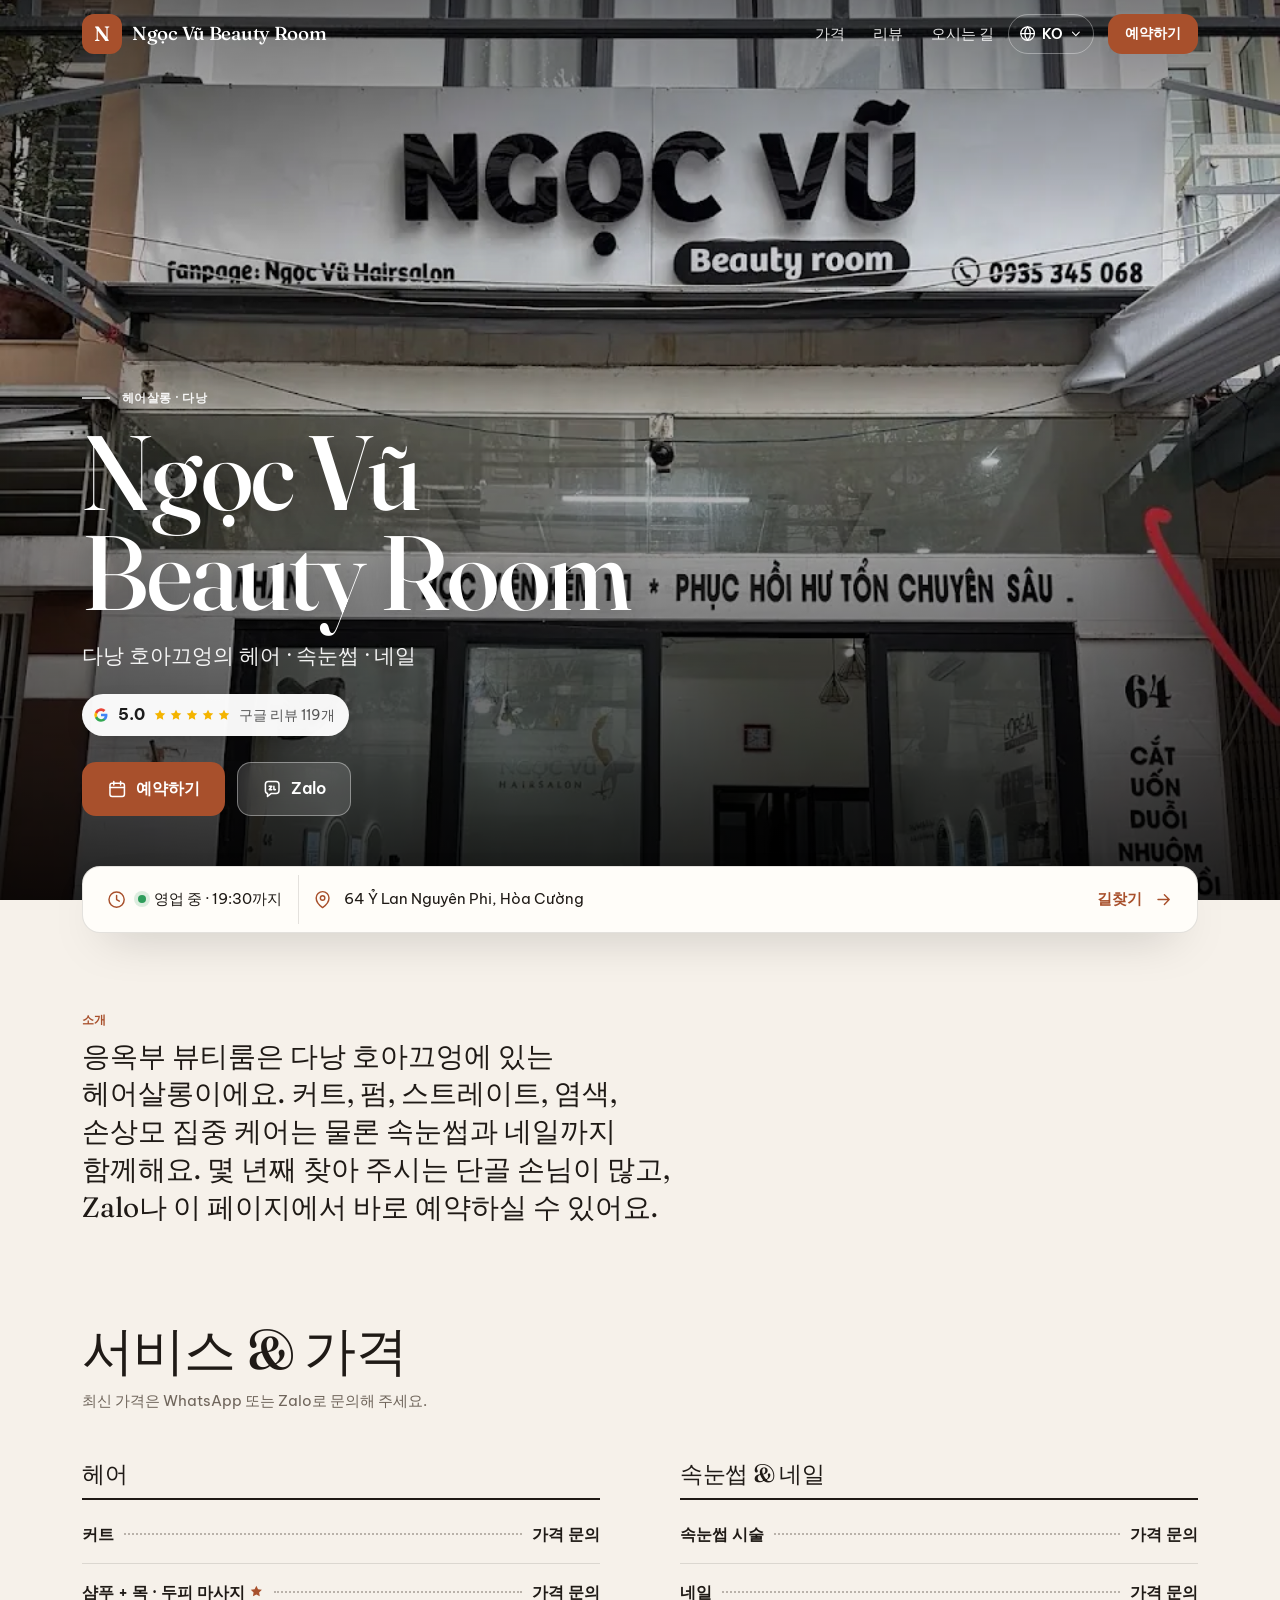
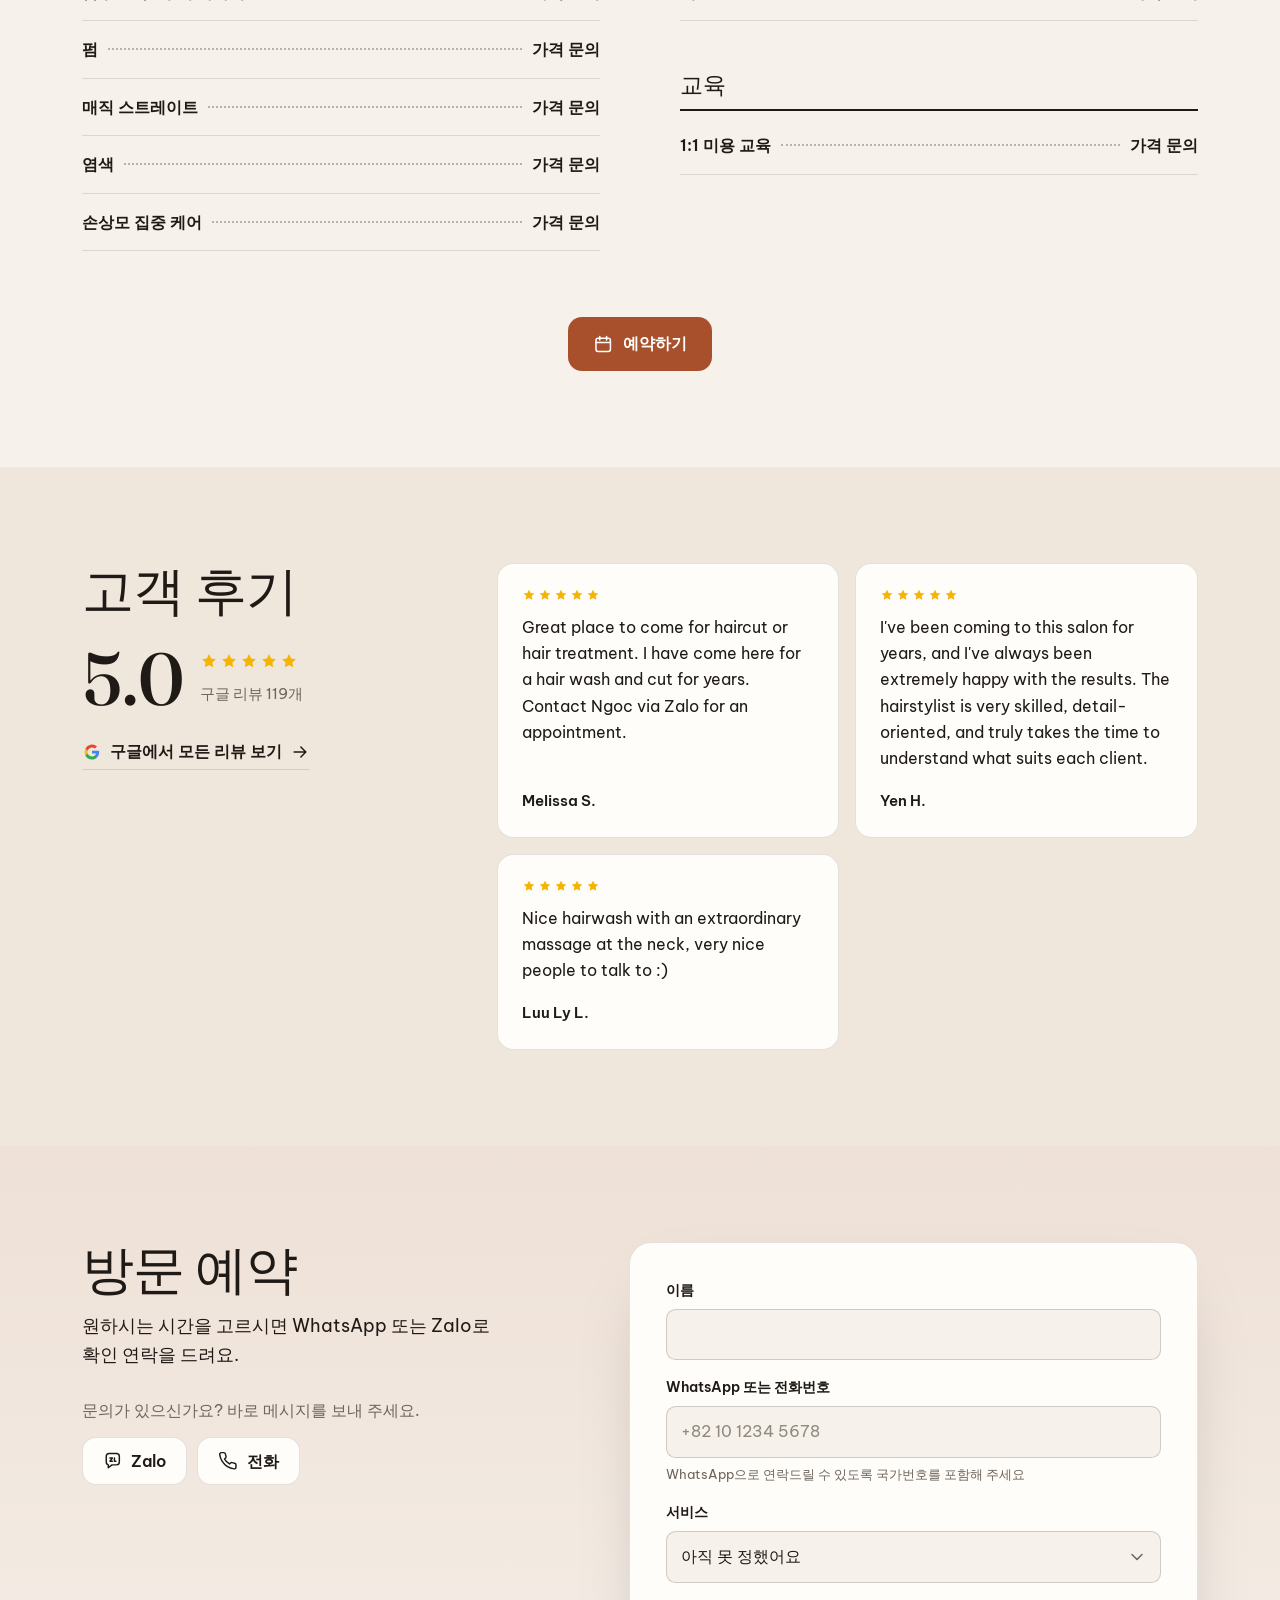
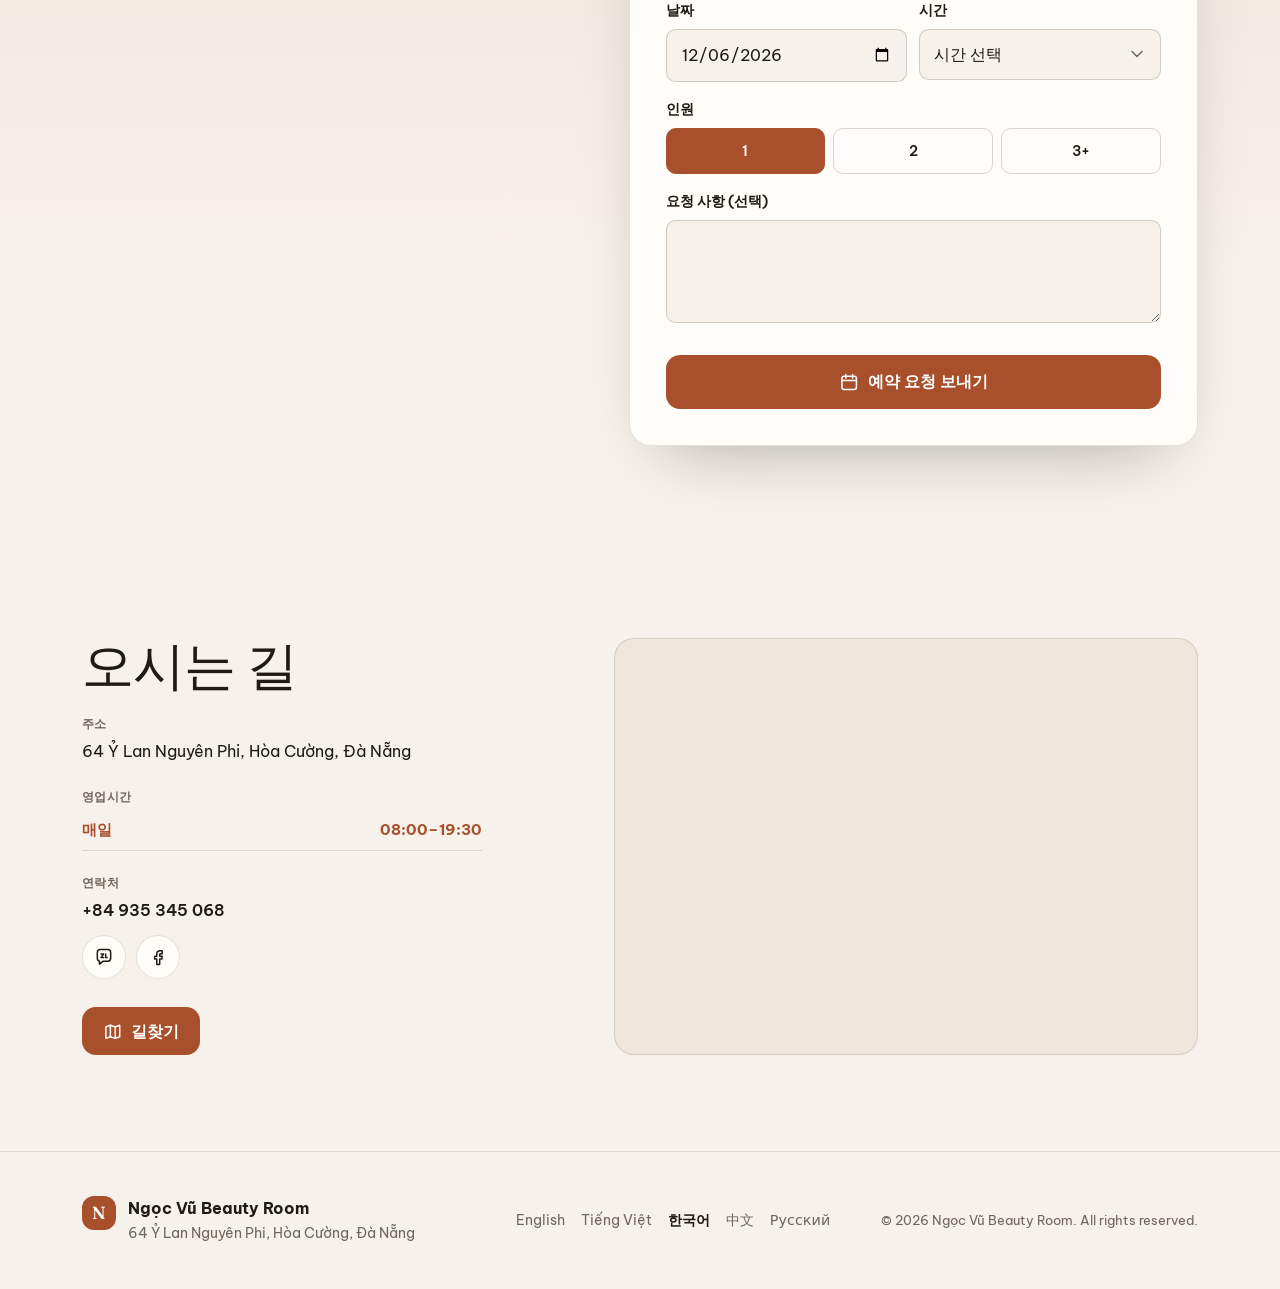
==== ko/index.html @ b57c7148 "Update ngoc-vu-hair preview site Co-Authored-By: Claude Opus 5.5 <noreply@anthropic.com>" ====
<!doctype html>
<html lang="ko" class="theme-atelier">
<head>
<meta charset="utf-8">
<meta name="viewport" content="width=device-width, initial-scale=1, viewport-fit=cover">
<title>Ngọc Vũ Beauty Room · 헤어살롱 · 다낭</title>
<meta name="description" content="다낭 호아끄엉의 헤어 · 속눈썹 · 네일 · 5.0★ · 구글 리뷰 119개">
<meta name="robots" content="noindex,nofollow">
<link rel="canonical" href="https://romans7997.github.io/ngoc-vu-hair/ko/">
<link rel="alternate" hreflang="en" href="https://romans7997.github.io/ngoc-vu-hair/">
<link rel="alternate" hreflang="vi" href="https://romans7997.github.io/ngoc-vu-hair/vi/">
<link rel="alternate" hreflang="ko" href="https://romans7997.github.io/ngoc-vu-hair/ko/">
<link rel="alternate" hreflang="zh" href="https://romans7997.github.io/ngoc-vu-hair/zh/">
<link rel="alternate" hreflang="ru" href="https://romans7997.github.io/ngoc-vu-hair/ru/">
<link rel="alternate" hreflang="x-default" href="https://romans7997.github.io/ngoc-vu-hair/">
<meta property="og:type" content="website">
<meta property="og:title" content="Ngọc Vũ Beauty Room">
<meta property="og:description" content="다낭 호아끄엉의 헤어 · 속눈썹 · 네일">
<meta property="og:image" content="https://romans7997.github.io/ngoc-vu-hair/img/og.jpg"><meta name="theme-color" content="#f6f1ea">
<link rel="icon" href="../favicon.svg" type="image/svg+xml">
<link rel="preconnect" href="https://fonts.googleapis.com">
<link rel="preconnect" href="https://fonts.gstatic.com" crossorigin>
<link rel="stylesheet" href="https://fonts.googleapis.com/css2?family=Fraunces:opsz,wght@9..144,500;9..144,600&amp;family=Be+Vietnam+Pro:wght@400;500;600;700&amp;display=swap">
<link rel="stylesheet" href="../assets/site.css?v=10cb519d">
<style>:root{ --bg:#f6f1ea;--surface:#fffdf9;--surface2:#efe7dc;--ink:#1f1a16;--muted:#6f655b;--line:rgba(31,26,22,.12);--accent:#a8502c;--accent-ink:#ffffff;--accent-soft:rgba(168,80,44,.10);--radius:14px;--font-head:'Fraunces','Apple SD Gothic Neo','Malgun Gothic','Noto Sans KR','PingFang SC','Hiragino Sans GB','Microsoft YaHei','Noto Sans SC',system-ui,-apple-system,'Segoe UI',Roboto,sans-serif;--font-body:'Be Vietnam Pro','Apple SD Gothic Neo','Malgun Gothic','Noto Sans KR','PingFang SC','Hiragino Sans GB','Microsoft YaHei','Noto Sans SC',system-ui,-apple-system,'Segoe UI',Roboto,sans-serif;--head-weight:500;--head-transform:none;--head-tracking:-0.015em }</style>
<link rel="preload" as="image" href="../img/hero-960.webp" imagesrcset="../img/hero-800.webp 800w, ../img/hero-960.webp 960w" imagesizes="100vw"><script type="application/ld+json">{"@context": "https://schema.org", "@type": "HairSalon", "name": "Ngọc Vũ Beauty Room", "telephone": "+84935345068", "url": "https://romans7997.github.io/ngoc-vu-hair/ko/", "address": {"@type": "PostalAddress", "streetAddress": "64 Ỷ Lan Nguyên Phi, Hòa Cường, Đà Nẵng", "addressLocality": "Da Nang", "addressCountry": "VN"}, "openingHoursSpecification": [{"@type": "OpeningHoursSpecification", "dayOfWeek": "Monday", "opens": "08:00", "closes": "19:30"}, {"@type": "OpeningHoursSpecification", "dayOfWeek": "Tuesday", "opens": "08:00", "closes": "19:30"}, {"@type": "OpeningHoursSpecification", "dayOfWeek": "Wednesday", "opens": "08:00", "closes": "19:30"}, {"@type": "OpeningHoursSpecification", "dayOfWeek": "Thursday", "opens": "08:00", "closes": "19:30"}, {"@type": "OpeningHoursSpecification", "dayOfWeek": "Friday", "opens": "08:00", "closes": "19:30"}, {"@type": "OpeningHoursSpecification", "dayOfWeek": "Saturday", "opens": "08:00", "closes": "19:30"}, {"@type": "OpeningHoursSpecification", "dayOfWeek": "Sunday", "opens": "08:00", "closes": "19:30"}], "sameAs": ["https://www.facebook.com/share/zizKv9jR9bhix95x/", "https://www.google.com/maps/place/?q=place_id:ChIJFSICDgAZQjERq6g8MRtW8YA"], "priceRange": "₫₫", "image": "https://romans7997.github.io/ngoc-vu-hair/img/hero-960.webp"}</script>
</head>
<body>
<a class="skip" href="#main">본문으로 건너뛰기</a>

<header class="nav" id="top">
  <div class="wrap nav-inner">
    <a class="brand" href="#top" aria-label="Ngọc Vũ Beauty Room">
<span class="brand-mono" aria-hidden="true">N</span>      <span class="brand-name">Ngọc Vũ Beauty Room</span>
    </a>
    <nav class="nav-links" aria-label="메뉴">
      <a href="#prices">가격</a>
<a href="#reviews">리뷰</a>      <a href="#visit">오시는 길</a>
    </nav>
    <details class="lang">
      <summary aria-label="언어"><svg class="ic" viewBox="0 0 24 24" aria-hidden="true" focusable="false"><circle cx="12" cy="12" r="9.5"/><path d="M2.5 12h19M12 2.5c2.6 2.8 3.9 6 3.9 9.5S14.6 18.7 12 21.5C9.4 18.7 8.1 15.5 8.1 12S9.4 5.3 12 2.5z"/></svg><span>KO</span><svg class="ic chev" viewBox="0 0 24 24" aria-hidden="true" focusable="false"><path d="M6 9l6 6 6-6"/></svg></summary>
      <ul class="lang-menu">
<li><a href="../" hreflang="en" lang="en" data-lang="en">English</a></li>
<li><a href="../vi/" hreflang="vi" lang="vi" data-lang="vi">Tiếng Việt</a></li>
<li><a href="../ko/" hreflang="ko" lang="ko" data-lang="ko" aria-current="true">한국어</a></li>
<li><a href="../zh/" hreflang="zh" lang="zh" data-lang="zh">中文</a></li>
<li><a href="../ru/" hreflang="ru" lang="ru" data-lang="ru">Русский</a></li>
      </ul>
    </details>
<a class="btn btn-accent btn-sm nav-book" href="#book">예약하기</a>  </div>
</header>

<main id="main">
  <section class="hero">
    <img class="hero-img" src="../img/hero-960.webp" srcset="../img/hero-800.webp 800w, ../img/hero-960.webp 960w" sizes="100vw" alt="Ngọc Vũ Beauty Room" width="960" height="1280" fetchpriority="high" style="object-position:50% 30%">
    <div class="hero-shade" aria-hidden="true"></div>
    <div class="wrap hero-inner">
      <p class="kicker">헤어살롱 · 다낭</p>
      <h1 class="hero-title">Ngọc Vũ Beauty Room</h1>
      <p class="hero-tagline">다낭 호아끄엉의 헤어 · 속눈썹 · 네일</p>
      <a class="rating-chip" href="https://www.google.com/maps/place/?q=place_id:ChIJFSICDgAZQjERq6g8MRtW8YA" target="_blank" rel="noopener">
        <svg class="ic g" viewBox="0 0 24 24" aria-hidden="true" focusable="false"><path d="M20.6 12.2c0-.6-.1-1.2-.2-1.8H12v3.4h4.8a4.1 4.1 0 0 1-1.8 2.7v2.2h2.9c1.7-1.6 2.7-3.9 2.7-6.5z" class="fill"/><path d="M12 21c2.4 0 4.5-.8 5.9-2.2L15 16.6c-.8.5-1.8.9-3 .9-2.3 0-4.3-1.6-5-3.7H4v2.3A9 9 0 0 0 12 21z" class="fill"/><path d="M7 13.8a5.4 5.4 0 0 1 0-3.5V8H4a9 9 0 0 0 0 8.1z" class="fill"/><path d="M12 6.6c1.3 0 2.5.5 3.4 1.3l2.6-2.6A9 9 0 0 0 4 8l3 2.3c.7-2.1 2.7-3.7 5-3.7z" class="fill"/></svg><strong>5.0</strong><span class="stars xs" role="img" aria-label="5.0 / 5"><svg class="st" viewBox="0 0 24 24" aria-hidden="true" focusable="false"><path d="M12 2.8l2.8 5.8 6.3.9-4.6 4.4 1.1 6.3L12 17.2l-5.6 3 1.1-6.3L2.9 9.5l6.3-.9z" class="fill"/></svg><svg class="st" viewBox="0 0 24 24" aria-hidden="true" focusable="false"><path d="M12 2.8l2.8 5.8 6.3.9-4.6 4.4 1.1 6.3L12 17.2l-5.6 3 1.1-6.3L2.9 9.5l6.3-.9z" class="fill"/></svg><svg class="st" viewBox="0 0 24 24" aria-hidden="true" focusable="false"><path d="M12 2.8l2.8 5.8 6.3.9-4.6 4.4 1.1 6.3L12 17.2l-5.6 3 1.1-6.3L2.9 9.5l6.3-.9z" class="fill"/></svg><svg class="st" viewBox="0 0 24 24" aria-hidden="true" focusable="false"><path d="M12 2.8l2.8 5.8 6.3.9-4.6 4.4 1.1 6.3L12 17.2l-5.6 3 1.1-6.3L2.9 9.5l6.3-.9z" class="fill"/></svg><svg class="st" viewBox="0 0 24 24" aria-hidden="true" focusable="false"><path d="M12 2.8l2.8 5.8 6.3.9-4.6 4.4 1.1 6.3L12 17.2l-5.6 3 1.1-6.3L2.9 9.5l6.3-.9z" class="fill"/></svg></span><span>구글 리뷰 119개</span>
      </a>
      <div class="hero-cta">
<a class="btn btn-accent btn-lg" href="#book"><svg class="ic" viewBox="0 0 24 24" aria-hidden="true" focusable="false"><rect x="3.5" y="5" width="17" height="15.5" rx="2.5"/><path d="M8 3v4M16 3v4M3.5 10h17"/></svg><span>예약하기</span></a><a class="btn btn-glass btn-lg" href="https://zalo.me/0935345068" target="_blank" rel="noopener"><svg class="ic" viewBox="0 0 24 24" aria-hidden="true" focusable="false"><path d="M4 6.5A3.5 3.5 0 0 1 7.5 3h9A3.5 3.5 0 0 1 20 6.5v7a3.5 3.5 0 0 1-3.5 3.5H11l-4.5 3.5V17A3.5 3.5 0 0 1 4 13.5z"/><path d="M8.5 8.5h3l-3 4h3M14 8.5v4h1.8"/></svg><span>Zalo</span></a>      </div>
    </div>
  </section>

  <section class="infobar" aria-label="영업시간">
    <div class="wrap">
      <div class="infobar-inner">
        <div class="info-item"><svg class="ic" viewBox="0 0 24 24" aria-hidden="true" focusable="false"><circle cx="12" cy="12" r="9.5"/><path d="M12 6.8V12l3.4 2"/></svg><span id="open-status" class="open-status">매일 · 08:00–19:30</span></div>
        <div class="info-item"><svg class="ic" viewBox="0 0 24 24" aria-hidden="true" focusable="false"><path d="M20 10c0 6.5-8 12-8 12s-8-5.5-8-12a8 8 0 0 1 16 0z"/><circle cx="12" cy="10" r="2.8"/></svg><span>64 Ỷ Lan Nguyên Phi, Hòa Cường</span></div>
        <a class="info-link" href="https://www.google.com/maps/dir/?api=1&amp;destination=Ng%E1%BB%8Dc+V%C5%A9+Beauty+Room%2C+64+%E1%BB%B6+Lan+Nguy%C3%AAn+Phi%2C+H%C3%B2a+C%C6%B0%E1%BB%9Dng%2C+%C4%90%C3%A0+N%E1%BA%B5ng&amp;destination_place_id=ChIJFSICDgAZQjERq6g8MRtW8YA" target="_blank" rel="noopener">길찾기<svg class="ic" viewBox="0 0 24 24" aria-hidden="true" focusable="false"><path d="M5 12h14M13 6l6 6-6 6"/></svg></a>
      </div>
    </div>
  </section>

  <section class="intro">
    <div class="wrap intro-inner">
<div class="about"><h2 class="eyebrow">소개</h2><p class="about-text">응옥부 뷰티룸은 다낭 호아끄엉에 있는 헤어살롱이에요. 커트, 펌, 스트레이트, 염색, 손상모 집중 케어는 물론 속눈썹과 네일까지 함께해요. 몇 년째 찾아 주시는 단골 손님이 많고, Zalo나 이 페이지에서 바로 예약하실 수 있어요.</p></div>    </div>
  </section>

  <section class="section prices" id="prices">
    <div class="wrap">
      <header class="section-head">
        <h2>서비스 &amp; 가격</h2>
        <p class="section-note">최신 가격은 WhatsApp 또는 Zalo로 문의해 주세요.</p>
      </header>
      <div class="menu-grid">
        <div class="menu-cat">
          <h3>헤어</h3>
          <ul class="menu">
            <li class="menu-item">
              <div class="mi-row">
                <span class="mi-name">커트</span>
                <span class="mi-dots" aria-hidden="true"></span>
                <span class="mi-price">가격 문의</span>
              </div>
            </li>
            <li class="menu-item">
              <div class="mi-row">
                <span class="mi-name">샴푸 + 목 · 두피 마사지 <span class="mi-pop" aria-hidden="true"><svg class="ic star" viewBox="0 0 24 24" aria-hidden="true" focusable="false"><path d="M12 2.8l2.8 5.8 6.3.9-4.6 4.4 1.1 6.3L12 17.2l-5.6 3 1.1-6.3L2.9 9.5l6.3-.9z" class="fill"/></svg></span></span>
                <span class="mi-dots" aria-hidden="true"></span>
                <span class="mi-price">가격 문의</span>
              </div>
            </li>
            <li class="menu-item">
              <div class="mi-row">
                <span class="mi-name">펌</span>
                <span class="mi-dots" aria-hidden="true"></span>
                <span class="mi-price">가격 문의</span>
              </div>
            </li>
            <li class="menu-item">
              <div class="mi-row">
                <span class="mi-name">매직 스트레이트</span>
                <span class="mi-dots" aria-hidden="true"></span>
                <span class="mi-price">가격 문의</span>
              </div>
            </li>
            <li class="menu-item">
              <div class="mi-row">
                <span class="mi-name">염색</span>
                <span class="mi-dots" aria-hidden="true"></span>
                <span class="mi-price">가격 문의</span>
              </div>
            </li>
            <li class="menu-item">
              <div class="mi-row">
                <span class="mi-name">손상모 집중 케어</span>
                <span class="mi-dots" aria-hidden="true"></span>
                <span class="mi-price">가격 문의</span>
              </div>
            </li>
          </ul>
        </div>
        <div class="menu-cat">
          <h3>속눈썹 &amp; 네일</h3>
          <ul class="menu">
            <li class="menu-item">
              <div class="mi-row">
                <span class="mi-name">속눈썹 시술</span>
                <span class="mi-dots" aria-hidden="true"></span>
                <span class="mi-price">가격 문의</span>
              </div>
            </li>
            <li class="menu-item">
              <div class="mi-row">
                <span class="mi-name">네일</span>
                <span class="mi-dots" aria-hidden="true"></span>
                <span class="mi-price">가격 문의</span>
              </div>
            </li>
          </ul>
        </div>
        <div class="menu-cat">
          <h3>교육</h3>
          <ul class="menu">
            <li class="menu-item">
              <div class="mi-row">
                <span class="mi-name">1:1 미용 교육</span>
                <span class="mi-dots" aria-hidden="true"></span>
                <span class="mi-price">가격 문의</span>
              </div>
            </li>
          </ul>
        </div>
      </div>
<div class="center-cta"><a class="btn btn-accent btn-lg" href="#book"><svg class="ic" viewBox="0 0 24 24" aria-hidden="true" focusable="false"><rect x="3.5" y="5" width="17" height="15.5" rx="2.5"/><path d="M8 3v4M16 3v4M3.5 10h17"/></svg><span>예약하기</span></a></div>    </div>
  </section>


  <section class="section reviews" id="reviews">
    <div class="wrap rv-layout">
      <div class="rv-summary">
        <h2>고객 후기</h2>
        <div class="rv-score">
          <span class="rv-num">5.0</span>
          <div><span class="stars" role="img" aria-label="5.0 / 5"><svg class="st" viewBox="0 0 24 24" aria-hidden="true" focusable="false"><path d="M12 2.8l2.8 5.8 6.3.9-4.6 4.4 1.1 6.3L12 17.2l-5.6 3 1.1-6.3L2.9 9.5l6.3-.9z" class="fill"/></svg><svg class="st" viewBox="0 0 24 24" aria-hidden="true" focusable="false"><path d="M12 2.8l2.8 5.8 6.3.9-4.6 4.4 1.1 6.3L12 17.2l-5.6 3 1.1-6.3L2.9 9.5l6.3-.9z" class="fill"/></svg><svg class="st" viewBox="0 0 24 24" aria-hidden="true" focusable="false"><path d="M12 2.8l2.8 5.8 6.3.9-4.6 4.4 1.1 6.3L12 17.2l-5.6 3 1.1-6.3L2.9 9.5l6.3-.9z" class="fill"/></svg><svg class="st" viewBox="0 0 24 24" aria-hidden="true" focusable="false"><path d="M12 2.8l2.8 5.8 6.3.9-4.6 4.4 1.1 6.3L12 17.2l-5.6 3 1.1-6.3L2.9 9.5l6.3-.9z" class="fill"/></svg><svg class="st" viewBox="0 0 24 24" aria-hidden="true" focusable="false"><path d="M12 2.8l2.8 5.8 6.3.9-4.6 4.4 1.1 6.3L12 17.2l-5.6 3 1.1-6.3L2.9 9.5l6.3-.9z" class="fill"/></svg></span><p class="rv-count">구글 리뷰 119개</p></div>
        </div>
<a class="link-arrow" href="https://www.google.com/maps/place/?q=place_id:ChIJFSICDgAZQjERq6g8MRtW8YA" target="_blank" rel="noopener"><svg class="ic g" viewBox="0 0 24 24" aria-hidden="true" focusable="false"><path d="M20.6 12.2c0-.6-.1-1.2-.2-1.8H12v3.4h4.8a4.1 4.1 0 0 1-1.8 2.7v2.2h2.9c1.7-1.6 2.7-3.9 2.7-6.5z" class="fill"/><path d="M12 21c2.4 0 4.5-.8 5.9-2.2L15 16.6c-.8.5-1.8.9-3 .9-2.3 0-4.3-1.6-5-3.7H4v2.3A9 9 0 0 0 12 21z" class="fill"/><path d="M7 13.8a5.4 5.4 0 0 1 0-3.5V8H4a9 9 0 0 0 0 8.1z" class="fill"/><path d="M12 6.6c1.3 0 2.5.5 3.4 1.3l2.6-2.6A9 9 0 0 0 4 8l3 2.3c.7-2.1 2.7-3.7 5-3.7z" class="fill"/></svg><span>구글에서 모든 리뷰 보기</span><svg class="ic" viewBox="0 0 24 24" aria-hidden="true" focusable="false"><path d="M5 12h14M13 6l6 6-6 6"/></svg></a>      </div>
      <div class="rv-cards">
        <figure class="rv-card">
          <span class="stars xs" role="img" aria-label="5 / 5"><svg class="st" viewBox="0 0 24 24" aria-hidden="true" focusable="false"><path d="M12 2.8l2.8 5.8 6.3.9-4.6 4.4 1.1 6.3L12 17.2l-5.6 3 1.1-6.3L2.9 9.5l6.3-.9z" class="fill"/></svg><svg class="st" viewBox="0 0 24 24" aria-hidden="true" focusable="false"><path d="M12 2.8l2.8 5.8 6.3.9-4.6 4.4 1.1 6.3L12 17.2l-5.6 3 1.1-6.3L2.9 9.5l6.3-.9z" class="fill"/></svg><svg class="st" viewBox="0 0 24 24" aria-hidden="true" focusable="false"><path d="M12 2.8l2.8 5.8 6.3.9-4.6 4.4 1.1 6.3L12 17.2l-5.6 3 1.1-6.3L2.9 9.5l6.3-.9z" class="fill"/></svg><svg class="st" viewBox="0 0 24 24" aria-hidden="true" focusable="false"><path d="M12 2.8l2.8 5.8 6.3.9-4.6 4.4 1.1 6.3L12 17.2l-5.6 3 1.1-6.3L2.9 9.5l6.3-.9z" class="fill"/></svg><svg class="st" viewBox="0 0 24 24" aria-hidden="true" focusable="false"><path d="M12 2.8l2.8 5.8 6.3.9-4.6 4.4 1.1 6.3L12 17.2l-5.6 3 1.1-6.3L2.9 9.5l6.3-.9z" class="fill"/></svg></span>
          <blockquote lang="en">Great place to come for haircut or hair treatment. I have come here for a hair wash and cut for years. Contact Ngoc via Zalo for an appointment.</blockquote>
          <figcaption>Melissa S.</figcaption>
        </figure>
        <figure class="rv-card">
          <span class="stars xs" role="img" aria-label="5 / 5"><svg class="st" viewBox="0 0 24 24" aria-hidden="true" focusable="false"><path d="M12 2.8l2.8 5.8 6.3.9-4.6 4.4 1.1 6.3L12 17.2l-5.6 3 1.1-6.3L2.9 9.5l6.3-.9z" class="fill"/></svg><svg class="st" viewBox="0 0 24 24" aria-hidden="true" focusable="false"><path d="M12 2.8l2.8 5.8 6.3.9-4.6 4.4 1.1 6.3L12 17.2l-5.6 3 1.1-6.3L2.9 9.5l6.3-.9z" class="fill"/></svg><svg class="st" viewBox="0 0 24 24" aria-hidden="true" focusable="false"><path d="M12 2.8l2.8 5.8 6.3.9-4.6 4.4 1.1 6.3L12 17.2l-5.6 3 1.1-6.3L2.9 9.5l6.3-.9z" class="fill"/></svg><svg class="st" viewBox="0 0 24 24" aria-hidden="true" focusable="false"><path d="M12 2.8l2.8 5.8 6.3.9-4.6 4.4 1.1 6.3L12 17.2l-5.6 3 1.1-6.3L2.9 9.5l6.3-.9z" class="fill"/></svg><svg class="st" viewBox="0 0 24 24" aria-hidden="true" focusable="false"><path d="M12 2.8l2.8 5.8 6.3.9-4.6 4.4 1.1 6.3L12 17.2l-5.6 3 1.1-6.3L2.9 9.5l6.3-.9z" class="fill"/></svg></span>
          <blockquote lang="en">I&#39;ve been coming to this salon for years, and I&#39;ve always been extremely happy with the results. The hairstylist is very skilled, detail-oriented, and truly takes the time to understand what suits each client.</blockquote>
          <figcaption>Yen H.</figcaption>
        </figure>
        <figure class="rv-card">
          <span class="stars xs" role="img" aria-label="5 / 5"><svg class="st" viewBox="0 0 24 24" aria-hidden="true" focusable="false"><path d="M12 2.8l2.8 5.8 6.3.9-4.6 4.4 1.1 6.3L12 17.2l-5.6 3 1.1-6.3L2.9 9.5l6.3-.9z" class="fill"/></svg><svg class="st" viewBox="0 0 24 24" aria-hidden="true" focusable="false"><path d="M12 2.8l2.8 5.8 6.3.9-4.6 4.4 1.1 6.3L12 17.2l-5.6 3 1.1-6.3L2.9 9.5l6.3-.9z" class="fill"/></svg><svg class="st" viewBox="0 0 24 24" aria-hidden="true" focusable="false"><path d="M12 2.8l2.8 5.8 6.3.9-4.6 4.4 1.1 6.3L12 17.2l-5.6 3 1.1-6.3L2.9 9.5l6.3-.9z" class="fill"/></svg><svg class="st" viewBox="0 0 24 24" aria-hidden="true" focusable="false"><path d="M12 2.8l2.8 5.8 6.3.9-4.6 4.4 1.1 6.3L12 17.2l-5.6 3 1.1-6.3L2.9 9.5l6.3-.9z" class="fill"/></svg><svg class="st" viewBox="0 0 24 24" aria-hidden="true" focusable="false"><path d="M12 2.8l2.8 5.8 6.3.9-4.6 4.4 1.1 6.3L12 17.2l-5.6 3 1.1-6.3L2.9 9.5l6.3-.9z" class="fill"/></svg></span>
          <blockquote lang="en">Nice hairwash with an extraordinary massage at the neck, very nice people to talk to :)</blockquote>
          <figcaption>Luu Ly L.</figcaption>
        </figure>
      </div>
    </div>
  </section>

  <section class="section book" id="book">
    <div class="wrap book-layout">
      <div class="book-intro">
        <h2>방문 예약</h2>
        <p class="book-sub">원하시는 시간을 고르시면 WhatsApp 또는 Zalo로 확인 연락을 드려요.</p>
        <p class="book-or">문의가 있으신가요? 바로 메시지를 보내 주세요.</p>
        <div class="contact-row">
<a class="btn btn-ghost" href="https://zalo.me/0935345068" target="_blank" rel="noopener"><svg class="ic" viewBox="0 0 24 24" aria-hidden="true" focusable="false"><path d="M4 6.5A3.5 3.5 0 0 1 7.5 3h9A3.5 3.5 0 0 1 20 6.5v7a3.5 3.5 0 0 1-3.5 3.5H11l-4.5 3.5V17A3.5 3.5 0 0 1 4 13.5z"/><path d="M8.5 8.5h3l-3 4h3M14 8.5v4h1.8"/></svg><span>Zalo</span></a>          <a class="btn btn-ghost" href="tel:+84935345068"><svg class="ic" viewBox="0 0 24 24" aria-hidden="true" focusable="false"><path d="M22 16.9v3a2 2 0 0 1-2.2 2 19.8 19.8 0 0 1-8.6-3.1 19.5 19.5 0 0 1-6-6A19.8 19.8 0 0 1 2.1 4.2 2 2 0 0 1 4.1 2h3a2 2 0 0 1 2 1.7c.1 1 .4 1.9.7 2.8a2 2 0 0 1-.5 2.1L8.1 9.9a16 16 0 0 0 6 6l1.3-1.3a2 2 0 0 1 2.1-.4c.9.3 1.8.6 2.8.7a2 2 0 0 1 1.7 2z"/></svg><span>전화</span></a>
        </div>
      </div>

      <div class="book-card">
        <form class="book-form" id="book-form" novalidate>
          <div class="field">
            <label for="f-name">이름</label>
            <input id="f-name" name="name" autocomplete="name" required maxlength="60">
          </div>
          <div class="field">
            <label for="f-contact">WhatsApp 또는 전화번호</label>
            <input id="f-contact" name="contact" type="tel" autocomplete="tel" inputmode="tel" required maxlength="40" placeholder="+82 10 1234 5678" aria-describedby="f-contact-hint">
            <small class="field-hint" id="f-contact-hint">WhatsApp으로 연락드릴 수 있도록 국가번호를 포함해 주세요</small>
          </div>
          <div class="field">
            <label for="f-service">서비스</label>
            <div class="select">
              <select id="f-service" name="service">
                <option value="" data-vi="">아직 못 정했어요</option>
                <optgroup label="헤어">
<option value="s0-0" data-vi="Cắt tóc">커트</option>
<option value="s0-1" data-vi="Gội đầu massage cổ vai">샴푸 + 목 · 두피 마사지</option>
<option value="s0-2" data-vi="Uốn tóc">펌</option>
<option value="s0-3" data-vi="Duỗi tóc">매직 스트레이트</option>
<option value="s0-4" data-vi="Nhuộm tóc">염색</option>
<option value="s0-5" data-vi="Phục hồi tóc hư tổn chuyên sâu">손상모 집중 케어</option>
                </optgroup>
                <optgroup label="속눈썹 &amp; 네일">
<option value="s1-0" data-vi="Làm mi">속눈썹 시술</option>
<option value="s1-1" data-vi="Làm nail">네일</option>
                </optgroup>
                <optgroup label="교육">
<option value="s2-0" data-vi="Nhận học viên kèm 1:1">1:1 미용 교육</option>
                </optgroup>
              </select>
              <svg class="ic chev" viewBox="0 0 24 24" aria-hidden="true" focusable="false"><path d="M6 9l6 6 6-6"/></svg>
            </div>
          </div>
          <div class="field-row">
            <div class="field">
              <label for="f-date">날짜</label>
              <input id="f-date" name="date" type="date" required>
            </div>
            <div class="field">
              <label for="f-time">시간</label>
              <div class="select">
                <select id="f-time" name="time" required><option value="">시간 선택</option></select>
                <svg class="ic chev" viewBox="0 0 24 24" aria-hidden="true" focusable="false"><path d="M6 9l6 6 6-6"/></svg>
              </div>
            </div>
          </div>
          <div class="field field-people">
            <span class="label" id="people-label">인원</span>
            <div class="seg" role="radiogroup" aria-labelledby="people-label">
<label><input type="radio" name="people" value="1" checked><span>1</span></label><label><input type="radio" name="people" value="2"><span>2</span></label><label><input type="radio" name="people" value="3"><span>3+</span></label>            </div>
          </div>
          <div class="field">
            <label for="f-note">요청 사항 (선택)</label>
            <textarea id="f-note" name="note" rows="3" maxlength="500"></textarea>
          </div>
          <div class="hp" aria-hidden="true"><label>Website <input name="website" tabindex="-1" autocomplete="off"></label></div>
          <button class="btn btn-accent btn-lg btn-block" type="submit" id="f-submit"><svg class="ic" viewBox="0 0 24 24" aria-hidden="true" focusable="false"><rect x="3.5" y="5" width="17" height="15.5" rx="2.5"/><path d="M8 3v4M16 3v4M3.5 10h17"/></svg><span>예약 요청 보내기</span></button>
          <div class="form-error" id="form-error" role="alert" hidden>
            <p>요청을 보내지 못했어요. 메시지로 바로 연락해 주세요. 몇 초면 돼요.</p>
            <div class="contact-row">
<a class="btn btn-ghost" href="https://zalo.me/0935345068" target="_blank" rel="noopener"><svg class="ic" viewBox="0 0 24 24" aria-hidden="true" focusable="false"><path d="M4 6.5A3.5 3.5 0 0 1 7.5 3h9A3.5 3.5 0 0 1 20 6.5v7a3.5 3.5 0 0 1-3.5 3.5H11l-4.5 3.5V17A3.5 3.5 0 0 1 4 13.5z"/><path d="M8.5 8.5h3l-3 4h3M14 8.5v4h1.8"/></svg><span>Zalo</span></a>              <a class="btn btn-ghost" href="tel:+84935345068"><svg class="ic" viewBox="0 0 24 24" aria-hidden="true" focusable="false"><path d="M22 16.9v3a2 2 0 0 1-2.2 2 19.8 19.8 0 0 1-8.6-3.1 19.5 19.5 0 0 1-6-6A19.8 19.8 0 0 1 2.1 4.2 2 2 0 0 1 4.1 2h3a2 2 0 0 1 2 1.7c.1 1 .4 1.9.7 2.8a2 2 0 0 1-.5 2.1L8.1 9.9a16 16 0 0 0 6 6l1.3-1.3a2 2 0 0 1 2.1-.4c.9.3 1.8.6 2.8.7a2 2 0 0 1 1.7 2z"/></svg><span>전화</span></a>
            </div>
          </div>
        </form>
        <div class="book-done" id="book-done" hidden tabindex="-1">
          <span class="done-ic"><svg class="ic" viewBox="0 0 24 24" aria-hidden="true" focusable="false"><path d="M5 12.5l4.2 4.2L19 7"/></svg></span>
          <h3>예약 요청을 보냈어요!</h3>
          <p id="done-summary" class="done-summary"></p>
          <p class="muted">곧 WhatsApp 또는 Zalo로 예약 시간을 확인해 드릴게요. 급하시면 바로 메시지를 보내 주세요.</p>
          <div class="contact-row">
<a class="btn btn-ghost" href="https://zalo.me/0935345068" target="_blank" rel="noopener"><svg class="ic" viewBox="0 0 24 24" aria-hidden="true" focusable="false"><path d="M4 6.5A3.5 3.5 0 0 1 7.5 3h9A3.5 3.5 0 0 1 20 6.5v7a3.5 3.5 0 0 1-3.5 3.5H11l-4.5 3.5V17A3.5 3.5 0 0 1 4 13.5z"/><path d="M8.5 8.5h3l-3 4h3M14 8.5v4h1.8"/></svg><span>Zalo</span></a>          </div>
          <button class="btn-text" type="button" id="book-again">다른 시간 예약하기</button>
        </div>
      </div>
    </div>
  </section>

  <section class="section visit" id="visit">
    <div class="wrap visit-layout">
      <div class="visit-info">
        <h2>오시는 길</h2>
        <div class="visit-block">
          <h3>주소</h3>
          <p>64 Ỷ Lan Nguyên Phi, Hòa Cường, Đà Nẵng</p>
        </div>
        <div class="visit-block">
          <h3>영업시간</h3>
          <table class="hours">
<tr data-day="all"><th scope="row">매일</th><td>08:00–19:30</td></tr>
          </table>
        </div>
        <div class="visit-block">
          <h3>연락처</h3>
          <p><a href="tel:+84935345068">+84 935 345 068</a></p>
          <div class="socials">
<a href="https://zalo.me/0935345068" target="_blank" rel="noopener" aria-label="Zalo"><svg class="ic" viewBox="0 0 24 24" aria-hidden="true" focusable="false"><path d="M4 6.5A3.5 3.5 0 0 1 7.5 3h9A3.5 3.5 0 0 1 20 6.5v7a3.5 3.5 0 0 1-3.5 3.5H11l-4.5 3.5V17A3.5 3.5 0 0 1 4 13.5z"/><path d="M8.5 8.5h3l-3 4h3M14 8.5v4h1.8"/></svg></a><a href="https://www.facebook.com/share/zizKv9jR9bhix95x/" target="_blank" rel="noopener" aria-label="Facebook"><svg class="ic" viewBox="0 0 24 24" aria-hidden="true" focusable="false"><path d="M14.5 8H17V4.5h-2.5c-2.5 0-4 1.6-4 4.1V11H8v3.5h2.5V21H14v-6.5h2.6l.4-3.5h-3V9c0-.6.4-1 1-1z"/></svg></a>          </div>
        </div>
        <a class="btn btn-accent" href="https://www.google.com/maps/dir/?api=1&amp;destination=Ng%E1%BB%8Dc+V%C5%A9+Beauty+Room%2C+64+%E1%BB%B6+Lan+Nguy%C3%AAn+Phi%2C+H%C3%B2a+C%C6%B0%E1%BB%9Dng%2C+%C4%90%C3%A0+N%E1%BA%B5ng&amp;destination_place_id=ChIJFSICDgAZQjERq6g8MRtW8YA" target="_blank" rel="noopener"><svg class="ic" viewBox="0 0 24 24" aria-hidden="true" focusable="false"><path d="M9 4 3.5 6v14L9 18l6 2 5.5-2V4L15 6z"/><path d="M9 4v14M15 6v14"/></svg><span>길찾기</span></a>
      </div>
      <div class="map-wrap">
        <iframe src="https://maps.google.com/maps?q=NG%E1%BB%8CC%20V%C5%A8%20Hair%20Salon%2C%2064%20%E1%BB%B6%20Lan%20Nguy%C3%AAn%20Phi%2C%20H%C3%B2a%20C%C6%B0%E1%BB%9Dng%2C%20%C4%90%C3%A0%20N%E1%BA%B5ng&amp;hl=ko&amp;z=16&amp;output=embed" title="지도: Ngọc Vũ Beauty Room" loading="lazy" referrerpolicy="no-referrer-when-downgrade" allowfullscreen></iframe>
      </div>
    </div>
  </section>
</main>

<footer class="footer">
  <div class="wrap footer-inner">
    <div class="footer-brand">
      <span class="brand-mono sm" aria-hidden="true">N</span>
      <div><strong>Ngọc Vũ Beauty Room</strong><p>64 Ỷ Lan Nguyên Phi, Hòa Cường, Đà Nẵng</p></div>
    </div>
    <ul class="footer-langs">
<li><a href="../" hreflang="en" lang="en" data-lang="en">English</a></li><li><a href="../vi/" hreflang="vi" lang="vi" data-lang="vi">Tiếng Việt</a></li><li><a href="../ko/" hreflang="ko" lang="ko" data-lang="ko" aria-current="true">한국어</a></li><li><a href="../zh/" hreflang="zh" lang="zh" data-lang="zh">中文</a></li><li><a href="../ru/" hreflang="ru" lang="ru" data-lang="ru">Русский</a></li>    </ul>
    <p class="footer-copy">© 2026 Ngọc Vũ Beauty Room. All rights reserved.</p>
  </div>
</footer>

<nav class="actionbar" aria-label="연락처">
<a class="ab-main" href="#book"><svg class="ic" viewBox="0 0 24 24" aria-hidden="true" focusable="false"><rect x="3.5" y="5" width="17" height="15.5" rx="2.5"/><path d="M8 3v4M16 3v4M3.5 10h17"/></svg><span>예약하기</span></a><a href="https://zalo.me/0935345068" target="_blank" rel="noopener"><svg class="ic" viewBox="0 0 24 24" aria-hidden="true" focusable="false"><path d="M4 6.5A3.5 3.5 0 0 1 7.5 3h9A3.5 3.5 0 0 1 20 6.5v7a3.5 3.5 0 0 1-3.5 3.5H11l-4.5 3.5V17A3.5 3.5 0 0 1 4 13.5z"/><path d="M8.5 8.5h3l-3 4h3M14 8.5v4h1.8"/></svg><span>Zalo</span></a>  <a href="tel:+84935345068"><svg class="ic" viewBox="0 0 24 24" aria-hidden="true" focusable="false"><path d="M22 16.9v3a2 2 0 0 1-2.2 2 19.8 19.8 0 0 1-8.6-3.1 19.5 19.5 0 0 1-6-6A19.8 19.8 0 0 1 2.1 4.2 2 2 0 0 1 4.1 2h3a2 2 0 0 1 2 1.7c.1 1 .4 1.9.7 2.8a2 2 0 0 1-.5 2.1L8.1 9.9a16 16 0 0 0 6 6l1.3-1.3a2 2 0 0 1 2.1-.4c.9.3 1.8.6 2.8.7a2 2 0 0 1 1.7 2z"/></svg><span>전화</span></a>
  <a href="https://www.google.com/maps/dir/?api=1&amp;destination=Ng%E1%BB%8Dc+V%C5%A9+Beauty+Room%2C+64+%E1%BB%B6+Lan+Nguy%C3%AAn+Phi%2C+H%C3%B2a+C%C6%B0%E1%BB%9Dng%2C+%C4%90%C3%A0+N%E1%BA%B5ng&amp;destination_place_id=ChIJFSICDgAZQjERq6g8MRtW8YA" target="_blank" rel="noopener"><svg class="ic" viewBox="0 0 24 24" aria-hidden="true" focusable="false"><path d="M9 4 3.5 6v14L9 18l6 2 5.5-2V4L15 6z"/><path d="M9 4v14M15 6v14"/></svg><span>지도</span></a>
</nav>


<script id="site-data" type="application/json">{"lang": "ko", "tz": "Asia/Ho_Chi_Minh", "hours": {"mon": ["08:00", "19:30"], "tue": ["08:00", "19:30"], "wed": ["08:00", "19:30"], "thu": ["08:00", "19:30"], "fri": ["08:00", "19:30"], "sat": ["08:00", "19:30"], "sun": ["08:00", "19:30"]}, "slot": 30, "api": "/api/book", "demo": true, "wa": null, "name": "Ngọc Vũ Beauty Room", "days": ["월요일", "화요일", "수요일", "목요일", "금요일", "토요일", "일요일"], "days_vi": ["Thứ Hai", "Thứ Ba", "Thứ Tư", "Thứ Năm", "Thứ Sáu", "Thứ Bảy", "Chủ Nhật"], "t": {"open_until": "영업 중 · {t}까지", "opens_at": "영업 종료 · {d} {t} 오픈", "today": "오늘", "tomorrow": "내일", "f_time_pick": "시간 선택", "f_time_none": "이날은 휴무입니다", "f_sending": "보내는 중…", "f_submit": "예약 요청 보내기", "f_required": "이 항목을 입력해 주세요", "ok_title": "예약 요청을 보냈어요!", "ok_text": "곧 WhatsApp 또는 Zalo로 예약 시간을 확인해 드릴게요. 급하시면 바로 메시지를 보내 주세요.", "err_text": "요청을 보내지 못했어요. 메시지로 바로 연락해 주세요. 몇 초면 돼요.", "photo_of": "{total}장 중 {n}번째 사진"}, "langs": ["en", "vi", "ko", "zh", "ru"]}</script>
<script src="../assets/site.js?v=0461d72d" defer></script>
</body>
</html>
---- assets/site.css ----
/* Шаблон сайта салона. Цвета и шрифты приходят из темы через переменные :root (см. kit/themes.py). */

*,*::before,*::after{box-sizing:border-box}
html{-webkit-text-size-adjust:100%;scroll-behavior:smooth}
body{margin:0;overflow-x:clip;background:var(--bg);color:var(--ink);font-family:var(--font-body);font-size:16px;line-height:1.6;
  -webkit-font-smoothing:antialiased;text-rendering:optimizeLegibility}
img{max-width:100%;display:block}
a{color:inherit}
button{font:inherit;color:inherit}
:lang(ko){word-break:keep-all}
:lang(ko) .kicker,:lang(zh) .kicker,:lang(ko) .eyebrow,:lang(zh) .eyebrow,:lang(ko) .visit-block h3,:lang(zh) .visit-block h3{letter-spacing:.04em}
::selection{background:var(--accent);color:var(--accent-ink)}
:focus-visible{outline:2px solid var(--accent);outline-offset:3px}
[hidden]{display:none!important}

.wrap{width:100%;max-width:1180px;margin-inline:auto;padding-inline:20px}
@media (min-width:768px){.wrap{padding-inline:32px}}

h1,h2,h3{font-family:var(--font-head);font-weight:var(--head-weight);text-transform:var(--head-transform);
  letter-spacing:var(--head-tracking);line-height:1.05;margin:0;text-wrap:balance}
h2{font-size:clamp(2rem,4.6vw,3.25rem)}
h3{font-size:1.45rem}
p{margin:0;text-wrap:pretty}

.skip{position:absolute;left:12px;top:-60px;z-index:100;background:var(--accent);color:var(--accent-ink);
  padding:10px 14px;border-radius:8px;text-decoration:none;font-weight:600}
.skip:focus{top:12px}

/* ---------- иконки и кнопки ---------- */
.ic{width:1.25em;height:1.25em;flex:none;fill:none;stroke:currentColor;stroke-width:1.8;stroke-linecap:round;stroke-linejoin:round}
.ic .fill,.ic.star .fill{fill:currentColor;stroke:none}
.ic.g .fill:nth-child(1){fill:#4285f4}.ic.g .fill:nth-child(2){fill:#34a853}.ic.g .fill:nth-child(3){fill:#fbbc05}.ic.g .fill:nth-child(4){fill:#ea4335}

.btn{display:inline-flex;align-items:center;justify-content:center;gap:.55rem;min-height:48px;padding:0 1.25rem;
  border-radius:var(--radius);border:1px solid transparent;font-weight:600;font-size:.98rem;line-height:1.1;
  text-decoration:none;cursor:pointer;transition:transform .15s ease,filter .15s ease,background .15s ease,border-color .15s ease;
  white-space:nowrap}
.btn:active{transform:translateY(1px)}
.btn-accent{background:var(--accent);color:var(--accent-ink)}
.btn-accent:hover{filter:brightness(1.08)}
.btn-glass{background:rgba(255,255,255,.14);color:#fff;border-color:rgba(255,255,255,.38);
  -webkit-backdrop-filter:blur(10px);backdrop-filter:blur(10px)}
.btn-glass:hover{background:rgba(255,255,255,.24)}
.btn-ghost{background:var(--surface);color:var(--ink);border-color:var(--line)}
.btn-ghost:hover{border-color:var(--accent)}
.btn-lg{min-height:54px;padding:0 1.5rem;font-size:1.02rem}
.btn-sm{min-height:40px;padding:0 1rem;font-size:.9rem}
.btn-block{width:100%}
.btn-text{background:none;border:0;padding:8px;text-decoration:underline;text-underline-offset:3px;color:var(--muted);cursor:pointer}

/* ---------- шапка ---------- */
.nav{position:fixed;inset:0 0 auto;z-index:50;color:#fff;transition:background .25s ease,color .25s ease,box-shadow .25s ease}
.nav-inner{display:flex;align-items:center;gap:14px;height:68px}
.nav.scrolled{background:color-mix(in srgb,var(--bg) 90%,transparent);color:var(--ink);
  -webkit-backdrop-filter:saturate(1.4) blur(14px);backdrop-filter:saturate(1.4) blur(14px);box-shadow:0 1px 0 var(--line)}
.brand{display:flex;align-items:center;gap:10px;text-decoration:none;min-width:0;margin-right:auto}
.brand-mono{display:grid;place-items:center;width:40px;height:40px;flex:none;border-radius:min(var(--radius),12px);
  background:var(--accent);color:var(--accent-ink);font-family:var(--font-head);font-weight:600;font-size:1.3rem;
  text-transform:none;letter-spacing:0}
.brand-mono.sm{width:34px;height:34px;font-size:1.1rem}
.brand-logo{width:40px;height:40px;object-fit:contain;border-radius:8px}
.brand-name{font-family:var(--font-head);font-weight:var(--head-weight);text-transform:var(--head-transform);
  letter-spacing:var(--head-tracking);font-size:1.18rem;white-space:nowrap;overflow:hidden;text-overflow:ellipsis}
.nav-links{display:none;gap:28px;font-size:.95rem;font-weight:500}
.nav-links a{text-decoration:none;opacity:.88}
.nav-links a:hover{opacity:1;text-decoration:underline;text-underline-offset:6px}
@media (min-width:960px){.nav-links{display:flex}}
.nav-book{display:none}
@media (min-width:560px){.nav-book{display:inline-flex}}

.lang{position:relative}
.lang summary{list-style:none;display:flex;align-items:center;gap:6px;min-height:40px;padding:0 10px;border-radius:999px;
  border:1px solid currentColor;border-color:color-mix(in srgb,currentColor 35%,transparent);cursor:pointer;font-weight:600;font-size:.86rem}
.lang summary::-webkit-details-marker{display:none}
.lang .chev{width:1em;height:1em;transition:transform .2s}
.lang[open] .chev{transform:rotate(180deg)}
.lang-menu{position:absolute;right:0;top:calc(100% + 8px);min-width:180px;margin:0;padding:6px;list-style:none;
  background:var(--surface);color:var(--ink);border:1px solid var(--line);border-radius:12px;box-shadow:0 18px 40px -12px rgba(0,0,0,.3)}
.lang-menu a{display:block;padding:10px 12px;border-radius:8px;text-decoration:none;font-size:.95rem}
.lang-menu a:hover{background:var(--accent-soft)}
.lang-menu a[aria-current]{font-weight:700;color:var(--accent)}

/* ---------- обложка ---------- */
.hero{position:relative;display:grid;align-items:end;min-height:min(100svh,940px);color:#fff;overflow:hidden;
  background:linear-gradient(150deg,var(--accent),color-mix(in srgb,var(--accent) 45%,#000))}
.hero-img{position:absolute;inset:0;width:100%;height:100%;object-fit:cover}
.hero-shade{position:absolute;inset:0;background:linear-gradient(180deg,rgba(0,0,0,.5) 0%,rgba(0,0,0,.08) 28%,rgba(0,0,0,.28) 55%,rgba(0,0,0,.84) 100%)}
.hero-inner{position:relative;padding-top:120px;padding-bottom:84px}
.kicker{display:flex;align-items:center;gap:12px;font-size:.78rem;font-weight:600;letter-spacing:.16em;text-transform:uppercase;opacity:.92}
.kicker::before{content:"";width:28px;height:1.5px;background:currentColor;opacity:.8}
.hero-title{margin-top:14px;font-size:clamp(3rem,11.5vw,6.6rem);line-height:.95;max-width:12ch;color:#fff;
  text-shadow:0 2px 30px rgba(0,0,0,.25)}
.hero-tagline{margin-top:16px;font-size:clamp(1.05rem,2.4vw,1.32rem);max-width:34ch;opacity:.94}
.rating-chip{display:inline-flex;align-items:center;gap:8px;margin-top:22px;padding:8px 14px 8px 10px;border-radius:999px;
  background:rgba(255,255,255,.96);color:#1c1c1c;text-decoration:none;font-size:.9rem;box-shadow:0 8px 24px -10px rgba(0,0,0,.4)}
.rating-chip strong{font-size:1rem}
.rating-chip span:last-child{color:#555}
.hero-cta{display:flex;flex-wrap:wrap;gap:12px;margin-top:26px}
@media (max-width:420px){.hero-cta .btn{flex:1 1 100%}}

.stars{display:inline-flex;gap:2px;color:#f4b400}
.stars svg{fill:currentColor;stroke:none}
.stars .st{width:18px;height:18px}
.stars .st.off{color:color-mix(in srgb,#f4b400 25%,#ccc)}
.stars.xs .st{width:14px;height:14px}

/* ---------- полоса «открыто / адрес / маршрут» ---------- */
.infobar{position:relative;z-index:2;margin-top:-34px}
.infobar-inner{display:grid;gap:2px;padding:6px;background:var(--surface);border:1px solid var(--line);border-radius:calc(var(--radius) + 4px);
  box-shadow:0 18px 50px -24px rgba(0,0,0,.35)}
.info-item,.info-link{display:flex;align-items:center;gap:12px;padding:12px 14px;font-size:.96rem}
.info-item .ic{color:var(--accent)}
.info-link{justify-content:space-between;font-weight:600;color:var(--accent);text-decoration:none;border-radius:var(--radius)}
.info-link:hover{background:var(--accent-soft)}
.open-status{display:inline-flex;align-items:center;gap:8px}
.open-status.is-open::before,.open-status.is-closed::before{content:"";width:8px;height:8px;border-radius:50%;background:#2e9d5b;box-shadow:0 0 0 4px rgba(46,157,91,.16)}
.open-status.is-closed::before{background:#c44b3f;box-shadow:0 0 0 4px rgba(196,75,63,.14)}
@media (min-width:860px){
  .infobar-inner{grid-template-columns:auto 1fr auto;align-items:center;padding:8px 10px}
  .info-item+.info-item{border-left:1px solid var(--line)}
}

/* ---------- о салоне и плюсы ---------- */
.intro{padding-top:clamp(48px,7vw,80px)}
.intro-inner{display:grid;grid-template-columns:minmax(0,1fr);gap:28px}
@media (min-width:960px){.intro-inner{grid-template-columns:minmax(0,1.4fr) minmax(0,1fr);align-items:end;gap:64px}}
.eyebrow{font-family:var(--font-body);font-size:.78rem;font-weight:700;letter-spacing:.16em;text-transform:uppercase;color:var(--accent);margin-bottom:12px}
.about-text{font-family:var(--font-head);font-size:clamp(1.3rem,2.6vw,1.75rem);line-height:1.35;font-weight:400;text-transform:none;letter-spacing:0}
.theme-noir .about-text,.theme-ink .about-text{font-family:var(--font-body);font-size:clamp(1.12rem,2.2vw,1.35rem);line-height:1.55}
.chips{display:flex;flex-wrap:wrap;gap:10px;margin:0;padding:0;list-style:none}
.chips li{display:inline-flex;align-items:center;gap:7px;padding:8px 13px;border-radius:999px;background:var(--surface);
  border:1px solid var(--line);font-size:.88rem;font-weight:500}
.chips .ic{color:var(--accent);width:1.05em;height:1.05em;stroke-width:2.4}

/* ---------- секции ---------- */
.section{padding:clamp(56px,7.5vw,100px) 0}
[id]{scroll-margin-top:80px}
.section-head{margin-bottom:clamp(28px,4vw,48px);max-width:720px}
.section-note{margin-top:12px;color:var(--muted);font-size:.95rem}

/* ---------- цены ---------- */
.menu-grid{display:grid;grid-template-columns:minmax(0,1fr);gap:44px}
@media (min-width:900px){.menu-grid{display:block;columns:2;column-gap:80px}.menu-cat{break-inside:avoid;margin-bottom:52px}}
.menu-cat h3{padding-bottom:12px;border-bottom:2px solid var(--ink)}
.cat-note{margin-top:10px;color:var(--muted);font-size:.9rem;font-style:italic}
.menu{list-style:none;margin:6px 0 0;padding:0}
.menu-item{padding:15px 0;border-bottom:1px solid var(--line)}
.mi-row{display:flex;align-items:baseline;gap:10px}
.mi-name{font-weight:600;font-size:1.02rem}
.mi-pop .ic{width:.9em;height:.9em;color:var(--accent);vertical-align:-1px}
.mi-dots{flex:1;min-width:20px;border-bottom:2px dotted color-mix(in srgb,var(--muted) 45%,transparent);transform:translateY(-5px)}
.mi-price{font-weight:700;white-space:nowrap;font-variant-numeric:tabular-nums}
.mi-sub{display:flex;justify-content:space-between;gap:12px;margin-top:3px;color:var(--muted);font-size:.86rem}
.mi-approx{white-space:nowrap}
.center-cta{display:flex;justify-content:center;margin-top:52px}

/* ---------- фото ---------- */
.g-grid{display:grid;grid-template-columns:repeat(2,minmax(0,1fr));gap:10px}
.g-item{position:relative;padding:0;border:0;border-radius:calc(var(--radius) * .8);overflow:hidden;background:var(--surface2);
  aspect-ratio:4/5;cursor:zoom-in}
.g-item img{width:100%;height:100%;object-fit:cover;transition:transform .5s ease}
.g-item:hover img{transform:scale(1.04)}
.g-item:first-child{grid-column:span 2;aspect-ratio:16/10}
.g-item.last-m2{grid-column:span 2;aspect-ratio:16/10}
@media (min-width:720px){
  .g-grid{grid-template-columns:repeat(3,minmax(0,1fr));grid-auto-rows:clamp(190px,21vw,290px);gap:14px}
  .g-item,.g-item:first-child,.g-item.last-m2{aspect-ratio:auto;grid-column:auto}
  .g-item:first-child{grid-column:span 2;grid-row:span 2}
  .g-item.last-d2{grid-column:span 2}
  .g-item.last-d3{grid-column:span 3}
}

/* ---------- отзывы ---------- */
.reviews{background:var(--surface2)}
.rv-layout{display:grid;grid-template-columns:minmax(0,1fr);gap:36px}
@media (min-width:960px){.rv-layout{grid-template-columns:minmax(0,1fr) minmax(0,2fr);gap:64px;align-items:start}}
.rv-score{display:flex;align-items:center;gap:16px;margin-top:24px}
.rv-num{font-family:var(--font-head);font-size:4.6rem;line-height:1;font-weight:var(--head-weight)}
.rv-count{margin-top:4px;color:var(--muted);font-size:.92rem}
.link-arrow{display:inline-flex;align-items:center;gap:8px;margin-top:24px;font-weight:600;text-decoration:none;
  border-bottom:1.5px solid var(--line);padding-bottom:4px}
.link-arrow:hover{border-color:var(--accent)}
.rv-cards{display:grid;grid-template-columns:minmax(0,1fr);gap:16px}
@media (min-width:640px){.rv-cards{grid-template-columns:repeat(2,minmax(0,1fr))}}
.rv-card{margin:0;padding:24px;background:var(--surface);border:1px solid var(--line);border-radius:calc(var(--radius) + 2px);
  display:flex;flex-direction:column}
.rv-card blockquote{margin:12px 0 18px;font-size:1.02rem;line-height:1.6;flex:1}
.rv-card figcaption{display:flex;align-items:center;gap:8px;font-weight:600;font-size:.93rem}
.rv-flag{width:20px;height:15px;border-radius:2px;object-fit:cover;box-shadow:0 0 0 1px var(--line)}

/* ---------- запись ---------- */
.book{background:linear-gradient(180deg,var(--accent-soft),transparent 75%)}
.book-layout{display:grid;grid-template-columns:minmax(0,1fr);gap:36px}
@media (min-width:960px){.book-layout{grid-template-columns:minmax(0,5fr) minmax(0,6fr);gap:72px;align-items:start}}
.book-sub{margin-top:16px;font-size:1.12rem;max-width:36ch}
.book-or{margin-top:28px;color:var(--muted)}
.contact-row{display:flex;flex-wrap:wrap;gap:10px;margin-top:14px}
.book-card{background:var(--surface);border:1px solid var(--line);border-radius:calc(var(--radius) + 8px);
  padding:clamp(20px,4vw,36px);box-shadow:0 30px 70px -36px rgba(0,0,0,.35)}
.field{margin-bottom:16px}
.field label,.field .label{display:block;margin-bottom:7px;font-weight:600;font-size:.9rem}
.field input,.field select,.field textarea{width:100%;min-height:50px;padding:12px 14px;font:inherit;font-size:16px;color:var(--ink);
  background:var(--bg);border:1px solid color-mix(in srgb,var(--ink) 18%,transparent);border-radius:calc(var(--radius) * .7);
  transition:border-color .15s,box-shadow .15s}
.field textarea{resize:vertical;min-height:96px}
.field-hint{display:block;margin-top:6px;color:var(--muted);font-size:.82rem}
.field select{max-width:100%;text-overflow:ellipsis}
.field input:focus,.field select:focus,.field textarea:focus{outline:none;border-color:var(--accent);box-shadow:0 0 0 3px var(--accent-soft)}
.field input::placeholder,.field textarea::placeholder{color:color-mix(in srgb,var(--muted) 75%,transparent)}
.field.invalid input,.field.invalid select{border-color:#c44b3f;box-shadow:0 0 0 3px rgba(196,75,63,.12)}
.field.invalid label{color:#c44b3f}
.select{position:relative}
.select select{appearance:none;-webkit-appearance:none;padding-right:42px;cursor:pointer}
.select .chev{position:absolute;right:14px;top:50%;transform:translateY(-50%);pointer-events:none;color:var(--muted)}
.field-row{display:grid;grid-template-columns:repeat(2,minmax(0,1fr));gap:12px}
.field input[type=date]{min-width:0}
.seg{display:flex;gap:8px}
.seg label{position:relative;margin:0;flex:1}
.seg input{position:absolute;inset:0;width:100%;height:100%;margin:0;opacity:0;cursor:pointer}
.seg span{display:grid;place-items:center;min-height:46px;border:1px solid color-mix(in srgb,var(--ink) 18%,transparent);
  border-radius:calc(var(--radius) * .7);font-weight:600;cursor:pointer;transition:all .15s}
.seg input:checked+span{background:var(--accent);border-color:var(--accent);color:var(--accent-ink)}
.seg input:focus-visible+span{outline:2px solid var(--accent);outline-offset:2px}
.hp{position:absolute;left:-9999px;width:1px;height:1px;overflow:hidden}
#f-submit{margin-top:8px}
#f-submit[disabled]{opacity:.7;cursor:progress}
.form-error{margin-top:18px;padding:16px;border-radius:var(--radius);background:rgba(196,75,63,.08);border:1px solid rgba(196,75,63,.3)}
.book-done{text-align:center;padding:12px 4px}
.done-ic{display:inline-grid;place-items:center;width:64px;height:64px;border-radius:50%;background:var(--accent);color:var(--accent-ink)}
.done-ic .ic{width:30px;height:30px;stroke-width:2.4}
.book-done h3{margin-top:18px;font-size:1.9rem}
.done-summary{margin:12px 0 6px;font-weight:600}
.book-done .muted{color:var(--muted)}
.book-done .contact-row{justify-content:center;margin:20px 0 6px}

/* ---------- как найти ---------- */
.visit-layout{display:grid;grid-template-columns:minmax(0,1fr);gap:36px}
@media (min-width:960px){.visit-layout{grid-template-columns:minmax(0,1fr) minmax(0,1.25fr);gap:64px;align-items:stretch}}
.visit-block{margin-top:26px}
.visit-block h3{font-family:var(--font-body);font-size:.76rem;font-weight:700;letter-spacing:.16em;text-transform:uppercase;color:var(--muted);margin-bottom:8px}
.visit-block a{text-decoration:none;font-weight:600}
.hours{width:100%;max-width:400px;border-collapse:collapse}
.hours th,.hours td{padding:7px 0;border-bottom:1px solid var(--line);font-size:.96rem}
.hours th{text-align:left;font-weight:500}
.hours td{text-align:right;font-variant-numeric:tabular-nums}
.hours tr.today th,.hours tr.today td{font-weight:700;color:var(--accent)}
.socials{display:flex;gap:10px;margin-top:12px}
.socials a{display:grid;place-items:center;width:44px;height:44px;border-radius:50%;border:1px solid var(--line);background:var(--surface)}
.socials a:hover{border-color:var(--accent);color:var(--accent)}
.visit-info>.btn{margin-top:28px}
.map-wrap{min-height:320px;border-radius:calc(var(--radius) + 6px);overflow:hidden;border:1px solid var(--line);background:var(--surface2)}
.map-wrap iframe{display:block;width:100%;height:100%;min-height:320px;border:0}
.is-dark .map-wrap iframe{filter:grayscale(.25) contrast(.95)}

/* ---------- подвал ---------- */
.footer{border-top:1px solid var(--line);padding:44px 0 calc(110px + env(safe-area-inset-bottom))}
@media (min-width:960px){.footer{padding-bottom:44px}}
.footer-inner{display:grid;gap:22px}
.footer-brand{display:flex;gap:12px;align-items:flex-start}
.footer-brand p{color:var(--muted);font-size:.9rem}
.footer-langs{display:flex;flex-wrap:wrap;gap:6px 16px;margin:0;padding:0;list-style:none;font-size:.9rem}
.footer-langs a{text-decoration:none;color:var(--muted)}
.footer-langs a[aria-current]{color:var(--ink);font-weight:700}
.footer-copy{color:var(--muted);font-size:.84rem}
@media (min-width:960px){.footer-inner{grid-template-columns:minmax(0,1.2fr) minmax(0,1fr) auto;align-items:center}}

/* ---------- нижняя панель на телефоне ---------- */
.actionbar{position:fixed;left:0;right:0;bottom:0;z-index:60;display:grid;grid-auto-flow:column;grid-auto-columns:1fr;gap:4px;
  padding:8px 8px calc(8px + env(safe-area-inset-bottom));background:color-mix(in srgb,var(--surface) 94%,transparent);
  -webkit-backdrop-filter:blur(16px);backdrop-filter:blur(16px);border-top:1px solid var(--line);
  transform:translateY(110%);transition:transform .3s ease}
.actionbar.show{transform:none}
.actionbar a{display:flex;flex-direction:column;align-items:center;justify-content:center;gap:3px;min-height:52px;
  border-radius:calc(var(--radius) * .8);text-decoration:none;font-size:.7rem;font-weight:600;color:var(--ink);text-align:center;line-height:1.15}
.actionbar a .ic{width:22px;height:22px}
.actionbar .ab-main{background:var(--accent);color:var(--accent-ink);grid-column:span 2}
@media (min-width:960px){.actionbar{display:none}}

/* ---------- просмотр фото ---------- */
.lightbox{width:100vw;height:100vh;max-width:none;max-height:none;margin:0;padding:0;border:0;background:transparent;color:#fff}
.lightbox::backdrop{background:rgba(8,8,8,.94)}
.lightbox[open]{display:grid;place-items:center}
.lightbox img{max-width:92vw;max-height:82vh;object-fit:contain;border-radius:6px}
.lb-count{position:fixed;left:0;right:0;bottom:24px;text-align:center;font-size:.9rem;opacity:.8}
.lb-btn{position:fixed;display:grid;place-items:center;width:50px;height:50px;border-radius:50%;border:0;
  background:rgba(255,255,255,.12);color:#fff;cursor:pointer}
.lb-btn:hover{background:rgba(255,255,255,.22)}
.lb-close{top:16px;right:16px}
.lb-prev{left:12px;top:50%;transform:translateY(-50%)}
.lb-next{right:12px;top:50%;transform:translateY(-50%)}

/* ---------- тёмные темы ---------- */
.is-dark .field input,.is-dark .field select,.is-dark .field textarea{background:var(--surface2);color-scheme:dark}
.is-dark .menu-cat h3{border-color:var(--accent)}
.is-dark .book{background:linear-gradient(180deg,var(--surface),var(--bg) 80%)}
.is-dark .reviews{background:var(--surface)}
.is-dark .rv-card{background:var(--surface2)}

@media (prefers-reduced-motion:reduce){
  html{scroll-behavior:auto}
  *,*::before,*::after{transition:none!important;animation:none!important}
}
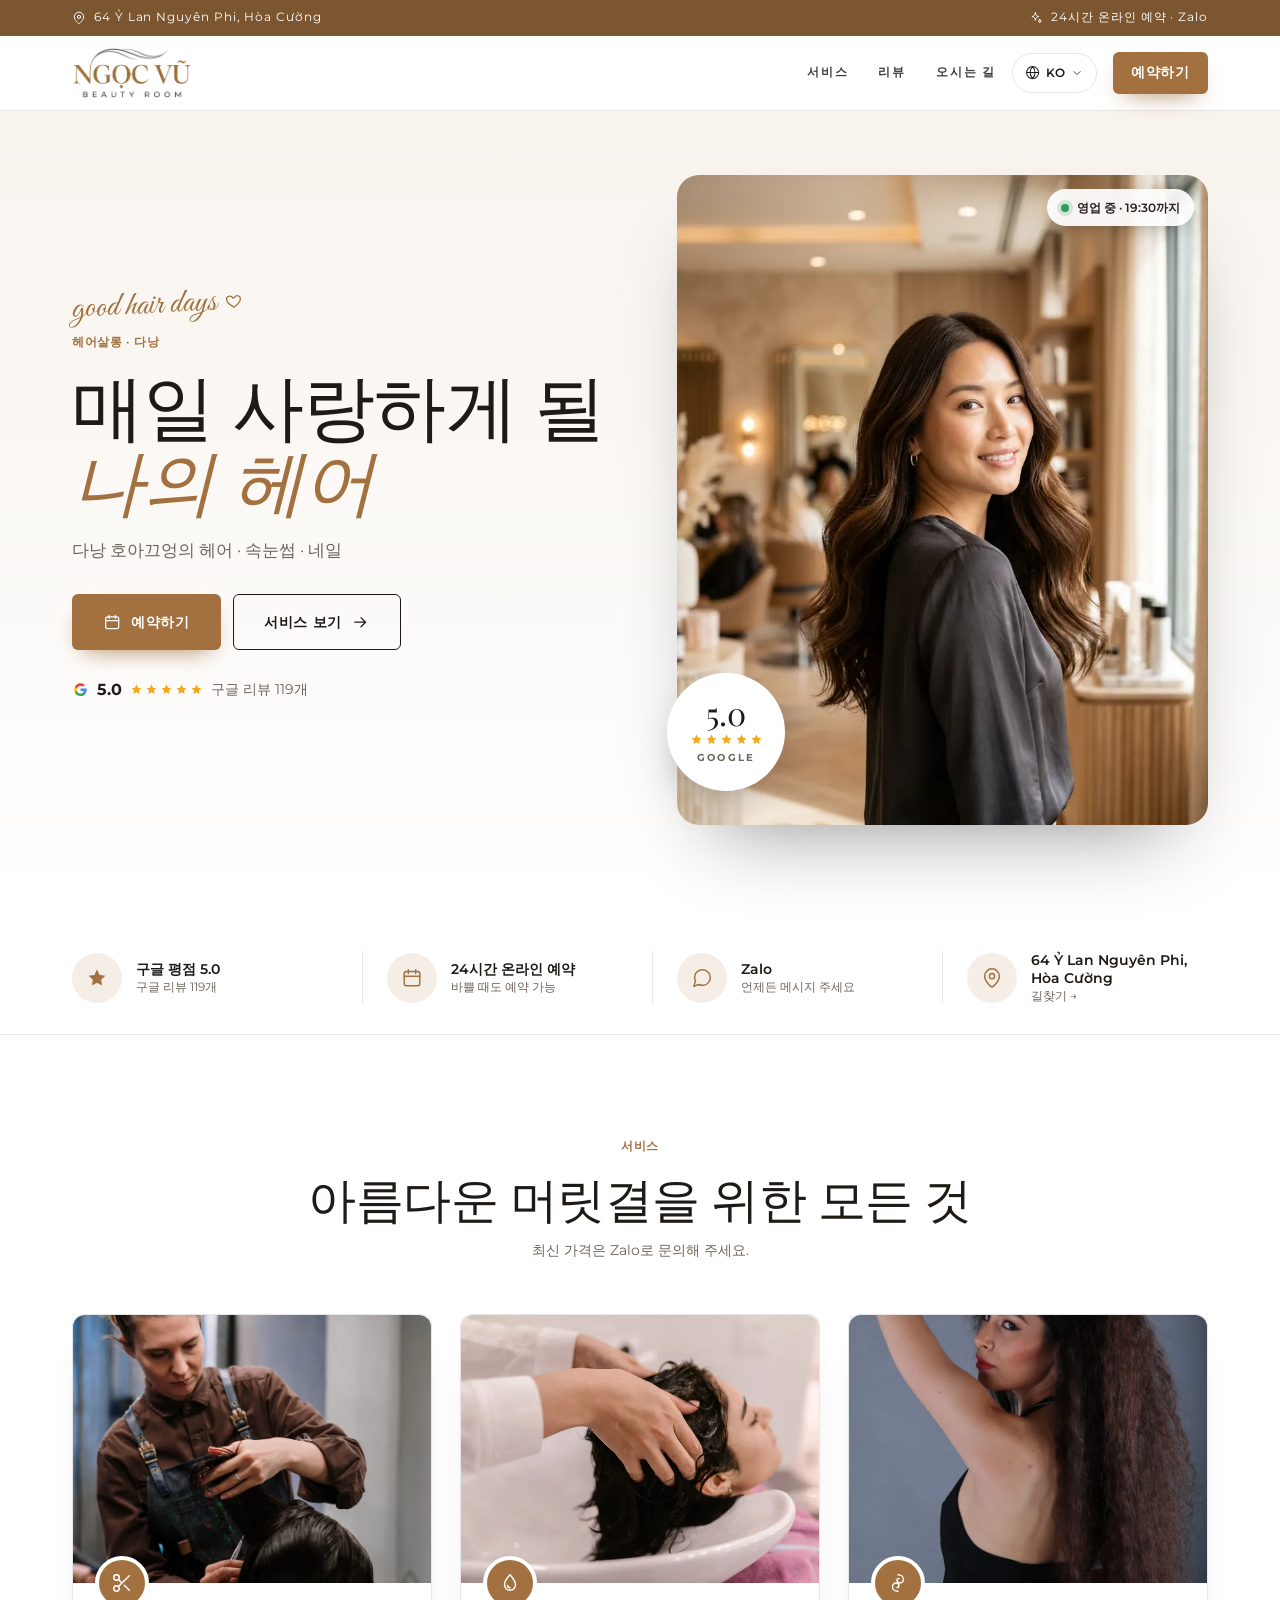
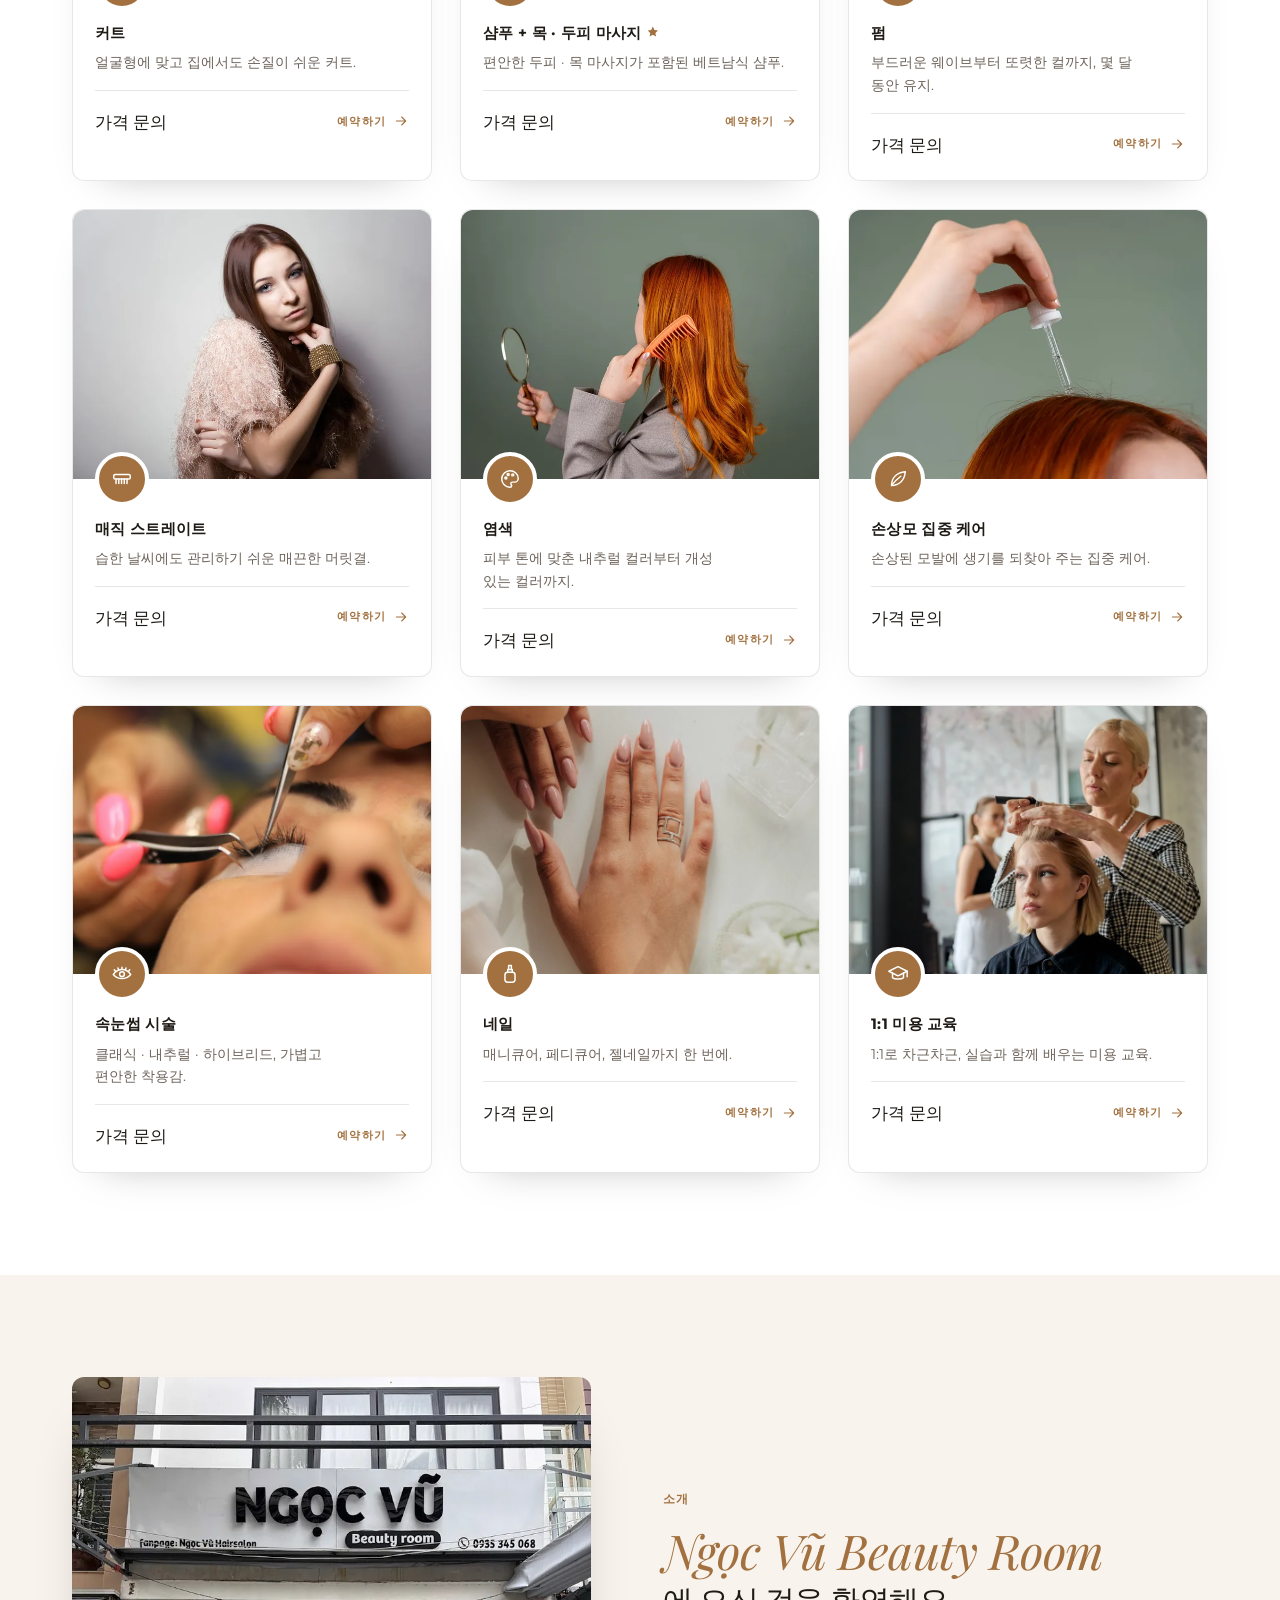
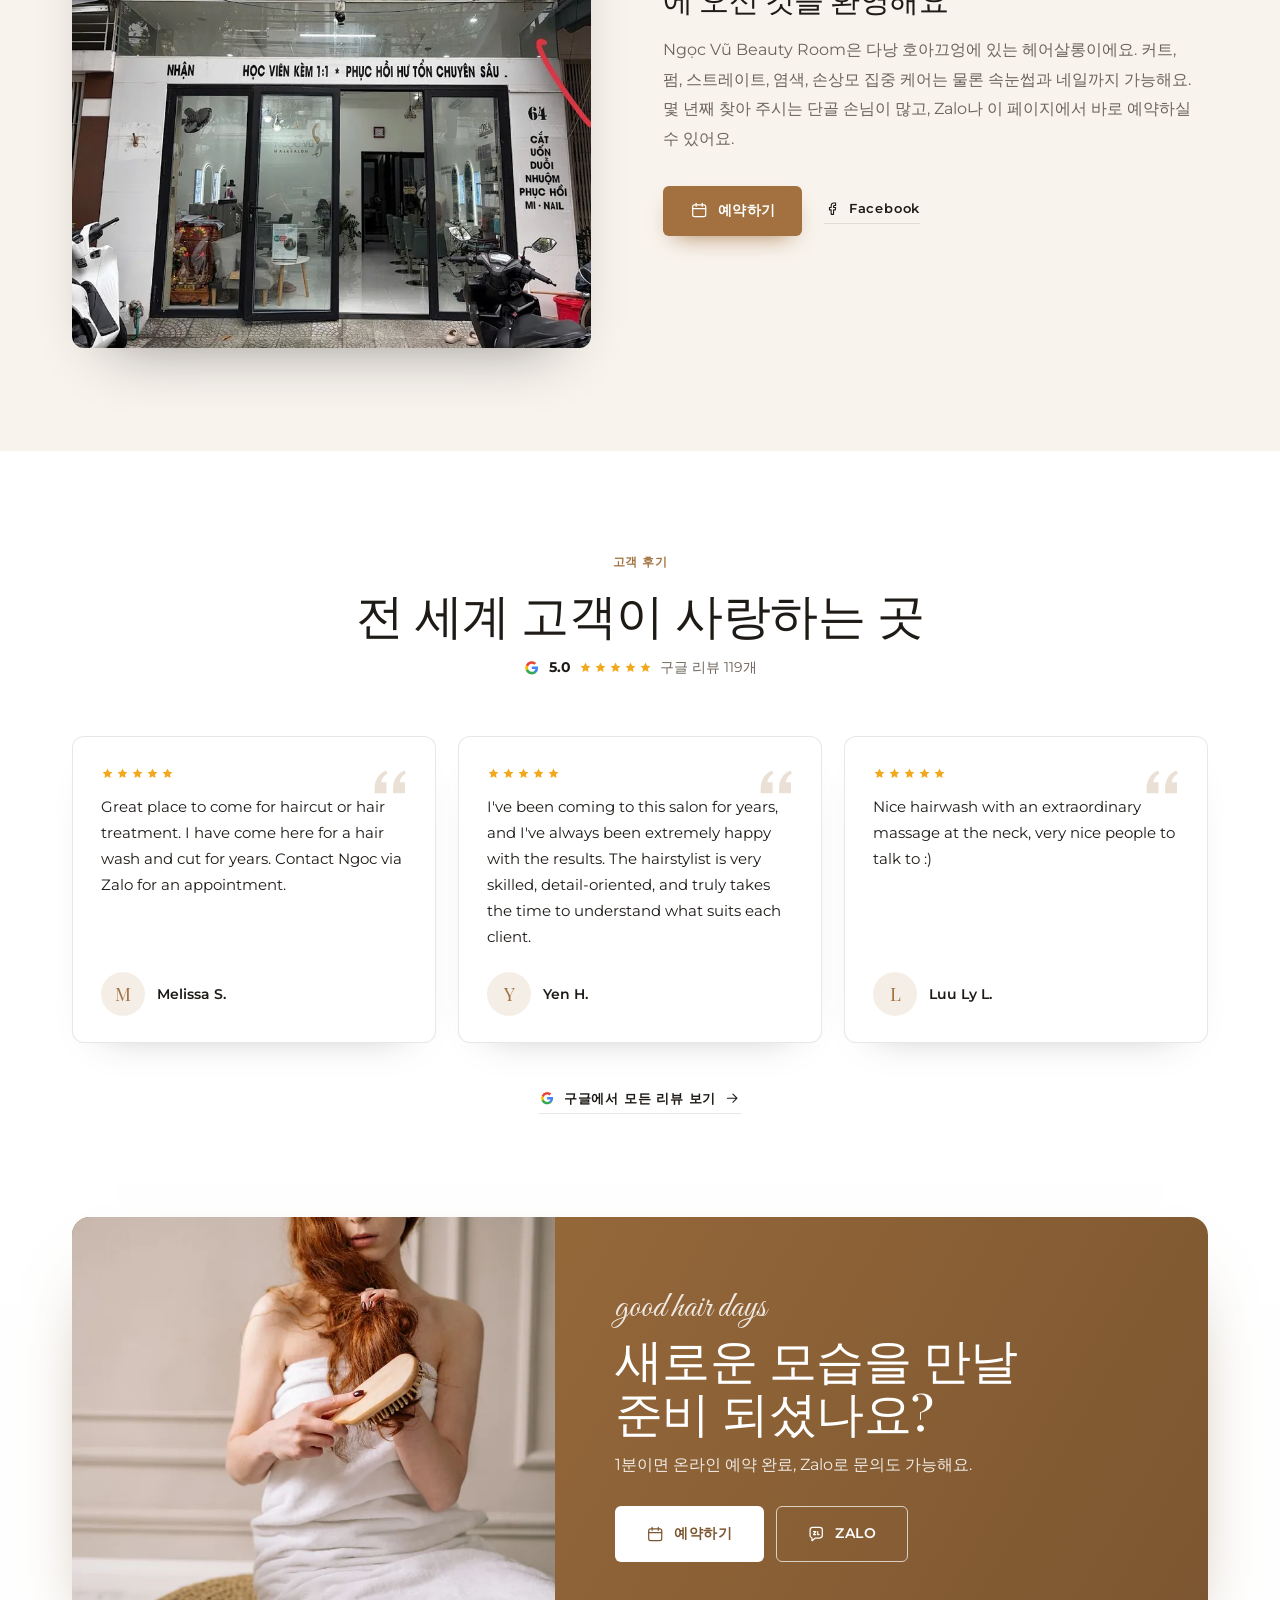
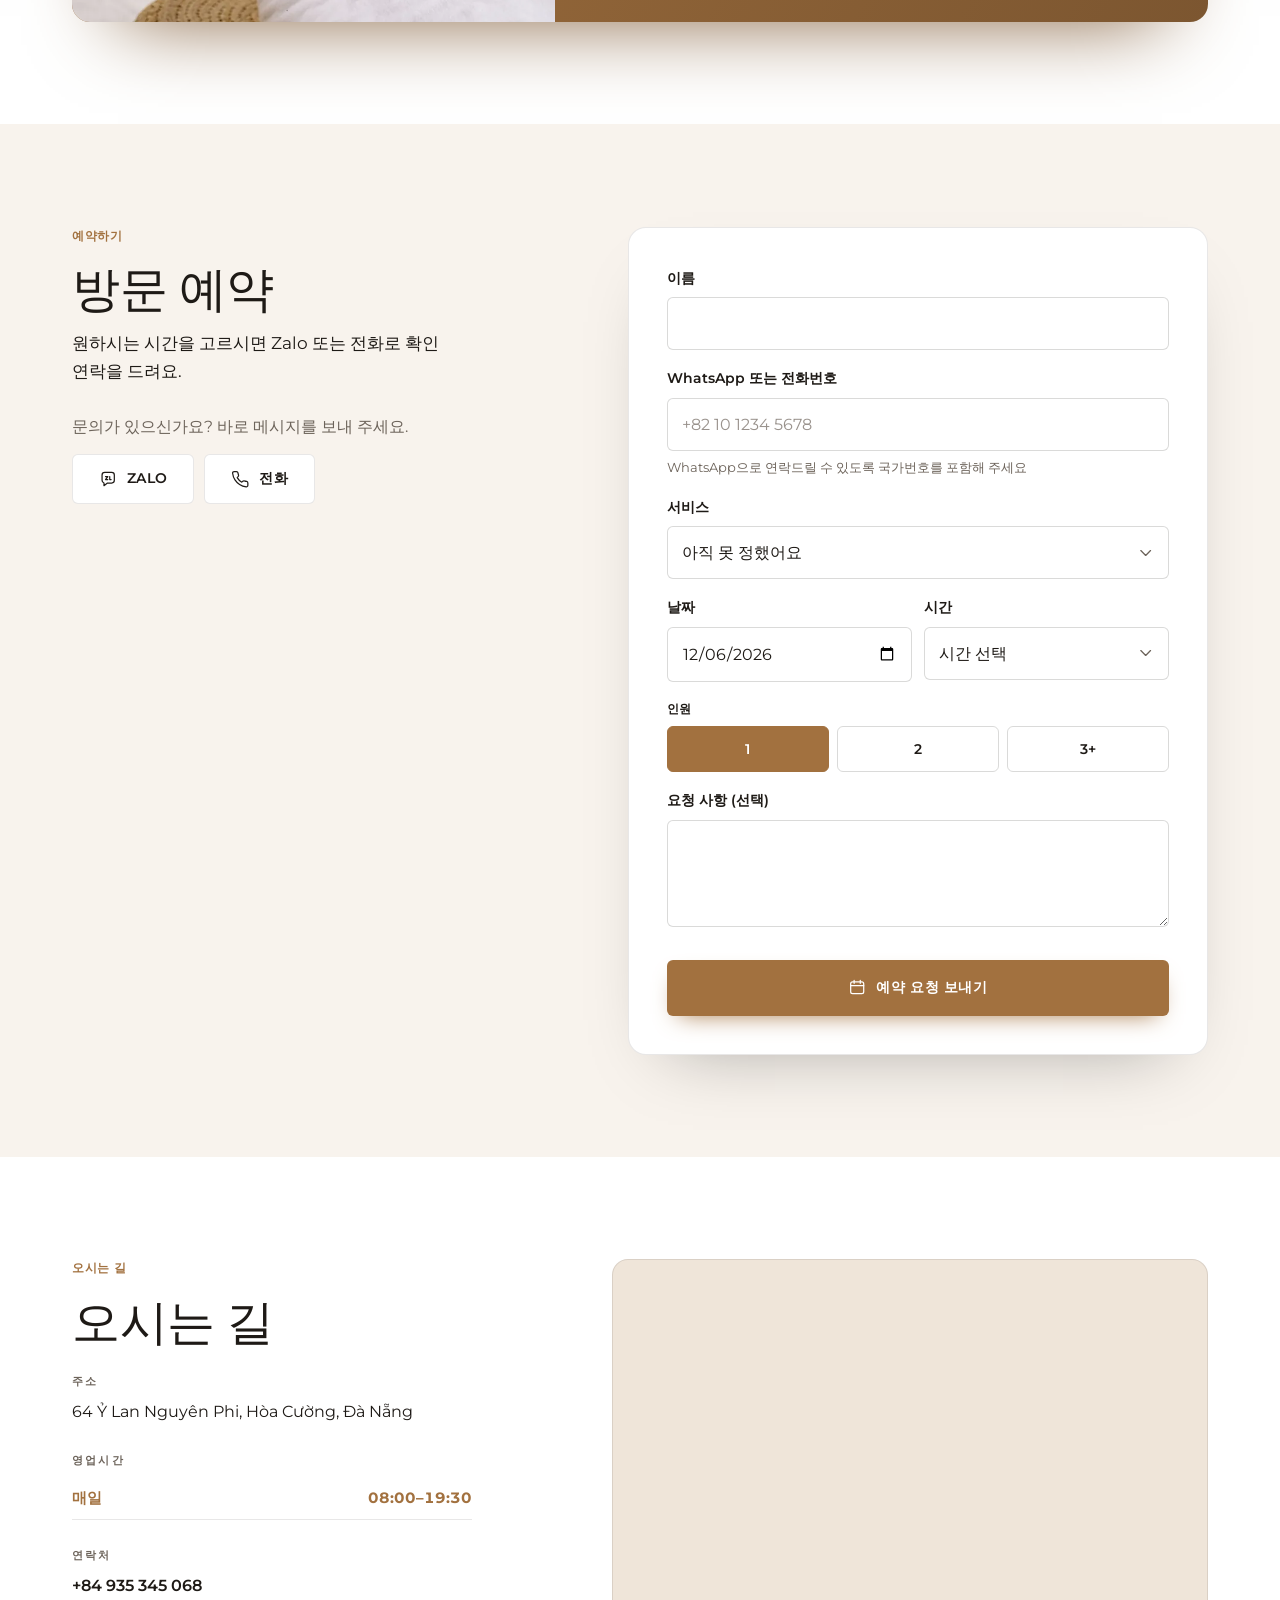
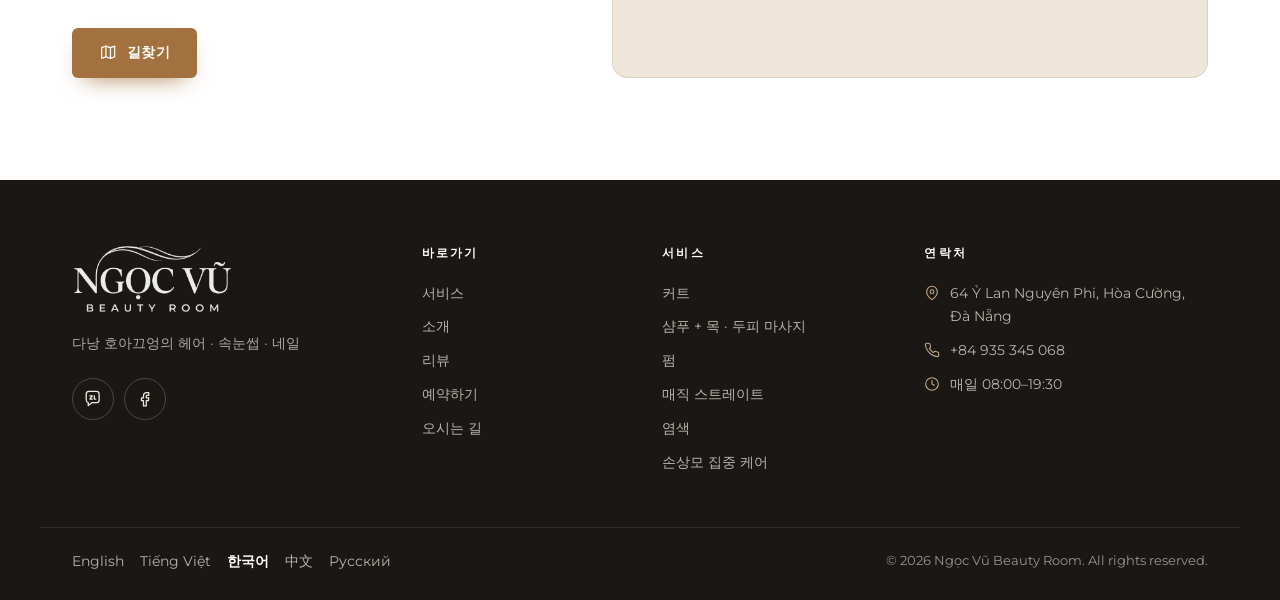
==== commit 2c778167: "Update ngoc-vu-hair preview site Co-Authored-By: Claude Opus 5.5 <noreply@anthropic.com>" ====
--- a/ko/index.html
+++ b/ko/index.html
@@ -1,5 +1,5 @@
 <!doctype html>
-<html lang="ko" class="theme-atelier">
+<html lang="ko" class="theme-sand niche-hair">
 <head>
 <meta charset="utf-8">
 <meta name="viewport" content="width=device-width, initial-scale=1, viewport-fit=cover">
@@ -16,25 +16,30 @@
 <meta property="og:type" content="website">
 <meta property="og:title" content="Ngọc Vũ Beauty Room">
 <meta property="og:description" content="다낭 호아끄엉의 헤어 · 속눈썹 · 네일">
-<meta property="og:image" content="https://romans7997.github.io/ngoc-vu-hair/img/og.jpg"><meta name="theme-color" content="#f6f1ea">
+<meta property="og:image" content="https://romans7997.github.io/ngoc-vu-hair/img/og.jpg"><meta name="theme-color" content="#ffffff">
 <link rel="icon" href="../favicon.svg" type="image/svg+xml">
 <link rel="preconnect" href="https://fonts.googleapis.com">
 <link rel="preconnect" href="https://fonts.gstatic.com" crossorigin>
-<link rel="stylesheet" href="https://fonts.googleapis.com/css2?family=Fraunces:opsz,wght@9..144,500;9..144,600&amp;family=Be+Vietnam+Pro:wght@400;500;600;700&amp;display=swap">
-<link rel="stylesheet" href="../assets/site.css?v=10cb519d">
-<style>:root{ --bg:#f6f1ea;--surface:#fffdf9;--surface2:#efe7dc;--ink:#1f1a16;--muted:#6f655b;--line:rgba(31,26,22,.12);--accent:#a8502c;--accent-ink:#ffffff;--accent-soft:rgba(168,80,44,.10);--radius:14px;--font-head:'Fraunces','Apple SD Gothic Neo','Malgun Gothic','Noto Sans KR','PingFang SC','Hiragino Sans GB','Microsoft YaHei','Noto Sans SC',system-ui,-apple-system,'Segoe UI',Roboto,sans-serif;--font-body:'Be Vietnam Pro','Apple SD Gothic Neo','Malgun Gothic','Noto Sans KR','PingFang SC','Hiragino Sans GB','Microsoft YaHei','Noto Sans SC',system-ui,-apple-system,'Segoe UI',Roboto,sans-serif;--head-weight:500;--head-transform:none;--head-tracking:-0.015em }</style>
-<link rel="preload" as="image" href="../img/hero-960.webp" imagesrcset="../img/hero-800.webp 800w, ../img/hero-960.webp 960w" imagesizes="100vw"><script type="application/ld+json">{"@context": "https://schema.org", "@type": "HairSalon", "name": "Ngọc Vũ Beauty Room", "telephone": "+84935345068", "url": "https://romans7997.github.io/ngoc-vu-hair/ko/", "address": {"@type": "PostalAddress", "streetAddress": "64 Ỷ Lan Nguyên Phi, Hòa Cường, Đà Nẵng", "addressLocality": "Da Nang", "addressCountry": "VN"}, "openingHoursSpecification": [{"@type": "OpeningHoursSpecification", "dayOfWeek": "Monday", "opens": "08:00", "closes": "19:30"}, {"@type": "OpeningHoursSpecification", "dayOfWeek": "Tuesday", "opens": "08:00", "closes": "19:30"}, {"@type": "OpeningHoursSpecification", "dayOfWeek": "Wednesday", "opens": "08:00", "closes": "19:30"}, {"@type": "OpeningHoursSpecification", "dayOfWeek": "Thursday", "opens": "08:00", "closes": "19:30"}, {"@type": "OpeningHoursSpecification", "dayOfWeek": "Friday", "opens": "08:00", "closes": "19:30"}, {"@type": "OpeningHoursSpecification", "dayOfWeek": "Saturday", "opens": "08:00", "closes": "19:30"}, {"@type": "OpeningHoursSpecification", "dayOfWeek": "Sunday", "opens": "08:00", "closes": "19:30"}], "sameAs": ["https://www.facebook.com/share/zizKv9jR9bhix95x/", "https://www.google.com/maps/place/?q=place_id:ChIJFSICDgAZQjERq6g8MRtW8YA"], "priceRange": "₫₫", "image": "https://romans7997.github.io/ngoc-vu-hair/img/hero-960.webp"}</script>
+<link rel="stylesheet" href="https://fonts.googleapis.com/css2?family=Playfair+Display:ital,wght@0,400;0,500;0,600;1,400;1,500&amp;family=Montserrat:wght@400;500;600;700&amp;family=Great+Vibes&amp;display=swap">
+<link rel="stylesheet" href="../assets/site.css?v=fedd9652">
+<style>:root{ --bg:#ffffff;--soft:#f8f3ed;--soft2:#efe5d9;--surface:#ffffff;--ink:#1e1a16;--muted:#6d645b;--line:rgba(30,26,22,.10);--accent:#a2713f;--accent-dark:#7c5630;--accent-ink:#ffffff;--accent-soft:rgba(162,113,63,.12);--footer:#1a1714;--footer-ink:#efe7dd;--radius:12px;--font-head:'Playfair Display',Georgia,'Times New Roman',serif;--font-body:'Montserrat','Apple SD Gothic Neo','Malgun Gothic','Noto Sans KR','PingFang SC','Hiragino Sans GB','Microsoft YaHei','Noto Sans SC',system-ui,-apple-system,'Segoe UI',Roboto,sans-serif;--font-script:'Great Vibes',cursive }</style>
+<link rel="preload" as="image" href="../img/hero-928.webp" imagesrcset="../img/hero-800.webp 800w, ../img/hero-928.webp 928w" imagesizes="(min-width: 960px) 50vw, 100vw">
+<script type="application/ld+json">{"@context": "https://schema.org", "@type": "HairSalon", "name": "Ngọc Vũ Beauty Room", "telephone": "+84935345068", "url": "https://romans7997.github.io/ngoc-vu-hair/ko/", "address": {"@type": "PostalAddress", "streetAddress": "64 Ỷ Lan Nguyên Phi, Hòa Cường, Đà Nẵng", "addressLocality": "Da Nang", "addressCountry": "VN"}, "openingHoursSpecification": [{"@type": "OpeningHoursSpecification", "dayOfWeek": "Monday", "opens": "08:00", "closes": "19:30"}, {"@type": "OpeningHoursSpecification", "dayOfWeek": "Tuesday", "opens": "08:00", "closes": "19:30"}, {"@type": "OpeningHoursSpecification", "dayOfWeek": "Wednesday", "opens": "08:00", "closes": "19:30"}, {"@type": "OpeningHoursSpecification", "dayOfWeek": "Thursday", "opens": "08:00", "closes": "19:30"}, {"@type": "OpeningHoursSpecification", "dayOfWeek": "Friday", "opens": "08:00", "closes": "19:30"}, {"@type": "OpeningHoursSpecification", "dayOfWeek": "Saturday", "opens": "08:00", "closes": "19:30"}, {"@type": "OpeningHoursSpecification", "dayOfWeek": "Sunday", "opens": "08:00", "closes": "19:30"}], "sameAs": ["https://www.facebook.com/share/zizKv9jR9bhix95x/", "https://www.google.com/maps/place/?q=place_id:ChIJFSICDgAZQjERq6g8MRtW8YA"], "priceRange": "₫₫", "image": "https://romans7997.github.io/ngoc-vu-hair/img/hero-928.webp"}</script>
 </head>
 <body>
 <a class="skip" href="#main">본문으로 건너뛰기</a>
 
+<div class="announce"><div class="wrap announce-inner">
+  <span class="announce-loc"><svg class="ic" viewBox="0 0 24 24" aria-hidden="true" focusable="false"><path d="M20 10c0 6.5-8 12-8 12s-8-5.5-8-12a8 8 0 0 1 16 0z"/><circle cx="12" cy="10" r="2.8"/></svg>64 Ỷ Lan Nguyên Phi, Hòa Cường</span>
+  <span class="announce-main"><svg class="ic" viewBox="0 0 24 24" aria-hidden="true" focusable="false"><path d="M11 3c.6 4.2 2.2 5.9 6 6.5-3.8.6-5.4 2.3-6 6.5-.6-4.2-2.2-5.9-6-6.5 3.8-.6 5.4-2.3 6-6.5z"/><path d="M18.5 14.5c.3 1.8 1 2.6 2.5 2.9-1.5.3-2.2 1.1-2.5 2.9-.3-1.8-1-2.6-2.5-2.9 1.5-.3 2.2-1.1 2.5-2.9z"/></svg>24시간 온라인 예약 · Zalo</span>
+</div></div>
+
 <header class="nav" id="top">
   <div class="wrap nav-inner">
-    <a class="brand" href="#top" aria-label="Ngọc Vũ Beauty Room">
-<span class="brand-mono" aria-hidden="true">N</span>      <span class="brand-name">Ngọc Vũ Beauty Room</span>
-    </a>
+    <a class="logo" href="#top" aria-label="Ngọc Vũ Beauty Room">
+<img class="logo-img" src="../logo.png" alt="Ngọc Vũ Beauty Room"></a>
     <nav class="nav-links" aria-label="메뉴">
-      <a href="#prices">가격</a>
+      <a href="#services">서비스</a>
 <a href="#reviews">리뷰</a>      <a href="#visit">오시는 길</a>
     </nav>
     <details class="lang">
@@ -52,150 +57,194 @@
 
 <main id="main">
   <section class="hero">
-    <img class="hero-img" src="../img/hero-960.webp" srcset="../img/hero-800.webp 800w, ../img/hero-960.webp 960w" sizes="100vw" alt="Ngọc Vũ Beauty Room" width="960" height="1280" fetchpriority="high" style="object-position:50% 30%">
-    <div class="hero-shade" aria-hidden="true"></div>
-    <div class="wrap hero-inner">
-      <p class="kicker">헤어살롱 · 다낭</p>
-      <h1 class="hero-title">Ngọc Vũ Beauty Room</h1>
-      <p class="hero-tagline">다낭 호아끄엉의 헤어 · 속눈썹 · 네일</p>
-      <a class="rating-chip" href="https://www.google.com/maps/place/?q=place_id:ChIJFSICDgAZQjERq6g8MRtW8YA" target="_blank" rel="noopener">
-        <svg class="ic g" viewBox="0 0 24 24" aria-hidden="true" focusable="false"><path d="M20.6 12.2c0-.6-.1-1.2-.2-1.8H12v3.4h4.8a4.1 4.1 0 0 1-1.8 2.7v2.2h2.9c1.7-1.6 2.7-3.9 2.7-6.5z" class="fill"/><path d="M12 21c2.4 0 4.5-.8 5.9-2.2L15 16.6c-.8.5-1.8.9-3 .9-2.3 0-4.3-1.6-5-3.7H4v2.3A9 9 0 0 0 12 21z" class="fill"/><path d="M7 13.8a5.4 5.4 0 0 1 0-3.5V8H4a9 9 0 0 0 0 8.1z" class="fill"/><path d="M12 6.6c1.3 0 2.5.5 3.4 1.3l2.6-2.6A9 9 0 0 0 4 8l3 2.3c.7-2.1 2.7-3.7 5-3.7z" class="fill"/></svg><strong>5.0</strong><span class="stars xs" role="img" aria-label="5.0 / 5"><svg class="st" viewBox="0 0 24 24" aria-hidden="true" focusable="false"><path d="M12 2.8l2.8 5.8 6.3.9-4.6 4.4 1.1 6.3L12 17.2l-5.6 3 1.1-6.3L2.9 9.5l6.3-.9z" class="fill"/></svg><svg class="st" viewBox="0 0 24 24" aria-hidden="true" focusable="false"><path d="M12 2.8l2.8 5.8 6.3.9-4.6 4.4 1.1 6.3L12 17.2l-5.6 3 1.1-6.3L2.9 9.5l6.3-.9z" class="fill"/></svg><svg class="st" viewBox="0 0 24 24" aria-hidden="true" focusable="false"><path d="M12 2.8l2.8 5.8 6.3.9-4.6 4.4 1.1 6.3L12 17.2l-5.6 3 1.1-6.3L2.9 9.5l6.3-.9z" class="fill"/></svg><svg class="st" viewBox="0 0 24 24" aria-hidden="true" focusable="false"><path d="M12 2.8l2.8 5.8 6.3.9-4.6 4.4 1.1 6.3L12 17.2l-5.6 3 1.1-6.3L2.9 9.5l6.3-.9z" class="fill"/></svg><svg class="st" viewBox="0 0 24 24" aria-hidden="true" focusable="false"><path d="M12 2.8l2.8 5.8 6.3.9-4.6 4.4 1.1 6.3L12 17.2l-5.6 3 1.1-6.3L2.9 9.5l6.3-.9z" class="fill"/></svg></span><span>구글 리뷰 119개</span>
-      </a>
-      <div class="hero-cta">
-<a class="btn btn-accent btn-lg" href="#book"><svg class="ic" viewBox="0 0 24 24" aria-hidden="true" focusable="false"><rect x="3.5" y="5" width="17" height="15.5" rx="2.5"/><path d="M8 3v4M16 3v4M3.5 10h17"/></svg><span>예약하기</span></a><a class="btn btn-glass btn-lg" href="https://zalo.me/0935345068" target="_blank" rel="noopener"><svg class="ic" viewBox="0 0 24 24" aria-hidden="true" focusable="false"><path d="M4 6.5A3.5 3.5 0 0 1 7.5 3h9A3.5 3.5 0 0 1 20 6.5v7a3.5 3.5 0 0 1-3.5 3.5H11l-4.5 3.5V17A3.5 3.5 0 0 1 4 13.5z"/><path d="M8.5 8.5h3l-3 4h3M14 8.5v4h1.8"/></svg><span>Zalo</span></a>      </div>
-    </div>
-  </section>
-
-  <section class="infobar" aria-label="영업시간">
+    <div class="wrap hero-grid">
+      <div class="hero-copy">
+        <p class="script hero-script" aria-hidden="true">good hair days <svg class="ic heart" viewBox="0 0 24 24" aria-hidden="true" focusable="false"><path d="M12 20s-7.4-4.5-9.1-9.2C1.7 7.5 3.7 4.6 6.8 4.6c2.1 0 3.6 1.2 4.3 2.7h1.8c.7-1.5 2.2-2.7 4.3-2.7 3.1 0 5.1 2.9 3.9 6.2C19.4 15.5 12 20 12 20z"/></svg></p>
+        <p class="eyebrow">헤어살롱 · 다낭</p>
+        <h1 class="hero-title"><span>매일 사랑하게 될</span> <em>나의 헤어</em></h1>
+        <p class="hero-lead">다낭 호아끄엉의 헤어 · 속눈썹 · 네일</p>
+        <div class="hero-cta">
+<a class="btn btn-accent btn-lg" href="#book"><svg class="ic" viewBox="0 0 24 24" aria-hidden="true" focusable="false"><rect x="3.5" y="5" width="17" height="15.5" rx="2.5"/><path d="M8 3v4M16 3v4M3.5 10h17"/></svg><span>예약하기</span></a>          <a class="btn btn-outline btn-lg" href="#services"><span>서비스 보기</span><svg class="ic" viewBox="0 0 24 24" aria-hidden="true" focusable="false"><path d="M5 12h14M13 6l6 6-6 6"/></svg></a>
+        </div>
+        <a class="hero-rating" href="https://www.google.com/maps/place/?q=place_id:ChIJFSICDgAZQjERq6g8MRtW8YA" target="_blank" rel="noopener">
+          <svg class="ic g" viewBox="0 0 24 24" aria-hidden="true" focusable="false"><path d="M20.6 12.2c0-.6-.1-1.2-.2-1.8H12v3.4h4.8a4.1 4.1 0 0 1-1.8 2.7v2.2h2.9c1.7-1.6 2.7-3.9 2.7-6.5z" class="fill g1"/><path d="M12 21c2.4 0 4.5-.8 5.9-2.2L15 16.6c-.8.5-1.8.9-3 .9-2.3 0-4.3-1.6-5-3.7H4v2.3A9 9 0 0 0 12 21z" class="fill g2"/><path d="M7 13.8a5.4 5.4 0 0 1 0-3.5V8H4a9 9 0 0 0 0 8.1z" class="fill g3"/><path d="M12 6.6c1.3 0 2.5.5 3.4 1.3l2.6-2.6A9 9 0 0 0 4 8l3 2.3c.7-2.1 2.7-3.7 5-3.7z" class="fill g4"/></svg><strong>5.0</strong><span class="stars xs" role="img" aria-label="5.0 / 5"><svg class="st" viewBox="0 0 24 24" aria-hidden="true" focusable="false"><path class="fill" d="M12 2.8l2.8 5.8 6.3.9-4.6 4.4 1.1 6.3L12 17.2l-5.6 3 1.1-6.3L2.9 9.5l6.3-.9z"/></svg><svg class="st" viewBox="0 0 24 24" aria-hidden="true" focusable="false"><path class="fill" d="M12 2.8l2.8 5.8 6.3.9-4.6 4.4 1.1 6.3L12 17.2l-5.6 3 1.1-6.3L2.9 9.5l6.3-.9z"/></svg><svg class="st" viewBox="0 0 24 24" aria-hidden="true" focusable="false"><path class="fill" d="M12 2.8l2.8 5.8 6.3.9-4.6 4.4 1.1 6.3L12 17.2l-5.6 3 1.1-6.3L2.9 9.5l6.3-.9z"/></svg><svg class="st" viewBox="0 0 24 24" aria-hidden="true" focusable="false"><path class="fill" d="M12 2.8l2.8 5.8 6.3.9-4.6 4.4 1.1 6.3L12 17.2l-5.6 3 1.1-6.3L2.9 9.5l6.3-.9z"/></svg><svg class="st" viewBox="0 0 24 24" aria-hidden="true" focusable="false"><path class="fill" d="M12 2.8l2.8 5.8 6.3.9-4.6 4.4 1.1 6.3L12 17.2l-5.6 3 1.1-6.3L2.9 9.5l6.3-.9z"/></svg></span><span>구글 리뷰 119개</span>
+        </a>
+      </div>
+      <div class="hero-media">
+        <div class="hero-frame"><img class="hero-img" src="../img/hero-928.webp" srcset="../img/hero-800.webp 800w, ../img/hero-928.webp 928w" sizes="(min-width: 960px) 50vw, 100vw" alt="Ngọc Vũ Beauty Room" width="928" height="1152" fetchpriority="high" style="object-position:50% 30%"></div>
+        <div class="hero-badge" aria-hidden="true">
+          <span class="hb-num">5.0</span>
+          <span class="stars xs" role="img" aria-label="5.0 / 5"><svg class="st" viewBox="0 0 24 24" aria-hidden="true" focusable="false"><path class="fill" d="M12 2.8l2.8 5.8 6.3.9-4.6 4.4 1.1 6.3L12 17.2l-5.6 3 1.1-6.3L2.9 9.5l6.3-.9z"/></svg><svg class="st" viewBox="0 0 24 24" aria-hidden="true" focusable="false"><path class="fill" d="M12 2.8l2.8 5.8 6.3.9-4.6 4.4 1.1 6.3L12 17.2l-5.6 3 1.1-6.3L2.9 9.5l6.3-.9z"/></svg><svg class="st" viewBox="0 0 24 24" aria-hidden="true" focusable="false"><path class="fill" d="M12 2.8l2.8 5.8 6.3.9-4.6 4.4 1.1 6.3L12 17.2l-5.6 3 1.1-6.3L2.9 9.5l6.3-.9z"/></svg><svg class="st" viewBox="0 0 24 24" aria-hidden="true" focusable="false"><path class="fill" d="M12 2.8l2.8 5.8 6.3.9-4.6 4.4 1.1 6.3L12 17.2l-5.6 3 1.1-6.3L2.9 9.5l6.3-.9z"/></svg><svg class="st" viewBox="0 0 24 24" aria-hidden="true" focusable="false"><path class="fill" d="M12 2.8l2.8 5.8 6.3.9-4.6 4.4 1.1 6.3L12 17.2l-5.6 3 1.1-6.3L2.9 9.5l6.3-.9z"/></svg></span>
+          <span class="hb-txt">Google</span>
+        </div>
+        <div class="hero-open"><span id="open-status" class="open-status">매일 · 08:00–19:30</span></div>
+      </div>
+    </div>
+  </section>
+
+  <section class="trust" aria-label="연락처">
+    <div class="wrap trust-grid">
+<div class="trust-item"><span class="trust-ic"><svg class="ic" viewBox="0 0 24 24" aria-hidden="true" focusable="false"><path class="fill" d="M12 2.8l2.8 5.8 6.3.9-4.6 4.4 1.1 6.3L12 17.2l-5.6 3 1.1-6.3L2.9 9.5l6.3-.9z"/></svg></span><div><strong>구글 평점 5.0</strong><span>구글 리뷰 119개</span></div></div>      <div class="trust-item"><span class="trust-ic"><svg class="ic" viewBox="0 0 24 24" aria-hidden="true" focusable="false"><rect x="3.5" y="5" width="17" height="15.5" rx="2.5"/><path d="M8 3v4M16 3v4M3.5 10h17"/></svg></span><div><strong>24시간 온라인 예약</strong><span>바쁠 때도 예약 가능</span></div></div>
+      <div class="trust-item"><span class="trust-ic"><svg class="ic" viewBox="0 0 24 24" aria-hidden="true" focusable="false"><path d="M21 11.5a8.4 8.4 0 0 1-.9 3.8 8.5 8.5 0 0 1-7.6 4.7 8.4 8.4 0 0 1-3.8-.9L3 21l1.9-5.7a8.4 8.4 0 0 1-.9-3.8 8.5 8.5 0 0 1 4.7-7.6 8.4 8.4 0 0 1 3.8-.9h.5a8.5 8.5 0 0 1 8 8z"/></svg></span><div><strong>Zalo</strong><span>언제든 메시지 주세요</span></div></div>
+      <a class="trust-item" href="https://www.google.com/maps/dir/?api=1&amp;destination=Ng%E1%BB%8Dc+V%C5%A9+Beauty+Room%2C+64+%E1%BB%B6+Lan+Nguy%C3%AAn+Phi%2C+H%C3%B2a+C%C6%B0%E1%BB%9Dng%2C+%C4%90%C3%A0+N%E1%BA%B5ng&amp;destination_place_id=ChIJFSICDgAZQjERq6g8MRtW8YA" target="_blank" rel="noopener"><span class="trust-ic"><svg class="ic" viewBox="0 0 24 24" aria-hidden="true" focusable="false"><path d="M20 10c0 6.5-8 12-8 12s-8-5.5-8-12a8 8 0 0 1 16 0z"/><circle cx="12" cy="10" r="2.8"/></svg></span><div><strong>64 Ỷ Lan Nguyên Phi, Hòa Cường</strong><span>길찾기 →</span></div></a>
+    </div>
+  </section>
+
+  <section class="section services" id="services">
     <div class="wrap">
-      <div class="infobar-inner">
-        <div class="info-item"><svg class="ic" viewBox="0 0 24 24" aria-hidden="true" focusable="false"><circle cx="12" cy="12" r="9.5"/><path d="M12 6.8V12l3.4 2"/></svg><span id="open-status" class="open-status">매일 · 08:00–19:30</span></div>
-        <div class="info-item"><svg class="ic" viewBox="0 0 24 24" aria-hidden="true" focusable="false"><path d="M20 10c0 6.5-8 12-8 12s-8-5.5-8-12a8 8 0 0 1 16 0z"/><circle cx="12" cy="10" r="2.8"/></svg><span>64 Ỷ Lan Nguyên Phi, Hòa Cường</span></div>
-        <a class="info-link" href="https://www.google.com/maps/dir/?api=1&amp;destination=Ng%E1%BB%8Dc+V%C5%A9+Beauty+Room%2C+64+%E1%BB%B6+Lan+Nguy%C3%AAn+Phi%2C+H%C3%B2a+C%C6%B0%E1%BB%9Dng%2C+%C4%90%C3%A0+N%E1%BA%B5ng&amp;destination_place_id=ChIJFSICDgAZQjERq6g8MRtW8YA" target="_blank" rel="noopener">길찾기<svg class="ic" viewBox="0 0 24 24" aria-hidden="true" focusable="false"><path d="M5 12h14M13 6l6 6-6 6"/></svg></a>
-      </div>
-    </div>
-  </section>
-
-  <section class="intro">
-    <div class="wrap intro-inner">
-<div class="about"><h2 class="eyebrow">소개</h2><p class="about-text">응옥부 뷰티룸은 다낭 호아끄엉에 있는 헤어살롱이에요. 커트, 펌, 스트레이트, 염색, 손상모 집중 케어는 물론 속눈썹과 네일까지 함께해요. 몇 년째 찾아 주시는 단골 손님이 많고, Zalo나 이 페이지에서 바로 예약하실 수 있어요.</p></div>    </div>
-  </section>
-
-  <section class="section prices" id="prices">
+      <header class="section-head center">
+        <p class="eyebrow">서비스</p>
+        <h2>아름다운 머릿결을 위한 모든 것</h2>
+        <p class="section-note">최신 가격은 Zalo로 문의해 주세요.</p>
+      </header>
+      <div class="cards">
+        <article class="card">
+          <div class="card-media"><img src="../img/s0-0-1600.webp" srcset="../img/s0-0-800.webp 800w, ../img/s0-0-1600.webp 1600w" sizes="(min-width: 960px) 30vw, (min-width: 640px) 45vw, 90vw" alt="Ngọc Vũ Beauty Room" width="1600" height="2400" loading="lazy" decoding="async"></div>
+          <span class="card-ic"><svg class="ic" viewBox="0 0 24 24" aria-hidden="true" focusable="false"><circle cx="6" cy="6" r="3"/><circle cx="6" cy="18" r="3"/><path d="M20 4 8.1 15.9M14.5 14.5 20 20M8.1 8.1 12 12"/></svg></span>
+          <div class="card-body">
+            <h3>커트</h3>
+<p>얼굴형에 맞고 집에서도 손질이 쉬운 커트.</p>            <div class="card-foot">
+              <span class="card-price">가격 문의</span>
+<a class="card-link" href="#book" data-service="s0-0">예약하기 <svg class="ic" viewBox="0 0 24 24" aria-hidden="true" focusable="false"><path d="M5 12h14M13 6l6 6-6 6"/></svg></a>            </div>
+          </div>
+        </article>
+        <article class="card">
+          <div class="card-media"><img src="../img/s0-1-1600.webp" srcset="../img/s0-1-800.webp 800w, ../img/s0-1-1600.webp 1600w" sizes="(min-width: 960px) 30vw, (min-width: 640px) 45vw, 90vw" alt="Ngọc Vũ Beauty Room" width="1600" height="1067" loading="lazy" decoding="async"></div>
+          <span class="card-ic"><svg class="ic" viewBox="0 0 24 24" aria-hidden="true" focusable="false"><path d="M12 3s6 6.4 6 11a6 6 0 0 1-12 0c0-4.6 6-11 6-11z"/><path d="M9.2 14.6a2.9 2.9 0 0 0 2.8 2.6"/></svg></span>
+          <div class="card-body">
+            <h3>샴푸 + 목 · 두피 마사지 <span class="card-pop"><svg class="ic" viewBox="0 0 24 24" aria-hidden="true" focusable="false"><path class="fill" d="M12 2.8l2.8 5.8 6.3.9-4.6 4.4 1.1 6.3L12 17.2l-5.6 3 1.1-6.3L2.9 9.5l6.3-.9z"/></svg></span></h3>
+<p>편안한 두피 · 목 마사지가 포함된 베트남식 샴푸.</p>            <div class="card-foot">
+              <span class="card-price">가격 문의</span>
+<a class="card-link" href="#book" data-service="s0-1">예약하기 <svg class="ic" viewBox="0 0 24 24" aria-hidden="true" focusable="false"><path d="M5 12h14M13 6l6 6-6 6"/></svg></a>            </div>
+          </div>
+        </article>
+        <article class="card">
+          <div class="card-media"><img src="../img/s0-2-1600.webp" srcset="../img/s0-2-800.webp 800w, ../img/s0-2-1600.webp 1600w" sizes="(min-width: 960px) 30vw, (min-width: 640px) 45vw, 90vw" alt="Ngọc Vũ Beauty Room" width="1600" height="2400" loading="lazy" decoding="async"></div>
+          <span class="card-ic"><svg class="ic" viewBox="0 0 24 24" aria-hidden="true" focusable="false"><path d="M12 21c-4 0-6-2.5-6-5s2-4 4-4 3 1.5 3 3-1 2-2 2"/><path d="M12 3c4 0 6 2.5 6 5s-2 4-4 4-3-1.5-3-3 1-2 2-2"/></svg></span>
+          <div class="card-body">
+            <h3>펌</h3>
+<p>부드러운 웨이브부터 또렷한 컬까지, 몇 달 동안 유지.</p>            <div class="card-foot">
+              <span class="card-price">가격 문의</span>
+<a class="card-link" href="#book" data-service="s0-2">예약하기 <svg class="ic" viewBox="0 0 24 24" aria-hidden="true" focusable="false"><path d="M5 12h14M13 6l6 6-6 6"/></svg></a>            </div>
+          </div>
+        </article>
+        <article class="card">
+          <div class="card-media"><img src="../img/s0-3-1600.webp" srcset="../img/s0-3-800.webp 800w, ../img/s0-3-1600.webp 1600w" sizes="(min-width: 960px) 30vw, (min-width: 640px) 45vw, 90vw" alt="Ngọc Vũ Beauty Room" width="1600" height="1067" loading="lazy" decoding="async"></div>
+          <span class="card-ic"><svg class="ic" viewBox="0 0 24 24" aria-hidden="true" focusable="false"><rect x="3" y="7" width="18" height="5" rx="1.5"/><path d="M5.5 12v5M8.5 12v5M11.5 12v5M14.5 12v5M17.5 12v5"/></svg></span>
+          <div class="card-body">
+            <h3>매직 스트레이트</h3>
+<p>습한 날씨에도 관리하기 쉬운 매끈한 머릿결.</p>            <div class="card-foot">
+              <span class="card-price">가격 문의</span>
+<a class="card-link" href="#book" data-service="s0-3">예약하기 <svg class="ic" viewBox="0 0 24 24" aria-hidden="true" focusable="false"><path d="M5 12h14M13 6l6 6-6 6"/></svg></a>            </div>
+          </div>
+        </article>
+        <article class="card">
+          <div class="card-media"><img src="../img/s0-4-1600.webp" srcset="../img/s0-4-800.webp 800w, ../img/s0-4-1600.webp 1600w" sizes="(min-width: 960px) 30vw, (min-width: 640px) 45vw, 90vw" alt="Ngọc Vũ Beauty Room" width="1600" height="1067" loading="lazy" decoding="async"></div>
+          <span class="card-ic"><svg class="ic" viewBox="0 0 24 24" aria-hidden="true" focusable="false"><path d="M12 3a9 9 0 1 0 0 18c1.2 0 1.8-.8 1.8-1.6 0-1.1-.9-1.4-.9-2.4 0-1 .8-1.6 1.8-1.6H17a4 4 0 0 0 4-4C21 6.6 17 3 12 3z"/><circle cx="7.5" cy="11" r="1.1"/><circle cx="10" cy="7" r="1.1"/><circle cx="15" cy="7.5" r="1.1"/></svg></span>
+          <div class="card-body">
+            <h3>염색</h3>
+<p>피부 톤에 맞춘 내추럴 컬러부터 개성 있는 컬러까지.</p>            <div class="card-foot">
+              <span class="card-price">가격 문의</span>
+<a class="card-link" href="#book" data-service="s0-4">예약하기 <svg class="ic" viewBox="0 0 24 24" aria-hidden="true" focusable="false"><path d="M5 12h14M13 6l6 6-6 6"/></svg></a>            </div>
+          </div>
+        </article>
+        <article class="card">
+          <div class="card-media"><img src="../img/s0-5-1600.webp" srcset="../img/s0-5-800.webp 800w, ../img/s0-5-1600.webp 1600w" sizes="(min-width: 960px) 30vw, (min-width: 640px) 45vw, 90vw" alt="Ngọc Vũ Beauty Room" width="1600" height="1067" loading="lazy" decoding="async"></div>
+          <span class="card-ic"><svg class="ic" viewBox="0 0 24 24" aria-hidden="true" focusable="false"><path d="M5 19c0-8 5-14 15-15-1 10-7 15-15 15z"/><path d="M5 19c3-4 6-7 10-10"/></svg></span>
+          <div class="card-body">
+            <h3>손상모 집중 케어</h3>
+<p>손상된 모발에 생기를 되찾아 주는 집중 케어.</p>            <div class="card-foot">
+              <span class="card-price">가격 문의</span>
+<a class="card-link" href="#book" data-service="s0-5">예약하기 <svg class="ic" viewBox="0 0 24 24" aria-hidden="true" focusable="false"><path d="M5 12h14M13 6l6 6-6 6"/></svg></a>            </div>
+          </div>
+        </article>
+        <article class="card">
+          <div class="card-media"><img src="../img/s1-0-1600.webp" srcset="../img/s1-0-800.webp 800w, ../img/s1-0-1600.webp 1600w" sizes="(min-width: 960px) 30vw, (min-width: 640px) 45vw, 90vw" alt="Ngọc Vũ Beauty Room" width="1600" height="2400" loading="lazy" decoding="async"></div>
+          <span class="card-ic"><svg class="ic" viewBox="0 0 24 24" aria-hidden="true" focusable="false"><path d="M2.5 12.5c2.6-3.6 6-5.4 9.5-5.4s6.9 1.8 9.5 5.4c-2.6 3-6 4.5-9.5 4.5s-6.9-1.5-9.5-4.5z"/><circle cx="12" cy="12.2" r="2.6"/><path d="M5 9.2 3.6 7.4M8.3 7.5l-.7-2.1M12 6.9V4.7M15.7 7.5l.7-2.1M19 9.2l1.4-1.8"/></svg></span>
+          <div class="card-body">
+            <h3>속눈썹 시술</h3>
+<p>클래식 · 내추럴 · 하이브리드, 가볍고 편안한 착용감.</p>            <div class="card-foot">
+              <span class="card-price">가격 문의</span>
+<a class="card-link" href="#book" data-service="s1-0">예약하기 <svg class="ic" viewBox="0 0 24 24" aria-hidden="true" focusable="false"><path d="M5 12h14M13 6l6 6-6 6"/></svg></a>            </div>
+          </div>
+        </article>
+        <article class="card">
+          <div class="card-media"><img src="../img/s1-1-1600.webp" srcset="../img/s1-1-800.webp 800w, ../img/s1-1-1600.webp 1600w" sizes="(min-width: 960px) 30vw, (min-width: 640px) 45vw, 90vw" alt="Ngọc Vũ Beauty Room" width="1600" height="2400" loading="lazy" decoding="async"></div>
+          <span class="card-ic"><svg class="ic" viewBox="0 0 24 24" aria-hidden="true" focusable="false"><rect x="6.5" y="10" width="11" height="11" rx="3"/><path d="M9.5 10V7h5v3"/><path d="M10.5 7V2.8h3V7"/></svg></span>
+          <div class="card-body">
+            <h3>네일</h3>
+<p>매니큐어, 페디큐어, 젤네일까지 한 번에.</p>            <div class="card-foot">
+              <span class="card-price">가격 문의</span>
+<a class="card-link" href="#book" data-service="s1-1">예약하기 <svg class="ic" viewBox="0 0 24 24" aria-hidden="true" focusable="false"><path d="M5 12h14M13 6l6 6-6 6"/></svg></a>            </div>
+          </div>
+        </article>
+        <article class="card">
+          <div class="card-media"><img src="../img/s2-0-1600.webp" srcset="../img/s2-0-800.webp 800w, ../img/s2-0-1600.webp 1600w" sizes="(min-width: 960px) 30vw, (min-width: 640px) 45vw, 90vw" alt="Ngọc Vũ Beauty Room" width="1600" height="2400" loading="lazy" decoding="async"></div>
+          <span class="card-ic"><svg class="ic" viewBox="0 0 24 24" aria-hidden="true" focusable="false"><path d="M2 9l10-5 10 5-10 5z"/><path d="M6 11v5c2 2 10 2 12 0v-5"/><path d="M22 9v6"/></svg></span>
+          <div class="card-body">
+            <h3>1:1 미용 교육</h3>
+<p>1:1로 차근차근, 실습과 함께 배우는 미용 교육.</p>            <div class="card-foot">
+              <span class="card-price">가격 문의</span>
+<a class="card-link" href="#book" data-service="s2-0">예약하기 <svg class="ic" viewBox="0 0 24 24" aria-hidden="true" focusable="false"><path d="M5 12h14M13 6l6 6-6 6"/></svg></a>            </div>
+          </div>
+        </article>
+      </div>
+    </div>
+  </section>
+
+  <section class="section about" id="about">
+    <div class="wrap about-grid">
+      <div class="about-media"><img src="../img/about-960.webp" srcset="../img/about-800.webp 800w, ../img/about-960.webp 960w" sizes="(min-width: 960px) 45vw, 100vw" alt="Ngọc Vũ Beauty Room" width="960" height="1280" loading="lazy" decoding="async" style="object-position:50% 35%"></div>
+      <div class="about-copy">
+        <p class="eyebrow">소개</p>
+        <h2><em>Ngọc Vũ Beauty Room</em><span class="welcome-suffix">에 오신 것을 환영해요</span></h2>
+<p class="about-text">Ngọc Vũ Beauty Room은 다낭 호아끄엉에 있는 헤어살롱이에요. 커트, 펌, 스트레이트, 염색, 손상모 집중 케어는 물론 속눈썹과 네일까지 가능해요. 몇 년째 찾아 주시는 단골 손님이 많고, Zalo나 이 페이지에서 바로 예약하실 수 있어요.</p>        <div class="about-cta">
+<a class="btn btn-accent" href="#book"><svg class="ic" viewBox="0 0 24 24" aria-hidden="true" focusable="false"><rect x="3.5" y="5" width="17" height="15.5" rx="2.5"/><path d="M8 3v4M16 3v4M3.5 10h17"/></svg><span>예약하기</span></a><a class="link-arrow" href="https://www.facebook.com/share/zizKv9jR9bhix95x/" target="_blank" rel="noopener"><svg class="ic" viewBox="0 0 24 24" aria-hidden="true" focusable="false"><path d="M14.5 8H17V4.5h-2.5c-2.5 0-4 1.6-4 4.1V11H8v3.5h2.5V21H14v-6.5h2.6l.4-3.5h-3V9c0-.6.4-1 1-1z"/></svg><span>Facebook</span></a>        </div>
+      </div>
+    </div>
+  </section>
+
+
+  <section class="section reviews" id="reviews">
     <div class="wrap">
-      <header class="section-head">
-        <h2>서비스 &amp; 가격</h2>
-        <p class="section-note">최신 가격은 WhatsApp 또는 Zalo로 문의해 주세요.</p>
-      </header>
-      <div class="menu-grid">
-        <div class="menu-cat">
-          <h3>헤어</h3>
-          <ul class="menu">
-            <li class="menu-item">
-              <div class="mi-row">
-                <span class="mi-name">커트</span>
-                <span class="mi-dots" aria-hidden="true"></span>
-                <span class="mi-price">가격 문의</span>
-              </div>
-            </li>
-            <li class="menu-item">
-              <div class="mi-row">
-                <span class="mi-name">샴푸 + 목 · 두피 마사지 <span class="mi-pop" aria-hidden="true"><svg class="ic star" viewBox="0 0 24 24" aria-hidden="true" focusable="false"><path d="M12 2.8l2.8 5.8 6.3.9-4.6 4.4 1.1 6.3L12 17.2l-5.6 3 1.1-6.3L2.9 9.5l6.3-.9z" class="fill"/></svg></span></span>
-                <span class="mi-dots" aria-hidden="true"></span>
-                <span class="mi-price">가격 문의</span>
-              </div>
-            </li>
-            <li class="menu-item">
-              <div class="mi-row">
-                <span class="mi-name">펌</span>
-                <span class="mi-dots" aria-hidden="true"></span>
-                <span class="mi-price">가격 문의</span>
-              </div>
-            </li>
-            <li class="menu-item">
-              <div class="mi-row">
-                <span class="mi-name">매직 스트레이트</span>
-                <span class="mi-dots" aria-hidden="true"></span>
-                <span class="mi-price">가격 문의</span>
-              </div>
-            </li>
-            <li class="menu-item">
-              <div class="mi-row">
-                <span class="mi-name">염색</span>
-                <span class="mi-dots" aria-hidden="true"></span>
-                <span class="mi-price">가격 문의</span>
-              </div>
-            </li>
-            <li class="menu-item">
-              <div class="mi-row">
-                <span class="mi-name">손상모 집중 케어</span>
-                <span class="mi-dots" aria-hidden="true"></span>
-                <span class="mi-price">가격 문의</span>
-              </div>
-            </li>
-          </ul>
-        </div>
-        <div class="menu-cat">
-          <h3>속눈썹 &amp; 네일</h3>
-          <ul class="menu">
-            <li class="menu-item">
-              <div class="mi-row">
-                <span class="mi-name">속눈썹 시술</span>
-                <span class="mi-dots" aria-hidden="true"></span>
-                <span class="mi-price">가격 문의</span>
-              </div>
-            </li>
-            <li class="menu-item">
-              <div class="mi-row">
-                <span class="mi-name">네일</span>
-                <span class="mi-dots" aria-hidden="true"></span>
-                <span class="mi-price">가격 문의</span>
-              </div>
-            </li>
-          </ul>
-        </div>
-        <div class="menu-cat">
-          <h3>교육</h3>
-          <ul class="menu">
-            <li class="menu-item">
-              <div class="mi-row">
-                <span class="mi-name">1:1 미용 교육</span>
-                <span class="mi-dots" aria-hidden="true"></span>
-                <span class="mi-price">가격 문의</span>
-              </div>
-            </li>
-          </ul>
-        </div>
-      </div>
-<div class="center-cta"><a class="btn btn-accent btn-lg" href="#book"><svg class="ic" viewBox="0 0 24 24" aria-hidden="true" focusable="false"><rect x="3.5" y="5" width="17" height="15.5" rx="2.5"/><path d="M8 3v4M16 3v4M3.5 10h17"/></svg><span>예약하기</span></a></div>    </div>
-  </section>
-
-
-  <section class="section reviews" id="reviews">
-    <div class="wrap rv-layout">
-      <div class="rv-summary">
-        <h2>고객 후기</h2>
-        <div class="rv-score">
-          <span class="rv-num">5.0</span>
-          <div><span class="stars" role="img" aria-label="5.0 / 5"><svg class="st" viewBox="0 0 24 24" aria-hidden="true" focusable="false"><path d="M12 2.8l2.8 5.8 6.3.9-4.6 4.4 1.1 6.3L12 17.2l-5.6 3 1.1-6.3L2.9 9.5l6.3-.9z" class="fill"/></svg><svg class="st" viewBox="0 0 24 24" aria-hidden="true" focusable="false"><path d="M12 2.8l2.8 5.8 6.3.9-4.6 4.4 1.1 6.3L12 17.2l-5.6 3 1.1-6.3L2.9 9.5l6.3-.9z" class="fill"/></svg><svg class="st" viewBox="0 0 24 24" aria-hidden="true" focusable="false"><path d="M12 2.8l2.8 5.8 6.3.9-4.6 4.4 1.1 6.3L12 17.2l-5.6 3 1.1-6.3L2.9 9.5l6.3-.9z" class="fill"/></svg><svg class="st" viewBox="0 0 24 24" aria-hidden="true" focusable="false"><path d="M12 2.8l2.8 5.8 6.3.9-4.6 4.4 1.1 6.3L12 17.2l-5.6 3 1.1-6.3L2.9 9.5l6.3-.9z" class="fill"/></svg><svg class="st" viewBox="0 0 24 24" aria-hidden="true" focusable="false"><path d="M12 2.8l2.8 5.8 6.3.9-4.6 4.4 1.1 6.3L12 17.2l-5.6 3 1.1-6.3L2.9 9.5l6.3-.9z" class="fill"/></svg></span><p class="rv-count">구글 리뷰 119개</p></div>
-        </div>
-<a class="link-arrow" href="https://www.google.com/maps/place/?q=place_id:ChIJFSICDgAZQjERq6g8MRtW8YA" target="_blank" rel="noopener"><svg class="ic g" viewBox="0 0 24 24" aria-hidden="true" focusable="false"><path d="M20.6 12.2c0-.6-.1-1.2-.2-1.8H12v3.4h4.8a4.1 4.1 0 0 1-1.8 2.7v2.2h2.9c1.7-1.6 2.7-3.9 2.7-6.5z" class="fill"/><path d="M12 21c2.4 0 4.5-.8 5.9-2.2L15 16.6c-.8.5-1.8.9-3 .9-2.3 0-4.3-1.6-5-3.7H4v2.3A9 9 0 0 0 12 21z" class="fill"/><path d="M7 13.8a5.4 5.4 0 0 1 0-3.5V8H4a9 9 0 0 0 0 8.1z" class="fill"/><path d="M12 6.6c1.3 0 2.5.5 3.4 1.3l2.6-2.6A9 9 0 0 0 4 8l3 2.3c.7-2.1 2.7-3.7 5-3.7z" class="fill"/></svg><span>구글에서 모든 리뷰 보기</span><svg class="ic" viewBox="0 0 24 24" aria-hidden="true" focusable="false"><path d="M5 12h14M13 6l6 6-6 6"/></svg></a>      </div>
+      <header class="section-head center">
+        <p class="eyebrow">고객 후기</p>
+        <h2>전 세계 고객이 사랑하는 곳</h2>
+<p class="rv-summary"><svg class="ic g" viewBox="0 0 24 24" aria-hidden="true" focusable="false"><path d="M20.6 12.2c0-.6-.1-1.2-.2-1.8H12v3.4h4.8a4.1 4.1 0 0 1-1.8 2.7v2.2h2.9c1.7-1.6 2.7-3.9 2.7-6.5z" class="fill g1"/><path d="M12 21c2.4 0 4.5-.8 5.9-2.2L15 16.6c-.8.5-1.8.9-3 .9-2.3 0-4.3-1.6-5-3.7H4v2.3A9 9 0 0 0 12 21z" class="fill g2"/><path d="M7 13.8a5.4 5.4 0 0 1 0-3.5V8H4a9 9 0 0 0 0 8.1z" class="fill g3"/><path d="M12 6.6c1.3 0 2.5.5 3.4 1.3l2.6-2.6A9 9 0 0 0 4 8l3 2.3c.7-2.1 2.7-3.7 5-3.7z" class="fill g4"/></svg><strong>5.0</strong><span class="stars xs" role="img" aria-label="5.0 / 5"><svg class="st" viewBox="0 0 24 24" aria-hidden="true" focusable="false"><path class="fill" d="M12 2.8l2.8 5.8 6.3.9-4.6 4.4 1.1 6.3L12 17.2l-5.6 3 1.1-6.3L2.9 9.5l6.3-.9z"/></svg><svg class="st" viewBox="0 0 24 24" aria-hidden="true" focusable="false"><path class="fill" d="M12 2.8l2.8 5.8 6.3.9-4.6 4.4 1.1 6.3L12 17.2l-5.6 3 1.1-6.3L2.9 9.5l6.3-.9z"/></svg><svg class="st" viewBox="0 0 24 24" aria-hidden="true" focusable="false"><path class="fill" d="M12 2.8l2.8 5.8 6.3.9-4.6 4.4 1.1 6.3L12 17.2l-5.6 3 1.1-6.3L2.9 9.5l6.3-.9z"/></svg><svg class="st" viewBox="0 0 24 24" aria-hidden="true" focusable="false"><path class="fill" d="M12 2.8l2.8 5.8 6.3.9-4.6 4.4 1.1 6.3L12 17.2l-5.6 3 1.1-6.3L2.9 9.5l6.3-.9z"/></svg><svg class="st" viewBox="0 0 24 24" aria-hidden="true" focusable="false"><path class="fill" d="M12 2.8l2.8 5.8 6.3.9-4.6 4.4 1.1 6.3L12 17.2l-5.6 3 1.1-6.3L2.9 9.5l6.3-.9z"/></svg></span><span>구글 리뷰 119개</span></p>      </header>
       <div class="rv-cards">
         <figure class="rv-card">
-          <span class="stars xs" role="img" aria-label="5 / 5"><svg class="st" viewBox="0 0 24 24" aria-hidden="true" focusable="false"><path d="M12 2.8l2.8 5.8 6.3.9-4.6 4.4 1.1 6.3L12 17.2l-5.6 3 1.1-6.3L2.9 9.5l6.3-.9z" class="fill"/></svg><svg class="st" viewBox="0 0 24 24" aria-hidden="true" focusable="false"><path d="M12 2.8l2.8 5.8 6.3.9-4.6 4.4 1.1 6.3L12 17.2l-5.6 3 1.1-6.3L2.9 9.5l6.3-.9z" class="fill"/></svg><svg class="st" viewBox="0 0 24 24" aria-hidden="true" focusable="false"><path d="M12 2.8l2.8 5.8 6.3.9-4.6 4.4 1.1 6.3L12 17.2l-5.6 3 1.1-6.3L2.9 9.5l6.3-.9z" class="fill"/></svg><svg class="st" viewBox="0 0 24 24" aria-hidden="true" focusable="false"><path d="M12 2.8l2.8 5.8 6.3.9-4.6 4.4 1.1 6.3L12 17.2l-5.6 3 1.1-6.3L2.9 9.5l6.3-.9z" class="fill"/></svg><svg class="st" viewBox="0 0 24 24" aria-hidden="true" focusable="false"><path d="M12 2.8l2.8 5.8 6.3.9-4.6 4.4 1.1 6.3L12 17.2l-5.6 3 1.1-6.3L2.9 9.5l6.3-.9z" class="fill"/></svg></span>
+          <span class="rv-quote"><svg class="ic" viewBox="0 0 24 24" aria-hidden="true" focusable="false"><path class="fill" d="M4 17.5c0-4.6 2.3-8 5.9-9.4l.8 1.5c-2 1.1-3.1 2.8-3.2 4.6h2.7V20H4zm9.6 0c0-4.6 2.3-8 5.9-9.4l.8 1.5c-2 1.1-3.1 2.8-3.2 4.6h2.7V20h-6.2z"/></svg></span>
+          <span class="stars xs" role="img" aria-label="5 / 5"><svg class="st" viewBox="0 0 24 24" aria-hidden="true" focusable="false"><path class="fill" d="M12 2.8l2.8 5.8 6.3.9-4.6 4.4 1.1 6.3L12 17.2l-5.6 3 1.1-6.3L2.9 9.5l6.3-.9z"/></svg><svg class="st" viewBox="0 0 24 24" aria-hidden="true" focusable="false"><path class="fill" d="M12 2.8l2.8 5.8 6.3.9-4.6 4.4 1.1 6.3L12 17.2l-5.6 3 1.1-6.3L2.9 9.5l6.3-.9z"/></svg><svg class="st" viewBox="0 0 24 24" aria-hidden="true" focusable="false"><path class="fill" d="M12 2.8l2.8 5.8 6.3.9-4.6 4.4 1.1 6.3L12 17.2l-5.6 3 1.1-6.3L2.9 9.5l6.3-.9z"/></svg><svg class="st" viewBox="0 0 24 24" aria-hidden="true" focusable="false"><path class="fill" d="M12 2.8l2.8 5.8 6.3.9-4.6 4.4 1.1 6.3L12 17.2l-5.6 3 1.1-6.3L2.9 9.5l6.3-.9z"/></svg><svg class="st" viewBox="0 0 24 24" aria-hidden="true" focusable="false"><path class="fill" d="M12 2.8l2.8 5.8 6.3.9-4.6 4.4 1.1 6.3L12 17.2l-5.6 3 1.1-6.3L2.9 9.5l6.3-.9z"/></svg></span>
           <blockquote lang="en">Great place to come for haircut or hair treatment. I have come here for a hair wash and cut for years. Contact Ngoc via Zalo for an appointment.</blockquote>
-          <figcaption>Melissa S.</figcaption>
+          <figcaption><span class="rv-avatar" aria-hidden="true">M</span><span class="rv-name">Melissa S.</span></figcaption>
         </figure>
         <figure class="rv-card">
-          <span class="stars xs" role="img" aria-label="5 / 5"><svg class="st" viewBox="0 0 24 24" aria-hidden="true" focusable="false"><path d="M12 2.8l2.8 5.8 6.3.9-4.6 4.4 1.1 6.3L12 17.2l-5.6 3 1.1-6.3L2.9 9.5l6.3-.9z" class="fill"/></svg><svg class="st" viewBox="0 0 24 24" aria-hidden="true" focusable="false"><path d="M12 2.8l2.8 5.8 6.3.9-4.6 4.4 1.1 6.3L12 17.2l-5.6 3 1.1-6.3L2.9 9.5l6.3-.9z" class="fill"/></svg><svg class="st" viewBox="0 0 24 24" aria-hidden="true" focusable="false"><path d="M12 2.8l2.8 5.8 6.3.9-4.6 4.4 1.1 6.3L12 17.2l-5.6 3 1.1-6.3L2.9 9.5l6.3-.9z" class="fill"/></svg><svg class="st" viewBox="0 0 24 24" aria-hidden="true" focusable="false"><path d="M12 2.8l2.8 5.8 6.3.9-4.6 4.4 1.1 6.3L12 17.2l-5.6 3 1.1-6.3L2.9 9.5l6.3-.9z" class="fill"/></svg><svg class="st" viewBox="0 0 24 24" aria-hidden="true" focusable="false"><path d="M12 2.8l2.8 5.8 6.3.9-4.6 4.4 1.1 6.3L12 17.2l-5.6 3 1.1-6.3L2.9 9.5l6.3-.9z" class="fill"/></svg></span>
+          <span class="rv-quote"><svg class="ic" viewBox="0 0 24 24" aria-hidden="true" focusable="false"><path class="fill" d="M4 17.5c0-4.6 2.3-8 5.9-9.4l.8 1.5c-2 1.1-3.1 2.8-3.2 4.6h2.7V20H4zm9.6 0c0-4.6 2.3-8 5.9-9.4l.8 1.5c-2 1.1-3.1 2.8-3.2 4.6h2.7V20h-6.2z"/></svg></span>
+          <span class="stars xs" role="img" aria-label="5 / 5"><svg class="st" viewBox="0 0 24 24" aria-hidden="true" focusable="false"><path class="fill" d="M12 2.8l2.8 5.8 6.3.9-4.6 4.4 1.1 6.3L12 17.2l-5.6 3 1.1-6.3L2.9 9.5l6.3-.9z"/></svg><svg class="st" viewBox="0 0 24 24" aria-hidden="true" focusable="false"><path class="fill" d="M12 2.8l2.8 5.8 6.3.9-4.6 4.4 1.1 6.3L12 17.2l-5.6 3 1.1-6.3L2.9 9.5l6.3-.9z"/></svg><svg class="st" viewBox="0 0 24 24" aria-hidden="true" focusable="false"><path class="fill" d="M12 2.8l2.8 5.8 6.3.9-4.6 4.4 1.1 6.3L12 17.2l-5.6 3 1.1-6.3L2.9 9.5l6.3-.9z"/></svg><svg class="st" viewBox="0 0 24 24" aria-hidden="true" focusable="false"><path class="fill" d="M12 2.8l2.8 5.8 6.3.9-4.6 4.4 1.1 6.3L12 17.2l-5.6 3 1.1-6.3L2.9 9.5l6.3-.9z"/></svg><svg class="st" viewBox="0 0 24 24" aria-hidden="true" focusable="false"><path class="fill" d="M12 2.8l2.8 5.8 6.3.9-4.6 4.4 1.1 6.3L12 17.2l-5.6 3 1.1-6.3L2.9 9.5l6.3-.9z"/></svg></span>
           <blockquote lang="en">I&#39;ve been coming to this salon for years, and I&#39;ve always been extremely happy with the results. The hairstylist is very skilled, detail-oriented, and truly takes the time to understand what suits each client.</blockquote>
-          <figcaption>Yen H.</figcaption>
+          <figcaption><span class="rv-avatar" aria-hidden="true">Y</span><span class="rv-name">Yen H.</span></figcaption>
         </figure>
         <figure class="rv-card">
-          <span class="stars xs" role="img" aria-label="5 / 5"><svg class="st" viewBox="0 0 24 24" aria-hidden="true" focusable="false"><path d="M12 2.8l2.8 5.8 6.3.9-4.6 4.4 1.1 6.3L12 17.2l-5.6 3 1.1-6.3L2.9 9.5l6.3-.9z" class="fill"/></svg><svg class="st" viewBox="0 0 24 24" aria-hidden="true" focusable="false"><path d="M12 2.8l2.8 5.8 6.3.9-4.6 4.4 1.1 6.3L12 17.2l-5.6 3 1.1-6.3L2.9 9.5l6.3-.9z" class="fill"/></svg><svg class="st" viewBox="0 0 24 24" aria-hidden="true" focusable="false"><path d="M12 2.8l2.8 5.8 6.3.9-4.6 4.4 1.1 6.3L12 17.2l-5.6 3 1.1-6.3L2.9 9.5l6.3-.9z" class="fill"/></svg><svg class="st" viewBox="0 0 24 24" aria-hidden="true" focusable="false"><path d="M12 2.8l2.8 5.8 6.3.9-4.6 4.4 1.1 6.3L12 17.2l-5.6 3 1.1-6.3L2.9 9.5l6.3-.9z" class="fill"/></svg><svg class="st" viewBox="0 0 24 24" aria-hidden="true" focusable="false"><path d="M12 2.8l2.8 5.8 6.3.9-4.6 4.4 1.1 6.3L12 17.2l-5.6 3 1.1-6.3L2.9 9.5l6.3-.9z" class="fill"/></svg></span>
+          <span class="rv-quote"><svg class="ic" viewBox="0 0 24 24" aria-hidden="true" focusable="false"><path class="fill" d="M4 17.5c0-4.6 2.3-8 5.9-9.4l.8 1.5c-2 1.1-3.1 2.8-3.2 4.6h2.7V20H4zm9.6 0c0-4.6 2.3-8 5.9-9.4l.8 1.5c-2 1.1-3.1 2.8-3.2 4.6h2.7V20h-6.2z"/></svg></span>
+          <span class="stars xs" role="img" aria-label="5 / 5"><svg class="st" viewBox="0 0 24 24" aria-hidden="true" focusable="false"><path class="fill" d="M12 2.8l2.8 5.8 6.3.9-4.6 4.4 1.1 6.3L12 17.2l-5.6 3 1.1-6.3L2.9 9.5l6.3-.9z"/></svg><svg class="st" viewBox="0 0 24 24" aria-hidden="true" focusable="false"><path class="fill" d="M12 2.8l2.8 5.8 6.3.9-4.6 4.4 1.1 6.3L12 17.2l-5.6 3 1.1-6.3L2.9 9.5l6.3-.9z"/></svg><svg class="st" viewBox="0 0 24 24" aria-hidden="true" focusable="false"><path class="fill" d="M12 2.8l2.8 5.8 6.3.9-4.6 4.4 1.1 6.3L12 17.2l-5.6 3 1.1-6.3L2.9 9.5l6.3-.9z"/></svg><svg class="st" viewBox="0 0 24 24" aria-hidden="true" focusable="false"><path class="fill" d="M12 2.8l2.8 5.8 6.3.9-4.6 4.4 1.1 6.3L12 17.2l-5.6 3 1.1-6.3L2.9 9.5l6.3-.9z"/></svg><svg class="st" viewBox="0 0 24 24" aria-hidden="true" focusable="false"><path class="fill" d="M12 2.8l2.8 5.8 6.3.9-4.6 4.4 1.1 6.3L12 17.2l-5.6 3 1.1-6.3L2.9 9.5l6.3-.9z"/></svg></span>
           <blockquote lang="en">Nice hairwash with an extraordinary massage at the neck, very nice people to talk to :)</blockquote>
-          <figcaption>Luu Ly L.</figcaption>
+          <figcaption><span class="rv-avatar" aria-hidden="true">L</span><span class="rv-name">Luu Ly L.</span></figcaption>
         </figure>
+      </div>
+<div class="center-cta"><a class="link-arrow" href="https://www.google.com/maps/place/?q=place_id:ChIJFSICDgAZQjERq6g8MRtW8YA" target="_blank" rel="noopener"><svg class="ic g" viewBox="0 0 24 24" aria-hidden="true" focusable="false"><path d="M20.6 12.2c0-.6-.1-1.2-.2-1.8H12v3.4h4.8a4.1 4.1 0 0 1-1.8 2.7v2.2h2.9c1.7-1.6 2.7-3.9 2.7-6.5z" class="fill g1"/><path d="M12 21c2.4 0 4.5-.8 5.9-2.2L15 16.6c-.8.5-1.8.9-3 .9-2.3 0-4.3-1.6-5-3.7H4v2.3A9 9 0 0 0 12 21z" class="fill g2"/><path d="M7 13.8a5.4 5.4 0 0 1 0-3.5V8H4a9 9 0 0 0 0 8.1z" class="fill g3"/><path d="M12 6.6c1.3 0 2.5.5 3.4 1.3l2.6-2.6A9 9 0 0 0 4 8l3 2.3c.7-2.1 2.7-3.7 5-3.7z" class="fill g4"/></svg><span>구글에서 모든 리뷰 보기</span><svg class="ic" viewBox="0 0 24 24" aria-hidden="true" focusable="false"><path d="M5 12h14M13 6l6 6-6 6"/></svg></a></div>    </div>
+  </section>
+
+  <section class="cta-band">
+    <div class="wrap">
+      <div class="cta-inner">
+        <div class="cta-media"><img src="../img/cta-1600.webp" srcset="../img/cta-800.webp 800w, ../img/cta-1600.webp 1600w" sizes="(min-width: 960px) 35vw, 100vw" alt="Ngọc Vũ Beauty Room" width="1600" height="2400" loading="lazy" decoding="async"></div>
+        <div class="cta-copy">
+          <p class="script" aria-hidden="true">good hair days</p>
+          <h2>새로운 모습을 만날 준비 되셨나요?</h2>
+          <p>1분이면 온라인 예약 완료, Zalo로 문의도 가능해요.</p>
+          <div class="cta-actions">
+<a class="btn btn-light btn-lg" href="#book"><svg class="ic" viewBox="0 0 24 24" aria-hidden="true" focusable="false"><rect x="3.5" y="5" width="17" height="15.5" rx="2.5"/><path d="M8 3v4M16 3v4M3.5 10h17"/></svg><span>예약하기</span></a><a class="btn btn-ghost-light btn-lg" href="https://zalo.me/0935345068" target="_blank" rel="noopener"><svg class="ic" viewBox="0 0 24 24" aria-hidden="true" focusable="false"><path d="M4 6.5A3.5 3.5 0 0 1 7.5 3h9A3.5 3.5 0 0 1 20 6.5v7a3.5 3.5 0 0 1-3.5 3.5H11l-4.5 3.5V17A3.5 3.5 0 0 1 4 13.5z"/><path d="M8.5 8.5h3l-3 4h3M14 8.5v4h1.8"/></svg><span>Zalo</span></a>          </div>
+        </div>
       </div>
     </div>
   </section>
@@ -203,14 +252,14 @@
   <section class="section book" id="book">
     <div class="wrap book-layout">
       <div class="book-intro">
+        <p class="eyebrow">예약하기</p>
         <h2>방문 예약</h2>
-        <p class="book-sub">원하시는 시간을 고르시면 WhatsApp 또는 Zalo로 확인 연락을 드려요.</p>
+        <p class="book-sub">원하시는 시간을 고르시면 Zalo 또는 전화로 확인 연락을 드려요.</p>
         <p class="book-or">문의가 있으신가요? 바로 메시지를 보내 주세요.</p>
         <div class="contact-row">
 <a class="btn btn-ghost" href="https://zalo.me/0935345068" target="_blank" rel="noopener"><svg class="ic" viewBox="0 0 24 24" aria-hidden="true" focusable="false"><path d="M4 6.5A3.5 3.5 0 0 1 7.5 3h9A3.5 3.5 0 0 1 20 6.5v7a3.5 3.5 0 0 1-3.5 3.5H11l-4.5 3.5V17A3.5 3.5 0 0 1 4 13.5z"/><path d="M8.5 8.5h3l-3 4h3M14 8.5v4h1.8"/></svg><span>Zalo</span></a>          <a class="btn btn-ghost" href="tel:+84935345068"><svg class="ic" viewBox="0 0 24 24" aria-hidden="true" focusable="false"><path d="M22 16.9v3a2 2 0 0 1-2.2 2 19.8 19.8 0 0 1-8.6-3.1 19.5 19.5 0 0 1-6-6A19.8 19.8 0 0 1 2.1 4.2 2 2 0 0 1 4.1 2h3a2 2 0 0 1 2 1.7c.1 1 .4 1.9.7 2.8a2 2 0 0 1-.5 2.1L8.1 9.9a16 16 0 0 0 6 6l1.3-1.3a2 2 0 0 1 2.1-.4c.9.3 1.8.6 2.8.7a2 2 0 0 1 1.7 2z"/></svg><span>전화</span></a>
         </div>
       </div>
-
       <div class="book-card">
         <form class="book-form" id="book-form" novalidate>
           <div class="field">
@@ -281,7 +330,7 @@
           <span class="done-ic"><svg class="ic" viewBox="0 0 24 24" aria-hidden="true" focusable="false"><path d="M5 12.5l4.2 4.2L19 7"/></svg></span>
           <h3>예약 요청을 보냈어요!</h3>
           <p id="done-summary" class="done-summary"></p>
-          <p class="muted">곧 WhatsApp 또는 Zalo로 예약 시간을 확인해 드릴게요. 급하시면 바로 메시지를 보내 주세요.</p>
+          <p class="muted">곧 Zalo 또는 전화로 예약 시간을 확인해 드릴게요. 급하시면 바로 메시지를 보내 주세요.</p>
           <div class="contact-row">
 <a class="btn btn-ghost" href="https://zalo.me/0935345068" target="_blank" rel="noopener"><svg class="ic" viewBox="0 0 24 24" aria-hidden="true" focusable="false"><path d="M4 6.5A3.5 3.5 0 0 1 7.5 3h9A3.5 3.5 0 0 1 20 6.5v7a3.5 3.5 0 0 1-3.5 3.5H11l-4.5 3.5V17A3.5 3.5 0 0 1 4 13.5z"/><path d="M8.5 8.5h3l-3 4h3M14 8.5v4h1.8"/></svg><span>Zalo</span></a>          </div>
           <button class="btn-text" type="button" id="book-again">다른 시간 예약하기</button>
@@ -293,11 +342,9 @@
   <section class="section visit" id="visit">
     <div class="wrap visit-layout">
       <div class="visit-info">
+        <p class="eyebrow">오시는 길</p>
         <h2>오시는 길</h2>
-        <div class="visit-block">
-          <h3>주소</h3>
-          <p>64 Ỷ Lan Nguyên Phi, Hòa Cường, Đà Nẵng</p>
-        </div>
+        <div class="visit-block"><h3>주소</h3><p>64 Ỷ Lan Nguyên Phi, Hòa Cường, Đà Nẵng</p></div>
         <div class="visit-block">
           <h3>영업시간</h3>
           <table class="hours">
@@ -307,8 +354,6 @@
         <div class="visit-block">
           <h3>연락처</h3>
           <p><a href="tel:+84935345068">+84 935 345 068</a></p>
-          <div class="socials">
-<a href="https://zalo.me/0935345068" target="_blank" rel="noopener" aria-label="Zalo"><svg class="ic" viewBox="0 0 24 24" aria-hidden="true" focusable="false"><path d="M4 6.5A3.5 3.5 0 0 1 7.5 3h9A3.5 3.5 0 0 1 20 6.5v7a3.5 3.5 0 0 1-3.5 3.5H11l-4.5 3.5V17A3.5 3.5 0 0 1 4 13.5z"/><path d="M8.5 8.5h3l-3 4h3M14 8.5v4h1.8"/></svg></a><a href="https://www.facebook.com/share/zizKv9jR9bhix95x/" target="_blank" rel="noopener" aria-label="Facebook"><svg class="ic" viewBox="0 0 24 24" aria-hidden="true" focusable="false"><path d="M14.5 8H17V4.5h-2.5c-2.5 0-4 1.6-4 4.1V11H8v3.5h2.5V21H14v-6.5h2.6l.4-3.5h-3V9c0-.6.4-1 1-1z"/></svg></a>          </div>
         </div>
         <a class="btn btn-accent" href="https://www.google.com/maps/dir/?api=1&amp;destination=Ng%E1%BB%8Dc+V%C5%A9+Beauty+Room%2C+64+%E1%BB%B6+Lan+Nguy%C3%AAn+Phi%2C+H%C3%B2a+C%C6%B0%E1%BB%9Dng%2C+%C4%90%C3%A0+N%E1%BA%B5ng&amp;destination_place_id=ChIJFSICDgAZQjERq6g8MRtW8YA" target="_blank" rel="noopener"><svg class="ic" viewBox="0 0 24 24" aria-hidden="true" focusable="false"><path d="M9 4 3.5 6v14L9 18l6 2 5.5-2V4L15 6z"/><path d="M9 4v14M15 6v14"/></svg><span>길찾기</span></a>
       </div>
@@ -320,14 +365,39 @@
 </main>
 
 <footer class="footer">
-  <div class="wrap footer-inner">
+  <div class="wrap footer-grid">
     <div class="footer-brand">
-      <span class="brand-mono sm" aria-hidden="true">N</span>
-      <div><strong>Ngọc Vũ Beauty Room</strong><p>64 Ỷ Lan Nguyên Phi, Hòa Cường, Đà Nẵng</p></div>
-    </div>
+      <a class="logo logo-light" href="#top" aria-label="Ngọc Vũ Beauty Room">
+<img class="logo-img" src="../logo.png" alt="Ngọc Vũ Beauty Room"></a>
+      <p>다낭 호아끄엉의 헤어 · 속눈썹 · 네일</p>
+      <div class="socials">
+<a href="https://zalo.me/0935345068" target="_blank" rel="noopener" aria-label="Zalo"><svg class="ic" viewBox="0 0 24 24" aria-hidden="true" focusable="false"><path d="M4 6.5A3.5 3.5 0 0 1 7.5 3h9A3.5 3.5 0 0 1 20 6.5v7a3.5 3.5 0 0 1-3.5 3.5H11l-4.5 3.5V17A3.5 3.5 0 0 1 4 13.5z"/><path d="M8.5 8.5h3l-3 4h3M14 8.5v4h1.8"/></svg></a><a href="https://www.facebook.com/share/zizKv9jR9bhix95x/" target="_blank" rel="noopener" aria-label="Facebook"><svg class="ic" viewBox="0 0 24 24" aria-hidden="true" focusable="false"><path d="M14.5 8H17V4.5h-2.5c-2.5 0-4 1.6-4 4.1V11H8v3.5h2.5V21H14v-6.5h2.6l.4-3.5h-3V9c0-.6.4-1 1-1z"/></svg></a>      </div>
+    </div>
+    <div class="footer-col">
+      <h4>바로가기</h4>
+      <ul>
+        <li><a href="#services">서비스</a></li>
+        <li><a href="#about">소개</a></li>
+<li><a href="#reviews">리뷰</a></li><li><a href="#book">예약하기</a></li>        <li><a href="#visit">오시는 길</a></li>
+      </ul>
+    </div>
+    <div class="footer-col">
+      <h4>서비스</h4>
+      <ul><li>커트</li><li>샴푸 + 목 · 두피 마사지</li><li>펌</li><li>매직 스트레이트</li><li>염색</li><li>손상모 집중 케어</li></ul>
+    </div>
+    <div class="footer-col">
+      <h4>연락처</h4>
+      <ul class="footer-contact">
+        <li><svg class="ic" viewBox="0 0 24 24" aria-hidden="true" focusable="false"><path d="M20 10c0 6.5-8 12-8 12s-8-5.5-8-12a8 8 0 0 1 16 0z"/><circle cx="12" cy="10" r="2.8"/></svg><span>64 Ỷ Lan Nguyên Phi, Hòa Cường, Đà Nẵng</span></li>
+        <li><svg class="ic" viewBox="0 0 24 24" aria-hidden="true" focusable="false"><path d="M22 16.9v3a2 2 0 0 1-2.2 2 19.8 19.8 0 0 1-8.6-3.1 19.5 19.5 0 0 1-6-6A19.8 19.8 0 0 1 2.1 4.2 2 2 0 0 1 4.1 2h3a2 2 0 0 1 2 1.7c.1 1 .4 1.9.7 2.8a2 2 0 0 1-.5 2.1L8.1 9.9a16 16 0 0 0 6 6l1.3-1.3a2 2 0 0 1 2.1-.4c.9.3 1.8.6 2.8.7a2 2 0 0 1 1.7 2z"/></svg><a href="tel:+84935345068">+84 935 345 068</a></li>
+        <li><svg class="ic" viewBox="0 0 24 24" aria-hidden="true" focusable="false"><circle cx="12" cy="12" r="9.5"/><path d="M12 6.8V12l3.4 2"/></svg><span>매일 08:00–19:30</span></li>
+      </ul>
+    </div>
+  </div>
+  <div class="wrap footer-bottom">
     <ul class="footer-langs">
 <li><a href="../" hreflang="en" lang="en" data-lang="en">English</a></li><li><a href="../vi/" hreflang="vi" lang="vi" data-lang="vi">Tiếng Việt</a></li><li><a href="../ko/" hreflang="ko" lang="ko" data-lang="ko" aria-current="true">한국어</a></li><li><a href="../zh/" hreflang="zh" lang="zh" data-lang="zh">中文</a></li><li><a href="../ru/" hreflang="ru" lang="ru" data-lang="ru">Русский</a></li>    </ul>
-    <p class="footer-copy">© 2026 Ngọc Vũ Beauty Room. All rights reserved.</p>
+    <p>© 2026 Ngọc Vũ Beauty Room. All rights reserved.</p>
   </div>
 </footer>
 
@@ -337,7 +407,7 @@
 </nav>
 
 
-<script id="site-data" type="application/json">{"lang": "ko", "tz": "Asia/Ho_Chi_Minh", "hours": {"mon": ["08:00", "19:30"], "tue": ["08:00", "19:30"], "wed": ["08:00", "19:30"], "thu": ["08:00", "19:30"], "fri": ["08:00", "19:30"], "sat": ["08:00", "19:30"], "sun": ["08:00", "19:30"]}, "slot": 30, "api": "/api/book", "demo": true, "wa": null, "name": "Ngọc Vũ Beauty Room", "days": ["월요일", "화요일", "수요일", "목요일", "금요일", "토요일", "일요일"], "days_vi": ["Thứ Hai", "Thứ Ba", "Thứ Tư", "Thứ Năm", "Thứ Sáu", "Thứ Bảy", "Chủ Nhật"], "t": {"open_until": "영업 중 · {t}까지", "opens_at": "영업 종료 · {d} {t} 오픈", "today": "오늘", "tomorrow": "내일", "f_time_pick": "시간 선택", "f_time_none": "이날은 휴무입니다", "f_sending": "보내는 중…", "f_submit": "예약 요청 보내기", "f_required": "이 항목을 입력해 주세요", "ok_title": "예약 요청을 보냈어요!", "ok_text": "곧 WhatsApp 또는 Zalo로 예약 시간을 확인해 드릴게요. 급하시면 바로 메시지를 보내 주세요.", "err_text": "요청을 보내지 못했어요. 메시지로 바로 연락해 주세요. 몇 초면 돼요.", "photo_of": "{total}장 중 {n}번째 사진"}, "langs": ["en", "vi", "ko", "zh", "ru"]}</script>
-<script src="../assets/site.js?v=0461d72d" defer></script>
+<script id="site-data" type="application/json">{"lang": "ko", "tz": "Asia/Ho_Chi_Minh", "hours": {"mon": ["08:00", "19:30"], "tue": ["08:00", "19:30"], "wed": ["08:00", "19:30"], "thu": ["08:00", "19:30"], "fri": ["08:00", "19:30"], "sat": ["08:00", "19:30"], "sun": ["08:00", "19:30"]}, "slot": 30, "api": "/api/book", "demo": true, "wa": null, "name": "Ngọc Vũ Beauty Room", "days": ["월요일", "화요일", "수요일", "목요일", "금요일", "토요일", "일요일"], "days_vi": ["Thứ Hai", "Thứ Ba", "Thứ Tư", "Thứ Năm", "Thứ Sáu", "Thứ Bảy", "Chủ Nhật"], "t": {"open_until": "영업 중 · {t}까지", "opens_at": "영업 종료 · {d} {t} 오픈", "today": "오늘", "tomorrow": "내일", "f_time_pick": "시간 선택", "f_time_none": "이날은 휴무입니다", "f_sending": "보내는 중…", "f_submit": "예약 요청 보내기", "f_required": "이 항목을 입력해 주세요", "ok_title": "예약 요청을 보냈어요!", "ok_text": "곧 Zalo 또는 전화로 예약 시간을 확인해 드릴게요. 급하시면 바로 메시지를 보내 주세요.", "err_text": "요청을 보내지 못했어요. 메시지로 바로 연락해 주세요. 몇 초면 돼요.", "photo_of": "{total}장 중 {n}번째 사진"}, "langs": ["en", "vi", "ko", "zh", "ru"]}</script>
+<script src="../assets/site.js?v=f379e714" defer></script>
 </body>
 </html>
--- a/assets/site.css
+++ b/assets/site.css
@@ -1,212 +1,271 @@
-/* Шаблон сайта салона. Цвета и шрифты приходят из темы через переменные :root (см. kit/themes.py). */
+/* Шаблон сайта салона v2. Цвета и шрифты — из темы (kit/themes.py) через переменные :root. */
 
 *,*::before,*::after{box-sizing:border-box}
 html{-webkit-text-size-adjust:100%;scroll-behavior:smooth}
-body{margin:0;overflow-x:clip;background:var(--bg);color:var(--ink);font-family:var(--font-body);font-size:16px;line-height:1.6;
-  -webkit-font-smoothing:antialiased;text-rendering:optimizeLegibility}
+body{margin:0;background:var(--bg);color:var(--ink);font-family:var(--font-body);font-size:15.5px;line-height:1.7;
+  -webkit-font-smoothing:antialiased;text-rendering:optimizeLegibility;overflow-x:clip}
 img{max-width:100%;display:block}
 a{color:inherit}
 button{font:inherit;color:inherit}
 :lang(ko){word-break:keep-all}
-:lang(ko) .kicker,:lang(zh) .kicker,:lang(ko) .eyebrow,:lang(zh) .eyebrow,:lang(ko) .visit-block h3,:lang(zh) .visit-block h3{letter-spacing:.04em}
 ::selection{background:var(--accent);color:var(--accent-ink)}
 :focus-visible{outline:2px solid var(--accent);outline-offset:3px}
 [hidden]{display:none!important}
-
-.wrap{width:100%;max-width:1180px;margin-inline:auto;padding-inline:20px}
+[id]{scroll-margin-top:90px}
+
+.wrap{width:100%;max-width:1200px;margin-inline:auto;padding-inline:20px}
 @media (min-width:768px){.wrap{padding-inline:32px}}
 
-h1,h2,h3{font-family:var(--font-head);font-weight:var(--head-weight);text-transform:var(--head-transform);
-  letter-spacing:var(--head-tracking);line-height:1.05;margin:0;text-wrap:balance}
-h2{font-size:clamp(2rem,4.6vw,3.25rem)}
-h3{font-size:1.45rem}
+h1,h2,h3,h4{margin:0;text-wrap:balance}
+h1,h2{font-family:var(--font-head);font-weight:500;letter-spacing:-.01em;line-height:1.1}
+h2{font-size:clamp(2rem,4.2vw,3rem)}
+h1 em,h2 em{font-style:italic;font-weight:400;color:var(--accent)}
 p{margin:0;text-wrap:pretty}
-
-.skip{position:absolute;left:12px;top:-60px;z-index:100;background:var(--accent);color:var(--accent-ink);
-  padding:10px 14px;border-radius:8px;text-decoration:none;font-weight:600}
+.eyebrow{font-family:var(--font-body);font-size:.72rem;font-weight:600;letter-spacing:.22em;text-transform:uppercase;color:var(--accent);margin-bottom:14px}
+:lang(ko) .eyebrow,:lang(zh) .eyebrow{letter-spacing:.06em}
+.script{font-family:var(--font-script);font-weight:400;color:var(--accent);font-size:2rem;line-height:1}
+.muted{color:var(--muted)}
+
+.skip{position:absolute;left:12px;top:-60px;z-index:100;background:var(--accent);color:var(--accent-ink);padding:10px 14px;border-radius:6px;text-decoration:none;font-weight:600}
 .skip:focus{top:12px}
 
 /* ---------- иконки и кнопки ---------- */
-.ic{width:1.25em;height:1.25em;flex:none;fill:none;stroke:currentColor;stroke-width:1.8;stroke-linecap:round;stroke-linejoin:round}
-.ic .fill,.ic.star .fill{fill:currentColor;stroke:none}
-.ic.g .fill:nth-child(1){fill:#4285f4}.ic.g .fill:nth-child(2){fill:#34a853}.ic.g .fill:nth-child(3){fill:#fbbc05}.ic.g .fill:nth-child(4){fill:#ea4335}
-
-.btn{display:inline-flex;align-items:center;justify-content:center;gap:.55rem;min-height:48px;padding:0 1.25rem;
-  border-radius:var(--radius);border:1px solid transparent;font-weight:600;font-size:.98rem;line-height:1.1;
-  text-decoration:none;cursor:pointer;transition:transform .15s ease,filter .15s ease,background .15s ease,border-color .15s ease;
-  white-space:nowrap}
+.ic{width:1.25em;height:1.25em;flex:none;fill:none;stroke:currentColor;stroke-width:1.6;stroke-linecap:round;stroke-linejoin:round}
+.ic .fill{fill:currentColor;stroke:none}
+.ic.g .g1{fill:#4285f4}.ic.g .g2{fill:#34a853}.ic.g .g3{fill:#fbbc05}.ic.g .g4{fill:#ea4335}
+.stars{display:inline-flex;gap:2px;color:#f2a91e}
+.stars svg{width:16px;height:16px;fill:currentColor;stroke:none}
+.stars .st.off{color:#d9d2cf}
+.stars.xs svg{width:13px;height:13px}
+
+.btn{display:inline-flex;align-items:center;justify-content:center;gap:.6rem;min-height:50px;padding:0 1.6rem;border-radius:6px;
+  border:1.5px solid transparent;font-weight:600;font-size:.76rem;letter-spacing:.13em;text-transform:uppercase;line-height:1.1;
+  text-decoration:none;cursor:pointer;white-space:nowrap;transition:background .18s,color .18s,border-color .18s,transform .18s,box-shadow .18s}
+:lang(ko) .btn,:lang(zh) .btn{letter-spacing:.04em;font-size:.86rem}
 .btn:active{transform:translateY(1px)}
-.btn-accent{background:var(--accent);color:var(--accent-ink)}
-.btn-accent:hover{filter:brightness(1.08)}
-.btn-glass{background:rgba(255,255,255,.14);color:#fff;border-color:rgba(255,255,255,.38);
-  -webkit-backdrop-filter:blur(10px);backdrop-filter:blur(10px)}
-.btn-glass:hover{background:rgba(255,255,255,.24)}
+.btn .ic{width:1.15rem;height:1.15rem}
+.btn-accent{background:var(--accent);color:var(--accent-ink);box-shadow:0 10px 24px -12px var(--accent)}
+.btn-accent:hover{background:var(--accent-dark)}
+.btn-outline{border-color:var(--ink);color:var(--ink);background:transparent}
+.btn-outline:hover{background:var(--ink);color:var(--bg)}
 .btn-ghost{background:var(--surface);color:var(--ink);border-color:var(--line)}
-.btn-ghost:hover{border-color:var(--accent)}
-.btn-lg{min-height:54px;padding:0 1.5rem;font-size:1.02rem}
-.btn-sm{min-height:40px;padding:0 1rem;font-size:.9rem}
+.btn-ghost:hover{border-color:var(--accent);color:var(--accent)}
+.btn-light{background:#fff;color:var(--accent-dark)}
+.btn-light:hover{background:rgba(255,255,255,.88)}
+.btn-ghost-light{border-color:rgba(255,255,255,.7);color:#fff}
+.btn-ghost-light:hover{background:rgba(255,255,255,.12)}
+.btn-lg{min-height:56px;padding:0 1.9rem}
+.btn-sm{min-height:42px;padding:0 1.1rem;font-size:.7rem}
 .btn-block{width:100%}
 .btn-text{background:none;border:0;padding:8px;text-decoration:underline;text-underline-offset:3px;color:var(--muted);cursor:pointer}
+.link-arrow{display:inline-flex;align-items:center;gap:8px;font-weight:600;font-size:.82rem;letter-spacing:.06em;text-decoration:none;
+  border-bottom:1.5px solid var(--line);padding-bottom:4px}
+.link-arrow:hover{border-color:var(--accent);color:var(--accent)}
+
+/* ---------- полоса сверху ---------- */
+.announce{background:var(--accent-dark);color:#fff;font-size:.72rem;letter-spacing:.08em}
+.announce-inner{display:flex;justify-content:center;align-items:center;gap:24px;min-height:36px}
+.announce span{display:inline-flex;align-items:center;gap:8px}
+.announce .ic{width:14px;height:14px}
+.announce-loc{display:none!important}
+@media (min-width:900px){.announce-inner{justify-content:space-between}.announce-loc{display:inline-flex!important}}
 
 /* ---------- шапка ---------- */
-.nav{position:fixed;inset:0 0 auto;z-index:50;color:#fff;transition:background .25s ease,color .25s ease,box-shadow .25s ease}
-.nav-inner{display:flex;align-items:center;gap:14px;height:68px}
-.nav.scrolled{background:color-mix(in srgb,var(--bg) 90%,transparent);color:var(--ink);
-  -webkit-backdrop-filter:saturate(1.4) blur(14px);backdrop-filter:saturate(1.4) blur(14px);box-shadow:0 1px 0 var(--line)}
-.brand{display:flex;align-items:center;gap:10px;text-decoration:none;min-width:0;margin-right:auto}
-.brand-mono{display:grid;place-items:center;width:40px;height:40px;flex:none;border-radius:min(var(--radius),12px);
-  background:var(--accent);color:var(--accent-ink);font-family:var(--font-head);font-weight:600;font-size:1.3rem;
-  text-transform:none;letter-spacing:0}
-.brand-mono.sm{width:34px;height:34px;font-size:1.1rem}
-.brand-logo{width:40px;height:40px;object-fit:contain;border-radius:8px}
-.brand-name{font-family:var(--font-head);font-weight:var(--head-weight);text-transform:var(--head-transform);
-  letter-spacing:var(--head-tracking);font-size:1.18rem;white-space:nowrap;overflow:hidden;text-overflow:ellipsis}
-.nav-links{display:none;gap:28px;font-size:.95rem;font-weight:500}
-.nav-links a{text-decoration:none;opacity:.88}
-.nav-links a:hover{opacity:1;text-decoration:underline;text-underline-offset:6px}
+.nav{position:sticky;top:0;z-index:50;background:color-mix(in srgb,var(--bg) 94%,transparent);
+  -webkit-backdrop-filter:saturate(1.4) blur(14px);backdrop-filter:saturate(1.4) blur(14px);border-bottom:1px solid var(--line)}
+.nav-inner{display:flex;align-items:center;gap:16px;height:74px}
+.logo{display:flex;flex-direction:column;justify-content:center;text-decoration:none;margin-right:auto;min-width:0;line-height:1}
+.logo-img{height:52px;width:auto;max-width:none;align-self:flex-start;object-fit:contain}
+.footer .logo-img{height:70px}
+.logo-main{font-family:var(--font-head);font-size:1.45rem;font-weight:500;letter-spacing:.04em;white-space:nowrap}
+.logo-sub{margin-top:5px;font-size:.58rem;font-weight:600;letter-spacing:.32em;text-transform:uppercase;color:var(--muted);white-space:nowrap}
+.theme-rose .logo-main,.theme-sage .logo-main{font-family:var(--font-script);font-size:2.2rem;font-weight:400;letter-spacing:0;color:var(--accent)}
+.theme-sand .logo-main{text-transform:uppercase;letter-spacing:.12em;font-size:1.2rem}
+.nav-links{display:none;gap:30px;font-size:.72rem;font-weight:600;letter-spacing:.16em;text-transform:uppercase}
+.nav-links a{text-decoration:none;opacity:.85}
+.nav-links a:hover{opacity:1;color:var(--accent)}
 @media (min-width:960px){.nav-links{display:flex}}
 .nav-book{display:none}
-@media (min-width:560px){.nav-book{display:inline-flex}}
-
+@media (min-width:600px){.nav-book{display:inline-flex}}
 .lang{position:relative}
-.lang summary{list-style:none;display:flex;align-items:center;gap:6px;min-height:40px;padding:0 10px;border-radius:999px;
-  border:1px solid currentColor;border-color:color-mix(in srgb,currentColor 35%,transparent);cursor:pointer;font-weight:600;font-size:.86rem}
+.lang summary{list-style:none;display:flex;align-items:center;gap:6px;min-height:40px;padding:0 12px;border-radius:999px;
+  border:1px solid var(--line);cursor:pointer;font-weight:600;font-size:.76rem}
 .lang summary::-webkit-details-marker{display:none}
 .lang .chev{width:1em;height:1em;transition:transform .2s}
 .lang[open] .chev{transform:rotate(180deg)}
-.lang-menu{position:absolute;right:0;top:calc(100% + 8px);min-width:180px;margin:0;padding:6px;list-style:none;
-  background:var(--surface);color:var(--ink);border:1px solid var(--line);border-radius:12px;box-shadow:0 18px 40px -12px rgba(0,0,0,.3)}
-.lang-menu a{display:block;padding:10px 12px;border-radius:8px;text-decoration:none;font-size:.95rem}
+.lang-menu{position:absolute;right:0;top:calc(100% + 8px);min-width:180px;margin:0;padding:6px;list-style:none;z-index:5;
+  background:var(--surface);border:1px solid var(--line);border-radius:12px;box-shadow:0 18px 40px -12px rgba(0,0,0,.25)}
+.lang-menu a{display:block;padding:10px 12px;border-radius:8px;text-decoration:none;font-size:.92rem}
 .lang-menu a:hover{background:var(--accent-soft)}
 .lang-menu a[aria-current]{font-weight:700;color:var(--accent)}
 
 /* ---------- обложка ---------- */
-.hero{position:relative;display:grid;align-items:end;min-height:min(100svh,940px);color:#fff;overflow:hidden;
-  background:linear-gradient(150deg,var(--accent),color-mix(in srgb,var(--accent) 45%,#000))}
-.hero-img{position:absolute;inset:0;width:100%;height:100%;object-fit:cover}
-.hero-shade{position:absolute;inset:0;background:linear-gradient(180deg,rgba(0,0,0,.5) 0%,rgba(0,0,0,.08) 28%,rgba(0,0,0,.28) 55%,rgba(0,0,0,.84) 100%)}
-.hero-inner{position:relative;padding-top:120px;padding-bottom:84px}
-.kicker{display:flex;align-items:center;gap:12px;font-size:.78rem;font-weight:600;letter-spacing:.16em;text-transform:uppercase;opacity:.92}
-.kicker::before{content:"";width:28px;height:1.5px;background:currentColor;opacity:.8}
-.hero-title{margin-top:14px;font-size:clamp(3rem,11.5vw,6.6rem);line-height:.95;max-width:12ch;color:#fff;
-  text-shadow:0 2px 30px rgba(0,0,0,.25)}
-.hero-tagline{margin-top:16px;font-size:clamp(1.05rem,2.4vw,1.32rem);max-width:34ch;opacity:.94}
-.rating-chip{display:inline-flex;align-items:center;gap:8px;margin-top:22px;padding:8px 14px 8px 10px;border-radius:999px;
-  background:rgba(255,255,255,.96);color:#1c1c1c;text-decoration:none;font-size:.9rem;box-shadow:0 8px 24px -10px rgba(0,0,0,.4)}
-.rating-chip strong{font-size:1rem}
-.rating-chip span:last-child{color:#555}
-.hero-cta{display:flex;flex-wrap:wrap;gap:12px;margin-top:26px}
-@media (max-width:420px){.hero-cta .btn{flex:1 1 100%}}
-
-.stars{display:inline-flex;gap:2px;color:#f4b400}
-.stars svg{fill:currentColor;stroke:none}
-.stars .st{width:18px;height:18px}
-.stars .st.off{color:color-mix(in srgb,#f4b400 25%,#ccc)}
-.stars.xs .st{width:14px;height:14px}
-
-/* ---------- полоса «открыто / адрес / маршрут» ---------- */
-.infobar{position:relative;z-index:2;margin-top:-34px}
-.infobar-inner{display:grid;gap:2px;padding:6px;background:var(--surface);border:1px solid var(--line);border-radius:calc(var(--radius) + 4px);
-  box-shadow:0 18px 50px -24px rgba(0,0,0,.35)}
-.info-item,.info-link{display:flex;align-items:center;gap:12px;padding:12px 14px;font-size:.96rem}
-.info-item .ic{color:var(--accent)}
-.info-link{justify-content:space-between;font-weight:600;color:var(--accent);text-decoration:none;border-radius:var(--radius)}
-.info-link:hover{background:var(--accent-soft)}
-.open-status{display:inline-flex;align-items:center;gap:8px}
-.open-status.is-open::before,.open-status.is-closed::before{content:"";width:8px;height:8px;border-radius:50%;background:#2e9d5b;box-shadow:0 0 0 4px rgba(46,157,91,.16)}
-.open-status.is-closed::before{background:#c44b3f;box-shadow:0 0 0 4px rgba(196,75,63,.14)}
-@media (min-width:860px){
-  .infobar-inner{grid-template-columns:auto 1fr auto;align-items:center;padding:8px 10px}
-  .info-item+.info-item{border-left:1px solid var(--line)}
+.hero{background:linear-gradient(180deg,var(--soft),var(--bg));padding:28px 0 64px}
+.hero-grid{display:grid;grid-template-columns:minmax(0,1fr);gap:40px;align-items:center}
+.hero-media{order:-1;position:relative}
+@media (min-width:960px){
+  .hero{padding:64px 0 96px}
+  .hero-grid{grid-template-columns:minmax(0,1.02fr) minmax(0,1fr);gap:64px}
+  .hero-media{order:0}
 }
-
-/* ---------- о салоне и плюсы ---------- */
-.intro{padding-top:clamp(48px,7vw,80px)}
-.intro-inner{display:grid;grid-template-columns:minmax(0,1fr);gap:28px}
-@media (min-width:960px){.intro-inner{grid-template-columns:minmax(0,1.4fr) minmax(0,1fr);align-items:end;gap:64px}}
-.eyebrow{font-family:var(--font-body);font-size:.78rem;font-weight:700;letter-spacing:.16em;text-transform:uppercase;color:var(--accent);margin-bottom:12px}
-.about-text{font-family:var(--font-head);font-size:clamp(1.3rem,2.6vw,1.75rem);line-height:1.35;font-weight:400;text-transform:none;letter-spacing:0}
-.theme-noir .about-text,.theme-ink .about-text{font-family:var(--font-body);font-size:clamp(1.12rem,2.2vw,1.35rem);line-height:1.55}
-.chips{display:flex;flex-wrap:wrap;gap:10px;margin:0;padding:0;list-style:none}
-.chips li{display:inline-flex;align-items:center;gap:7px;padding:8px 13px;border-radius:999px;background:var(--surface);
-  border:1px solid var(--line);font-size:.88rem;font-weight:500}
-.chips .ic{color:var(--accent);width:1.05em;height:1.05em;stroke-width:2.4}
+.hero-script{display:flex;align-items:center;gap:8px;transform:rotate(-3deg);transform-origin:left;margin-bottom:6px;font-size:2.1rem}
+.hero-script .heart{width:1.1rem;height:1.1rem;stroke-width:1.8}
+.hero-title{font-size:clamp(2.5rem,6.2vw,4.5rem);line-height:1.04}
+.hero-title span,.hero-title em{display:block}
+.hero-lead{margin-top:20px;font-size:1.04rem;color:var(--muted);max-width:42ch}
+.hero-cta{display:flex;flex-wrap:wrap;gap:12px;margin-top:30px}
+@media (max-width:480px){.hero-cta .btn{flex:1 1 100%}}
+.hero-rating{display:inline-flex;align-items:center;gap:8px;margin-top:26px;font-size:.86rem;color:var(--muted);text-decoration:none}
+.hero-rating strong{color:var(--ink);font-size:1rem}
+.hero-frame{position:relative;overflow:hidden;aspect-ratio:4/4.3;border-radius:22px;box-shadow:0 40px 80px -40px rgba(0,0,0,.45)}
+.theme-rose .hero-frame,.theme-sage .hero-frame{border-radius:999px 999px 22px 22px}
+@media (min-width:960px){.hero-frame{aspect-ratio:4/4.9}}
+.hero-img{width:100%;height:100%;object-fit:cover}
+.hero-badge{position:absolute;left:-10px;bottom:34px;display:grid;place-items:center;align-content:center;gap:4px;width:118px;height:118px;
+  border-radius:50%;background:var(--surface);box-shadow:0 18px 40px -16px rgba(0,0,0,.35);text-align:center}
+.hb-num{font-family:var(--font-head);font-size:2rem;line-height:1}
+.hb-txt{font-size:.6rem;font-weight:700;letter-spacing:.24em;text-transform:uppercase;color:var(--muted)}
+@media (max-width:959px){.hero-badge{left:12px;bottom:-26px;width:96px;height:96px}.hb-num{font-size:1.6rem}}
+.hero-open{position:absolute;top:14px;right:14px}
+.open-status{display:inline-flex;align-items:center;gap:8px;padding:8px 14px;border-radius:999px;font-size:.78rem;font-weight:600;
+  background:rgba(255,255,255,.92);color:#2a1f22;box-shadow:0 8px 20px -10px rgba(0,0,0,.35)}
+.open-status.is-open::before,.open-status.is-closed::before{content:"";width:8px;height:8px;border-radius:50%;background:#2e9d5b;box-shadow:0 0 0 4px rgba(46,157,91,.18)}
+.open-status.is-closed::before{background:#c44b3f;box-shadow:0 0 0 4px rgba(196,75,63,.16)}
+
+/* ---------- полоса доверия ---------- */
+.trust{border-bottom:1px solid var(--line);background:var(--bg)}
+.trust-grid{display:grid;grid-template-columns:repeat(2,minmax(0,1fr));gap:22px 16px;padding-block:30px}
+@media (min-width:960px){.trust-grid{grid-template-columns:repeat(4,minmax(0,1fr));gap:24px}}
+.trust-item{display:flex;align-items:center;gap:14px;text-decoration:none;min-width:0}
+.trust-ic{display:grid;place-items:center;flex:none;width:50px;height:50px;border-radius:50%;background:var(--accent-soft);color:var(--accent)}
+.trust-ic .ic{width:22px;height:22px}
+.trust-item div strong{display:block;font-size:.88rem;font-weight:600;line-height:1.3;overflow-wrap:anywhere}
+.trust-item div span{display:block;font-size:.76rem;color:var(--muted);line-height:1.35}
+@media (min-width:960px){.trust-item+.trust-item{border-left:1px solid var(--line);padding-left:24px}}
 
 /* ---------- секции ---------- */
-.section{padding:clamp(56px,7.5vw,100px) 0}
-[id]{scroll-margin-top:80px}
-.section-head{margin-bottom:clamp(28px,4vw,48px);max-width:720px}
-.section-note{margin-top:12px;color:var(--muted);font-size:.95rem}
-
-/* ---------- цены ---------- */
-.menu-grid{display:grid;grid-template-columns:minmax(0,1fr);gap:44px}
-@media (min-width:900px){.menu-grid{display:block;columns:2;column-gap:80px}.menu-cat{break-inside:avoid;margin-bottom:52px}}
-.menu-cat h3{padding-bottom:12px;border-bottom:2px solid var(--ink)}
-.cat-note{margin-top:10px;color:var(--muted);font-size:.9rem;font-style:italic}
+.section{padding:clamp(64px,8vw,104px) 0}
+.section-head{margin-bottom:clamp(32px,4vw,52px);max-width:740px}
+.section-head.center{margin-inline:auto;text-align:center}
+.section-note{margin-top:14px;color:var(--muted);font-size:.9rem}
+.center-cta{display:flex;justify-content:center;margin-top:44px}
+
+/* ---------- услуги ---------- */
+.cards{display:grid;grid-template-columns:minmax(0,1fr);gap:24px}
+@media (min-width:600px){.cards{grid-template-columns:repeat(2,minmax(0,1fr))}}
+@media (min-width:980px){.cards{grid-template-columns:repeat(3,minmax(0,1fr));gap:28px}}
+.card{position:relative;display:flex;flex-direction:column;background:var(--surface);border:1px solid var(--line);border-radius:var(--radius);
+  box-shadow:0 18px 40px -30px rgba(0,0,0,.35);transition:transform .25s,box-shadow .25s}
+.card:hover{transform:translateY(-4px);box-shadow:0 28px 50px -30px rgba(0,0,0,.45)}
+.card-media{aspect-ratio:4/3;overflow:hidden;border-radius:var(--radius) var(--radius) 0 0;background:var(--soft2)}
+.card-media img{width:100%;height:100%;object-fit:cover;transition:transform .6s ease}
+.card:hover .card-media img{transform:scale(1.05)}
+.card-ic{position:relative;z-index:1;display:grid;place-items:center;width:54px;height:54px;margin:-27px 0 0 22px;border-radius:50%;
+  background:var(--accent);color:var(--accent-ink);border:4px solid var(--surface)}
+.card-ic .ic{width:22px;height:22px}
+.card-body{display:flex;flex-direction:column;flex:1;padding:12px 22px 22px}
+.card h3{font-family:var(--font-body);font-size:.84rem;font-weight:700;letter-spacing:.1em;text-transform:uppercase;line-height:1.4}
+:lang(ko) .card h3,:lang(zh) .card h3{letter-spacing:.02em;font-size:.95rem}
+.card-pop{color:var(--accent)}
+.card-pop .ic{width:.9em;height:.9em;vertical-align:-1px}
+.card p{margin-top:8px;font-size:.86rem;color:var(--muted);line-height:1.65}
+.card-foot{display:flex;align-items:center;justify-content:space-between;gap:12px;margin-top:auto;padding-top:16px}
+.card-body p+.card-foot{margin-top:16px;border-top:1px solid var(--line)}
+.card-price{font-family:var(--font-head);font-size:1.05rem}
+.card-price small{font-family:var(--font-body);font-size:.72rem;color:var(--muted)}
+.card-link{display:inline-flex;align-items:center;gap:6px;font-size:.7rem;font-weight:700;letter-spacing:.14em;text-transform:uppercase;
+  color:var(--accent);text-decoration:none;white-space:nowrap}
+.card-link .ic{width:1rem;height:1rem;transition:transform .2s}
+.card-link:hover .ic{transform:translateX(3px)}
+.rest{max-width:720px;margin:48px auto 0}
+.rest h3,.menu-cat h3{font-family:var(--font-head);font-size:1.4rem;font-weight:500;padding-bottom:10px;border-bottom:1.5px solid var(--ink)}
 .menu{list-style:none;margin:6px 0 0;padding:0}
-.menu-item{padding:15px 0;border-bottom:1px solid var(--line)}
+.menu-item{padding:14px 0;border-bottom:1px solid var(--line)}
 .mi-row{display:flex;align-items:baseline;gap:10px}
-.mi-name{font-weight:600;font-size:1.02rem}
-.mi-pop .ic{width:.9em;height:.9em;color:var(--accent);vertical-align:-1px}
-.mi-dots{flex:1;min-width:20px;border-bottom:2px dotted color-mix(in srgb,var(--muted) 45%,transparent);transform:translateY(-5px)}
-.mi-price{font-weight:700;white-space:nowrap;font-variant-numeric:tabular-nums}
-.mi-sub{display:flex;justify-content:space-between;gap:12px;margin-top:3px;color:var(--muted);font-size:.86rem}
-.mi-approx{white-space:nowrap}
-.center-cta{display:flex;justify-content:center;margin-top:52px}
-
-/* ---------- фото ---------- */
-.g-grid{display:grid;grid-template-columns:repeat(2,minmax(0,1fr));gap:10px}
-.g-item{position:relative;padding:0;border:0;border-radius:calc(var(--radius) * .8);overflow:hidden;background:var(--surface2);
-  aspect-ratio:4/5;cursor:zoom-in}
-.g-item img{width:100%;height:100%;object-fit:cover;transition:transform .5s ease}
-.g-item:hover img{transform:scale(1.04)}
-.g-item:first-child{grid-column:span 2;aspect-ratio:16/10}
-.g-item.last-m2{grid-column:span 2;aspect-ratio:16/10}
-@media (min-width:720px){
-  .g-grid{grid-template-columns:repeat(3,minmax(0,1fr));grid-auto-rows:clamp(190px,21vw,290px);gap:14px}
-  .g-item,.g-item:first-child,.g-item.last-m2{aspect-ratio:auto;grid-column:auto}
-  .g-item:first-child{grid-column:span 2;grid-row:span 2}
-  .g-item.last-d2{grid-column:span 2}
-  .g-item.last-d3{grid-column:span 3}
-}
+.mi-name{font-weight:600;font-size:.95rem}
+.mi-dots{flex:1;min-width:20px;border-bottom:2px dotted color-mix(in srgb,var(--muted) 40%,transparent);transform:translateY(-5px)}
+.mi-price{font-weight:600;white-space:nowrap;font-variant-numeric:tabular-nums}
+.mi-sub{display:flex;justify-content:space-between;gap:12px;margin-top:3px;color:var(--muted);font-size:.82rem}
+.cat-note{margin-top:8px;color:var(--muted);font-size:.86rem;font-style:italic}
+.pricelist{margin:44px auto 0;max-width:980px}
+.pricelist summary{list-style:none;display:flex;align-items:center;justify-content:center;gap:8px;margin:0 auto;width:max-content;
+  padding:14px 26px;border:1.5px solid var(--ink);border-radius:6px;cursor:pointer;font-size:.74rem;font-weight:700;letter-spacing:.14em;text-transform:uppercase}
+.pricelist summary::-webkit-details-marker{display:none}
+.pricelist[open] summary .chev{transform:rotate(180deg)}
+.menu-grid{display:grid;grid-template-columns:minmax(0,1fr);gap:40px;margin-top:36px}
+@media (min-width:900px){.menu-grid{display:block;columns:2;column-gap:72px}.menu-cat{break-inside:avoid;margin-bottom:44px}}
+
+/* ---------- о салоне ---------- */
+.about{background:var(--soft)}
+.about-grid{display:grid;grid-template-columns:minmax(0,1fr);gap:36px;align-items:center}
+@media (min-width:960px){.about-grid{grid-template-columns:minmax(0,1fr) minmax(0,1.05fr);gap:72px}}
+.about-media{overflow:hidden;border-radius:var(--radius);aspect-ratio:4/3.2;box-shadow:0 30px 60px -36px rgba(0,0,0,.45)}
+@media (min-width:960px){.about-media{aspect-ratio:4/4.4}}
+.theme-rose .about-media,.theme-sage .about-media{border-radius:var(--radius) 160px var(--radius) var(--radius)}
+.about-media img{width:100%;height:100%;object-fit:cover}
+.about-copy h2 em{display:block}
+.welcome-suffix{display:block;font-size:.62em;margin-top:6px}
+.about-text{margin-top:20px;color:var(--muted);font-size:1rem;line-height:1.85}
+.chips{display:flex;flex-wrap:wrap;gap:10px;margin:24px 0 0;padding:0;list-style:none}
+.chips li{display:inline-flex;align-items:center;gap:8px;padding:9px 14px;border-radius:999px;background:var(--surface);border:1px solid var(--line);font-size:.84rem;font-weight:500}
+.chips .ic{color:var(--accent);width:1em;height:1em;stroke-width:2.4}
+.about-cta{display:flex;flex-wrap:wrap;align-items:center;gap:22px;margin-top:32px}
+
+/* ---------- фото работ ---------- */
+.g-strip{display:grid;grid-template-columns:repeat(2,minmax(0,1fr));gap:10px}
+@media (min-width:900px){.g-strip{grid-template-columns:repeat(4,minmax(0,1fr));gap:14px}}
+.g-item{padding:0;border:0;border-radius:calc(var(--radius) * .8);overflow:hidden;aspect-ratio:1/1;cursor:zoom-in;background:var(--soft2)}
+.g-item img{width:100%;height:100%;object-fit:cover;transition:transform .5s}
+.g-item:hover img{transform:scale(1.05)}
 
 /* ---------- отзывы ---------- */
-.reviews{background:var(--surface2)}
-.rv-layout{display:grid;grid-template-columns:minmax(0,1fr);gap:36px}
-@media (min-width:960px){.rv-layout{grid-template-columns:minmax(0,1fr) minmax(0,2fr);gap:64px;align-items:start}}
-.rv-score{display:flex;align-items:center;gap:16px;margin-top:24px}
-.rv-num{font-family:var(--font-head);font-size:4.6rem;line-height:1;font-weight:var(--head-weight)}
-.rv-count{margin-top:4px;color:var(--muted);font-size:.92rem}
-.link-arrow{display:inline-flex;align-items:center;gap:8px;margin-top:24px;font-weight:600;text-decoration:none;
-  border-bottom:1.5px solid var(--line);padding-bottom:4px}
-.link-arrow:hover{border-color:var(--accent)}
-.rv-cards{display:grid;grid-template-columns:minmax(0,1fr);gap:16px}
-@media (min-width:640px){.rv-cards{grid-template-columns:repeat(2,minmax(0,1fr))}}
-.rv-card{margin:0;padding:24px;background:var(--surface);border:1px solid var(--line);border-radius:calc(var(--radius) + 2px);
-  display:flex;flex-direction:column}
-.rv-card blockquote{margin:12px 0 18px;font-size:1.02rem;line-height:1.6;flex:1}
-.rv-card figcaption{display:flex;align-items:center;gap:8px;font-weight:600;font-size:.93rem}
-.rv-flag{width:20px;height:15px;border-radius:2px;object-fit:cover;box-shadow:0 0 0 1px var(--line)}
+.rv-summary{display:inline-flex;align-items:center;gap:8px;margin-top:16px;font-size:.88rem;color:var(--muted)}
+.rv-summary strong{color:var(--ink)}
+.rv-cards{display:grid;grid-template-columns:minmax(0,1fr);gap:22px}
+@media (min-width:860px){.rv-cards{grid-template-columns:repeat(3,minmax(0,1fr))}}
+.rv-card{position:relative;margin:0;padding:30px 28px 26px;background:var(--surface);border:1px solid var(--line);border-radius:var(--radius);
+  box-shadow:0 18px 40px -32px rgba(0,0,0,.35);display:flex;flex-direction:column}
+.rv-quote{position:absolute;top:18px;right:22px;color:var(--accent-soft)}
+.rv-quote .ic{width:46px;height:46px;color:color-mix(in srgb,var(--accent) 22%,transparent)}
+.rv-card blockquote{margin:14px 0 22px;font-size:.93rem;line-height:1.75;flex:1}
+.rv-card figcaption{display:flex;align-items:center;gap:12px}
+.rv-avatar{display:grid;place-items:center;width:44px;height:44px;border-radius:50%;background:var(--accent-soft);color:var(--accent);
+  font-family:var(--font-head);font-size:1.15rem}
+.rv-name{font-weight:600;font-size:.9rem}
+.rv-flag{width:20px;height:15px;border-radius:2px;object-fit:cover}
+
+/* ---------- финальный призыв ---------- */
+.cta-band{padding:0 0 clamp(64px,8vw,104px)}
+.cta-inner{display:grid;grid-template-columns:minmax(0,1fr);overflow:hidden;border-radius:calc(var(--radius) + 6px);
+  background:linear-gradient(120deg,var(--accent),var(--accent-dark));color:#fff;box-shadow:0 40px 80px -46px var(--accent-dark)}
+@media (min-width:900px){.cta-inner{grid-template-columns:minmax(0,.85fr) minmax(0,1.15fr)}}
+.cta-media{position:relative;min-height:240px}
+.cta-media img{position:absolute;inset:0;width:100%;height:100%;object-fit:cover}
+.cta-copy{padding:clamp(30px,5vw,60px)}
+.cta-copy .script{color:rgba(255,255,255,.85);font-size:2.2rem}
+.cta-copy h2{margin-top:6px;color:#fff}
+.cta-copy p{margin-top:14px;color:rgba(255,255,255,.88);max-width:46ch}
+.cta-actions{display:flex;flex-wrap:wrap;gap:12px;margin-top:28px}
 
 /* ---------- запись ---------- */
-.book{background:linear-gradient(180deg,var(--accent-soft),transparent 75%)}
+.book{background:var(--soft)}
 .book-layout{display:grid;grid-template-columns:minmax(0,1fr);gap:36px}
 @media (min-width:960px){.book-layout{grid-template-columns:minmax(0,5fr) minmax(0,6fr);gap:72px;align-items:start}}
-.book-sub{margin-top:16px;font-size:1.12rem;max-width:36ch}
+.book-sub{margin-top:16px;font-size:1.04rem;max-width:38ch}
 .book-or{margin-top:28px;color:var(--muted)}
 .contact-row{display:flex;flex-wrap:wrap;gap:10px;margin-top:14px}
-.book-card{background:var(--surface);border:1px solid var(--line);border-radius:calc(var(--radius) + 8px);
-  padding:clamp(20px,4vw,36px);box-shadow:0 30px 70px -36px rgba(0,0,0,.35)}
+.book-card{background:var(--surface);border:1px solid var(--line);border-radius:calc(var(--radius) + 6px);padding:clamp(22px,4vw,38px);
+  box-shadow:0 30px 70px -40px rgba(0,0,0,.35)}
 .field{margin-bottom:16px}
-.field label,.field .label{display:block;margin-bottom:7px;font-weight:600;font-size:.9rem}
-.field input,.field select,.field textarea{width:100%;min-height:50px;padding:12px 14px;font:inherit;font-size:16px;color:var(--ink);
-  background:var(--bg);border:1px solid color-mix(in srgb,var(--ink) 18%,transparent);border-radius:calc(var(--radius) * .7);
-  transition:border-color .15s,box-shadow .15s}
+.field label,.field .label{display:block;margin-bottom:7px;font-weight:600;font-size:.78rem;letter-spacing:.06em;text-transform:uppercase}
+:lang(ko) .field label,:lang(zh) .field label{text-transform:none;letter-spacing:0;font-size:.9rem}
+.field input,.field select,.field textarea{width:100%;min-height:52px;padding:12px 14px;font:inherit;font-size:16px;color:var(--ink);
+  background:var(--bg);border:1px solid color-mix(in srgb,var(--ink) 16%,transparent);border-radius:6px;transition:border-color .15s,box-shadow .15s}
 .field textarea{resize:vertical;min-height:96px}
-.field-hint{display:block;margin-top:6px;color:var(--muted);font-size:.82rem}
 .field select{max-width:100%;text-overflow:ellipsis}
+.field-hint{display:block;margin-top:6px;color:var(--muted);font-size:.8rem}
 .field input:focus,.field select:focus,.field textarea:focus{outline:none;border-color:var(--accent);box-shadow:0 0 0 3px var(--accent-soft)}
-.field input::placeholder,.field textarea::placeholder{color:color-mix(in srgb,var(--muted) 75%,transparent)}
+.field input::placeholder,.field textarea::placeholder{color:color-mix(in srgb,var(--muted) 70%,transparent)}
 .field.invalid input,.field.invalid select{border-color:#c44b3f;box-shadow:0 0 0 3px rgba(196,75,63,.12)}
 .field.invalid label{color:#c44b3f}
 .select{position:relative}
@@ -217,61 +276,69 @@
 .seg{display:flex;gap:8px}
 .seg label{position:relative;margin:0;flex:1}
 .seg input{position:absolute;inset:0;width:100%;height:100%;margin:0;opacity:0;cursor:pointer}
-.seg span{display:grid;place-items:center;min-height:46px;border:1px solid color-mix(in srgb,var(--ink) 18%,transparent);
-  border-radius:calc(var(--radius) * .7);font-weight:600;cursor:pointer;transition:all .15s}
+.seg span{display:grid;place-items:center;min-height:46px;border:1px solid color-mix(in srgb,var(--ink) 16%,transparent);border-radius:6px;font-weight:600;transition:all .15s}
 .seg input:checked+span{background:var(--accent);border-color:var(--accent);color:var(--accent-ink)}
 .seg input:focus-visible+span{outline:2px solid var(--accent);outline-offset:2px}
 .hp{position:absolute;left:-9999px;width:1px;height:1px;overflow:hidden}
 #f-submit{margin-top:8px}
 #f-submit[disabled]{opacity:.7;cursor:progress}
-.form-error{margin-top:18px;padding:16px;border-radius:var(--radius);background:rgba(196,75,63,.08);border:1px solid rgba(196,75,63,.3)}
+.form-error{margin-top:18px;padding:16px;border-radius:8px;background:rgba(196,75,63,.08);border:1px solid rgba(196,75,63,.3)}
 .book-done{text-align:center;padding:12px 4px}
 .done-ic{display:inline-grid;place-items:center;width:64px;height:64px;border-radius:50%;background:var(--accent);color:var(--accent-ink)}
 .done-ic .ic{width:30px;height:30px;stroke-width:2.4}
-.book-done h3{margin-top:18px;font-size:1.9rem}
+.book-done h3{margin-top:18px;font-family:var(--font-head);font-size:1.9rem;font-weight:500}
 .done-summary{margin:12px 0 6px;font-weight:600}
-.book-done .muted{color:var(--muted)}
 .book-done .contact-row{justify-content:center;margin:20px 0 6px}
 
 /* ---------- как найти ---------- */
 .visit-layout{display:grid;grid-template-columns:minmax(0,1fr);gap:36px}
 @media (min-width:960px){.visit-layout{grid-template-columns:minmax(0,1fr) minmax(0,1.25fr);gap:64px;align-items:stretch}}
 .visit-block{margin-top:26px}
-.visit-block h3{font-family:var(--font-body);font-size:.76rem;font-weight:700;letter-spacing:.16em;text-transform:uppercase;color:var(--muted);margin-bottom:8px}
+.visit-block h3{font-size:.7rem;font-weight:700;letter-spacing:.2em;text-transform:uppercase;color:var(--muted);margin-bottom:8px}
 .visit-block a{text-decoration:none;font-weight:600}
 .hours{width:100%;max-width:400px;border-collapse:collapse}
-.hours th,.hours td{padding:7px 0;border-bottom:1px solid var(--line);font-size:.96rem}
+.hours th,.hours td{padding:8px 0;border-bottom:1px solid var(--line);font-size:.92rem}
 .hours th{text-align:left;font-weight:500}
 .hours td{text-align:right;font-variant-numeric:tabular-nums}
 .hours tr.today th,.hours tr.today td{font-weight:700;color:var(--accent)}
-.socials{display:flex;gap:10px;margin-top:12px}
-.socials a{display:grid;place-items:center;width:44px;height:44px;border-radius:50%;border:1px solid var(--line);background:var(--surface)}
-.socials a:hover{border-color:var(--accent);color:var(--accent)}
 .visit-info>.btn{margin-top:28px}
-.map-wrap{min-height:320px;border-radius:calc(var(--radius) + 6px);overflow:hidden;border:1px solid var(--line);background:var(--surface2)}
-.map-wrap iframe{display:block;width:100%;height:100%;min-height:320px;border:0}
+.map-wrap{min-height:340px;border-radius:calc(var(--radius) + 4px);overflow:hidden;border:1px solid var(--line);background:var(--soft2)}
+.map-wrap iframe{display:block;width:100%;height:100%;min-height:340px;border:0}
 .is-dark .map-wrap iframe{filter:grayscale(.25) contrast(.95)}
 
 /* ---------- подвал ---------- */
-.footer{border-top:1px solid var(--line);padding:44px 0 calc(110px + env(safe-area-inset-bottom))}
-@media (min-width:960px){.footer{padding-bottom:44px}}
-.footer-inner{display:grid;gap:22px}
-.footer-brand{display:flex;gap:12px;align-items:flex-start}
-.footer-brand p{color:var(--muted);font-size:.9rem}
-.footer-langs{display:flex;flex-wrap:wrap;gap:6px 16px;margin:0;padding:0;list-style:none;font-size:.9rem}
-.footer-langs a{text-decoration:none;color:var(--muted)}
-.footer-langs a[aria-current]{color:var(--ink);font-weight:700}
-.footer-copy{color:var(--muted);font-size:.84rem}
-@media (min-width:960px){.footer-inner{grid-template-columns:minmax(0,1.2fr) minmax(0,1fr) auto;align-items:center}}
+.footer{background:var(--footer);color:var(--footer-ink);padding-top:64px}
+.footer-grid{display:grid;grid-template-columns:minmax(0,1fr);gap:36px}
+@media (min-width:900px){.footer-grid{grid-template-columns:minmax(0,1.4fr) minmax(0,.9fr) minmax(0,1fr) minmax(0,1.3fr);gap:44px}}
+.footer .logo{margin:0}
+.logo-light .logo-main{color:#fff}
+.theme-rose .logo-light .logo-main,.theme-sage .logo-light .logo-main{color:color-mix(in srgb,var(--accent) 45%,#fff)}
+.logo-light .logo-sub{color:rgba(255,255,255,.55)}
+.footer-brand p{margin-top:18px;font-size:.88rem;color:color-mix(in srgb,var(--footer-ink) 70%,transparent);max-width:34ch}
+.footer h4{font-size:.72rem;font-weight:700;letter-spacing:.2em;text-transform:uppercase;color:#fff;margin-bottom:18px}
+.footer ul{list-style:none;margin:0;padding:0;display:grid;gap:10px;font-size:.88rem;color:color-mix(in srgb,var(--footer-ink) 75%,transparent)}
+.footer a{text-decoration:none}
+.footer a:hover{color:#fff}
+.footer-contact li{display:flex;gap:10px;align-items:flex-start}
+.footer-contact .ic{color:color-mix(in srgb,var(--accent) 60%,#fff);margin-top:3px;width:16px;height:16px}
+.socials{display:flex;gap:10px;margin-top:22px}
+.socials a{display:grid;place-items:center;width:42px;height:42px;border-radius:50%;border:1px solid rgba(255,255,255,.2)}
+.socials a:hover{border-color:#fff}
+.footer-bottom{display:flex;flex-wrap:wrap;justify-content:space-between;gap:14px;margin-top:52px;padding-top:22px;
+  padding-bottom:calc(100px + env(safe-area-inset-bottom));border-top:1px solid rgba(255,255,255,.1);font-size:.8rem;
+  color:color-mix(in srgb,var(--footer-ink) 60%,transparent)}
+@media (min-width:960px){.footer-bottom{padding-bottom:26px}}
+.footer .footer-langs{display:flex;flex-wrap:wrap;gap:6px 16px;margin:0;padding:0;list-style:none}
+.footer .logo-img{filter:brightness(0) invert(1);opacity:.92}
+.footer-langs a[aria-current]{color:#fff;font-weight:700}
 
 /* ---------- нижняя панель на телефоне ---------- */
 .actionbar{position:fixed;left:0;right:0;bottom:0;z-index:60;display:grid;grid-auto-flow:column;grid-auto-columns:1fr;gap:4px;
-  padding:8px 8px calc(8px + env(safe-area-inset-bottom));background:color-mix(in srgb,var(--surface) 94%,transparent);
-  -webkit-backdrop-filter:blur(16px);backdrop-filter:blur(16px);border-top:1px solid var(--line);
-  transform:translateY(110%);transition:transform .3s ease}
+  padding:8px 8px calc(8px + env(safe-area-inset-bottom));background:color-mix(in srgb,var(--surface) 95%,transparent);
+  -webkit-backdrop-filter:blur(16px);backdrop-filter:blur(16px);border-top:1px solid var(--line);transform:translateY(110%);transition:transform .3s ease}
 .actionbar.show{transform:none}
-.actionbar a{display:flex;flex-direction:column;align-items:center;justify-content:center;gap:3px;min-height:52px;
-  border-radius:calc(var(--radius) * .8);text-decoration:none;font-size:.7rem;font-weight:600;color:var(--ink);text-align:center;line-height:1.15}
+.actionbar a{display:flex;flex-direction:column;align-items:center;justify-content:center;gap:3px;min-height:52px;border-radius:8px;
+  text-decoration:none;font-size:.66rem;font-weight:600;color:var(--ink);text-align:center;line-height:1.15}
 .actionbar a .ic{width:22px;height:22px}
 .actionbar .ab-main{background:var(--accent);color:var(--accent-ink);grid-column:span 2}
 @media (min-width:960px){.actionbar{display:none}}
@@ -282,19 +349,17 @@
 .lightbox[open]{display:grid;place-items:center}
 .lightbox img{max-width:92vw;max-height:82vh;object-fit:contain;border-radius:6px}
 .lb-count{position:fixed;left:0;right:0;bottom:24px;text-align:center;font-size:.9rem;opacity:.8}
-.lb-btn{position:fixed;display:grid;place-items:center;width:50px;height:50px;border-radius:50%;border:0;
-  background:rgba(255,255,255,.12);color:#fff;cursor:pointer}
+.lb-btn{position:fixed;display:grid;place-items:center;width:50px;height:50px;border-radius:50%;border:0;background:rgba(255,255,255,.12);color:#fff;cursor:pointer}
 .lb-btn:hover{background:rgba(255,255,255,.22)}
 .lb-close{top:16px;right:16px}
 .lb-prev{left:12px;top:50%;transform:translateY(-50%)}
 .lb-next{right:12px;top:50%;transform:translateY(-50%)}
 
 /* ---------- тёмные темы ---------- */
-.is-dark .field input,.is-dark .field select,.is-dark .field textarea{background:var(--surface2);color-scheme:dark}
-.is-dark .menu-cat h3{border-color:var(--accent)}
-.is-dark .book{background:linear-gradient(180deg,var(--surface),var(--bg) 80%)}
-.is-dark .reviews{background:var(--surface)}
-.is-dark .rv-card{background:var(--surface2)}
+.is-dark .field input,.is-dark .field select,.is-dark .field textarea{background:var(--soft2);color-scheme:dark}
+.is-dark .open-status{background:rgba(20,19,18,.9);color:var(--ink)}
+.is-dark .btn-outline:hover{color:var(--bg)}
+.is-dark .rest h3,.is-dark .menu-cat h3{border-color:var(--accent)}
 
 @media (prefers-reduced-motion:reduce){
   html{scroll-behavior:auto}
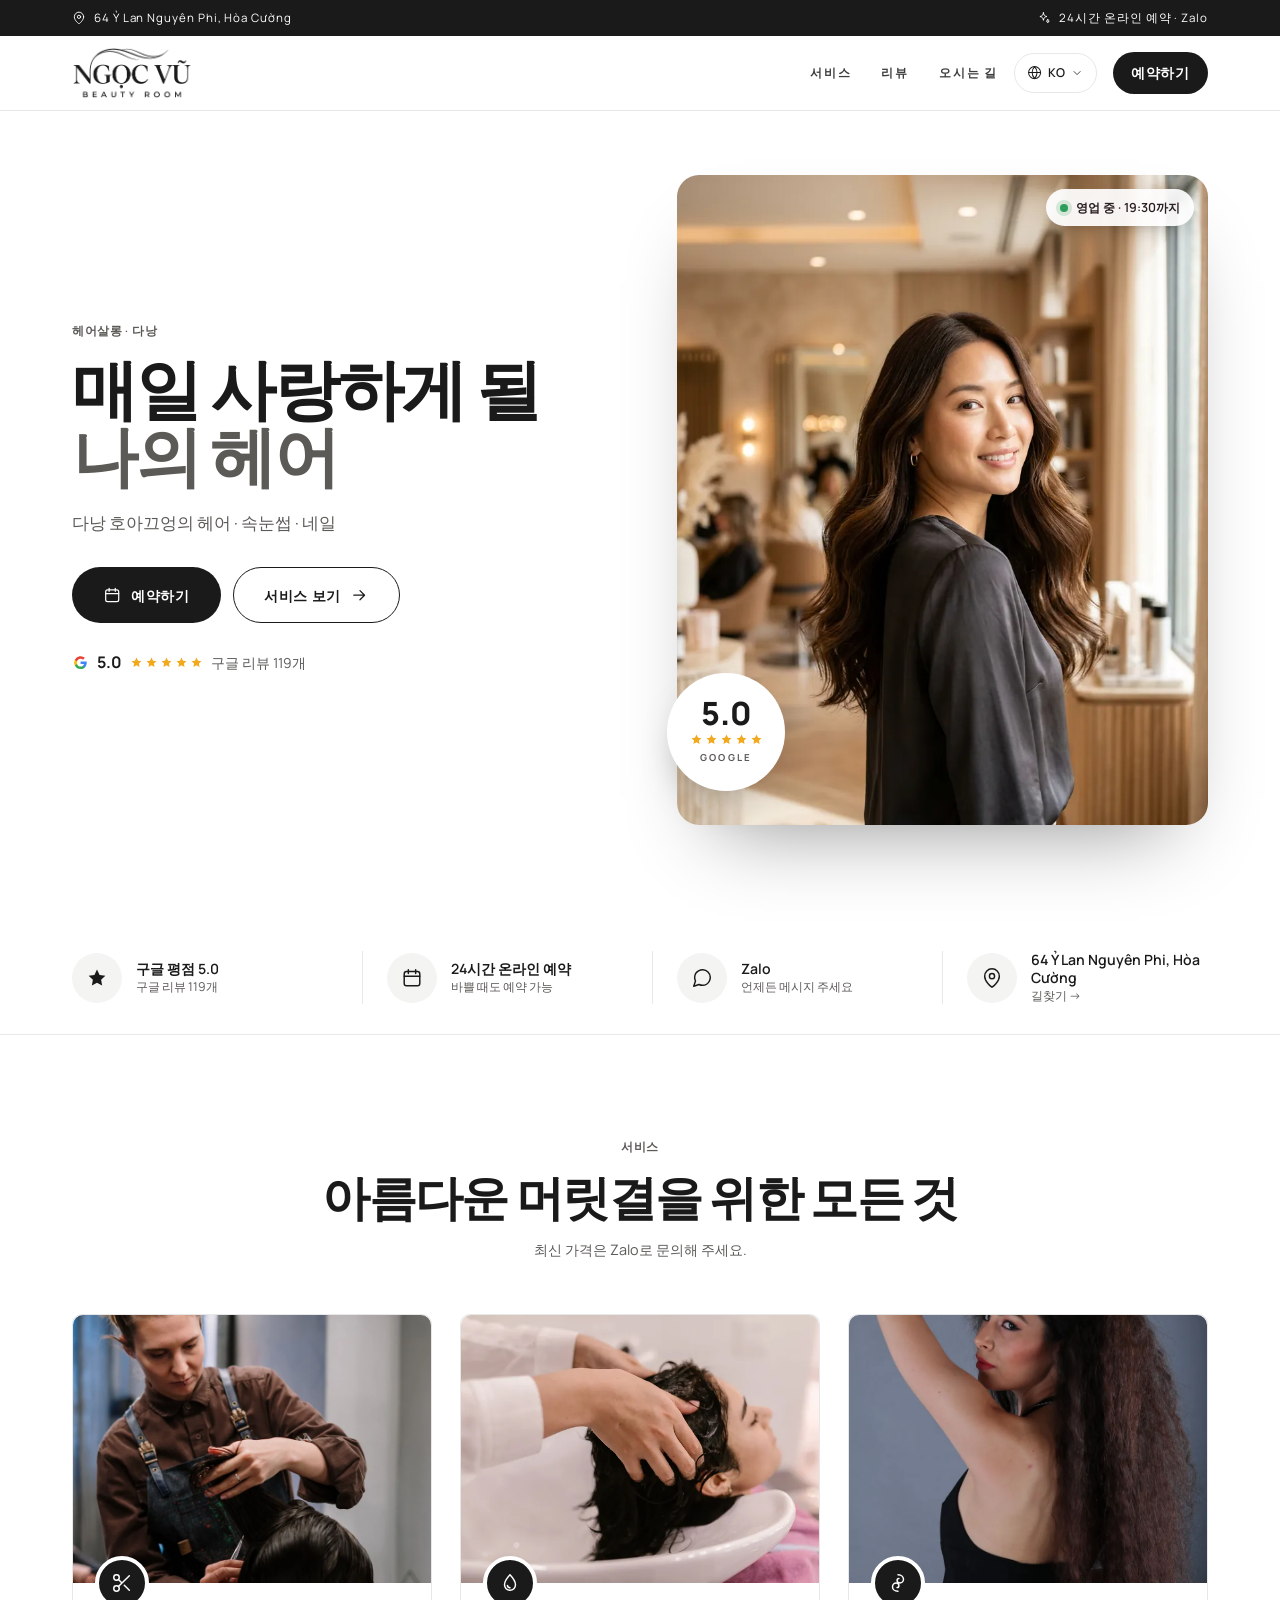
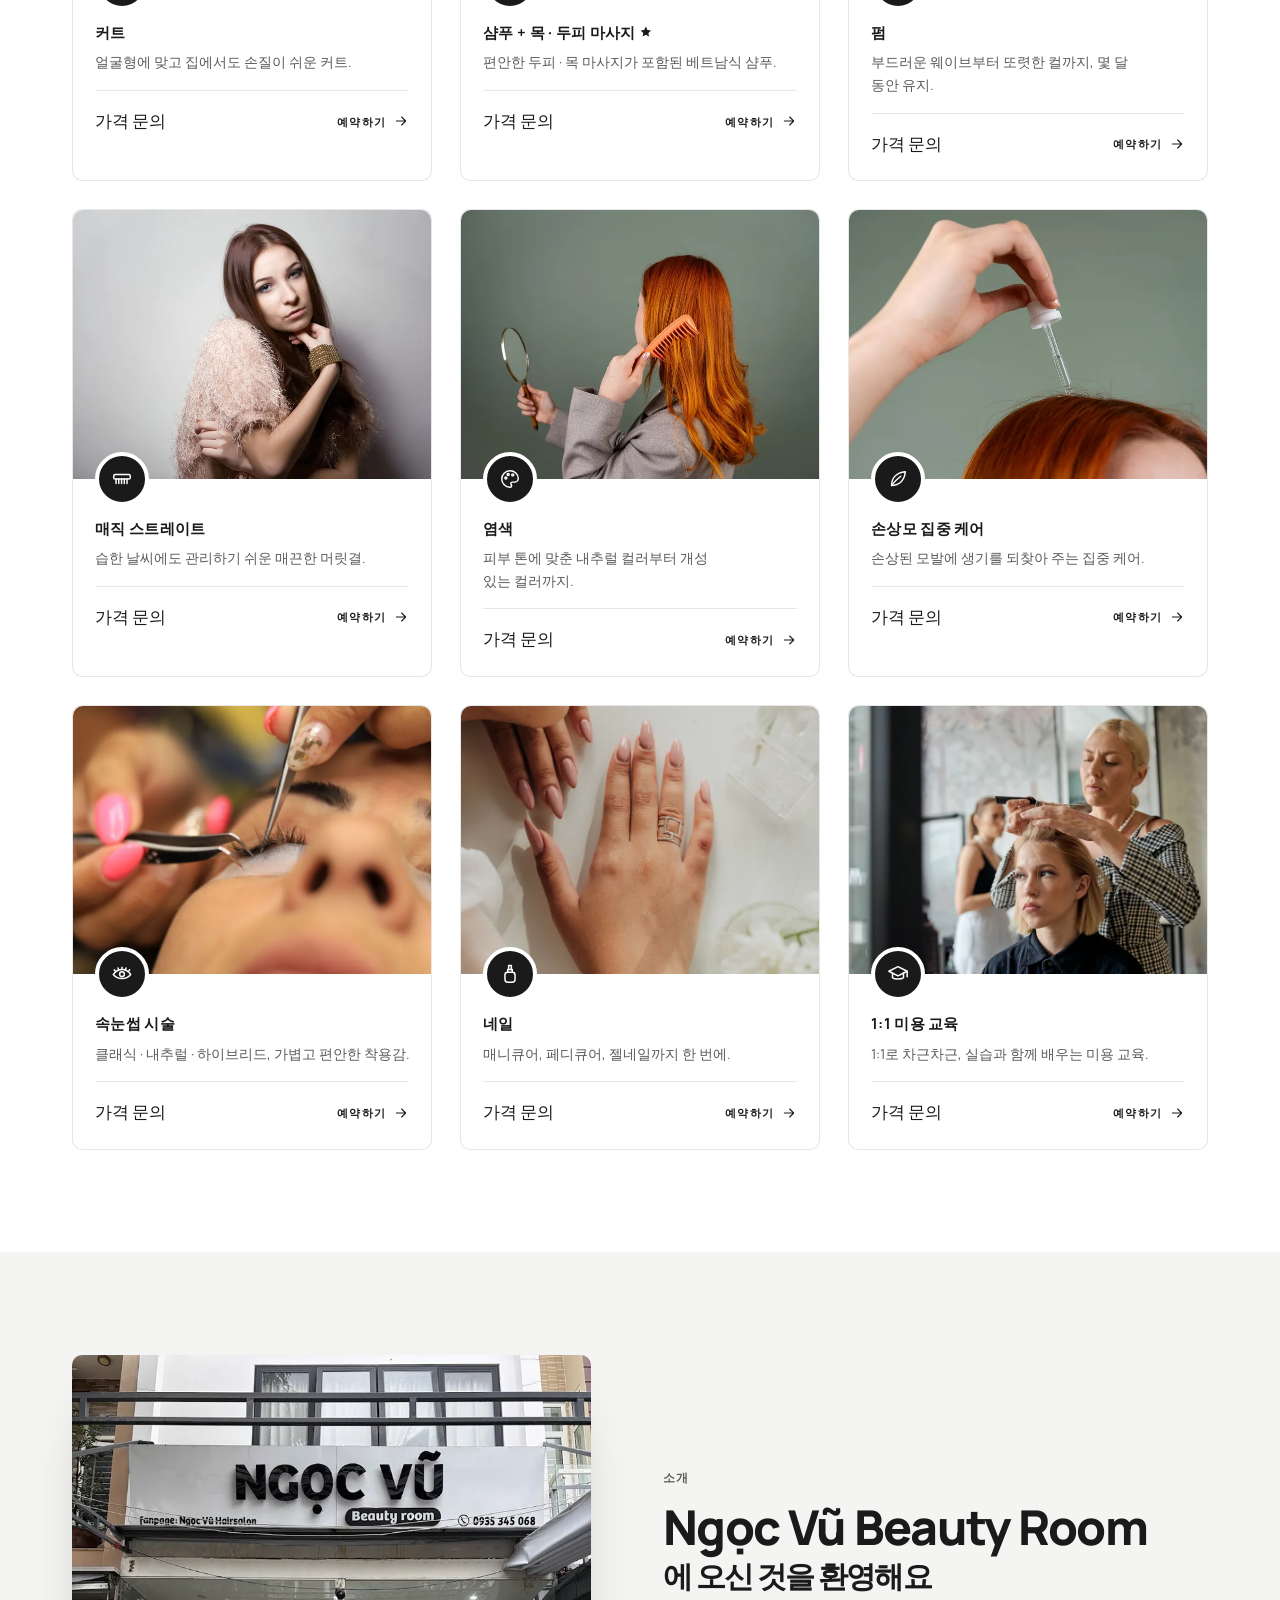
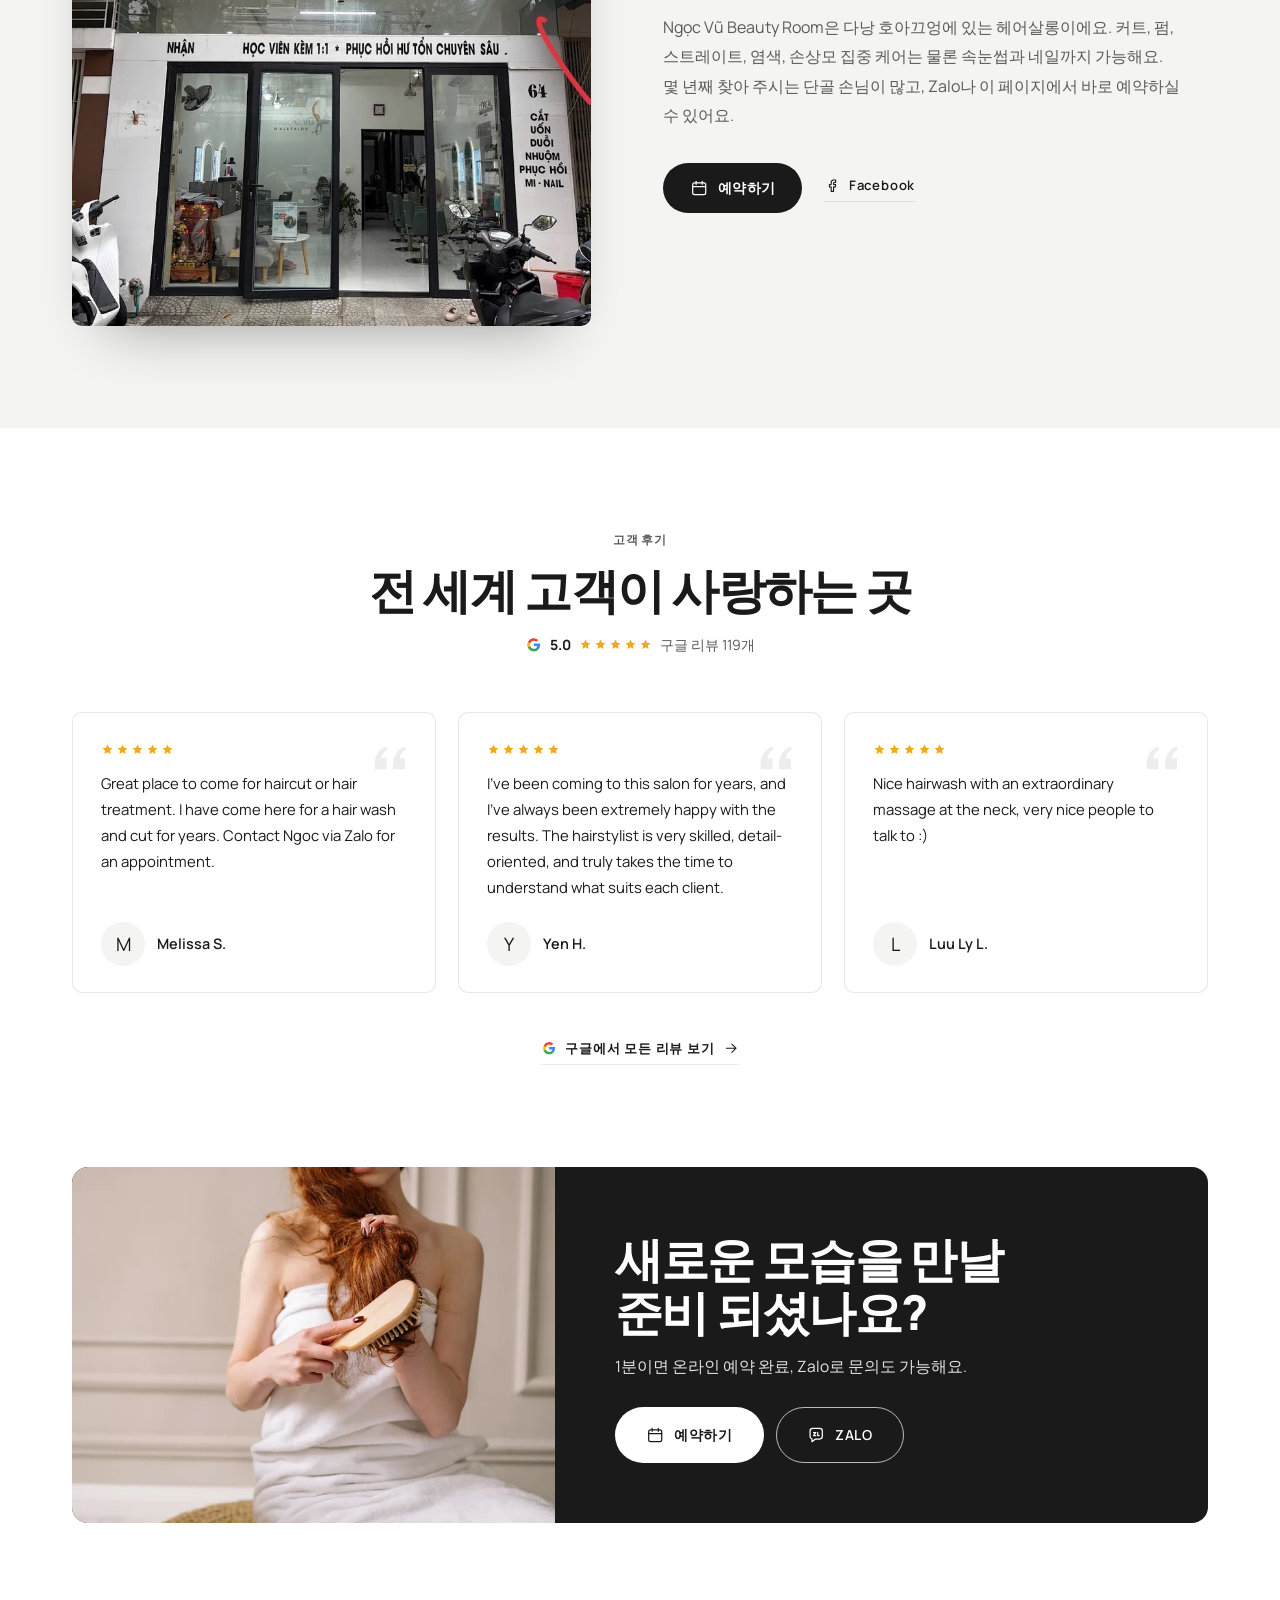
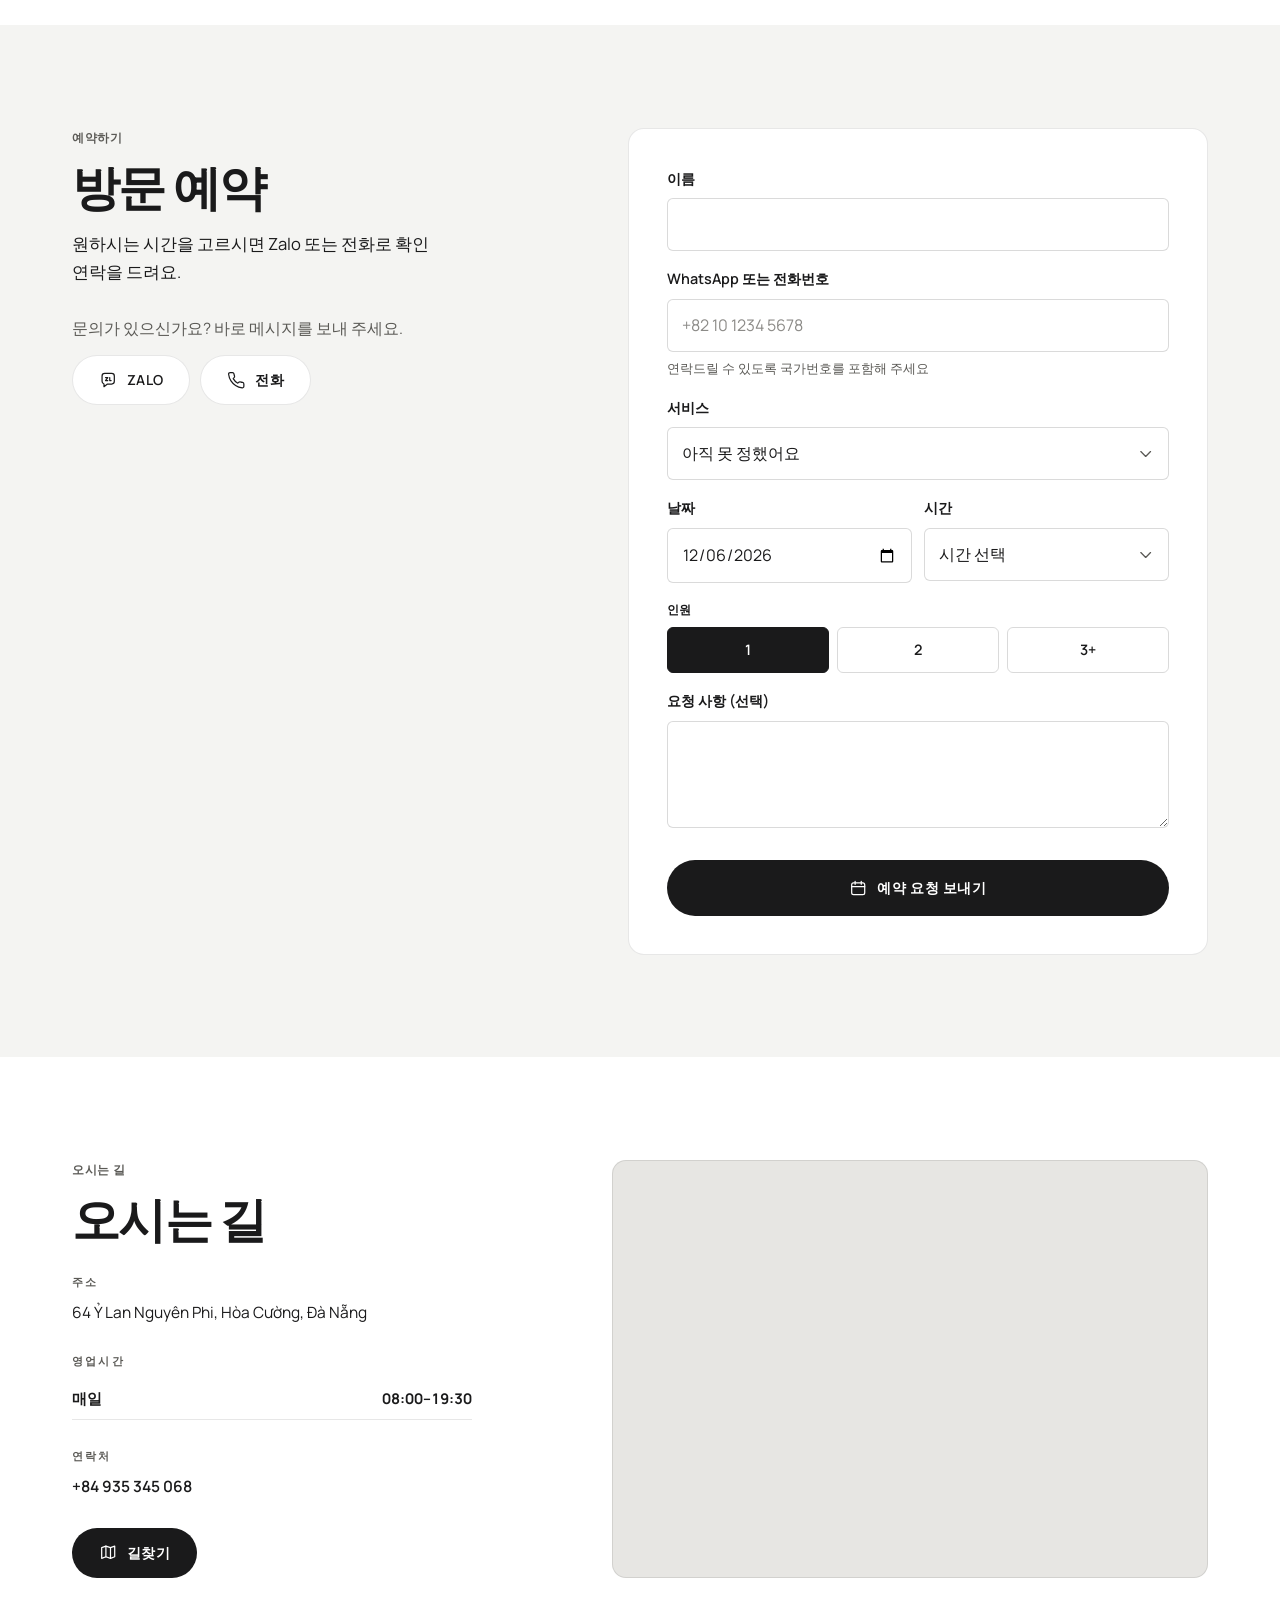
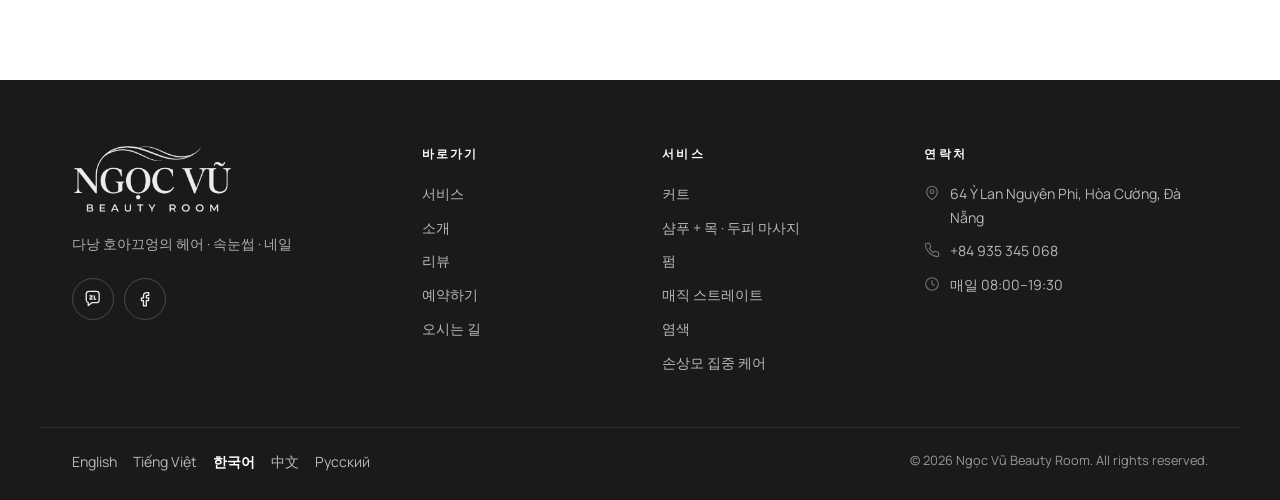
==== commit 2e0078f6: "Update ngoc-vu-hair preview site Co-Authored-By: Claude Opus 5.5 <noreply@anthropic.com>" ====
--- a/ko/index.html
+++ b/ko/index.html
@@ -1,5 +1,5 @@
 <!doctype html>
-<html lang="ko" class="theme-sand niche-hair">
+<html lang="ko" class="theme-mono niche-hair">
 <head>
 <meta charset="utf-8">
 <meta name="viewport" content="width=device-width, initial-scale=1, viewport-fit=cover">
@@ -16,13 +16,13 @@
 <meta property="og:type" content="website">
 <meta property="og:title" content="Ngọc Vũ Beauty Room">
 <meta property="og:description" content="다낭 호아끄엉의 헤어 · 속눈썹 · 네일">
-<meta property="og:image" content="https://romans7997.github.io/ngoc-vu-hair/img/og.jpg"><meta name="theme-color" content="#ffffff">
+<meta property="og:image" content="https://romans7997.github.io/ngoc-vu-hair/img/og.jpg"><meta name="theme-color" content="#FFFFFF">
 <link rel="icon" href="../favicon.svg" type="image/svg+xml">
 <link rel="preconnect" href="https://fonts.googleapis.com">
 <link rel="preconnect" href="https://fonts.gstatic.com" crossorigin>
-<link rel="stylesheet" href="https://fonts.googleapis.com/css2?family=Playfair+Display:ital,wght@0,400;0,500;0,600;1,400;1,500&amp;family=Montserrat:wght@400;500;600;700&amp;family=Great+Vibes&amp;display=swap">
-<link rel="stylesheet" href="../assets/site.css?v=fedd9652">
-<style>:root{ --bg:#ffffff;--soft:#f8f3ed;--soft2:#efe5d9;--surface:#ffffff;--ink:#1e1a16;--muted:#6d645b;--line:rgba(30,26,22,.10);--accent:#a2713f;--accent-dark:#7c5630;--accent-ink:#ffffff;--accent-soft:rgba(162,113,63,.12);--footer:#1a1714;--footer-ink:#efe7dd;--radius:12px;--font-head:'Playfair Display',Georgia,'Times New Roman',serif;--font-body:'Montserrat','Apple SD Gothic Neo','Malgun Gothic','Noto Sans KR','PingFang SC','Hiragino Sans GB','Microsoft YaHei','Noto Sans SC',system-ui,-apple-system,'Segoe UI',Roboto,sans-serif;--font-script:'Great Vibes',cursive }</style>
+<link rel="stylesheet" href="https://fonts.googleapis.com/css2?family=Manrope:wght@400;500;600;700;800&amp;family=Great+Vibes&amp;display=swap">
+<link rel="stylesheet" href="../assets/site.css?v=602ad1a1">
+<style>:root{ --bg:#FFFFFF;--soft:#F4F4F2;--soft2:#E7E6E3;--surface:#ffffff;--ink:#1A1A1B;--muted:#5B5A56;--line:rgba(26,26,27,.10);--accent:#1A1A1B;--accent-dark:#000000;--accent-ink:#ffffff;--accent-soft:rgba(26,26,27,.06);--footer:#1A1A1B;--footer-ink:#ECECEA;--radius:10px;--font-head:'Manrope',Georgia,'Times New Roman',serif;--font-body:'Manrope','Apple SD Gothic Neo','Malgun Gothic','Noto Sans KR','PingFang SC','Hiragino Sans GB','Microsoft YaHei','Noto Sans SC',system-ui,-apple-system,'Segoe UI',Roboto,sans-serif;--font-script:'Great Vibes',cursive;--head-weight:800;--head-tracking:-0.035em;--em-style:normal;--btn-radius:999px }</style>
 <link rel="preload" as="image" href="../img/hero-928.webp" imagesrcset="../img/hero-800.webp 800w, ../img/hero-928.webp 928w" imagesizes="(min-width: 960px) 50vw, 100vw">
 <script type="application/ld+json">{"@context": "https://schema.org", "@type": "HairSalon", "name": "Ngọc Vũ Beauty Room", "telephone": "+84935345068", "url": "https://romans7997.github.io/ngoc-vu-hair/ko/", "address": {"@type": "PostalAddress", "streetAddress": "64 Ỷ Lan Nguyên Phi, Hòa Cường, Đà Nẵng", "addressLocality": "Da Nang", "addressCountry": "VN"}, "openingHoursSpecification": [{"@type": "OpeningHoursSpecification", "dayOfWeek": "Monday", "opens": "08:00", "closes": "19:30"}, {"@type": "OpeningHoursSpecification", "dayOfWeek": "Tuesday", "opens": "08:00", "closes": "19:30"}, {"@type": "OpeningHoursSpecification", "dayOfWeek": "Wednesday", "opens": "08:00", "closes": "19:30"}, {"@type": "OpeningHoursSpecification", "dayOfWeek": "Thursday", "opens": "08:00", "closes": "19:30"}, {"@type": "OpeningHoursSpecification", "dayOfWeek": "Friday", "opens": "08:00", "closes": "19:30"}, {"@type": "OpeningHoursSpecification", "dayOfWeek": "Saturday", "opens": "08:00", "closes": "19:30"}, {"@type": "OpeningHoursSpecification", "dayOfWeek": "Sunday", "opens": "08:00", "closes": "19:30"}], "sameAs": ["https://www.facebook.com/share/zizKv9jR9bhix95x/", "https://www.google.com/maps/place/?q=place_id:ChIJFSICDgAZQjERq6g8MRtW8YA"], "priceRange": "₫₫", "image": "https://romans7997.github.io/ngoc-vu-hair/img/hero-928.webp"}</script>
 </head>
@@ -269,7 +269,7 @@
           <div class="field">
             <label for="f-contact">WhatsApp 또는 전화번호</label>
             <input id="f-contact" name="contact" type="tel" autocomplete="tel" inputmode="tel" required maxlength="40" placeholder="+82 10 1234 5678" aria-describedby="f-contact-hint">
-            <small class="field-hint" id="f-contact-hint">WhatsApp으로 연락드릴 수 있도록 국가번호를 포함해 주세요</small>
+            <small class="field-hint" id="f-contact-hint">연락드릴 수 있도록 국가번호를 포함해 주세요</small>
           </div>
           <div class="field">
             <label for="f-service">서비스</label>
--- a/assets/site.css
+++ b/assets/site.css
@@ -17,9 +17,9 @@
 @media (min-width:768px){.wrap{padding-inline:32px}}
 
 h1,h2,h3,h4{margin:0;text-wrap:balance}
-h1,h2{font-family:var(--font-head);font-weight:500;letter-spacing:-.01em;line-height:1.1}
+h1,h2{font-family:var(--font-head);font-weight:var(--head-weight);letter-spacing:var(--head-tracking);line-height:1.1}
 h2{font-size:clamp(2rem,4.2vw,3rem)}
-h1 em,h2 em{font-style:italic;font-weight:400;color:var(--accent)}
+h1 em,h2 em{font-style:var(--em-style);font-weight:inherit;color:var(--accent)}
 p{margin:0;text-wrap:pretty}
 .eyebrow{font-family:var(--font-body);font-size:.72rem;font-weight:600;letter-spacing:.22em;text-transform:uppercase;color:var(--accent);margin-bottom:14px}
 :lang(ko) .eyebrow,:lang(zh) .eyebrow{letter-spacing:.06em}
@@ -40,7 +40,7 @@
 
 .btn{display:inline-flex;align-items:center;justify-content:center;gap:.6rem;min-height:50px;padding:0 1.6rem;border-radius:6px;
   border:1.5px solid transparent;font-weight:600;font-size:.76rem;letter-spacing:.13em;text-transform:uppercase;line-height:1.1;
-  text-decoration:none;cursor:pointer;white-space:nowrap;transition:background .18s,color .18s,border-color .18s,transform .18s,box-shadow .18s}
+  text-decoration:none;cursor:pointer;white-space:nowrap;border-radius:var(--btn-radius);transition:background .18s,color .18s,border-color .18s,transform .18s,box-shadow .18s}
 :lang(ko) .btn,:lang(zh) .btn{letter-spacing:.04em;font-size:.86rem}
 .btn:active{transform:translateY(1px)}
 .btn .ic{width:1.15rem;height:1.15rem}
@@ -79,7 +79,7 @@
 .footer .logo-img{height:70px}
 .logo-main{font-family:var(--font-head);font-size:1.45rem;font-weight:500;letter-spacing:.04em;white-space:nowrap}
 .logo-sub{margin-top:5px;font-size:.58rem;font-weight:600;letter-spacing:.32em;text-transform:uppercase;color:var(--muted);white-space:nowrap}
-.theme-rose .logo-main,.theme-sage .logo-main{font-family:var(--font-script);font-size:2.2rem;font-weight:400;letter-spacing:0;color:var(--accent)}
+.theme-rose .logo-main,.theme-sage .logo-main,.theme-arch .logo-main{font-family:var(--font-script);font-size:2.2rem;font-weight:400;letter-spacing:0;color:var(--accent)}
 .theme-sand .logo-main{text-transform:uppercase;letter-spacing:.12em;font-size:1.2rem}
 .nav-links{display:none;gap:30px;font-size:.72rem;font-weight:600;letter-spacing:.16em;text-transform:uppercase}
 .nav-links a{text-decoration:none;opacity:.85}
@@ -118,7 +118,7 @@
 .hero-rating{display:inline-flex;align-items:center;gap:8px;margin-top:26px;font-size:.86rem;color:var(--muted);text-decoration:none}
 .hero-rating strong{color:var(--ink);font-size:1rem}
 .hero-frame{position:relative;overflow:hidden;aspect-ratio:4/4.3;border-radius:22px;box-shadow:0 40px 80px -40px rgba(0,0,0,.45)}
-.theme-rose .hero-frame,.theme-sage .hero-frame{border-radius:999px 999px 22px 22px}
+.theme-rose .hero-frame,.theme-sage .hero-frame,.theme-arch .hero-frame{border-radius:999px 999px 22px 22px}
 @media (min-width:960px){.hero-frame{aspect-ratio:4/4.9}}
 .hero-img{width:100%;height:100%;object-fit:cover}
 .hero-badge{position:absolute;left:-10px;bottom:34px;display:grid;place-items:center;align-content:center;gap:4px;width:118px;height:118px;
@@ -201,7 +201,7 @@
 @media (min-width:960px){.about-grid{grid-template-columns:minmax(0,1fr) minmax(0,1.05fr);gap:72px}}
 .about-media{overflow:hidden;border-radius:var(--radius);aspect-ratio:4/3.2;box-shadow:0 30px 60px -36px rgba(0,0,0,.45)}
 @media (min-width:960px){.about-media{aspect-ratio:4/4.4}}
-.theme-rose .about-media,.theme-sage .about-media{border-radius:var(--radius) 160px var(--radius) var(--radius)}
+.theme-rose .about-media,.theme-sage .about-media,.theme-arch .about-media{border-radius:var(--radius) 160px var(--radius) var(--radius)}
 .about-media img{width:100%;height:100%;object-fit:cover}
 .about-copy h2 em{display:block}
 .welcome-suffix{display:block;font-size:.62em;margin-top:6px}
@@ -365,3 +365,24 @@
   html{scroll-behavior:auto}
   *,*::before,*::after{transition:none!important;animation:none!important}
 }
+
+/* ---------- тема mono (вывеска Ngọc Vũ) ---------- */
+.theme-mono .script{display:none}
+.theme-mono .hero{background:var(--bg)}
+.theme-mono .hero-title{font-size:clamp(2.4rem,5.6vw,4.1rem);line-height:1.02}
+.theme-mono .hero-title em{color:var(--muted)}
+.theme-mono .btn-accent{box-shadow:none}
+.theme-mono .card,.theme-mono .rv-card,.theme-mono .book-card{box-shadow:none}
+.theme-mono .card:hover{box-shadow:0 18px 40px -30px rgba(0,0,0,.3)}
+.theme-mono .announce{background:var(--ink)}
+.theme-mono .cta-inner{background:var(--ink);box-shadow:none}
+.theme-mono .btn-light{color:var(--ink)}
+.theme-mono .about h2 em,.theme-mono .about-copy h2 em{color:var(--ink)}
+.theme-mono .eyebrow{color:var(--muted)}
+.theme-mono .trust-ic{background:var(--soft);color:var(--ink)}
+.theme-mono .card-ic{background:var(--ink)}
+.theme-mono .card-link{color:var(--ink)}
+.theme-mono .rv-avatar{background:var(--soft);color:var(--ink)}
+.theme-mono .rv-quote .ic{color:rgba(26,26,27,.08)}
+.theme-mono .hb-num{font-weight:800}
+.theme-arch .about{background:var(--soft)}
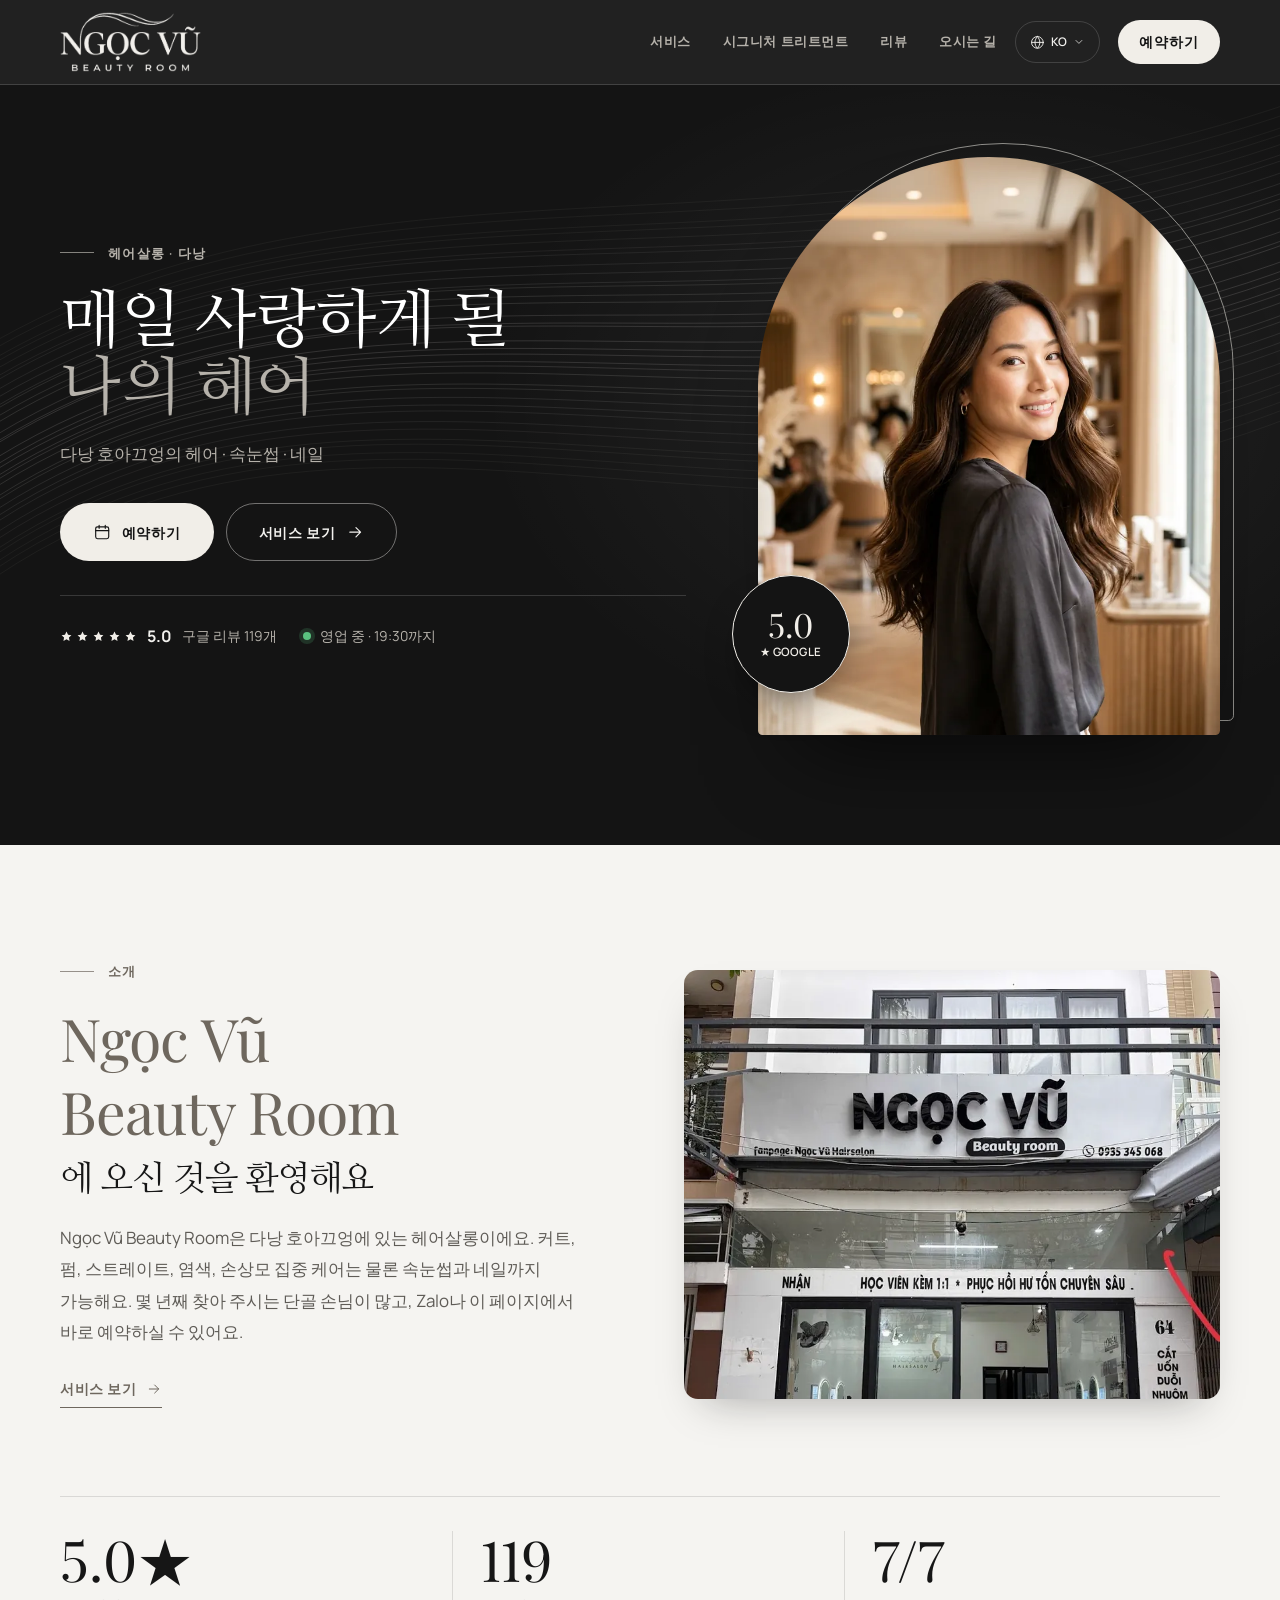
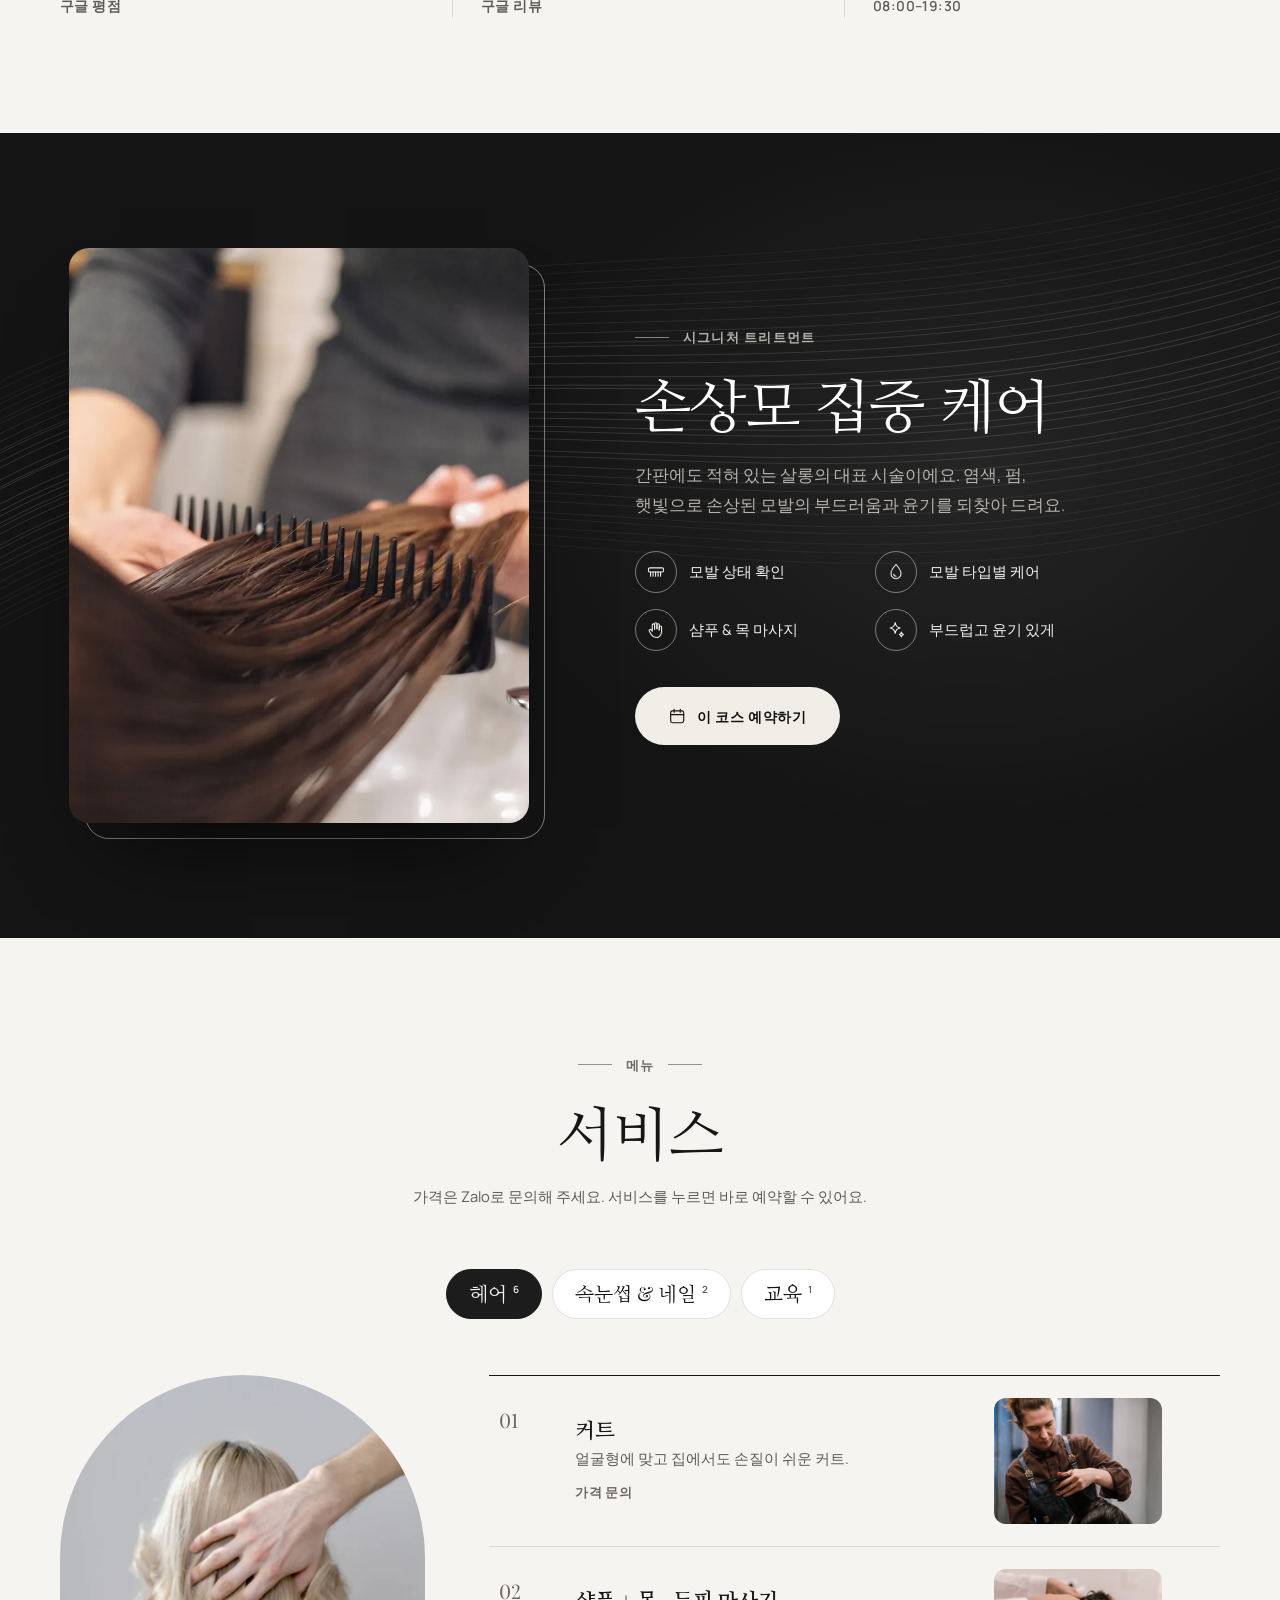
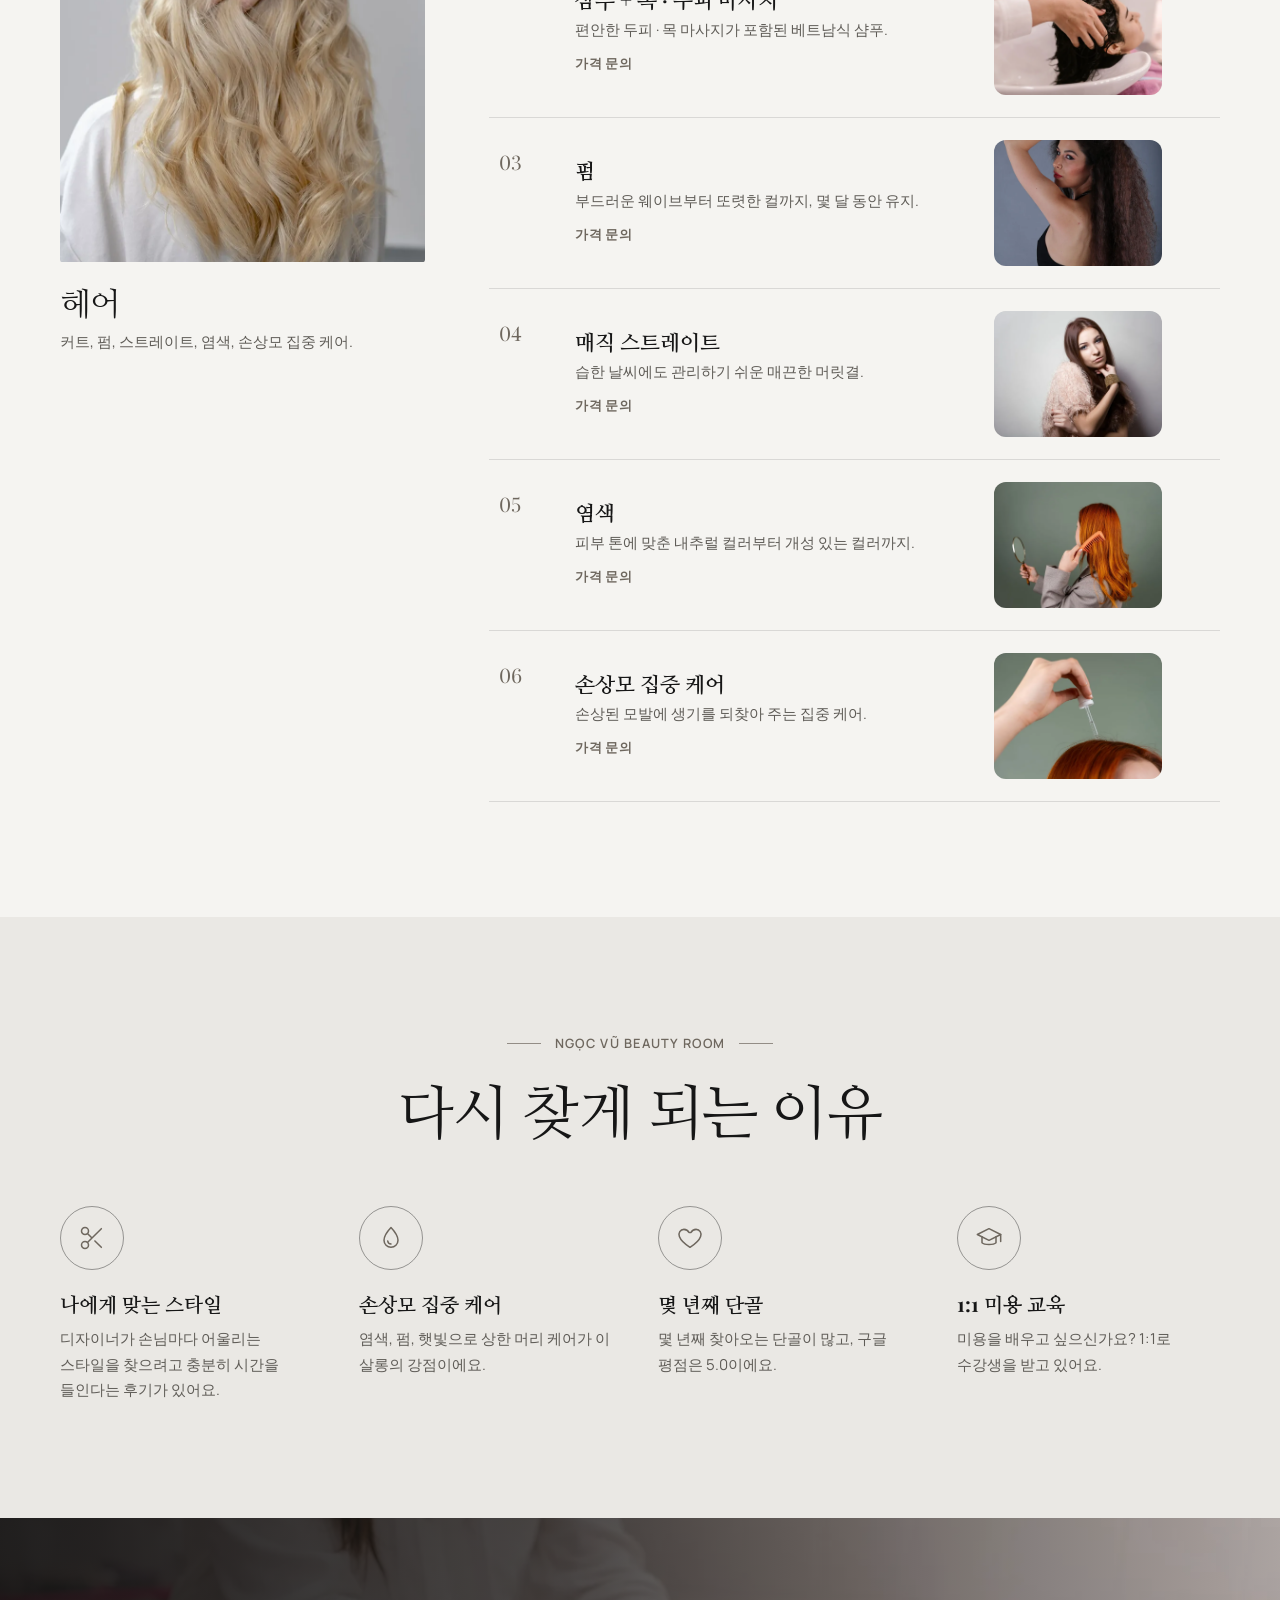
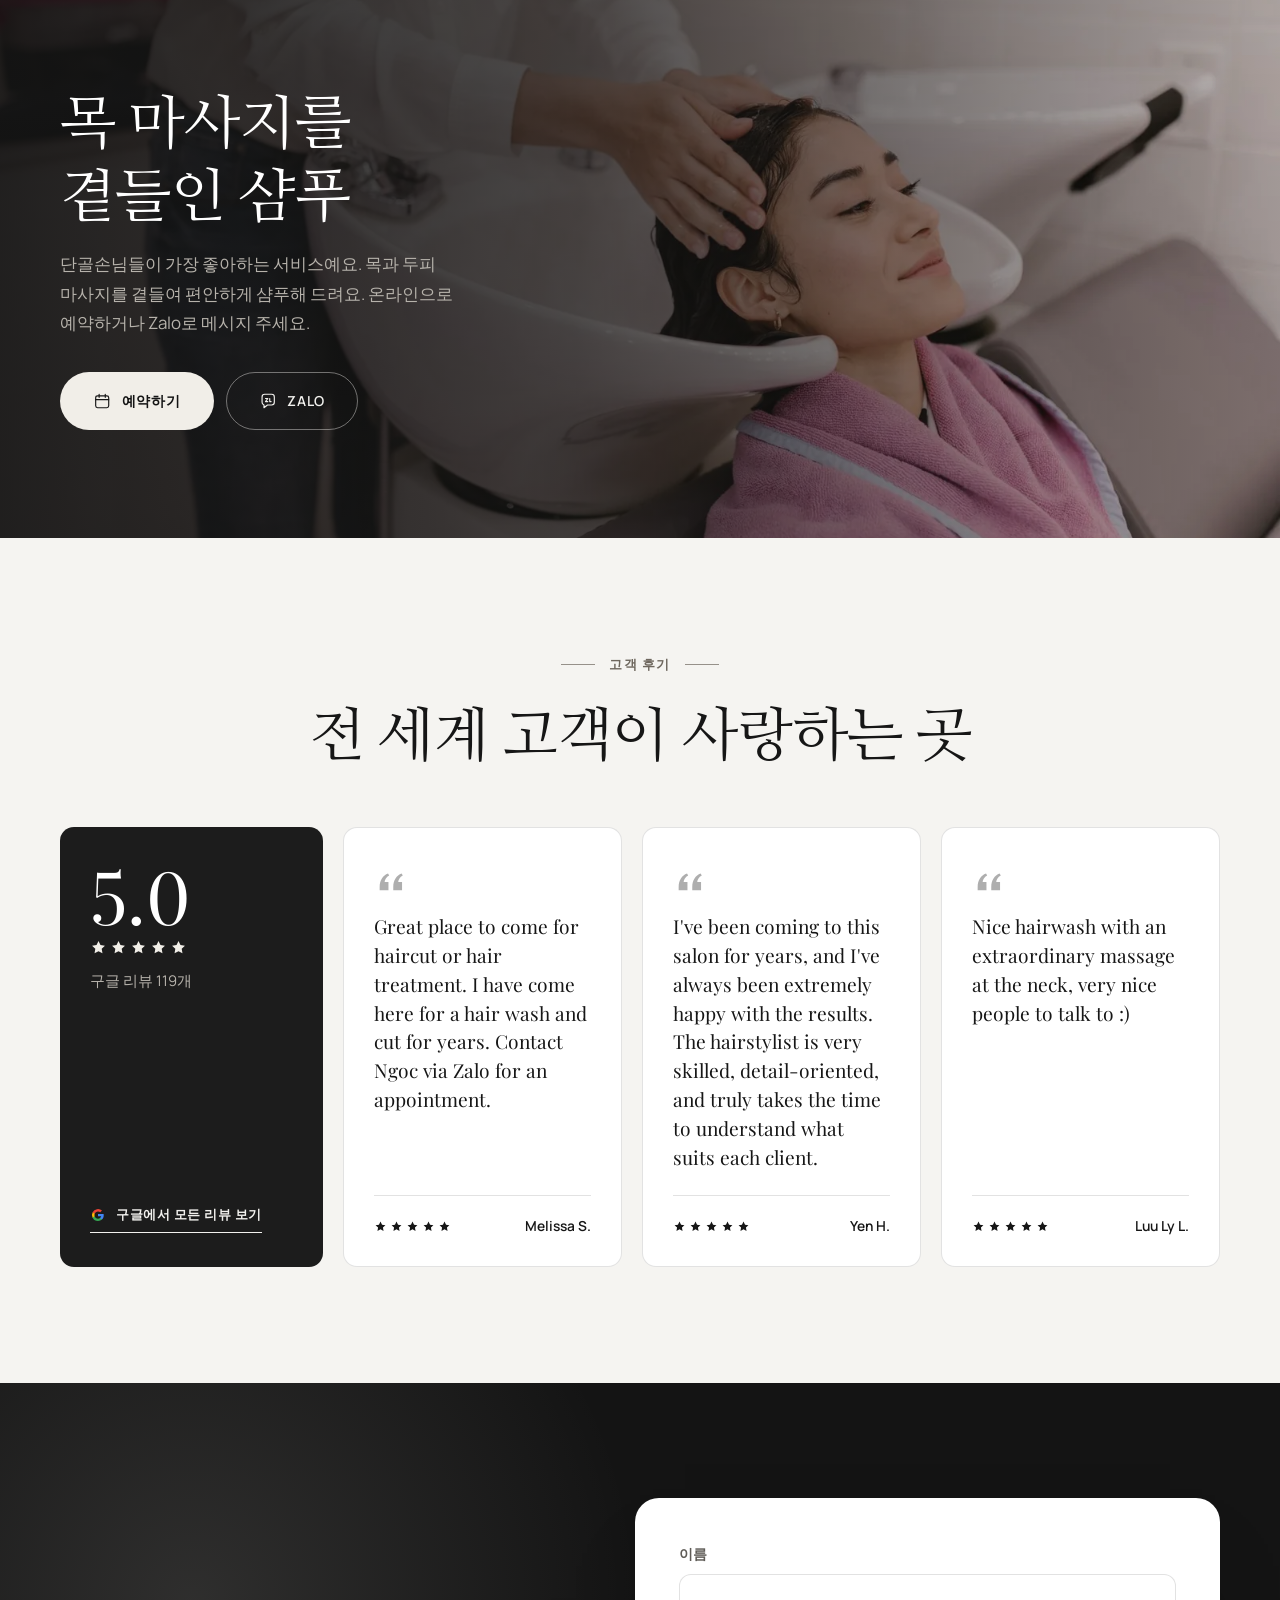
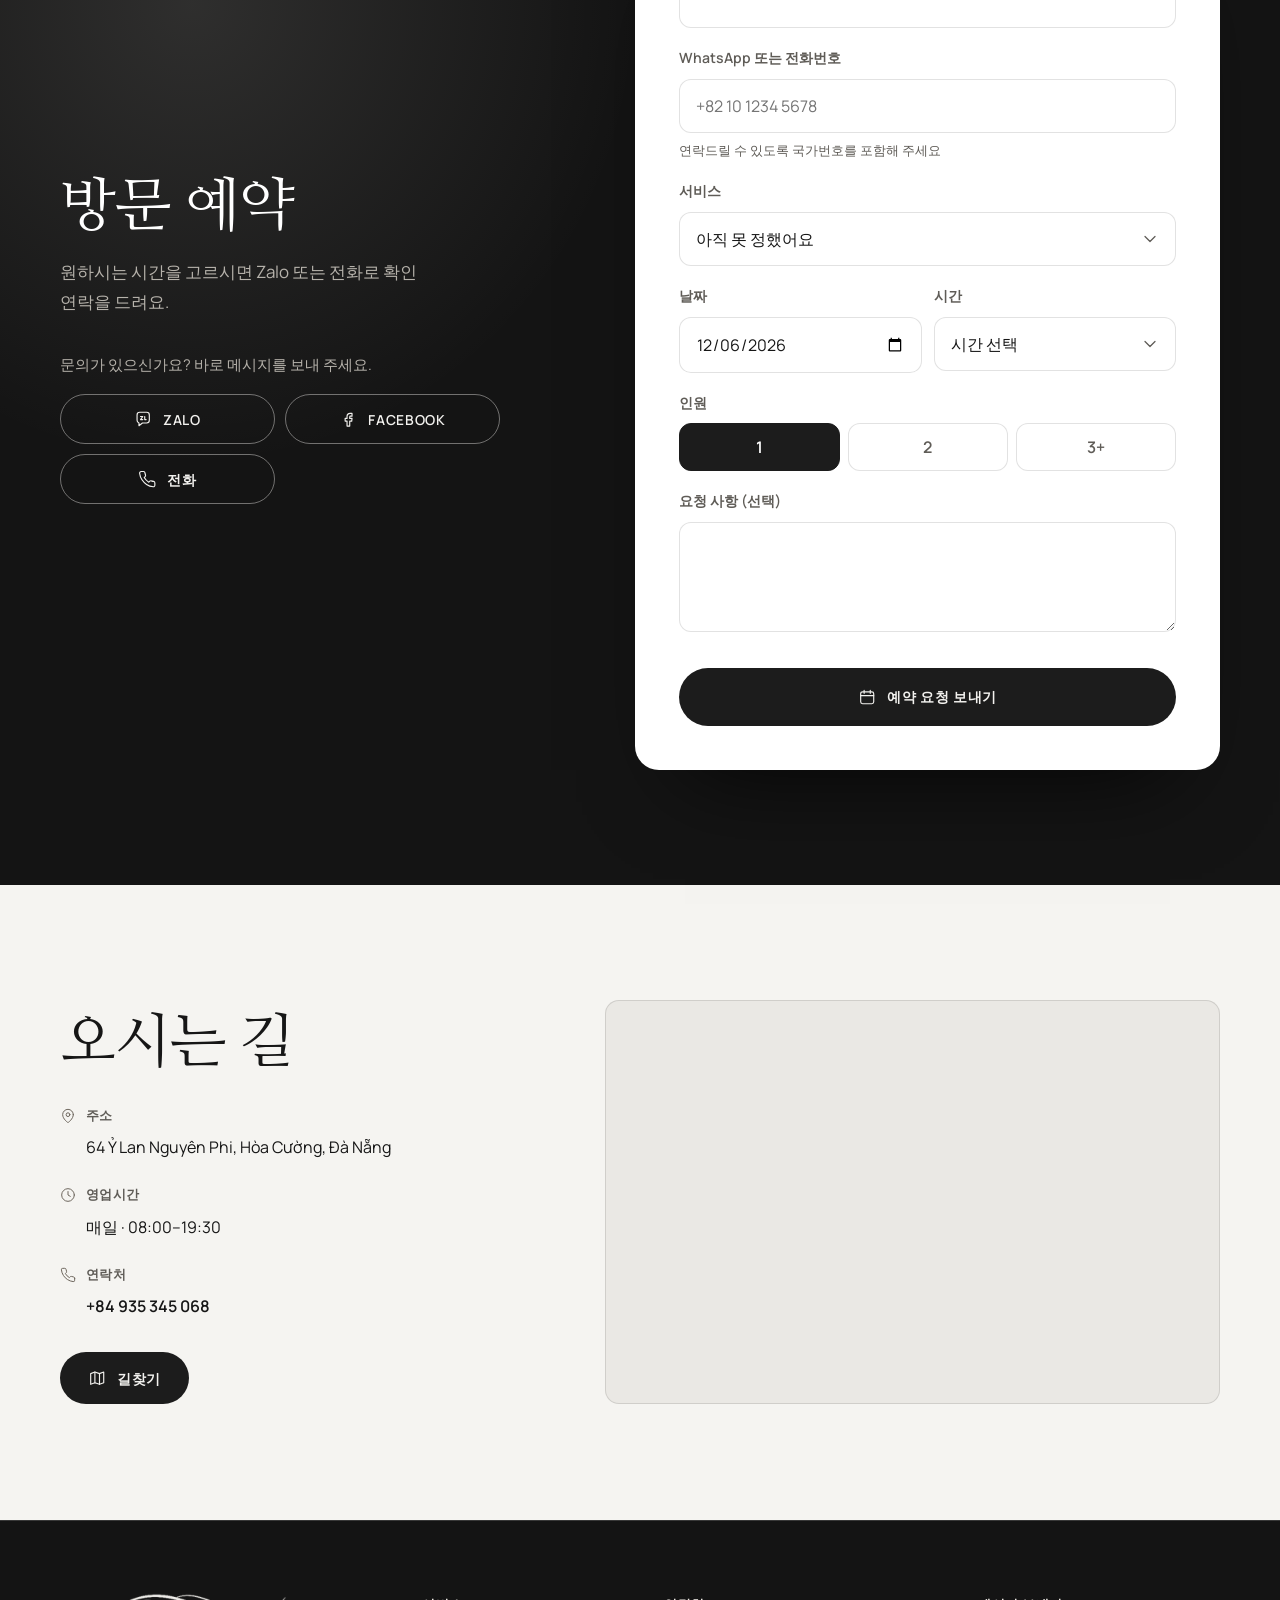
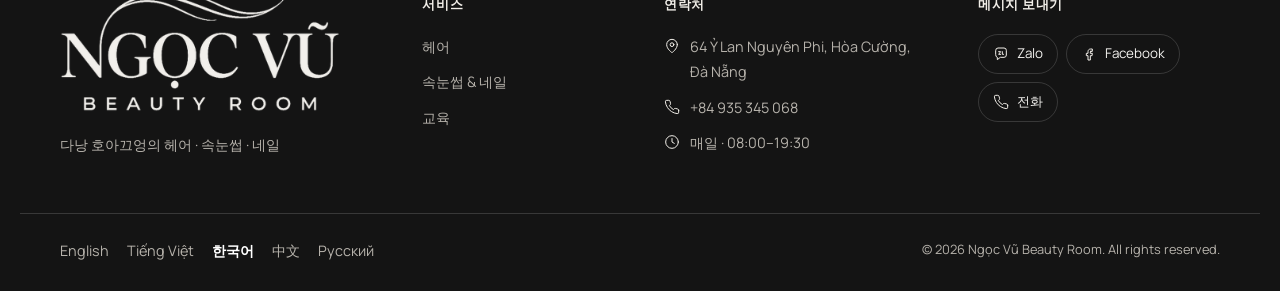
==== commit 3c05bf27: "Update ngoc-vu-hair preview site Co-Authored-By: Claude Opus 5.5 <noreply@anthropic.com>" ====
--- a/ko/index.html
+++ b/ko/index.html
@@ -1,5 +1,5 @@
 <!doctype html>
-<html lang="ko" class="theme-mono niche-hair">
+<html lang="ko" class="v3 bg-strands t-mono">
 <head>
 <meta charset="utf-8">
 <meta name="viewport" content="width=device-width, initial-scale=1, viewport-fit=cover">
@@ -16,31 +16,26 @@
 <meta property="og:type" content="website">
 <meta property="og:title" content="Ngọc Vũ Beauty Room">
 <meta property="og:description" content="다낭 호아끄엉의 헤어 · 속눈썹 · 네일">
-<meta property="og:image" content="https://romans7997.github.io/ngoc-vu-hair/img/og.jpg"><meta name="theme-color" content="#FFFFFF">
+<meta property="og:image" content="https://romans7997.github.io/ngoc-vu-hair/img/og.jpg"><meta name="theme-color" content="#1f150e">
 <link rel="icon" href="../favicon.svg" type="image/svg+xml">
 <link rel="preconnect" href="https://fonts.googleapis.com">
 <link rel="preconnect" href="https://fonts.gstatic.com" crossorigin>
-<link rel="stylesheet" href="https://fonts.googleapis.com/css2?family=Manrope:wght@400;500;600;700;800&amp;family=Great+Vibes&amp;display=swap">
-<link rel="stylesheet" href="../assets/site.css?v=602ad1a1">
-<style>:root{ --bg:#FFFFFF;--soft:#F4F4F2;--soft2:#E7E6E3;--surface:#ffffff;--ink:#1A1A1B;--muted:#5B5A56;--line:rgba(26,26,27,.10);--accent:#1A1A1B;--accent-dark:#000000;--accent-ink:#ffffff;--accent-soft:rgba(26,26,27,.06);--footer:#1A1A1B;--footer-ink:#ECECEA;--radius:10px;--font-head:'Manrope',Georgia,'Times New Roman',serif;--font-body:'Manrope','Apple SD Gothic Neo','Malgun Gothic','Noto Sans KR','PingFang SC','Hiragino Sans GB','Microsoft YaHei','Noto Sans SC',system-ui,-apple-system,'Segoe UI',Roboto,sans-serif;--font-script:'Great Vibes',cursive;--head-weight:800;--head-tracking:-0.035em;--em-style:normal;--btn-radius:999px }</style>
-<link rel="preload" as="image" href="../img/hero-928.webp" imagesrcset="../img/hero-800.webp 800w, ../img/hero-928.webp 928w" imagesizes="(min-width: 960px) 50vw, 100vw">
+<link rel="stylesheet" href="https://fonts.googleapis.com/css2?family=Playfair+Display:ital,wght@0,400;0,500;0,600;1,400;1,500&amp;family=Manrope:wght@400;500;600;700&amp;family=Nanum+Myeongjo:wght@400;700&amp;display=swap">
+<link rel="stylesheet" href="../assets/v3.css?v=10a3d009">
+<style>:root{ --wood:#141414;--wood-2:#1c1c1c;--wood-3:#2b2b2b;--wood-rgb:20,20,20;--cream:#f5f4f1;--cream-2:#eae8e4;--paper:#ffffff;--ink:#161616;--ink-rgb:22,22,22;--muted:#5f5c57;--muted-strong:#4a4844;--line:rgba(22,22,22,.12);--gold:#f1eee8;--gold-hi:#ffffff;--gold-deep:#6e675e;--btn-ink:#141414;--gold-rgb:241,238,232;--glow-rgb:255,255,255;--glow2-rgb:120,120,120;--deep-rgb:22,22,22;--on-dark:#f2f1ee;--on-dark-muted:#b6b2ab;--on-dark-rgb:242,241,238;--line-dark:rgba(242,241,238,.16);--on-dark-head:#ffffff;--slat-rgb:255,255,255;--font-head:'Playfair Display',Georgia,serif;--font-num:'Playfair Display',Georgia,serif;--font-head-ru:'Playfair Display',Georgia,serif;--font-head-ko:'Playfair Display','Nanum Myeongjo',serif;--font-head-zh:'Playfair Display','Noto Serif SC',serif;--font-body:'Manrope','Apple SD Gothic Neo','Malgun Gothic','Noto Sans KR','PingFang SC','Microsoft YaHei','Noto Sans SC',system-ui,-apple-system,'Segoe UI',Roboto,sans-serif;--radius:14px }</style>
+<script>document.documentElement.classList.add("js")</script>
+<link rel="preload" as="image" href="../img/hero-928.webp" imagesrcset="../img/hero-800.webp 800w, ../img/hero-928.webp 928w" imagesizes="(min-width: 960px) 40vw, 100vw">
 <script type="application/ld+json">{"@context": "https://schema.org", "@type": "HairSalon", "name": "Ngọc Vũ Beauty Room", "telephone": "+84935345068", "url": "https://romans7997.github.io/ngoc-vu-hair/ko/", "address": {"@type": "PostalAddress", "streetAddress": "64 Ỷ Lan Nguyên Phi, Hòa Cường, Đà Nẵng", "addressLocality": "Da Nang", "addressCountry": "VN"}, "openingHoursSpecification": [{"@type": "OpeningHoursSpecification", "dayOfWeek": "Monday", "opens": "08:00", "closes": "19:30"}, {"@type": "OpeningHoursSpecification", "dayOfWeek": "Tuesday", "opens": "08:00", "closes": "19:30"}, {"@type": "OpeningHoursSpecification", "dayOfWeek": "Wednesday", "opens": "08:00", "closes": "19:30"}, {"@type": "OpeningHoursSpecification", "dayOfWeek": "Thursday", "opens": "08:00", "closes": "19:30"}, {"@type": "OpeningHoursSpecification", "dayOfWeek": "Friday", "opens": "08:00", "closes": "19:30"}, {"@type": "OpeningHoursSpecification", "dayOfWeek": "Saturday", "opens": "08:00", "closes": "19:30"}, {"@type": "OpeningHoursSpecification", "dayOfWeek": "Sunday", "opens": "08:00", "closes": "19:30"}], "sameAs": ["https://www.facebook.com/share/zizKv9jR9bhix95x/", "https://www.google.com/maps/place/?q=place_id:ChIJFSICDgAZQjERq6g8MRtW8YA"], "priceRange": "₫₫", "image": "https://romans7997.github.io/ngoc-vu-hair/img/hero-928.webp"}</script>
 </head>
 <body>
 <a class="skip" href="#main">본문으로 건너뛰기</a>
 
-<div class="announce"><div class="wrap announce-inner">
-  <span class="announce-loc"><svg class="ic" viewBox="0 0 24 24" aria-hidden="true" focusable="false"><path d="M20 10c0 6.5-8 12-8 12s-8-5.5-8-12a8 8 0 0 1 16 0z"/><circle cx="12" cy="10" r="2.8"/></svg>64 Ỷ Lan Nguyên Phi, Hòa Cường</span>
-  <span class="announce-main"><svg class="ic" viewBox="0 0 24 24" aria-hidden="true" focusable="false"><path d="M11 3c.6 4.2 2.2 5.9 6 6.5-3.8.6-5.4 2.3-6 6.5-.6-4.2-2.2-5.9-6-6.5 3.8-.6 5.4-2.3 6-6.5z"/><path d="M18.5 14.5c.3 1.8 1 2.6 2.5 2.9-1.5.3-2.2 1.1-2.5 2.9-.3-1.8-1-2.6-2.5-2.9 1.5-.3 2.2-1.1 2.5-2.9z"/></svg>24시간 온라인 예약 · Zalo</span>
-</div></div>
-
 <header class="nav" id="top">
   <div class="wrap nav-inner">
-    <a class="logo" href="#top" aria-label="Ngọc Vũ Beauty Room">
-<img class="logo-img" src="../logo.png" alt="Ngọc Vũ Beauty Room"></a>
+    <a class="logo" href="#top" aria-label="Ngọc Vũ Beauty Room"><img class="logo-img" src="../logo-wide.png" alt="Ngọc Vũ Beauty Room" width="705" height="300"></a>
     <nav class="nav-links" aria-label="메뉴">
       <a href="#services">서비스</a>
-<a href="#reviews">리뷰</a>      <a href="#visit">오시는 길</a>
+<a href="#signature">시그니처 트리트먼트</a><a href="#reviews">리뷰</a>      <a href="#visit">오시는 길</a>
     </nav>
     <details class="lang">
       <summary aria-label="언어"><svg class="ic" viewBox="0 0 24 24" aria-hidden="true" focusable="false"><circle cx="12" cy="12" r="9.5"/><path d="M2.5 12h19M12 2.5c2.6 2.8 3.9 6 3.9 9.5S14.6 18.7 12 21.5C9.4 18.7 8.1 15.5 8.1 12S9.4 5.3 12 2.5z"/></svg><span>KO</span><svg class="ic chev" viewBox="0 0 24 24" aria-hidden="true" focusable="false"><path d="M6 9l6 6 6-6"/></svg></summary>
@@ -52,213 +47,209 @@
 <li><a href="../ru/" hreflang="ru" lang="ru" data-lang="ru">Русский</a></li>
       </ul>
     </details>
-<a class="btn btn-accent btn-sm nav-book" href="#book">예약하기</a>  </div>
+<a class="btn btn-gold btn-sm nav-book" href="#book">예약하기</a>  </div>
 </header>
 
 <main id="main">
   <section class="hero">
+    
     <div class="wrap hero-grid">
       <div class="hero-copy">
-        <p class="script hero-script" aria-hidden="true">good hair days <svg class="ic heart" viewBox="0 0 24 24" aria-hidden="true" focusable="false"><path d="M12 20s-7.4-4.5-9.1-9.2C1.7 7.5 3.7 4.6 6.8 4.6c2.1 0 3.6 1.2 4.3 2.7h1.8c.7-1.5 2.2-2.7 4.3-2.7 3.1 0 5.1 2.9 3.9 6.2C19.4 15.5 12 20 12 20z"/></svg></p>
-        <p class="eyebrow">헤어살롱 · 다낭</p>
+        <p class="eyebrow eyebrow-light">헤어살롱 · 다낭</p>
         <h1 class="hero-title"><span>매일 사랑하게 될</span> <em>나의 헤어</em></h1>
         <p class="hero-lead">다낭 호아끄엉의 헤어 · 속눈썹 · 네일</p>
         <div class="hero-cta">
-<a class="btn btn-accent btn-lg" href="#book"><svg class="ic" viewBox="0 0 24 24" aria-hidden="true" focusable="false"><rect x="3.5" y="5" width="17" height="15.5" rx="2.5"/><path d="M8 3v4M16 3v4M3.5 10h17"/></svg><span>예약하기</span></a>          <a class="btn btn-outline btn-lg" href="#services"><span>서비스 보기</span><svg class="ic" viewBox="0 0 24 24" aria-hidden="true" focusable="false"><path d="M5 12h14M13 6l6 6-6 6"/></svg></a>
-        </div>
-        <a class="hero-rating" href="https://www.google.com/maps/place/?q=place_id:ChIJFSICDgAZQjERq6g8MRtW8YA" target="_blank" rel="noopener">
-          <svg class="ic g" viewBox="0 0 24 24" aria-hidden="true" focusable="false"><path d="M20.6 12.2c0-.6-.1-1.2-.2-1.8H12v3.4h4.8a4.1 4.1 0 0 1-1.8 2.7v2.2h2.9c1.7-1.6 2.7-3.9 2.7-6.5z" class="fill g1"/><path d="M12 21c2.4 0 4.5-.8 5.9-2.2L15 16.6c-.8.5-1.8.9-3 .9-2.3 0-4.3-1.6-5-3.7H4v2.3A9 9 0 0 0 12 21z" class="fill g2"/><path d="M7 13.8a5.4 5.4 0 0 1 0-3.5V8H4a9 9 0 0 0 0 8.1z" class="fill g3"/><path d="M12 6.6c1.3 0 2.5.5 3.4 1.3l2.6-2.6A9 9 0 0 0 4 8l3 2.3c.7-2.1 2.7-3.7 5-3.7z" class="fill g4"/></svg><strong>5.0</strong><span class="stars xs" role="img" aria-label="5.0 / 5"><svg class="st" viewBox="0 0 24 24" aria-hidden="true" focusable="false"><path class="fill" d="M12 2.8l2.8 5.8 6.3.9-4.6 4.4 1.1 6.3L12 17.2l-5.6 3 1.1-6.3L2.9 9.5l6.3-.9z"/></svg><svg class="st" viewBox="0 0 24 24" aria-hidden="true" focusable="false"><path class="fill" d="M12 2.8l2.8 5.8 6.3.9-4.6 4.4 1.1 6.3L12 17.2l-5.6 3 1.1-6.3L2.9 9.5l6.3-.9z"/></svg><svg class="st" viewBox="0 0 24 24" aria-hidden="true" focusable="false"><path class="fill" d="M12 2.8l2.8 5.8 6.3.9-4.6 4.4 1.1 6.3L12 17.2l-5.6 3 1.1-6.3L2.9 9.5l6.3-.9z"/></svg><svg class="st" viewBox="0 0 24 24" aria-hidden="true" focusable="false"><path class="fill" d="M12 2.8l2.8 5.8 6.3.9-4.6 4.4 1.1 6.3L12 17.2l-5.6 3 1.1-6.3L2.9 9.5l6.3-.9z"/></svg><svg class="st" viewBox="0 0 24 24" aria-hidden="true" focusable="false"><path class="fill" d="M12 2.8l2.8 5.8 6.3.9-4.6 4.4 1.1 6.3L12 17.2l-5.6 3 1.1-6.3L2.9 9.5l6.3-.9z"/></svg></span><span>구글 리뷰 119개</span>
-        </a>
+<a class="btn btn-gold btn-lg" href="#book"><svg class="ic" viewBox="0 0 24 24" aria-hidden="true" focusable="false"><rect x="3.5" y="5" width="17" height="15.5" rx="2.5"/><path d="M8 3v4M16 3v4M3.5 10h17"/></svg><span>예약하기</span></a><a class="btn btn-line-light btn-lg" href="#services"><span>서비스 보기</span><svg class="ic" viewBox="0 0 24 24" aria-hidden="true" focusable="false"><path d="M5 12h14M13 6l6 6-6 6"/></svg></a>        </div>
+        <div class="hero-meta">
+<a class="hero-rating" href="https://www.google.com/maps/place/?q=place_id:ChIJFSICDgAZQjERq6g8MRtW8YA" target="_blank" rel="noopener"><span class="stars xs" role="img" aria-label="5.0 / 5"><svg class="st" viewBox="0 0 24 24" aria-hidden="true" focusable="false"><path class="fill" d="M12 2.8l2.8 5.8 6.3.9-4.6 4.4 1.1 6.3L12 17.2l-5.6 3 1.1-6.3L2.9 9.5l6.3-.9z"/></svg><svg class="st" viewBox="0 0 24 24" aria-hidden="true" focusable="false"><path class="fill" d="M12 2.8l2.8 5.8 6.3.9-4.6 4.4 1.1 6.3L12 17.2l-5.6 3 1.1-6.3L2.9 9.5l6.3-.9z"/></svg><svg class="st" viewBox="0 0 24 24" aria-hidden="true" focusable="false"><path class="fill" d="M12 2.8l2.8 5.8 6.3.9-4.6 4.4 1.1 6.3L12 17.2l-5.6 3 1.1-6.3L2.9 9.5l6.3-.9z"/></svg><svg class="st" viewBox="0 0 24 24" aria-hidden="true" focusable="false"><path class="fill" d="M12 2.8l2.8 5.8 6.3.9-4.6 4.4 1.1 6.3L12 17.2l-5.6 3 1.1-6.3L2.9 9.5l6.3-.9z"/></svg><svg class="st" viewBox="0 0 24 24" aria-hidden="true" focusable="false"><path class="fill" d="M12 2.8l2.8 5.8 6.3.9-4.6 4.4 1.1 6.3L12 17.2l-5.6 3 1.1-6.3L2.9 9.5l6.3-.9z"/></svg></span><strong>5.0</strong><span>구글 리뷰 119개</span></a><span id="open-status" class="open-status">매일 · 08:00–19:30</span>        </div>
       </div>
       <div class="hero-media">
-        <div class="hero-frame"><img class="hero-img" src="../img/hero-928.webp" srcset="../img/hero-800.webp 800w, ../img/hero-928.webp 928w" sizes="(min-width: 960px) 50vw, 100vw" alt="Ngọc Vũ Beauty Room" width="928" height="1152" fetchpriority="high" style="object-position:50% 30%"></div>
-        <div class="hero-badge" aria-hidden="true">
-          <span class="hb-num">5.0</span>
-          <span class="stars xs" role="img" aria-label="5.0 / 5"><svg class="st" viewBox="0 0 24 24" aria-hidden="true" focusable="false"><path class="fill" d="M12 2.8l2.8 5.8 6.3.9-4.6 4.4 1.1 6.3L12 17.2l-5.6 3 1.1-6.3L2.9 9.5l6.3-.9z"/></svg><svg class="st" viewBox="0 0 24 24" aria-hidden="true" focusable="false"><path class="fill" d="M12 2.8l2.8 5.8 6.3.9-4.6 4.4 1.1 6.3L12 17.2l-5.6 3 1.1-6.3L2.9 9.5l6.3-.9z"/></svg><svg class="st" viewBox="0 0 24 24" aria-hidden="true" focusable="false"><path class="fill" d="M12 2.8l2.8 5.8 6.3.9-4.6 4.4 1.1 6.3L12 17.2l-5.6 3 1.1-6.3L2.9 9.5l6.3-.9z"/></svg><svg class="st" viewBox="0 0 24 24" aria-hidden="true" focusable="false"><path class="fill" d="M12 2.8l2.8 5.8 6.3.9-4.6 4.4 1.1 6.3L12 17.2l-5.6 3 1.1-6.3L2.9 9.5l6.3-.9z"/></svg><svg class="st" viewBox="0 0 24 24" aria-hidden="true" focusable="false"><path class="fill" d="M12 2.8l2.8 5.8 6.3.9-4.6 4.4 1.1 6.3L12 17.2l-5.6 3 1.1-6.3L2.9 9.5l6.3-.9z"/></svg></span>
-          <span class="hb-txt">Google</span>
-        </div>
-        <div class="hero-open"><span id="open-status" class="open-status">매일 · 08:00–19:30</span></div>
-      </div>
-    </div>
-  </section>
-
-  <section class="trust" aria-label="연락처">
-    <div class="wrap trust-grid">
-<div class="trust-item"><span class="trust-ic"><svg class="ic" viewBox="0 0 24 24" aria-hidden="true" focusable="false"><path class="fill" d="M12 2.8l2.8 5.8 6.3.9-4.6 4.4 1.1 6.3L12 17.2l-5.6 3 1.1-6.3L2.9 9.5l6.3-.9z"/></svg></span><div><strong>구글 평점 5.0</strong><span>구글 리뷰 119개</span></div></div>      <div class="trust-item"><span class="trust-ic"><svg class="ic" viewBox="0 0 24 24" aria-hidden="true" focusable="false"><rect x="3.5" y="5" width="17" height="15.5" rx="2.5"/><path d="M8 3v4M16 3v4M3.5 10h17"/></svg></span><div><strong>24시간 온라인 예약</strong><span>바쁠 때도 예약 가능</span></div></div>
-      <div class="trust-item"><span class="trust-ic"><svg class="ic" viewBox="0 0 24 24" aria-hidden="true" focusable="false"><path d="M21 11.5a8.4 8.4 0 0 1-.9 3.8 8.5 8.5 0 0 1-7.6 4.7 8.4 8.4 0 0 1-3.8-.9L3 21l1.9-5.7a8.4 8.4 0 0 1-.9-3.8 8.5 8.5 0 0 1 4.7-7.6 8.4 8.4 0 0 1 3.8-.9h.5a8.5 8.5 0 0 1 8 8z"/></svg></span><div><strong>Zalo</strong><span>언제든 메시지 주세요</span></div></div>
-      <a class="trust-item" href="https://www.google.com/maps/dir/?api=1&amp;destination=Ng%E1%BB%8Dc+V%C5%A9+Beauty+Room%2C+64+%E1%BB%B6+Lan+Nguy%C3%AAn+Phi%2C+H%C3%B2a+C%C6%B0%E1%BB%9Dng%2C+%C4%90%C3%A0+N%E1%BA%B5ng&amp;destination_place_id=ChIJFSICDgAZQjERq6g8MRtW8YA" target="_blank" rel="noopener"><span class="trust-ic"><svg class="ic" viewBox="0 0 24 24" aria-hidden="true" focusable="false"><path d="M20 10c0 6.5-8 12-8 12s-8-5.5-8-12a8 8 0 0 1 16 0z"/><circle cx="12" cy="10" r="2.8"/></svg></span><div><strong>64 Ỷ Lan Nguyên Phi, Hòa Cường</strong><span>길찾기 →</span></div></a>
-    </div>
-  </section>
-
-  <section class="section services" id="services">
+        <div class="arch"><img src="../img/hero-928.webp" srcset="../img/hero-800.webp 800w, ../img/hero-928.webp 928w" sizes="(min-width: 960px) 40vw, 100vw" alt="" width="928" height="1152" fetchpriority="high" style="object-position:50% 30%"></div>
+<div class="seal" aria-hidden="true"><span class="seal-big">5.0</span><span class="seal-small">★ Google</span></div>      </div>
+    </div>
+  </section>
+
+
+  <section class="section intro" id="about">
+    <div class="wrap">
+      <div class="intro-grid">
+        <div class="intro-copy">
+          <p class="eyebrow">소개</p>
+          <h2><em>Ngọc Vũ Beauty Room</em><span class="welcome-suffix">에 오신 것을 환영해요</span></h2>
+<p class="lead">Ngọc Vũ Beauty Room은 다낭 호아끄엉에 있는 헤어살롱이에요. 커트, 펌, 스트레이트, 염색, 손상모 집중 케어는 물론 속눈썹과 네일까지 가능해요. 몇 년째 찾아 주시는 단골 손님이 많고, Zalo나 이 페이지에서 바로 예약하실 수 있어요.</p>          <a class="link-arrow" href="#services"><span>서비스 보기</span><svg class="ic" viewBox="0 0 24 24" aria-hidden="true" focusable="false"><path d="M5 12h14M13 6l6 6-6 6"/></svg></a>
+        </div>
+        <div class="intro-media"><img src="../img/about-960.webp" srcset="../img/about-800.webp 800w, ../img/about-960.webp 960w" sizes="(min-width: 960px) 42vw, 100vw" alt="" width="960" height="770" loading="lazy" decoding="async" style="object-position:50% 40%"></div>
+      </div>
+      <ul class="stats" style="--n:3">
+<li><span class="stat-big">5.0★</span><span class="stat-small">구글 평점</span></li>
+<li><span class="stat-big">119</span><span class="stat-small">구글 리뷰</span></li>
+<li><span class="stat-big">7/7</span><span class="stat-small">08:00–19:30</span></li>
+      </ul>
+    </div>
+  </section>
+
+  <section class="section signature" id="signature">
+    
+    <div class="wrap sig-grid">
+<div class="sig-media"><div class="sig-frame"><img src="../img/sig-1600.webp" srcset="../img/sig-800.webp 800w, ../img/sig-1600.webp 1600w" sizes="(min-width: 960px) 40vw, 100vw" alt="" width="1600" height="2400" loading="lazy" decoding="async" style="object-position:50% 40%"></div></div>      <div class="sig-copy">
+        <p class="eyebrow eyebrow-light">시그니처 트리트먼트</p>
+        <h2>손상모 집중 케어</h2>
+<p class="sig-desc">간판에도 적혀 있는 살롱의 대표 시술이에요. 염색, 펌, 햇빛으로 손상된 모발의 부드러움과 윤기를 되찾아 드려요.</p>        <ul class="sig-incl" aria-label="구성">
+<li><svg class="ic" viewBox="0 0 24 24" aria-hidden="true" focusable="false"><rect x="3" y="7" width="18" height="5" rx="1.5"/><path d="M5.5 12v5M8.5 12v5M11.5 12v5M14.5 12v5M17.5 12v5"/></svg><span>모발 상태 확인</span></li><li><svg class="ic" viewBox="0 0 24 24" aria-hidden="true" focusable="false"><path d="M12 3s6 6.4 6 11a6 6 0 0 1-12 0c0-4.6 6-11 6-11z"/><path d="M9.2 14.6a2.9 2.9 0 0 0 2.8 2.6"/></svg><span>모발 타입별 케어</span></li><li><svg class="ic" viewBox="0 0 24 24" aria-hidden="true" focusable="false"><path d="M7.5 12.5V6a1.4 1.4 0 0 1 2.8 0v5"/><path d="M10.3 10.5V4.6a1.4 1.4 0 0 1 2.8 0v5.9"/><path d="M13.1 10.5V5.8a1.4 1.4 0 0 1 2.8 0v6.2"/><path d="M15.9 12V8.6a1.4 1.4 0 0 1 2.8 0v5.2c0 4.1-2.8 7.2-6.6 7.2-2.6 0-4.3-1.2-5.6-3.3l-2.5-4.2a1.4 1.4 0 0 1 2.3-1.6l1.2 1.6"/></svg><span>샴푸 &amp; 목 마사지</span></li><li><svg class="ic" viewBox="0 0 24 24" aria-hidden="true" focusable="false"><path d="M11 3c.6 4.2 2.2 5.9 6 6.5-3.8.6-5.4 2.3-6 6.5-.6-4.2-2.2-5.9-6-6.5 3.8-.6 5.4-2.3 6-6.5z"/><path d="M18.5 14.5c.3 1.8 1 2.6 2.5 2.9-1.5.3-2.2 1.1-2.5 2.9-.3-1.8-1-2.6-2.5-2.9 1.5-.3 2.2-1.1 2.5-2.9z"/></svg><span>부드럽고 윤기 있게</span></li>        </ul>
+<a class="btn btn-gold btn-lg" href="#book" data-service="s0-5"><svg class="ic" viewBox="0 0 24 24" aria-hidden="true" focusable="false"><rect x="3.5" y="5" width="17" height="15.5" rx="2.5"/><path d="M8 3v4M16 3v4M3.5 10h17"/></svg><span>이 코스 예약하기</span></a>      </div>
+    </div>
+  </section>
+
+
+  <section class="section menu-sec" id="services">
     <div class="wrap">
       <header class="section-head center">
-        <p class="eyebrow">서비스</p>
-        <h2>아름다운 머릿결을 위한 모든 것</h2>
-        <p class="section-note">최신 가격은 Zalo로 문의해 주세요.</p>
+        <p class="eyebrow">메뉴</p>
+        <h2>서비스</h2>
+        <p class="section-note">가격은 Zalo로 문의해 주세요. 서비스를 누르면 바로 예약할 수 있어요.</p>
       </header>
-      <div class="cards">
-        <article class="card">
-          <div class="card-media"><img src="../img/s0-0-1600.webp" srcset="../img/s0-0-800.webp 800w, ../img/s0-0-1600.webp 1600w" sizes="(min-width: 960px) 30vw, (min-width: 640px) 45vw, 90vw" alt="Ngọc Vũ Beauty Room" width="1600" height="2400" loading="lazy" decoding="async"></div>
-          <span class="card-ic"><svg class="ic" viewBox="0 0 24 24" aria-hidden="true" focusable="false"><circle cx="6" cy="6" r="3"/><circle cx="6" cy="18" r="3"/><path d="M20 4 8.1 15.9M14.5 14.5 20 20M8.1 8.1 12 12"/></svg></span>
-          <div class="card-body">
-            <h3>커트</h3>
-<p>얼굴형에 맞고 집에서도 손질이 쉬운 커트.</p>            <div class="card-foot">
-              <span class="card-price">가격 문의</span>
-<a class="card-link" href="#book" data-service="s0-0">예약하기 <svg class="ic" viewBox="0 0 24 24" aria-hidden="true" focusable="false"><path d="M5 12h14M13 6l6 6-6 6"/></svg></a>            </div>
-          </div>
-        </article>
-        <article class="card">
-          <div class="card-media"><img src="../img/s0-1-1600.webp" srcset="../img/s0-1-800.webp 800w, ../img/s0-1-1600.webp 1600w" sizes="(min-width: 960px) 30vw, (min-width: 640px) 45vw, 90vw" alt="Ngọc Vũ Beauty Room" width="1600" height="1067" loading="lazy" decoding="async"></div>
-          <span class="card-ic"><svg class="ic" viewBox="0 0 24 24" aria-hidden="true" focusable="false"><path d="M12 3s6 6.4 6 11a6 6 0 0 1-12 0c0-4.6 6-11 6-11z"/><path d="M9.2 14.6a2.9 2.9 0 0 0 2.8 2.6"/></svg></span>
-          <div class="card-body">
-            <h3>샴푸 + 목 · 두피 마사지 <span class="card-pop"><svg class="ic" viewBox="0 0 24 24" aria-hidden="true" focusable="false"><path class="fill" d="M12 2.8l2.8 5.8 6.3.9-4.6 4.4 1.1 6.3L12 17.2l-5.6 3 1.1-6.3L2.9 9.5l6.3-.9z"/></svg></span></h3>
-<p>편안한 두피 · 목 마사지가 포함된 베트남식 샴푸.</p>            <div class="card-foot">
-              <span class="card-price">가격 문의</span>
-<a class="card-link" href="#book" data-service="s0-1">예약하기 <svg class="ic" viewBox="0 0 24 24" aria-hidden="true" focusable="false"><path d="M5 12h14M13 6l6 6-6 6"/></svg></a>            </div>
-          </div>
-        </article>
-        <article class="card">
-          <div class="card-media"><img src="../img/s0-2-1600.webp" srcset="../img/s0-2-800.webp 800w, ../img/s0-2-1600.webp 1600w" sizes="(min-width: 960px) 30vw, (min-width: 640px) 45vw, 90vw" alt="Ngọc Vũ Beauty Room" width="1600" height="2400" loading="lazy" decoding="async"></div>
-          <span class="card-ic"><svg class="ic" viewBox="0 0 24 24" aria-hidden="true" focusable="false"><path d="M12 21c-4 0-6-2.5-6-5s2-4 4-4 3 1.5 3 3-1 2-2 2"/><path d="M12 3c4 0 6 2.5 6 5s-2 4-4 4-3-1.5-3-3 1-2 2-2"/></svg></span>
-          <div class="card-body">
-            <h3>펌</h3>
-<p>부드러운 웨이브부터 또렷한 컬까지, 몇 달 동안 유지.</p>            <div class="card-foot">
-              <span class="card-price">가격 문의</span>
-<a class="card-link" href="#book" data-service="s0-2">예약하기 <svg class="ic" viewBox="0 0 24 24" aria-hidden="true" focusable="false"><path d="M5 12h14M13 6l6 6-6 6"/></svg></a>            </div>
-          </div>
-        </article>
-        <article class="card">
-          <div class="card-media"><img src="../img/s0-3-1600.webp" srcset="../img/s0-3-800.webp 800w, ../img/s0-3-1600.webp 1600w" sizes="(min-width: 960px) 30vw, (min-width: 640px) 45vw, 90vw" alt="Ngọc Vũ Beauty Room" width="1600" height="1067" loading="lazy" decoding="async"></div>
-          <span class="card-ic"><svg class="ic" viewBox="0 0 24 24" aria-hidden="true" focusable="false"><rect x="3" y="7" width="18" height="5" rx="1.5"/><path d="M5.5 12v5M8.5 12v5M11.5 12v5M14.5 12v5M17.5 12v5"/></svg></span>
-          <div class="card-body">
-            <h3>매직 스트레이트</h3>
-<p>습한 날씨에도 관리하기 쉬운 매끈한 머릿결.</p>            <div class="card-foot">
-              <span class="card-price">가격 문의</span>
-<a class="card-link" href="#book" data-service="s0-3">예약하기 <svg class="ic" viewBox="0 0 24 24" aria-hidden="true" focusable="false"><path d="M5 12h14M13 6l6 6-6 6"/></svg></a>            </div>
-          </div>
-        </article>
-        <article class="card">
-          <div class="card-media"><img src="../img/s0-4-1600.webp" srcset="../img/s0-4-800.webp 800w, ../img/s0-4-1600.webp 1600w" sizes="(min-width: 960px) 30vw, (min-width: 640px) 45vw, 90vw" alt="Ngọc Vũ Beauty Room" width="1600" height="1067" loading="lazy" decoding="async"></div>
-          <span class="card-ic"><svg class="ic" viewBox="0 0 24 24" aria-hidden="true" focusable="false"><path d="M12 3a9 9 0 1 0 0 18c1.2 0 1.8-.8 1.8-1.6 0-1.1-.9-1.4-.9-2.4 0-1 .8-1.6 1.8-1.6H17a4 4 0 0 0 4-4C21 6.6 17 3 12 3z"/><circle cx="7.5" cy="11" r="1.1"/><circle cx="10" cy="7" r="1.1"/><circle cx="15" cy="7.5" r="1.1"/></svg></span>
-          <div class="card-body">
-            <h3>염색</h3>
-<p>피부 톤에 맞춘 내추럴 컬러부터 개성 있는 컬러까지.</p>            <div class="card-foot">
-              <span class="card-price">가격 문의</span>
-<a class="card-link" href="#book" data-service="s0-4">예약하기 <svg class="ic" viewBox="0 0 24 24" aria-hidden="true" focusable="false"><path d="M5 12h14M13 6l6 6-6 6"/></svg></a>            </div>
-          </div>
-        </article>
-        <article class="card">
-          <div class="card-media"><img src="../img/s0-5-1600.webp" srcset="../img/s0-5-800.webp 800w, ../img/s0-5-1600.webp 1600w" sizes="(min-width: 960px) 30vw, (min-width: 640px) 45vw, 90vw" alt="Ngọc Vũ Beauty Room" width="1600" height="1067" loading="lazy" decoding="async"></div>
-          <span class="card-ic"><svg class="ic" viewBox="0 0 24 24" aria-hidden="true" focusable="false"><path d="M5 19c0-8 5-14 15-15-1 10-7 15-15 15z"/><path d="M5 19c3-4 6-7 10-10"/></svg></span>
-          <div class="card-body">
-            <h3>손상모 집중 케어</h3>
-<p>손상된 모발에 생기를 되찾아 주는 집중 케어.</p>            <div class="card-foot">
-              <span class="card-price">가격 문의</span>
-<a class="card-link" href="#book" data-service="s0-5">예약하기 <svg class="ic" viewBox="0 0 24 24" aria-hidden="true" focusable="false"><path d="M5 12h14M13 6l6 6-6 6"/></svg></a>            </div>
-          </div>
-        </article>
-        <article class="card">
-          <div class="card-media"><img src="../img/s1-0-1600.webp" srcset="../img/s1-0-800.webp 800w, ../img/s1-0-1600.webp 1600w" sizes="(min-width: 960px) 30vw, (min-width: 640px) 45vw, 90vw" alt="Ngọc Vũ Beauty Room" width="1600" height="2400" loading="lazy" decoding="async"></div>
-          <span class="card-ic"><svg class="ic" viewBox="0 0 24 24" aria-hidden="true" focusable="false"><path d="M2.5 12.5c2.6-3.6 6-5.4 9.5-5.4s6.9 1.8 9.5 5.4c-2.6 3-6 4.5-9.5 4.5s-6.9-1.5-9.5-4.5z"/><circle cx="12" cy="12.2" r="2.6"/><path d="M5 9.2 3.6 7.4M8.3 7.5l-.7-2.1M12 6.9V4.7M15.7 7.5l.7-2.1M19 9.2l1.4-1.8"/></svg></span>
-          <div class="card-body">
-            <h3>속눈썹 시술</h3>
-<p>클래식 · 내추럴 · 하이브리드, 가볍고 편안한 착용감.</p>            <div class="card-foot">
-              <span class="card-price">가격 문의</span>
-<a class="card-link" href="#book" data-service="s1-0">예약하기 <svg class="ic" viewBox="0 0 24 24" aria-hidden="true" focusable="false"><path d="M5 12h14M13 6l6 6-6 6"/></svg></a>            </div>
-          </div>
-        </article>
-        <article class="card">
-          <div class="card-media"><img src="../img/s1-1-1600.webp" srcset="../img/s1-1-800.webp 800w, ../img/s1-1-1600.webp 1600w" sizes="(min-width: 960px) 30vw, (min-width: 640px) 45vw, 90vw" alt="Ngọc Vũ Beauty Room" width="1600" height="2400" loading="lazy" decoding="async"></div>
-          <span class="card-ic"><svg class="ic" viewBox="0 0 24 24" aria-hidden="true" focusable="false"><rect x="6.5" y="10" width="11" height="11" rx="3"/><path d="M9.5 10V7h5v3"/><path d="M10.5 7V2.8h3V7"/></svg></span>
-          <div class="card-body">
-            <h3>네일</h3>
-<p>매니큐어, 페디큐어, 젤네일까지 한 번에.</p>            <div class="card-foot">
-              <span class="card-price">가격 문의</span>
-<a class="card-link" href="#book" data-service="s1-1">예약하기 <svg class="ic" viewBox="0 0 24 24" aria-hidden="true" focusable="false"><path d="M5 12h14M13 6l6 6-6 6"/></svg></a>            </div>
-          </div>
-        </article>
-        <article class="card">
-          <div class="card-media"><img src="../img/s2-0-1600.webp" srcset="../img/s2-0-800.webp 800w, ../img/s2-0-1600.webp 1600w" sizes="(min-width: 960px) 30vw, (min-width: 640px) 45vw, 90vw" alt="Ngọc Vũ Beauty Room" width="1600" height="2400" loading="lazy" decoding="async"></div>
-          <span class="card-ic"><svg class="ic" viewBox="0 0 24 24" aria-hidden="true" focusable="false"><path d="M2 9l10-5 10 5-10 5z"/><path d="M6 11v5c2 2 10 2 12 0v-5"/><path d="M22 9v6"/></svg></span>
-          <div class="card-body">
-            <h3>1:1 미용 교육</h3>
-<p>1:1로 차근차근, 실습과 함께 배우는 미용 교육.</p>            <div class="card-foot">
-              <span class="card-price">가격 문의</span>
-<a class="card-link" href="#book" data-service="s2-0">예약하기 <svg class="ic" viewBox="0 0 24 24" aria-hidden="true" focusable="false"><path d="M5 12h14M13 6l6 6-6 6"/></svg></a>            </div>
-          </div>
-        </article>
-      </div>
-    </div>
-  </section>
-
-  <section class="section about" id="about">
-    <div class="wrap about-grid">
-      <div class="about-media"><img src="../img/about-960.webp" srcset="../img/about-800.webp 800w, ../img/about-960.webp 960w" sizes="(min-width: 960px) 45vw, 100vw" alt="Ngọc Vũ Beauty Room" width="960" height="1280" loading="lazy" decoding="async" style="object-position:50% 35%"></div>
-      <div class="about-copy">
-        <p class="eyebrow">소개</p>
-        <h2><em>Ngọc Vũ Beauty Room</em><span class="welcome-suffix">에 오신 것을 환영해요</span></h2>
-<p class="about-text">Ngọc Vũ Beauty Room은 다낭 호아끄엉에 있는 헤어살롱이에요. 커트, 펌, 스트레이트, 염색, 손상모 집중 케어는 물론 속눈썹과 네일까지 가능해요. 몇 년째 찾아 주시는 단골 손님이 많고, Zalo나 이 페이지에서 바로 예약하실 수 있어요.</p>        <div class="about-cta">
-<a class="btn btn-accent" href="#book"><svg class="ic" viewBox="0 0 24 24" aria-hidden="true" focusable="false"><rect x="3.5" y="5" width="17" height="15.5" rx="2.5"/><path d="M8 3v4M16 3v4M3.5 10h17"/></svg><span>예약하기</span></a><a class="link-arrow" href="https://www.facebook.com/share/zizKv9jR9bhix95x/" target="_blank" rel="noopener"><svg class="ic" viewBox="0 0 24 24" aria-hidden="true" focusable="false"><path d="M14.5 8H17V4.5h-2.5c-2.5 0-4 1.6-4 4.1V11H8v3.5h2.5V21H14v-6.5h2.6l.4-3.5h-3V9c0-.6.4-1 1-1z"/></svg><span>Facebook</span></a>        </div>
-      </div>
-    </div>
-  </section>
-
+      <div class="tabs" role="tablist" aria-label="서비스">
+<button type="button" role="tab" id="tab-cat0" aria-controls="cat0" aria-selected="true">헤어<sup>6</sup></button><button type="button" role="tab" id="tab-cat1" aria-controls="cat1" aria-selected="false" tabindex="-1">속눈썹 &amp; 네일<sup>2</sup></button><button type="button" role="tab" id="tab-cat2" aria-controls="cat2" aria-selected="false" tabindex="-1">교육<sup>1</sup></button>      </div>
+      <div class="panel is-active" id="cat0" role="tabpanel" aria-labelledby="tab-cat0">
+        <div class="panel-media">
+<div class="panel-img"><img src="../img/c0-1600.webp" srcset="../img/c0-800.webp 800w, ../img/c0-1600.webp 1600w" sizes="(min-width: 960px) 30vw, 140px" alt="" width="1600" height="2399" fetchpriority="high" style="object-position:50% 30%"></div>          <h3 class="panel-title">헤어</h3>
+<p class="panel-desc">커트, 펌, 스트레이트, 염색, 손상모 집중 케어.</p>        </div>
+        <div class="panel-list">
+          <div class="mr">
+            <a class="mr-row" href="#book" data-service="s0-0">
+              <span class="mr-num">01</span>
+<span class="mr-img"><img src="../img/m0-0-1600.webp" srcset="../img/m0-0-800.webp 800w, ../img/m0-0-1600.webp 1600w" sizes="(min-width: 960px) 160px, 96px" alt="" width="1600" height="2400" loading="lazy" decoding="async" style="object-position:50% 40%"></span>              <span class="mr-body"><span class="mr-name">커트</span><small>얼굴형에 맞고 집에서도 손질이 쉬운 커트.</small><em class="mr-ask">가격 문의</em></span>
+              <span class="mt-go"><svg class="ic" viewBox="0 0 24 24" aria-hidden="true" focusable="false"><path d="M5 12h14M13 6l6 6-6 6"/></svg></span>
+            </a>
+            <a class="mr-row" href="#book" data-service="s0-1">
+              <span class="mr-num">02</span>
+<span class="mr-img"><img src="../img/m0-1-1600.webp" srcset="../img/m0-1-800.webp 800w, ../img/m0-1-1600.webp 1600w" sizes="(min-width: 960px) 160px, 96px" alt="" width="1600" height="1067" loading="lazy" decoding="async" style="object-position:50% 40%"></span>              <span class="mr-body"><span class="mr-name">샴푸 + 목 · 두피 마사지</span><small>편안한 두피 · 목 마사지가 포함된 베트남식 샴푸.</small><em class="mr-ask">가격 문의</em></span>
+              <span class="mt-go"><svg class="ic" viewBox="0 0 24 24" aria-hidden="true" focusable="false"><path d="M5 12h14M13 6l6 6-6 6"/></svg></span>
+            </a>
+            <a class="mr-row" href="#book" data-service="s0-2">
+              <span class="mr-num">03</span>
+<span class="mr-img"><img src="../img/m0-2-1600.webp" srcset="../img/m0-2-800.webp 800w, ../img/m0-2-1600.webp 1600w" sizes="(min-width: 960px) 160px, 96px" alt="" width="1600" height="2400" loading="lazy" decoding="async" style="object-position:50% 40%"></span>              <span class="mr-body"><span class="mr-name">펌</span><small>부드러운 웨이브부터 또렷한 컬까지, 몇 달 동안 유지.</small><em class="mr-ask">가격 문의</em></span>
+              <span class="mt-go"><svg class="ic" viewBox="0 0 24 24" aria-hidden="true" focusable="false"><path d="M5 12h14M13 6l6 6-6 6"/></svg></span>
+            </a>
+            <a class="mr-row" href="#book" data-service="s0-3">
+              <span class="mr-num">04</span>
+<span class="mr-img"><img src="../img/m0-3-1600.webp" srcset="../img/m0-3-800.webp 800w, ../img/m0-3-1600.webp 1600w" sizes="(min-width: 960px) 160px, 96px" alt="" width="1600" height="1067" loading="lazy" decoding="async" style="object-position:50% 40%"></span>              <span class="mr-body"><span class="mr-name">매직 스트레이트</span><small>습한 날씨에도 관리하기 쉬운 매끈한 머릿결.</small><em class="mr-ask">가격 문의</em></span>
+              <span class="mt-go"><svg class="ic" viewBox="0 0 24 24" aria-hidden="true" focusable="false"><path d="M5 12h14M13 6l6 6-6 6"/></svg></span>
+            </a>
+            <a class="mr-row" href="#book" data-service="s0-4">
+              <span class="mr-num">05</span>
+<span class="mr-img"><img src="../img/m0-4-1600.webp" srcset="../img/m0-4-800.webp 800w, ../img/m0-4-1600.webp 1600w" sizes="(min-width: 960px) 160px, 96px" alt="" width="1600" height="1067" loading="lazy" decoding="async" style="object-position:50% 40%"></span>              <span class="mr-body"><span class="mr-name">염색</span><small>피부 톤에 맞춘 내추럴 컬러부터 개성 있는 컬러까지.</small><em class="mr-ask">가격 문의</em></span>
+              <span class="mt-go"><svg class="ic" viewBox="0 0 24 24" aria-hidden="true" focusable="false"><path d="M5 12h14M13 6l6 6-6 6"/></svg></span>
+            </a>
+            <a class="mr-row" href="#book" data-service="s0-5">
+              <span class="mr-num">06</span>
+<span class="mr-img"><img src="../img/m0-5-1600.webp" srcset="../img/m0-5-800.webp 800w, ../img/m0-5-1600.webp 1600w" sizes="(min-width: 960px) 160px, 96px" alt="" width="1600" height="1067" loading="lazy" decoding="async" style="object-position:50% 40%"></span>              <span class="mr-body"><span class="mr-name">손상모 집중 케어</span><small>손상된 모발에 생기를 되찾아 주는 집중 케어.</small><em class="mr-ask">가격 문의</em></span>
+              <span class="mt-go"><svg class="ic" viewBox="0 0 24 24" aria-hidden="true" focusable="false"><path d="M5 12h14M13 6l6 6-6 6"/></svg></span>
+            </a>
+          </div>
+        </div>
+      </div>
+      <div class="panel" id="cat1" role="tabpanel" aria-labelledby="tab-cat1">
+        <div class="panel-media">
+<div class="panel-img"><img src="../img/c1-1600.webp" srcset="../img/c1-800.webp 800w, ../img/c1-1600.webp 1600w" sizes="(min-width: 960px) 30vw, 140px" alt="" width="1600" height="2400" loading="lazy" decoding="async" style="object-position:50% 40%"></div>          <h3 class="panel-title">속눈썹 &amp; 네일</h3>
+<p class="panel-desc">헤어 시술하러 오신 김에 속눈썹과 네일까지.</p>        </div>
+        <div class="panel-list">
+          <div class="mr">
+            <a class="mr-row" href="#book" data-service="s1-0">
+              <span class="mr-num">01</span>
+<span class="mr-img"><img src="../img/m1-0-1600.webp" srcset="../img/m1-0-800.webp 800w, ../img/m1-0-1600.webp 1600w" sizes="(min-width: 960px) 160px, 96px" alt="" width="1600" height="2400" loading="lazy" decoding="async" style="object-position:50% 40%"></span>              <span class="mr-body"><span class="mr-name">속눈썹 시술</span><small>클래식 · 내추럴 · 하이브리드, 가볍고 편안한 착용감.</small><em class="mr-ask">가격 문의</em></span>
+              <span class="mt-go"><svg class="ic" viewBox="0 0 24 24" aria-hidden="true" focusable="false"><path d="M5 12h14M13 6l6 6-6 6"/></svg></span>
+            </a>
+            <a class="mr-row" href="#book" data-service="s1-1">
+              <span class="mr-num">02</span>
+<span class="mr-img"><img src="../img/m1-1-1600.webp" srcset="../img/m1-1-800.webp 800w, ../img/m1-1-1600.webp 1600w" sizes="(min-width: 960px) 160px, 96px" alt="" width="1600" height="2400" loading="lazy" decoding="async" style="object-position:50% 40%"></span>              <span class="mr-body"><span class="mr-name">네일</span><small>매니큐어, 페디큐어, 젤네일까지 한 번에.</small><em class="mr-ask">가격 문의</em></span>
+              <span class="mt-go"><svg class="ic" viewBox="0 0 24 24" aria-hidden="true" focusable="false"><path d="M5 12h14M13 6l6 6-6 6"/></svg></span>
+            </a>
+          </div>
+        </div>
+      </div>
+      <div class="panel" id="cat2" role="tabpanel" aria-labelledby="tab-cat2">
+        <div class="panel-media">
+<div class="panel-img"><img src="../img/c2-1600.webp" srcset="../img/c2-800.webp 800w, ../img/c2-1600.webp 1600w" sizes="(min-width: 960px) 30vw, 140px" alt="" width="1600" height="2844" loading="lazy" decoding="async" style="object-position:50% 35%"></div>          <h3 class="panel-title">교육</h3>
+<p class="panel-desc">살롱에서 실습하며 배우는 1:1 미용 교육.</p>        </div>
+        <div class="panel-list">
+          <div class="mr">
+            <a class="mr-row" href="#book" data-service="s2-0">
+              <span class="mr-num">01</span>
+<span class="mr-img"><img src="../img/m2-0-1600.webp" srcset="../img/m2-0-800.webp 800w, ../img/m2-0-1600.webp 1600w" sizes="(min-width: 960px) 160px, 96px" alt="" width="1600" height="2400" loading="lazy" decoding="async" style="object-position:50% 40%"></span>              <span class="mr-body"><span class="mr-name">1:1 미용 교육</span><small>1:1로 차근차근, 실습과 함께 배우는 미용 교육.</small><em class="mr-ask">가격 문의</em></span>
+              <span class="mt-go"><svg class="ic" viewBox="0 0 24 24" aria-hidden="true" focusable="false"><path d="M5 12h14M13 6l6 6-6 6"/></svg></span>
+            </a>
+          </div>
+        </div>
+      </div>
+    </div>
+  </section>
+
+
+
+  <section class="section features">
+    <div class="wrap">
+      <header class="section-head center"><p class="eyebrow">Ngọc Vũ Beauty Room</p><h2>다시 찾게 되는 이유</h2></header>
+      <ul class="feat-grid">
+<li><span class="feat-ic"><svg class="ic" viewBox="0 0 24 24" aria-hidden="true" focusable="false"><circle cx="6" cy="6" r="3"/><circle cx="6" cy="18" r="3"/><path d="M20 4 8.1 15.9M14.5 14.5 20 20M8.1 8.1 12 12"/></svg></span><h3>나에게 맞는 스타일</h3><p>디자이너가 손님마다 어울리는 스타일을 찾으려고 충분히 시간을 들인다는 후기가 있어요.</p></li>
+<li><span class="feat-ic"><svg class="ic" viewBox="0 0 24 24" aria-hidden="true" focusable="false"><path d="M12 3s6 6.4 6 11a6 6 0 0 1-12 0c0-4.6 6-11 6-11z"/><path d="M9.2 14.6a2.9 2.9 0 0 0 2.8 2.6"/></svg></span><h3>손상모 집중 케어</h3><p>염색, 펌, 햇빛으로 상한 머리 케어가 이 살롱의 강점이에요.</p></li>
+<li><span class="feat-ic"><svg class="ic" viewBox="0 0 24 24" aria-hidden="true" focusable="false"><path d="M12 20s-7.4-4.5-9.1-9.2C1.7 7.5 3.7 4.6 6.8 4.6c2.1 0 3.6 1.2 4.3 2.7h1.8c.7-1.5 2.2-2.7 4.3-2.7 3.1 0 5.1 2.9 3.9 6.2C19.4 15.5 12 20 12 20z"/></svg></span><h3>몇 년째 단골</h3><p>몇 년째 찾아오는 단골이 많고, 구글 평점은 5.0이에요.</p></li>
+<li><span class="feat-ic"><svg class="ic" viewBox="0 0 24 24" aria-hidden="true" focusable="false"><path d="M2 9l10-5 10 5-10 5z"/><path d="M6 11v5c2 2 10 2 12 0v-5"/><path d="M22 9v6"/></svg></span><h3>1:1 미용 교육</h3><p>미용을 배우고 싶으신가요? 1:1로 수강생을 받고 있어요.</p></li>
+      </ul>
+    </div>
+  </section>
+
+  <section class="band">
+    <picture><source media="(max-width: 759px)" srcset="../img/bandm-800.webp 800w, ../img/bandm-1600.webp 1600w" sizes="100vw"><img class="band-img" src="../img/band-1600.webp" srcset="../img/band-800.webp 800w, ../img/band-1600.webp 1600w" sizes="100vw" alt="" width="1600" height="1067" loading="lazy" decoding="async"></picture>
+    <div class="wrap band-inner">
+      <h2>목 마사지를 곁들인 샴푸</h2>
+      <p>단골손님들이 가장 좋아하는 서비스예요. 목과 두피 마사지를 곁들여 편안하게 샴푸해 드려요. 온라인으로 예약하거나 Zalo로 메시지 주세요.</p>
+      <div class="band-cta">
+<a class="btn btn-gold btn-lg" href="#book"><svg class="ic" viewBox="0 0 24 24" aria-hidden="true" focusable="false"><rect x="3.5" y="5" width="17" height="15.5" rx="2.5"/><path d="M8 3v4M16 3v4M3.5 10h17"/></svg><span>예약하기</span></a><a class="btn btn-line-light btn-lg" href="https://zalo.me/0935345068" target="_blank" rel="noopener"><svg class="ic" viewBox="0 0 24 24" aria-hidden="true" focusable="false"><path d="M4 6.5A3.5 3.5 0 0 1 7.5 3h9A3.5 3.5 0 0 1 20 6.5v7a3.5 3.5 0 0 1-3.5 3.5H11l-4.5 3.5V17A3.5 3.5 0 0 1 4 13.5z"/><path d="M8.5 8.5h3l-3 4h3M14 8.5v4h1.8"/></svg><span>Zalo</span></a>      </div>
+    </div>
+  </section>
 
   <section class="section reviews" id="reviews">
     <div class="wrap">
-      <header class="section-head center">
-        <p class="eyebrow">고객 후기</p>
-        <h2>전 세계 고객이 사랑하는 곳</h2>
-<p class="rv-summary"><svg class="ic g" viewBox="0 0 24 24" aria-hidden="true" focusable="false"><path d="M20.6 12.2c0-.6-.1-1.2-.2-1.8H12v3.4h4.8a4.1 4.1 0 0 1-1.8 2.7v2.2h2.9c1.7-1.6 2.7-3.9 2.7-6.5z" class="fill g1"/><path d="M12 21c2.4 0 4.5-.8 5.9-2.2L15 16.6c-.8.5-1.8.9-3 .9-2.3 0-4.3-1.6-5-3.7H4v2.3A9 9 0 0 0 12 21z" class="fill g2"/><path d="M7 13.8a5.4 5.4 0 0 1 0-3.5V8H4a9 9 0 0 0 0 8.1z" class="fill g3"/><path d="M12 6.6c1.3 0 2.5.5 3.4 1.3l2.6-2.6A9 9 0 0 0 4 8l3 2.3c.7-2.1 2.7-3.7 5-3.7z" class="fill g4"/></svg><strong>5.0</strong><span class="stars xs" role="img" aria-label="5.0 / 5"><svg class="st" viewBox="0 0 24 24" aria-hidden="true" focusable="false"><path class="fill" d="M12 2.8l2.8 5.8 6.3.9-4.6 4.4 1.1 6.3L12 17.2l-5.6 3 1.1-6.3L2.9 9.5l6.3-.9z"/></svg><svg class="st" viewBox="0 0 24 24" aria-hidden="true" focusable="false"><path class="fill" d="M12 2.8l2.8 5.8 6.3.9-4.6 4.4 1.1 6.3L12 17.2l-5.6 3 1.1-6.3L2.9 9.5l6.3-.9z"/></svg><svg class="st" viewBox="0 0 24 24" aria-hidden="true" focusable="false"><path class="fill" d="M12 2.8l2.8 5.8 6.3.9-4.6 4.4 1.1 6.3L12 17.2l-5.6 3 1.1-6.3L2.9 9.5l6.3-.9z"/></svg><svg class="st" viewBox="0 0 24 24" aria-hidden="true" focusable="false"><path class="fill" d="M12 2.8l2.8 5.8 6.3.9-4.6 4.4 1.1 6.3L12 17.2l-5.6 3 1.1-6.3L2.9 9.5l6.3-.9z"/></svg><svg class="st" viewBox="0 0 24 24" aria-hidden="true" focusable="false"><path class="fill" d="M12 2.8l2.8 5.8 6.3.9-4.6 4.4 1.1 6.3L12 17.2l-5.6 3 1.1-6.3L2.9 9.5l6.3-.9z"/></svg></span><span>구글 리뷰 119개</span></p>      </header>
-      <div class="rv-cards">
-        <figure class="rv-card">
-          <span class="rv-quote"><svg class="ic" viewBox="0 0 24 24" aria-hidden="true" focusable="false"><path class="fill" d="M4 17.5c0-4.6 2.3-8 5.9-9.4l.8 1.5c-2 1.1-3.1 2.8-3.2 4.6h2.7V20H4zm9.6 0c0-4.6 2.3-8 5.9-9.4l.8 1.5c-2 1.1-3.1 2.8-3.2 4.6h2.7V20h-6.2z"/></svg></span>
-          <span class="stars xs" role="img" aria-label="5 / 5"><svg class="st" viewBox="0 0 24 24" aria-hidden="true" focusable="false"><path class="fill" d="M12 2.8l2.8 5.8 6.3.9-4.6 4.4 1.1 6.3L12 17.2l-5.6 3 1.1-6.3L2.9 9.5l6.3-.9z"/></svg><svg class="st" viewBox="0 0 24 24" aria-hidden="true" focusable="false"><path class="fill" d="M12 2.8l2.8 5.8 6.3.9-4.6 4.4 1.1 6.3L12 17.2l-5.6 3 1.1-6.3L2.9 9.5l6.3-.9z"/></svg><svg class="st" viewBox="0 0 24 24" aria-hidden="true" focusable="false"><path class="fill" d="M12 2.8l2.8 5.8 6.3.9-4.6 4.4 1.1 6.3L12 17.2l-5.6 3 1.1-6.3L2.9 9.5l6.3-.9z"/></svg><svg class="st" viewBox="0 0 24 24" aria-hidden="true" focusable="false"><path class="fill" d="M12 2.8l2.8 5.8 6.3.9-4.6 4.4 1.1 6.3L12 17.2l-5.6 3 1.1-6.3L2.9 9.5l6.3-.9z"/></svg><svg class="st" viewBox="0 0 24 24" aria-hidden="true" focusable="false"><path class="fill" d="M12 2.8l2.8 5.8 6.3.9-4.6 4.4 1.1 6.3L12 17.2l-5.6 3 1.1-6.3L2.9 9.5l6.3-.9z"/></svg></span>
+      <header class="section-head center"><p class="eyebrow">고객 후기</p><h2>전 세계 고객이 사랑하는 곳</h2></header>
+      <div class="rv-grid">
+        <div class="rv-sum">
+          <span class="rv-num">5.0</span>
+          <div class="rv-sum-txt">
+            <span class="stars" role="img" aria-label="5.0 / 5"><svg class="st" viewBox="0 0 24 24" aria-hidden="true" focusable="false"><path class="fill" d="M12 2.8l2.8 5.8 6.3.9-4.6 4.4 1.1 6.3L12 17.2l-5.6 3 1.1-6.3L2.9 9.5l6.3-.9z"/></svg><svg class="st" viewBox="0 0 24 24" aria-hidden="true" focusable="false"><path class="fill" d="M12 2.8l2.8 5.8 6.3.9-4.6 4.4 1.1 6.3L12 17.2l-5.6 3 1.1-6.3L2.9 9.5l6.3-.9z"/></svg><svg class="st" viewBox="0 0 24 24" aria-hidden="true" focusable="false"><path class="fill" d="M12 2.8l2.8 5.8 6.3.9-4.6 4.4 1.1 6.3L12 17.2l-5.6 3 1.1-6.3L2.9 9.5l6.3-.9z"/></svg><svg class="st" viewBox="0 0 24 24" aria-hidden="true" focusable="false"><path class="fill" d="M12 2.8l2.8 5.8 6.3.9-4.6 4.4 1.1 6.3L12 17.2l-5.6 3 1.1-6.3L2.9 9.5l6.3-.9z"/></svg><svg class="st" viewBox="0 0 24 24" aria-hidden="true" focusable="false"><path class="fill" d="M12 2.8l2.8 5.8 6.3.9-4.6 4.4 1.1 6.3L12 17.2l-5.6 3 1.1-6.3L2.9 9.5l6.3-.9z"/></svg></span>
+            <p>구글 리뷰 119개</p>
+<a class="link-arrow" href="https://www.google.com/maps/place/?q=place_id:ChIJFSICDgAZQjERq6g8MRtW8YA" target="_blank" rel="noopener"><svg class="ic g" viewBox="0 0 24 24" aria-hidden="true" focusable="false"><path d="M20.6 12.2c0-.6-.1-1.2-.2-1.8H12v3.4h4.8a4.1 4.1 0 0 1-1.8 2.7v2.2h2.9c1.7-1.6 2.7-3.9 2.7-6.5z" class="fill g1"/><path d="M12 21c2.4 0 4.5-.8 5.9-2.2L15 16.6c-.8.5-1.8.9-3 .9-2.3 0-4.3-1.6-5-3.7H4v2.3A9 9 0 0 0 12 21z" class="fill g2"/><path d="M7 13.8a5.4 5.4 0 0 1 0-3.5V8H4a9 9 0 0 0 0 8.1z" class="fill g3"/><path d="M12 6.6c1.3 0 2.5.5 3.4 1.3l2.6-2.6A9 9 0 0 0 4 8l3 2.3c.7-2.1 2.7-3.7 5-3.7z" class="fill g4"/></svg><span>구글에서 모든 리뷰 보기</span></a>          </div>
+        </div>
+        <div class="rv-list">
+        <figure class="rv">
+          <svg class="ic rv-q" viewBox="0 0 24 24" aria-hidden="true" focusable="false"><path class="fill" d="M4 17.5c0-4.6 2.3-8 5.9-9.4l.8 1.5c-2 1.1-3.1 2.8-3.2 4.6h2.7V20H4zm9.6 0c0-4.6 2.3-8 5.9-9.4l.8 1.5c-2 1.1-3.1 2.8-3.2 4.6h2.7V20h-6.2z"/></svg>
           <blockquote lang="en">Great place to come for haircut or hair treatment. I have come here for a hair wash and cut for years. Contact Ngoc via Zalo for an appointment.</blockquote>
-          <figcaption><span class="rv-avatar" aria-hidden="true">M</span><span class="rv-name">Melissa S.</span></figcaption>
+          <figcaption><span class="stars xs" role="img" aria-label="5 / 5"><svg class="st" viewBox="0 0 24 24" aria-hidden="true" focusable="false"><path class="fill" d="M12 2.8l2.8 5.8 6.3.9-4.6 4.4 1.1 6.3L12 17.2l-5.6 3 1.1-6.3L2.9 9.5l6.3-.9z"/></svg><svg class="st" viewBox="0 0 24 24" aria-hidden="true" focusable="false"><path class="fill" d="M12 2.8l2.8 5.8 6.3.9-4.6 4.4 1.1 6.3L12 17.2l-5.6 3 1.1-6.3L2.9 9.5l6.3-.9z"/></svg><svg class="st" viewBox="0 0 24 24" aria-hidden="true" focusable="false"><path class="fill" d="M12 2.8l2.8 5.8 6.3.9-4.6 4.4 1.1 6.3L12 17.2l-5.6 3 1.1-6.3L2.9 9.5l6.3-.9z"/></svg><svg class="st" viewBox="0 0 24 24" aria-hidden="true" focusable="false"><path class="fill" d="M12 2.8l2.8 5.8 6.3.9-4.6 4.4 1.1 6.3L12 17.2l-5.6 3 1.1-6.3L2.9 9.5l6.3-.9z"/></svg><svg class="st" viewBox="0 0 24 24" aria-hidden="true" focusable="false"><path class="fill" d="M12 2.8l2.8 5.8 6.3.9-4.6 4.4 1.1 6.3L12 17.2l-5.6 3 1.1-6.3L2.9 9.5l6.3-.9z"/></svg></span><span>Melissa S.</span></figcaption>
         </figure>
-        <figure class="rv-card">
-          <span class="rv-quote"><svg class="ic" viewBox="0 0 24 24" aria-hidden="true" focusable="false"><path class="fill" d="M4 17.5c0-4.6 2.3-8 5.9-9.4l.8 1.5c-2 1.1-3.1 2.8-3.2 4.6h2.7V20H4zm9.6 0c0-4.6 2.3-8 5.9-9.4l.8 1.5c-2 1.1-3.1 2.8-3.2 4.6h2.7V20h-6.2z"/></svg></span>
-          <span class="stars xs" role="img" aria-label="5 / 5"><svg class="st" viewBox="0 0 24 24" aria-hidden="true" focusable="false"><path class="fill" d="M12 2.8l2.8 5.8 6.3.9-4.6 4.4 1.1 6.3L12 17.2l-5.6 3 1.1-6.3L2.9 9.5l6.3-.9z"/></svg><svg class="st" viewBox="0 0 24 24" aria-hidden="true" focusable="false"><path class="fill" d="M12 2.8l2.8 5.8 6.3.9-4.6 4.4 1.1 6.3L12 17.2l-5.6 3 1.1-6.3L2.9 9.5l6.3-.9z"/></svg><svg class="st" viewBox="0 0 24 24" aria-hidden="true" focusable="false"><path class="fill" d="M12 2.8l2.8 5.8 6.3.9-4.6 4.4 1.1 6.3L12 17.2l-5.6 3 1.1-6.3L2.9 9.5l6.3-.9z"/></svg><svg class="st" viewBox="0 0 24 24" aria-hidden="true" focusable="false"><path class="fill" d="M12 2.8l2.8 5.8 6.3.9-4.6 4.4 1.1 6.3L12 17.2l-5.6 3 1.1-6.3L2.9 9.5l6.3-.9z"/></svg><svg class="st" viewBox="0 0 24 24" aria-hidden="true" focusable="false"><path class="fill" d="M12 2.8l2.8 5.8 6.3.9-4.6 4.4 1.1 6.3L12 17.2l-5.6 3 1.1-6.3L2.9 9.5l6.3-.9z"/></svg></span>
+        <figure class="rv">
+          <svg class="ic rv-q" viewBox="0 0 24 24" aria-hidden="true" focusable="false"><path class="fill" d="M4 17.5c0-4.6 2.3-8 5.9-9.4l.8 1.5c-2 1.1-3.1 2.8-3.2 4.6h2.7V20H4zm9.6 0c0-4.6 2.3-8 5.9-9.4l.8 1.5c-2 1.1-3.1 2.8-3.2 4.6h2.7V20h-6.2z"/></svg>
           <blockquote lang="en">I&#39;ve been coming to this salon for years, and I&#39;ve always been extremely happy with the results. The hairstylist is very skilled, detail-oriented, and truly takes the time to understand what suits each client.</blockquote>
-          <figcaption><span class="rv-avatar" aria-hidden="true">Y</span><span class="rv-name">Yen H.</span></figcaption>
+          <figcaption><span class="stars xs" role="img" aria-label="5 / 5"><svg class="st" viewBox="0 0 24 24" aria-hidden="true" focusable="false"><path class="fill" d="M12 2.8l2.8 5.8 6.3.9-4.6 4.4 1.1 6.3L12 17.2l-5.6 3 1.1-6.3L2.9 9.5l6.3-.9z"/></svg><svg class="st" viewBox="0 0 24 24" aria-hidden="true" focusable="false"><path class="fill" d="M12 2.8l2.8 5.8 6.3.9-4.6 4.4 1.1 6.3L12 17.2l-5.6 3 1.1-6.3L2.9 9.5l6.3-.9z"/></svg><svg class="st" viewBox="0 0 24 24" aria-hidden="true" focusable="false"><path class="fill" d="M12 2.8l2.8 5.8 6.3.9-4.6 4.4 1.1 6.3L12 17.2l-5.6 3 1.1-6.3L2.9 9.5l6.3-.9z"/></svg><svg class="st" viewBox="0 0 24 24" aria-hidden="true" focusable="false"><path class="fill" d="M12 2.8l2.8 5.8 6.3.9-4.6 4.4 1.1 6.3L12 17.2l-5.6 3 1.1-6.3L2.9 9.5l6.3-.9z"/></svg><svg class="st" viewBox="0 0 24 24" aria-hidden="true" focusable="false"><path class="fill" d="M12 2.8l2.8 5.8 6.3.9-4.6 4.4 1.1 6.3L12 17.2l-5.6 3 1.1-6.3L2.9 9.5l6.3-.9z"/></svg></span><span>Yen H.</span></figcaption>
         </figure>
-        <figure class="rv-card">
-          <span class="rv-quote"><svg class="ic" viewBox="0 0 24 24" aria-hidden="true" focusable="false"><path class="fill" d="M4 17.5c0-4.6 2.3-8 5.9-9.4l.8 1.5c-2 1.1-3.1 2.8-3.2 4.6h2.7V20H4zm9.6 0c0-4.6 2.3-8 5.9-9.4l.8 1.5c-2 1.1-3.1 2.8-3.2 4.6h2.7V20h-6.2z"/></svg></span>
-          <span class="stars xs" role="img" aria-label="5 / 5"><svg class="st" viewBox="0 0 24 24" aria-hidden="true" focusable="false"><path class="fill" d="M12 2.8l2.8 5.8 6.3.9-4.6 4.4 1.1 6.3L12 17.2l-5.6 3 1.1-6.3L2.9 9.5l6.3-.9z"/></svg><svg class="st" viewBox="0 0 24 24" aria-hidden="true" focusable="false"><path class="fill" d="M12 2.8l2.8 5.8 6.3.9-4.6 4.4 1.1 6.3L12 17.2l-5.6 3 1.1-6.3L2.9 9.5l6.3-.9z"/></svg><svg class="st" viewBox="0 0 24 24" aria-hidden="true" focusable="false"><path class="fill" d="M12 2.8l2.8 5.8 6.3.9-4.6 4.4 1.1 6.3L12 17.2l-5.6 3 1.1-6.3L2.9 9.5l6.3-.9z"/></svg><svg class="st" viewBox="0 0 24 24" aria-hidden="true" focusable="false"><path class="fill" d="M12 2.8l2.8 5.8 6.3.9-4.6 4.4 1.1 6.3L12 17.2l-5.6 3 1.1-6.3L2.9 9.5l6.3-.9z"/></svg><svg class="st" viewBox="0 0 24 24" aria-hidden="true" focusable="false"><path class="fill" d="M12 2.8l2.8 5.8 6.3.9-4.6 4.4 1.1 6.3L12 17.2l-5.6 3 1.1-6.3L2.9 9.5l6.3-.9z"/></svg></span>
+        <figure class="rv">
+          <svg class="ic rv-q" viewBox="0 0 24 24" aria-hidden="true" focusable="false"><path class="fill" d="M4 17.5c0-4.6 2.3-8 5.9-9.4l.8 1.5c-2 1.1-3.1 2.8-3.2 4.6h2.7V20H4zm9.6 0c0-4.6 2.3-8 5.9-9.4l.8 1.5c-2 1.1-3.1 2.8-3.2 4.6h2.7V20h-6.2z"/></svg>
           <blockquote lang="en">Nice hairwash with an extraordinary massage at the neck, very nice people to talk to :)</blockquote>
-          <figcaption><span class="rv-avatar" aria-hidden="true">L</span><span class="rv-name">Luu Ly L.</span></figcaption>
+          <figcaption><span class="stars xs" role="img" aria-label="5 / 5"><svg class="st" viewBox="0 0 24 24" aria-hidden="true" focusable="false"><path class="fill" d="M12 2.8l2.8 5.8 6.3.9-4.6 4.4 1.1 6.3L12 17.2l-5.6 3 1.1-6.3L2.9 9.5l6.3-.9z"/></svg><svg class="st" viewBox="0 0 24 24" aria-hidden="true" focusable="false"><path class="fill" d="M12 2.8l2.8 5.8 6.3.9-4.6 4.4 1.1 6.3L12 17.2l-5.6 3 1.1-6.3L2.9 9.5l6.3-.9z"/></svg><svg class="st" viewBox="0 0 24 24" aria-hidden="true" focusable="false"><path class="fill" d="M12 2.8l2.8 5.8 6.3.9-4.6 4.4 1.1 6.3L12 17.2l-5.6 3 1.1-6.3L2.9 9.5l6.3-.9z"/></svg><svg class="st" viewBox="0 0 24 24" aria-hidden="true" focusable="false"><path class="fill" d="M12 2.8l2.8 5.8 6.3.9-4.6 4.4 1.1 6.3L12 17.2l-5.6 3 1.1-6.3L2.9 9.5l6.3-.9z"/></svg><svg class="st" viewBox="0 0 24 24" aria-hidden="true" focusable="false"><path class="fill" d="M12 2.8l2.8 5.8 6.3.9-4.6 4.4 1.1 6.3L12 17.2l-5.6 3 1.1-6.3L2.9 9.5l6.3-.9z"/></svg></span><span>Luu Ly L.</span></figcaption>
         </figure>
-      </div>
-<div class="center-cta"><a class="link-arrow" href="https://www.google.com/maps/place/?q=place_id:ChIJFSICDgAZQjERq6g8MRtW8YA" target="_blank" rel="noopener"><svg class="ic g" viewBox="0 0 24 24" aria-hidden="true" focusable="false"><path d="M20.6 12.2c0-.6-.1-1.2-.2-1.8H12v3.4h4.8a4.1 4.1 0 0 1-1.8 2.7v2.2h2.9c1.7-1.6 2.7-3.9 2.7-6.5z" class="fill g1"/><path d="M12 21c2.4 0 4.5-.8 5.9-2.2L15 16.6c-.8.5-1.8.9-3 .9-2.3 0-4.3-1.6-5-3.7H4v2.3A9 9 0 0 0 12 21z" class="fill g2"/><path d="M7 13.8a5.4 5.4 0 0 1 0-3.5V8H4a9 9 0 0 0 0 8.1z" class="fill g3"/><path d="M12 6.6c1.3 0 2.5.5 3.4 1.3l2.6-2.6A9 9 0 0 0 4 8l3 2.3c.7-2.1 2.7-3.7 5-3.7z" class="fill g4"/></svg><span>구글에서 모든 리뷰 보기</span><svg class="ic" viewBox="0 0 24 24" aria-hidden="true" focusable="false"><path d="M5 12h14M13 6l6 6-6 6"/></svg></a></div>    </div>
-  </section>
-
-  <section class="cta-band">
-    <div class="wrap">
-      <div class="cta-inner">
-        <div class="cta-media"><img src="../img/cta-1600.webp" srcset="../img/cta-800.webp 800w, ../img/cta-1600.webp 1600w" sizes="(min-width: 960px) 35vw, 100vw" alt="Ngọc Vũ Beauty Room" width="1600" height="2400" loading="lazy" decoding="async"></div>
-        <div class="cta-copy">
-          <p class="script" aria-hidden="true">good hair days</p>
-          <h2>새로운 모습을 만날 준비 되셨나요?</h2>
-          <p>1분이면 온라인 예약 완료, Zalo로 문의도 가능해요.</p>
-          <div class="cta-actions">
-<a class="btn btn-light btn-lg" href="#book"><svg class="ic" viewBox="0 0 24 24" aria-hidden="true" focusable="false"><rect x="3.5" y="5" width="17" height="15.5" rx="2.5"/><path d="M8 3v4M16 3v4M3.5 10h17"/></svg><span>예약하기</span></a><a class="btn btn-ghost-light btn-lg" href="https://zalo.me/0935345068" target="_blank" rel="noopener"><svg class="ic" viewBox="0 0 24 24" aria-hidden="true" focusable="false"><path d="M4 6.5A3.5 3.5 0 0 1 7.5 3h9A3.5 3.5 0 0 1 20 6.5v7a3.5 3.5 0 0 1-3.5 3.5H11l-4.5 3.5V17A3.5 3.5 0 0 1 4 13.5z"/><path d="M8.5 8.5h3l-3 4h3M14 8.5v4h1.8"/></svg><span>Zalo</span></a>          </div>
-        </div>
-      </div>
-    </div>
-  </section>
+        </div>
+      </div>
+    </div>
+  </section>
+
 
   <section class="section book" id="book">
     <div class="wrap book-layout">
       <div class="book-intro">
-        <p class="eyebrow">예약하기</p>
         <h2>방문 예약</h2>
         <p class="book-sub">원하시는 시간을 고르시면 Zalo 또는 전화로 확인 연락을 드려요.</p>
         <p class="book-or">문의가 있으신가요? 바로 메시지를 보내 주세요.</p>
-        <div class="contact-row">
-<a class="btn btn-ghost" href="https://zalo.me/0935345068" target="_blank" rel="noopener"><svg class="ic" viewBox="0 0 24 24" aria-hidden="true" focusable="false"><path d="M4 6.5A3.5 3.5 0 0 1 7.5 3h9A3.5 3.5 0 0 1 20 6.5v7a3.5 3.5 0 0 1-3.5 3.5H11l-4.5 3.5V17A3.5 3.5 0 0 1 4 13.5z"/><path d="M8.5 8.5h3l-3 4h3M14 8.5v4h1.8"/></svg><span>Zalo</span></a>          <a class="btn btn-ghost" href="tel:+84935345068"><svg class="ic" viewBox="0 0 24 24" aria-hidden="true" focusable="false"><path d="M22 16.9v3a2 2 0 0 1-2.2 2 19.8 19.8 0 0 1-8.6-3.1 19.5 19.5 0 0 1-6-6A19.8 19.8 0 0 1 2.1 4.2 2 2 0 0 1 4.1 2h3a2 2 0 0 1 2 1.7c.1 1 .4 1.9.7 2.8a2 2 0 0 1-.5 2.1L8.1 9.9a16 16 0 0 0 6 6l1.3-1.3a2 2 0 0 1 2.1-.4c.9.3 1.8.6 2.8.7a2 2 0 0 1 1.7 2z"/></svg><span>전화</span></a>
-        </div>
+        <div class="contact-grid"><a class="btn btn-line-light" href="https://zalo.me/0935345068" target="_blank" rel="noopener"><svg class="ic" viewBox="0 0 24 24" aria-hidden="true" focusable="false"><path d="M4 6.5A3.5 3.5 0 0 1 7.5 3h9A3.5 3.5 0 0 1 20 6.5v7a3.5 3.5 0 0 1-3.5 3.5H11l-4.5 3.5V17A3.5 3.5 0 0 1 4 13.5z"/><path d="M8.5 8.5h3l-3 4h3M14 8.5v4h1.8"/></svg><span>Zalo</span></a>
+<a class="btn btn-line-light" href="https://www.facebook.com/share/zizKv9jR9bhix95x/" target="_blank" rel="noopener"><svg class="ic" viewBox="0 0 24 24" aria-hidden="true" focusable="false"><path d="M14.5 8H17V4.5h-2.5c-2.5 0-4 1.6-4 4.1V11H8v3.5h2.5V21H14v-6.5h2.6l.4-3.5h-3V9c0-.6.4-1 1-1z"/></svg><span>Facebook</span></a><a class="btn btn-line-light" href="tel:+84935345068"><svg class="ic" viewBox="0 0 24 24" aria-hidden="true" focusable="false"><path d="M22 16.9v3a2 2 0 0 1-2.2 2 19.8 19.8 0 0 1-8.6-3.1 19.5 19.5 0 0 1-6-6A19.8 19.8 0 0 1 2.1 4.2 2 2 0 0 1 4.1 2h3a2 2 0 0 1 2 1.7c.1 1 .4 1.9.7 2.8a2 2 0 0 1-.5 2.1L8.1 9.9a16 16 0 0 0 6 6l1.3-1.3a2 2 0 0 1 2.1-.4c.9.3 1.8.6 2.8.7a2 2 0 0 1 1.7 2z"/></svg><span>전화</span></a></div>
       </div>
       <div class="book-card">
         <form class="book-form" id="book-form" novalidate>
@@ -318,11 +309,11 @@
             <textarea id="f-note" name="note" rows="3" maxlength="500"></textarea>
           </div>
           <div class="hp" aria-hidden="true"><label>Website <input name="website" tabindex="-1" autocomplete="off"></label></div>
-          <button class="btn btn-accent btn-lg btn-block" type="submit" id="f-submit"><svg class="ic" viewBox="0 0 24 24" aria-hidden="true" focusable="false"><rect x="3.5" y="5" width="17" height="15.5" rx="2.5"/><path d="M8 3v4M16 3v4M3.5 10h17"/></svg><span>예약 요청 보내기</span></button>
+          <button class="btn btn-dark btn-lg btn-block" type="submit" id="f-submit"><svg class="ic" viewBox="0 0 24 24" aria-hidden="true" focusable="false"><rect x="3.5" y="5" width="17" height="15.5" rx="2.5"/><path d="M8 3v4M16 3v4M3.5 10h17"/></svg><span>예약 요청 보내기</span></button>
           <div class="form-error" id="form-error" role="alert" hidden>
             <p>요청을 보내지 못했어요. 메시지로 바로 연락해 주세요. 몇 초면 돼요.</p>
             <div class="contact-row">
-<a class="btn btn-ghost" href="https://zalo.me/0935345068" target="_blank" rel="noopener"><svg class="ic" viewBox="0 0 24 24" aria-hidden="true" focusable="false"><path d="M4 6.5A3.5 3.5 0 0 1 7.5 3h9A3.5 3.5 0 0 1 20 6.5v7a3.5 3.5 0 0 1-3.5 3.5H11l-4.5 3.5V17A3.5 3.5 0 0 1 4 13.5z"/><path d="M8.5 8.5h3l-3 4h3M14 8.5v4h1.8"/></svg><span>Zalo</span></a>              <a class="btn btn-ghost" href="tel:+84935345068"><svg class="ic" viewBox="0 0 24 24" aria-hidden="true" focusable="false"><path d="M22 16.9v3a2 2 0 0 1-2.2 2 19.8 19.8 0 0 1-8.6-3.1 19.5 19.5 0 0 1-6-6A19.8 19.8 0 0 1 2.1 4.2 2 2 0 0 1 4.1 2h3a2 2 0 0 1 2 1.7c.1 1 .4 1.9.7 2.8a2 2 0 0 1-.5 2.1L8.1 9.9a16 16 0 0 0 6 6l1.3-1.3a2 2 0 0 1 2.1-.4c.9.3 1.8.6 2.8.7a2 2 0 0 1 1.7 2z"/></svg><span>전화</span></a>
+<a class="btn btn-line" href="https://zalo.me/0935345068" target="_blank" rel="noopener"><svg class="ic" viewBox="0 0 24 24" aria-hidden="true" focusable="false"><path d="M4 6.5A3.5 3.5 0 0 1 7.5 3h9A3.5 3.5 0 0 1 20 6.5v7a3.5 3.5 0 0 1-3.5 3.5H11l-4.5 3.5V17A3.5 3.5 0 0 1 4 13.5z"/><path d="M8.5 8.5h3l-3 4h3M14 8.5v4h1.8"/></svg><span>Zalo</span></a>              <a class="btn btn-line" href="tel:+84935345068"><svg class="ic" viewBox="0 0 24 24" aria-hidden="true" focusable="false"><path d="M22 16.9v3a2 2 0 0 1-2.2 2 19.8 19.8 0 0 1-8.6-3.1 19.5 19.5 0 0 1-6-6A19.8 19.8 0 0 1 2.1 4.2 2 2 0 0 1 4.1 2h3a2 2 0 0 1 2 1.7c.1 1 .4 1.9.7 2.8a2 2 0 0 1-.5 2.1L8.1 9.9a16 16 0 0 0 6 6l1.3-1.3a2 2 0 0 1 2.1-.4c.9.3 1.8.6 2.8.7a2 2 0 0 1 1.7 2z"/></svg><span>전화</span></a>
             </div>
           </div>
         </form>
@@ -332,7 +323,7 @@
           <p id="done-summary" class="done-summary"></p>
           <p class="muted">곧 Zalo 또는 전화로 예약 시간을 확인해 드릴게요. 급하시면 바로 메시지를 보내 주세요.</p>
           <div class="contact-row">
-<a class="btn btn-ghost" href="https://zalo.me/0935345068" target="_blank" rel="noopener"><svg class="ic" viewBox="0 0 24 24" aria-hidden="true" focusable="false"><path d="M4 6.5A3.5 3.5 0 0 1 7.5 3h9A3.5 3.5 0 0 1 20 6.5v7a3.5 3.5 0 0 1-3.5 3.5H11l-4.5 3.5V17A3.5 3.5 0 0 1 4 13.5z"/><path d="M8.5 8.5h3l-3 4h3M14 8.5v4h1.8"/></svg><span>Zalo</span></a>          </div>
+<a class="btn btn-line" href="https://zalo.me/0935345068" target="_blank" rel="noopener"><svg class="ic" viewBox="0 0 24 24" aria-hidden="true" focusable="false"><path d="M4 6.5A3.5 3.5 0 0 1 7.5 3h9A3.5 3.5 0 0 1 20 6.5v7a3.5 3.5 0 0 1-3.5 3.5H11l-4.5 3.5V17A3.5 3.5 0 0 1 4 13.5z"/><path d="M8.5 8.5h3l-3 4h3M14 8.5v4h1.8"/></svg><span>Zalo</span></a>          </div>
           <button class="btn-text" type="button" id="book-again">다른 시간 예약하기</button>
         </div>
       </div>
@@ -342,20 +333,13 @@
   <section class="section visit" id="visit">
     <div class="wrap visit-layout">
       <div class="visit-info">
-        <p class="eyebrow">오시는 길</p>
         <h2>오시는 길</h2>
-        <div class="visit-block"><h3>주소</h3><p>64 Ỷ Lan Nguyên Phi, Hòa Cường, Đà Nẵng</p></div>
-        <div class="visit-block">
-          <h3>영업시간</h3>
-          <table class="hours">
-<tr data-day="all"><th scope="row">매일</th><td>08:00–19:30</td></tr>
-          </table>
-        </div>
-        <div class="visit-block">
-          <h3>연락처</h3>
-          <p><a href="tel:+84935345068">+84 935 345 068</a></p>
-        </div>
-        <a class="btn btn-accent" href="https://www.google.com/maps/dir/?api=1&amp;destination=Ng%E1%BB%8Dc+V%C5%A9+Beauty+Room%2C+64+%E1%BB%B6+Lan+Nguy%C3%AAn+Phi%2C+H%C3%B2a+C%C6%B0%E1%BB%9Dng%2C+%C4%90%C3%A0+N%E1%BA%B5ng&amp;destination_place_id=ChIJFSICDgAZQjERq6g8MRtW8YA" target="_blank" rel="noopener"><svg class="ic" viewBox="0 0 24 24" aria-hidden="true" focusable="false"><path d="M9 4 3.5 6v14L9 18l6 2 5.5-2V4L15 6z"/><path d="M9 4v14M15 6v14"/></svg><span>길찾기</span></a>
+        <dl class="visit-list">
+          <div><dt><svg class="ic" viewBox="0 0 24 24" aria-hidden="true" focusable="false"><path d="M20 10c0 6.5-8 12-8 12s-8-5.5-8-12a8 8 0 0 1 16 0z"/><circle cx="12" cy="10" r="2.8"/></svg>주소</dt><dd>64 Ỷ Lan Nguyên Phi, Hòa Cường, Đà Nẵng</dd></div>
+          <div><dt><svg class="ic" viewBox="0 0 24 24" aria-hidden="true" focusable="false"><circle cx="12" cy="12" r="9.5"/><path d="M12 6.8V12l3.4 2"/></svg>영업시간</dt><dd><span class="hours-row" data-day="all">매일 · 08:00–19:30</span></dd></div>
+          <div><dt><svg class="ic" viewBox="0 0 24 24" aria-hidden="true" focusable="false"><path d="M22 16.9v3a2 2 0 0 1-2.2 2 19.8 19.8 0 0 1-8.6-3.1 19.5 19.5 0 0 1-6-6A19.8 19.8 0 0 1 2.1 4.2 2 2 0 0 1 4.1 2h3a2 2 0 0 1 2 1.7c.1 1 .4 1.9.7 2.8a2 2 0 0 1-.5 2.1L8.1 9.9a16 16 0 0 0 6 6l1.3-1.3a2 2 0 0 1 2.1-.4c.9.3 1.8.6 2.8.7a2 2 0 0 1 1.7 2z"/></svg>연락처</dt><dd><a href="tel:+84935345068">+84 935 345 068</a></dd></div>
+        </dl>
+<a class="btn btn-dark" href="https://www.google.com/maps/dir/?api=1&amp;destination=Ng%E1%BB%8Dc+V%C5%A9+Beauty+Room%2C+64+%E1%BB%B6+Lan+Nguy%C3%AAn+Phi%2C+H%C3%B2a+C%C6%B0%E1%BB%9Dng%2C+%C4%90%C3%A0+N%E1%BA%B5ng&amp;destination_place_id=ChIJFSICDgAZQjERq6g8MRtW8YA" target="_blank" rel="noopener"><svg class="ic" viewBox="0 0 24 24" aria-hidden="true" focusable="false"><path d="M9 4 3.5 6v14L9 18l6 2 5.5-2V4L15 6z"/><path d="M9 4v14M15 6v14"/></svg><span>길찾기</span></a>
       </div>
       <div class="map-wrap">
         <iframe src="https://maps.google.com/maps?q=NG%E1%BB%8CC%20V%C5%A8%20Hair%20Salon%2C%2064%20%E1%BB%B6%20Lan%20Nguy%C3%AAn%20Phi%2C%20H%C3%B2a%20C%C6%B0%E1%BB%9Dng%2C%20%C4%90%C3%A0%20N%E1%BA%B5ng&amp;hl=ko&amp;z=16&amp;output=embed" title="지도: Ngọc Vũ Beauty Room" loading="lazy" referrerpolicy="no-referrer-when-downgrade" allowfullscreen></iframe>
@@ -367,31 +351,24 @@
 <footer class="footer">
   <div class="wrap footer-grid">
     <div class="footer-brand">
-      <a class="logo logo-light" href="#top" aria-label="Ngọc Vũ Beauty Room">
-<img class="logo-img" src="../logo.png" alt="Ngọc Vũ Beauty Room"></a>
-      <p>다낭 호아끄엉의 헤어 · 속눈썹 · 네일</p>
-      <div class="socials">
-<a href="https://zalo.me/0935345068" target="_blank" rel="noopener" aria-label="Zalo"><svg class="ic" viewBox="0 0 24 24" aria-hidden="true" focusable="false"><path d="M4 6.5A3.5 3.5 0 0 1 7.5 3h9A3.5 3.5 0 0 1 20 6.5v7a3.5 3.5 0 0 1-3.5 3.5H11l-4.5 3.5V17A3.5 3.5 0 0 1 4 13.5z"/><path d="M8.5 8.5h3l-3 4h3M14 8.5v4h1.8"/></svg></a><a href="https://www.facebook.com/share/zizKv9jR9bhix95x/" target="_blank" rel="noopener" aria-label="Facebook"><svg class="ic" viewBox="0 0 24 24" aria-hidden="true" focusable="false"><path d="M14.5 8H17V4.5h-2.5c-2.5 0-4 1.6-4 4.1V11H8v3.5h2.5V21H14v-6.5h2.6l.4-3.5h-3V9c0-.6.4-1 1-1z"/></svg></a>      </div>
-    </div>
-    <div class="footer-col">
-      <h4>바로가기</h4>
-      <ul>
-        <li><a href="#services">서비스</a></li>
-        <li><a href="#about">소개</a></li>
-<li><a href="#reviews">리뷰</a></li><li><a href="#book">예약하기</a></li>        <li><a href="#visit">오시는 길</a></li>
-      </ul>
+<img class="footer-logo is-wide" src="../logo-dark.png" alt="Ngọc Vũ Beauty Room" width="705" height="300" loading="lazy">      <p>다낭 호아끄엉의 헤어 · 속눈썹 · 네일</p>
     </div>
     <div class="footer-col">
       <h4>서비스</h4>
-      <ul><li>커트</li><li>샴푸 + 목 · 두피 마사지</li><li>펌</li><li>매직 스트레이트</li><li>염색</li><li>손상모 집중 케어</li></ul>
+      <ul><li><a href="#services">헤어</a></li><li><a href="#services">속눈썹 &amp; 네일</a></li><li><a href="#services">교육</a></li></ul>
     </div>
     <div class="footer-col">
       <h4>연락처</h4>
       <ul class="footer-contact">
         <li><svg class="ic" viewBox="0 0 24 24" aria-hidden="true" focusable="false"><path d="M20 10c0 6.5-8 12-8 12s-8-5.5-8-12a8 8 0 0 1 16 0z"/><circle cx="12" cy="10" r="2.8"/></svg><span>64 Ỷ Lan Nguyên Phi, Hòa Cường, Đà Nẵng</span></li>
         <li><svg class="ic" viewBox="0 0 24 24" aria-hidden="true" focusable="false"><path d="M22 16.9v3a2 2 0 0 1-2.2 2 19.8 19.8 0 0 1-8.6-3.1 19.5 19.5 0 0 1-6-6A19.8 19.8 0 0 1 2.1 4.2 2 2 0 0 1 4.1 2h3a2 2 0 0 1 2 1.7c.1 1 .4 1.9.7 2.8a2 2 0 0 1-.5 2.1L8.1 9.9a16 16 0 0 0 6 6l1.3-1.3a2 2 0 0 1 2.1-.4c.9.3 1.8.6 2.8.7a2 2 0 0 1 1.7 2z"/></svg><a href="tel:+84935345068">+84 935 345 068</a></li>
-        <li><svg class="ic" viewBox="0 0 24 24" aria-hidden="true" focusable="false"><circle cx="12" cy="12" r="9.5"/><path d="M12 6.8V12l3.4 2"/></svg><span>매일 08:00–19:30</span></li>
+        <li><svg class="ic" viewBox="0 0 24 24" aria-hidden="true" focusable="false"><circle cx="12" cy="12" r="9.5"/><path d="M12 6.8V12l3.4 2"/></svg><span>매일 · 08:00–19:30</span></li>
       </ul>
+    </div>
+    <div class="footer-col">
+      <h4>메시지 보내기</h4>
+      <div class="footer-msg"><a class="chip" href="https://zalo.me/0935345068" target="_blank" rel="noopener"><svg class="ic" viewBox="0 0 24 24" aria-hidden="true" focusable="false"><path d="M4 6.5A3.5 3.5 0 0 1 7.5 3h9A3.5 3.5 0 0 1 20 6.5v7a3.5 3.5 0 0 1-3.5 3.5H11l-4.5 3.5V17A3.5 3.5 0 0 1 4 13.5z"/><path d="M8.5 8.5h3l-3 4h3M14 8.5v4h1.8"/></svg><span>Zalo</span></a>
+<a class="chip" href="https://www.facebook.com/share/zizKv9jR9bhix95x/" target="_blank" rel="noopener"><svg class="ic" viewBox="0 0 24 24" aria-hidden="true" focusable="false"><path d="M14.5 8H17V4.5h-2.5c-2.5 0-4 1.6-4 4.1V11H8v3.5h2.5V21H14v-6.5h2.6l.4-3.5h-3V9c0-.6.4-1 1-1z"/></svg><span>Facebook</span></a><a class="chip" href="tel:+84935345068"><svg class="ic" viewBox="0 0 24 24" aria-hidden="true" focusable="false"><path d="M22 16.9v3a2 2 0 0 1-2.2 2 19.8 19.8 0 0 1-8.6-3.1 19.5 19.5 0 0 1-6-6A19.8 19.8 0 0 1 2.1 4.2 2 2 0 0 1 4.1 2h3a2 2 0 0 1 2 1.7c.1 1 .4 1.9.7 2.8a2 2 0 0 1-.5 2.1L8.1 9.9a16 16 0 0 0 6 6l1.3-1.3a2 2 0 0 1 2.1-.4c.9.3 1.8.6 2.8.7a2 2 0 0 1 1.7 2z"/></svg><span>전화</span></a></div>
     </div>
   </div>
   <div class="wrap footer-bottom">
@@ -402,12 +379,11 @@
 </footer>
 
 <nav class="actionbar" aria-label="연락처">
-<a class="ab-main" href="#book"><svg class="ic" viewBox="0 0 24 24" aria-hidden="true" focusable="false"><rect x="3.5" y="5" width="17" height="15.5" rx="2.5"/><path d="M8 3v4M16 3v4M3.5 10h17"/></svg><span>예약하기</span></a><a href="https://zalo.me/0935345068" target="_blank" rel="noopener"><svg class="ic" viewBox="0 0 24 24" aria-hidden="true" focusable="false"><path d="M4 6.5A3.5 3.5 0 0 1 7.5 3h9A3.5 3.5 0 0 1 20 6.5v7a3.5 3.5 0 0 1-3.5 3.5H11l-4.5 3.5V17A3.5 3.5 0 0 1 4 13.5z"/><path d="M8.5 8.5h3l-3 4h3M14 8.5v4h1.8"/></svg><span>Zalo</span></a>  <a href="tel:+84935345068"><svg class="ic" viewBox="0 0 24 24" aria-hidden="true" focusable="false"><path d="M22 16.9v3a2 2 0 0 1-2.2 2 19.8 19.8 0 0 1-8.6-3.1 19.5 19.5 0 0 1-6-6A19.8 19.8 0 0 1 2.1 4.2 2 2 0 0 1 4.1 2h3a2 2 0 0 1 2 1.7c.1 1 .4 1.9.7 2.8a2 2 0 0 1-.5 2.1L8.1 9.9a16 16 0 0 0 6 6l1.3-1.3a2 2 0 0 1 2.1-.4c.9.3 1.8.6 2.8.7a2 2 0 0 1 1.7 2z"/></svg><span>전화</span></a>
-  <a href="https://www.google.com/maps/dir/?api=1&amp;destination=Ng%E1%BB%8Dc+V%C5%A9+Beauty+Room%2C+64+%E1%BB%B6+Lan+Nguy%C3%AAn+Phi%2C+H%C3%B2a+C%C6%B0%E1%BB%9Dng%2C+%C4%90%C3%A0+N%E1%BA%B5ng&amp;destination_place_id=ChIJFSICDgAZQjERq6g8MRtW8YA" target="_blank" rel="noopener"><svg class="ic" viewBox="0 0 24 24" aria-hidden="true" focusable="false"><path d="M9 4 3.5 6v14L9 18l6 2 5.5-2V4L15 6z"/><path d="M9 4v14M15 6v14"/></svg><span>지도</span></a>
+<a class="ab-main" href="#book"><svg class="ic" viewBox="0 0 24 24" aria-hidden="true" focusable="false"><rect x="3.5" y="5" width="17" height="15.5" rx="2.5"/><path d="M8 3v4M16 3v4M3.5 10h17"/></svg><span>예약하기</span></a><a class="ab-item" href="https://zalo.me/0935345068" target="_blank" rel="noopener"><svg class="ic" viewBox="0 0 24 24" aria-hidden="true" focusable="false"><path d="M4 6.5A3.5 3.5 0 0 1 7.5 3h9A3.5 3.5 0 0 1 20 6.5v7a3.5 3.5 0 0 1-3.5 3.5H11l-4.5 3.5V17A3.5 3.5 0 0 1 4 13.5z"/><path d="M8.5 8.5h3l-3 4h3M14 8.5v4h1.8"/></svg><span>Zalo</span></a>  <a class="ab-item" href="tel:+84935345068"><svg class="ic" viewBox="0 0 24 24" aria-hidden="true" focusable="false"><path d="M22 16.9v3a2 2 0 0 1-2.2 2 19.8 19.8 0 0 1-8.6-3.1 19.5 19.5 0 0 1-6-6A19.8 19.8 0 0 1 2.1 4.2 2 2 0 0 1 4.1 2h3a2 2 0 0 1 2 1.7c.1 1 .4 1.9.7 2.8a2 2 0 0 1-.5 2.1L8.1 9.9a16 16 0 0 0 6 6l1.3-1.3a2 2 0 0 1 2.1-.4c.9.3 1.8.6 2.8.7a2 2 0 0 1 1.7 2z"/></svg><span>전화</span></a>
 </nav>
 
 
-<script id="site-data" type="application/json">{"lang": "ko", "tz": "Asia/Ho_Chi_Minh", "hours": {"mon": ["08:00", "19:30"], "tue": ["08:00", "19:30"], "wed": ["08:00", "19:30"], "thu": ["08:00", "19:30"], "fri": ["08:00", "19:30"], "sat": ["08:00", "19:30"], "sun": ["08:00", "19:30"]}, "slot": 30, "api": "/api/book", "demo": true, "wa": null, "name": "Ngọc Vũ Beauty Room", "days": ["월요일", "화요일", "수요일", "목요일", "금요일", "토요일", "일요일"], "days_vi": ["Thứ Hai", "Thứ Ba", "Thứ Tư", "Thứ Năm", "Thứ Sáu", "Thứ Bảy", "Chủ Nhật"], "t": {"open_until": "영업 중 · {t}까지", "opens_at": "영업 종료 · {d} {t} 오픈", "today": "오늘", "tomorrow": "내일", "f_time_pick": "시간 선택", "f_time_none": "이날은 휴무입니다", "f_sending": "보내는 중…", "f_submit": "예약 요청 보내기", "f_required": "이 항목을 입력해 주세요", "ok_title": "예약 요청을 보냈어요!", "ok_text": "곧 Zalo 또는 전화로 예약 시간을 확인해 드릴게요. 급하시면 바로 메시지를 보내 주세요.", "err_text": "요청을 보내지 못했어요. 메시지로 바로 연락해 주세요. 몇 초면 돼요.", "photo_of": "{total}장 중 {n}번째 사진"}, "langs": ["en", "vi", "ko", "zh", "ru"]}</script>
-<script src="../assets/site.js?v=f379e714" defer></script>
+<script id="site-data" type="application/json">{"lang": "ko", "tz": "Asia/Ho_Chi_Minh", "hours": {"mon": ["08:00", "19:30"], "tue": ["08:00", "19:30"], "wed": ["08:00", "19:30"], "thu": ["08:00", "19:30"], "fri": ["08:00", "19:30"], "sat": ["08:00", "19:30"], "sun": ["08:00", "19:30"]}, "slot": 30, "api": "/api/book", "demo": true, "wa": null, "name": "Ngọc Vũ Beauty Room", "days": ["월요일", "화요일", "수요일", "목요일", "금요일", "토요일", "일요일"], "days_vi": ["Thứ Hai", "Thứ Ba", "Thứ Tư", "Thứ Năm", "Thứ Sáu", "Thứ Bảy", "Chủ Nhật"], "t": {"kakao_copied": "카카오톡 ID가 복사되었어요: {id}. 카카오톡 → 친구 추가 → ID로 추가해 주세요.", "wechat_copied": "위챗 ID가 복사되었어요: {id}. 위챗 → 친구 추가 → ID를 붙여넣어 주세요.", "open_24": "24시간 영업", "open_until": "영업 중 · {t}까지", "opens_at": "영업 종료 · {d} {t} 오픈", "today": "오늘", "tomorrow": "내일", "f_time_pick": "시간 선택", "f_time_none": "이날은 휴무입니다", "f_sending": "보내는 중…", "f_submit": "예약 요청 보내기", "f_required": "이 항목을 입력해 주세요", "ok_title": "예약 요청을 보냈어요!", "ok_text": "곧 Zalo 또는 전화로 예약 시간을 확인해 드릴게요. 급하시면 바로 메시지를 보내 주세요.", "err_text": "요청을 보내지 못했어요. 메시지로 바로 연락해 주세요. 몇 초면 돼요.", "photo_of": "{total}장 중 {n}번째 사진"}, "langs": ["en", "vi", "ko", "zh", "ru"]}</script>
+<script src="../assets/site.js?v=3bd43fdb" defer></script>
 </body>
 </html>
--- a/assets/v3.css
+++ b/assets/v3.css
@@ -0,0 +1,866 @@
+/* Шаблон v3: тёмное дерево и золото. Тёмные и светлые секции чередуются, меню услуг по вкладкам. */
+
+:root{
+  --wood:#1f150e;--wood-2:#2a1d14;--wood-3:#3a291c;
+  --cream:#f6efe4;--cream-2:#eee3d2;--paper:#fffaf2;
+  --ink:#2a1f17;--muted:#74655a;--line:rgba(var(--ink-rgb),.13);
+  --gold:#c9a063;--gold-hi:#dcb877;--gold-deep:#8a6230;
+  --on-dark:#f3eadc;--on-dark-muted:#c2b19c;--line-dark:rgba(var(--on-dark-rgb),.16);
+  --font-head:'Cormorant Garamond',Georgia,'Times New Roman',serif;
+  --font-body:'Montserrat','Apple SD Gothic Neo','Malgun Gothic','Noto Sans KR','PingFang SC','Hiragino Sans GB','Microsoft YaHei','Noto Sans SC',system-ui,-apple-system,'Segoe UI',Roboto,sans-serif;
+  --radius:18px;
+  --wood-rgb:31,21,14;--gold-rgb:201,160,99;--glow-rgb:214,168,98;--glow2-rgb:150,85,35;--deep-rgb:138,98,48;
+  --ink-rgb:42,31,23;--on-dark-rgb:243,234,220;--slat-rgb:255,236,210;
+  --on-dark-head:#fbf5ea;--muted-strong:#64554a;--btn-ink:var(--wood);
+  --font-num:'Cormorant Garamond',Georgia,serif;
+  --font-head-ru:'Spectral',Georgia,serif;
+  --font-head-ko:'Cormorant Garamond','Nanum Myeongjo',serif;
+  --font-head-zh:'Cormorant Garamond','Noto Serif SC',serif;
+  --head-weight:400;--em-style:italic;
+}
+html:lang(ru){--font-head:var(--font-head-ru)}
+html:lang(ko){--font-head:var(--font-head-ko)}
+html:lang(zh){--font-head:var(--font-head-zh)}
+
+*,*::before,*::after{box-sizing:border-box}
+html{-webkit-text-size-adjust:100%;scroll-behavior:smooth}
+body{margin:0;background:var(--cream);color:var(--ink);font-family:var(--font-body);font-size:16px;line-height:1.75;
+  -webkit-font-smoothing:antialiased;text-rendering:optimizeLegibility;overflow-x:clip}
+img{max-width:100%;display:block}
+a{color:inherit}
+button{font:inherit;color:inherit}
+:lang(ko){word-break:keep-all}
+::selection{background:var(--gold);color:var(--wood)}
+:focus-visible{outline:2px solid var(--gold);outline-offset:3px}
+[hidden]{display:none!important}
+[id]{scroll-margin-top:92px}
+
+.wrap{width:100%;max-width:1240px;margin-inline:auto;padding-inline:20px}
+@media (min-width:768px){.wrap{padding-inline:40px}}
+
+h1,h2,h3,h4{margin:0;text-wrap:balance}
+h1,h2{font-family:var(--font-head);font-weight:var(--head-weight);letter-spacing:-.01em;line-height:1.06}
+h2{font-size:clamp(2.3rem,4.6vw,3.7rem)}
+h1 em,h2 em{font-style:var(--em-style);color:var(--gold-deep)}
+p{margin:0;text-wrap:pretty}
+:lang(ko) h1,:lang(ko) h2,:lang(zh) h1,:lang(zh) h2{letter-spacing:-.02em;line-height:1.25}
+:lang(ru) h1,:lang(ru) h2{letter-spacing:-.02em}
+
+.eyebrow{display:flex;align-items:center;gap:14px;font-size:.72rem;font-weight:600;letter-spacing:.26em;text-transform:uppercase;
+  color:var(--gold-deep);margin-bottom:18px}
+.eyebrow::before{content:"";width:34px;height:1px;background:currentColor;opacity:.7}
+.section-head.center .eyebrow{justify-content:center}
+.section-head.center .eyebrow::after{content:"";width:34px;height:1px;background:currentColor;opacity:.7}
+.eyebrow-light{color:var(--gold)}
+:lang(ko) .eyebrow,:lang(zh) .eyebrow{letter-spacing:.1em;font-size:.8rem}
+.muted{color:var(--muted)}
+.lead{font-size:1.06rem;color:var(--muted);line-height:1.85}
+
+.skip{position:absolute;left:12px;top:-60px;z-index:100;background:var(--gold);color:var(--wood);padding:10px 14px;border-radius:6px;text-decoration:none;font-weight:600}
+.skip:focus{top:12px}
+
+/* ---------- иконки и кнопки ---------- */
+.ic{width:1.25em;height:1.25em;flex:none;fill:none;stroke:currentColor;stroke-width:1.5;stroke-linecap:round;stroke-linejoin:round}
+.ic .fill{fill:currentColor;stroke:none}
+.ic.g .g1{fill:#4285f4}.ic.g .g2{fill:#34a853}.ic.g .g3{fill:#fbbc05}.ic.g .g4{fill:#ea4335}
+.stars{display:inline-flex;gap:3px;color:var(--gold)}
+.stars svg{width:17px;height:17px;fill:currentColor;stroke:none}
+.stars .st.off{opacity:.3}
+.stars.xs svg{width:13px;height:13px}
+
+.btn{display:inline-flex;align-items:center;justify-content:center;gap:.65rem;min-height:52px;padding:0 1.7rem;border-radius:999px;
+  border:1px solid transparent;background:none;font-weight:600;font-size:.74rem;letter-spacing:.16em;text-transform:uppercase;line-height:1.1;
+  text-decoration:none;cursor:pointer;white-space:nowrap;transition:background .2s,color .2s,border-color .2s,transform .2s}
+:lang(ko) .btn,:lang(zh) .btn{letter-spacing:.05em;font-size:.86rem}
+.btn:active{transform:translateY(1px)}
+.btn .ic{width:1.15rem;height:1.15rem}
+.btn-gold{background:var(--gold);color:var(--btn-ink)}
+.btn-gold:hover{background:var(--gold-hi)}
+.btn-line-light{border-color:rgba(var(--on-dark-rgb),.42);color:var(--on-dark)}
+.btn-line-light:hover{border-color:var(--gold);color:var(--gold-hi);background:rgba(var(--gold-rgb),.08)}
+.btn-dark{background:var(--wood-2);color:var(--on-dark)}
+.btn-dark:hover{background:var(--wood-3)}
+.btn-line{border-color:var(--line);color:var(--ink);background:var(--paper)}
+.btn-line:hover{border-color:var(--gold-deep);color:var(--gold-deep)}
+.btn-lg{min-height:58px;padding:0 2rem}
+.btn-sm{min-height:44px;padding:0 1.3rem;font-size:.7rem}
+.btn-block{width:100%}
+.btn-text{background:none;border:0;padding:8px;text-decoration:underline;text-underline-offset:3px;color:var(--muted);cursor:pointer}
+.link-arrow{display:inline-flex;align-items:center;gap:10px;font-weight:600;font-size:.76rem;letter-spacing:.16em;text-transform:uppercase;
+  text-decoration:none;border-bottom:1px solid currentColor;padding-bottom:6px;color:var(--gold-deep)}
+.link-arrow .ic{width:1rem;height:1rem;transition:transform .2s}
+.link-arrow:hover .ic{transform:translateX(4px)}
+:lang(ko) .link-arrow,:lang(zh) .link-arrow{letter-spacing:.04em;font-size:.86rem}
+
+/* ---------- шапка ---------- */
+.nav{position:sticky;top:0;z-index:50;background:rgba(var(--wood-rgb),.94);-webkit-backdrop-filter:blur(14px);backdrop-filter:blur(14px);
+  border-bottom:1px solid var(--line-dark);color:var(--on-dark);transition:background .3s}
+.nav-inner{display:flex;align-items:center;gap:18px;height:84px;transition:height .3s}
+.nav.scrolled .nav-inner{height:70px}
+.logo{display:flex;align-items:center;margin-right:auto;text-decoration:none}
+.logo-img{height:60px;width:auto;transition:height .3s}
+.nav.scrolled .logo-img{height:50px}
+@media (max-width:599px){.nav-inner{height:68px}.logo-img{height:46px}.nav.scrolled .nav-inner{height:62px}.nav.scrolled .logo-img{height:42px}}
+.logo-main{font-family:var(--font-head);font-size:1.6rem;color:var(--gold)}
+.nav-links{display:none;gap:32px;font-size:.7rem;font-weight:600;letter-spacing:.18em;text-transform:uppercase}
+:lang(ko) .nav-links,:lang(zh) .nav-links{letter-spacing:.04em;font-size:.84rem}
+.nav-links a{text-decoration:none;color:var(--on-dark-muted);transition:color .2s}
+.nav-links a:hover{color:var(--gold-hi)}
+@media (min-width:1080px){.nav-links{display:flex}}
+.nav-book{display:none}
+@media (min-width:600px){.nav-book{display:inline-flex}}
+.lang{position:relative}
+.lang summary{list-style:none;display:flex;align-items:center;gap:6px;min-height:42px;padding:0 14px;border-radius:999px;
+  border:1px solid var(--line-dark);cursor:pointer;font-weight:600;font-size:.74rem;color:var(--on-dark)}
+.lang summary::-webkit-details-marker{display:none}
+.lang .chev{width:1em;height:1em;transition:transform .2s}
+.lang[open] .chev{transform:rotate(180deg)}
+.lang-menu{position:absolute;right:0;top:calc(100% + 10px);min-width:190px;margin:0;padding:6px;list-style:none;z-index:5;
+  background:var(--paper);color:var(--ink);border:1px solid var(--line);border-radius:14px;box-shadow:0 24px 50px -16px rgba(0,0,0,.45)}
+.lang-menu a{display:block;padding:10px 12px;border-radius:9px;text-decoration:none;font-size:.94rem}
+.lang-menu a:hover{background:var(--cream)}
+.lang-menu a[aria-current]{font-weight:700;color:var(--gold-deep)}
+
+/* ---------- обложка ---------- */
+.hero{position:relative;overflow:hidden;color:var(--on-dark);
+  background:
+    radial-gradient(60% 70% at 78% 42%,rgba(var(--gold-rgb),.20),transparent 70%),
+    repeating-linear-gradient(90deg,rgba(var(--slat-rgb),.028) 0 2px,transparent 2px 26px),
+    var(--wood);
+  padding:28px 0 72px}
+.hero-grid{display:grid;grid-template-columns:minmax(0,1fr);gap:44px;align-items:center}
+.hero-media{order:-1;position:relative;max-width:440px;width:100%;margin-inline:auto}
+@media (min-width:960px){
+  .hero{padding:72px 0 110px}
+  .hero-grid{grid-template-columns:minmax(0,1.15fr) minmax(0,.85fr);gap:72px}
+  .hero-media{order:0;max-width:none}
+}
+.hero-title{font-size:clamp(2.9rem,6.6vw,5.6rem);line-height:1;color:var(--on-dark-head)}
+.hero-title span,.hero-title em{display:block}
+.hero-title em{color:var(--gold)}
+@media (min-width:960px){:lang(ru) .hero-title{font-size:clamp(2.9rem,6vw,5.1rem)}}
+:lang(ko) .hero-title,:lang(zh) .hero-title{font-size:clamp(2.3rem,5vw,4.2rem);line-height:1.2}
+.hero-lead{margin-top:24px;font-size:1.08rem;color:var(--on-dark-muted);max-width:44ch}
+.hero-cta{display:flex;flex-wrap:wrap;gap:12px;margin-top:34px}
+@media (max-width:520px){.hero-cta .btn{flex:1 1 100%}}
+.hero-meta{display:flex;flex-wrap:wrap;align-items:center;gap:14px 26px;margin-top:34px;padding-top:26px;border-top:1px solid var(--line-dark)}
+.hero-rating{display:inline-flex;align-items:center;gap:10px;text-decoration:none;font-size:.86rem;color:var(--on-dark-muted)}
+.hero-rating strong{color:var(--on-dark);font-size:1rem}
+.open-status{display:inline-flex;align-items:center;gap:9px;font-size:.86rem;color:var(--on-dark-muted)}
+.open-status.is-open::before,.open-status.is-closed::before{content:"";width:8px;height:8px;border-radius:50%;background:#59c27f;box-shadow:0 0 0 4px rgba(89,194,127,.18)}
+.open-status.is-closed::before{background:#d76a5a;box-shadow:0 0 0 4px rgba(215,106,90,.18)}
+
+.arch{position:relative;aspect-ratio:4/5;border-radius:999px 999px 20px 20px;overflow:hidden;box-shadow:0 50px 90px -40px rgba(0,0,0,.7)}
+.arch img{width:100%;height:100%;object-fit:cover}
+.hero-media::before{content:"";position:absolute;inset:-14px -14px 14px 14px;border:1px solid rgba(var(--gold-rgb),.55);border-radius:999px 999px 24px 24px;pointer-events:none}
+@media (max-width:959px){.arch{aspect-ratio:4/4.4}.hero-media::before{inset:-10px -10px 10px 10px}}
+.seal{position:absolute;left:-26px;bottom:42px;display:grid;place-items:center;align-content:center;gap:2px;width:118px;height:118px;border-radius:50%;
+  background:var(--wood);border:1px solid var(--gold);color:var(--gold);text-align:center;box-shadow:0 20px 40px -18px rgba(0,0,0,.7)}
+.seal-big{font-family:var(--font-num);font-size:2.1rem;line-height:1}
+.seal-small{font-size:.56rem;font-weight:600;letter-spacing:.18em;text-transform:uppercase;max-width:9ch;line-height:1.35}
+:lang(ko) .seal-small,:lang(zh) .seal-small{letter-spacing:.02em;font-size:.72rem}
+@media (max-width:959px){.seal{left:8px;bottom:-30px;width:100px;height:100px}.seal-big{font-size:1.8rem}}
+
+/* ---------- секции ---------- */
+.section{padding:clamp(76px,9vw,128px) 0}
+.section-head{margin-bottom:clamp(36px,5vw,60px);max-width:760px}
+.section-head.center{margin-inline:auto;text-align:center}
+.section-note{margin-top:16px;color:var(--muted);font-size:.92rem}
+.rate{display:block;margin-top:4px;font-size:.84rem;opacity:.85}
+
+/* ---------- о салоне ---------- */
+.intro{background:var(--cream)}
+.intro-grid{display:grid;grid-template-columns:minmax(0,1fr);gap:40px;align-items:center}
+@media (min-width:960px){.intro-grid{grid-template-columns:minmax(0,1fr) minmax(0,1fr);gap:88px}}
+.intro-copy h2 em{display:block}
+.welcome-suffix{display:block;font-size:.6em;margin-top:6px}
+.intro-copy .lead{margin-top:24px}
+.intro-copy .link-arrow{margin-top:30px}
+.intro-media{border-radius:var(--radius);overflow:hidden;aspect-ratio:5/4;box-shadow:0 40px 70px -44px rgba(var(--ink-rgb),.6)}
+.intro-media img{width:100%;height:100%;object-fit:cover}
+.stats{list-style:none;margin:clamp(56px,7vw,88px) 0 0;padding:34px 0 0;border-top:1px solid var(--line);
+  display:grid;grid-template-columns:repeat(2,minmax(0,1fr));gap:28px 16px}
+@media (min-width:860px){.stats{grid-template-columns:repeat(var(--n),minmax(0,1fr))}.stats li+li{border-left:1px solid var(--line);padding-left:28px}}
+.stats[style*="--n:3"]{grid-template-columns:repeat(3,minmax(0,1fr))}
+@media (max-width:859px){.stats[style*="--n:3"] li+li{border-left:1px solid var(--line);padding-left:14px}.stats[style*="--n:3"] .stat-big{font-size:2.3rem}}
+.stats li{display:flex;flex-direction:column;align-items:flex-start;gap:6px}
+.stat-big{font-family:var(--font-num);font-size:clamp(2.6rem,4.4vw,3.6rem);line-height:1;color:var(--gold-deep)}
+.stat-small{font-size:.74rem;font-weight:600;letter-spacing:.16em;text-transform:uppercase;color:var(--muted)}
+:lang(ko) .stat-small,:lang(zh) .stat-small{letter-spacing:.03em;font-size:.86rem}
+
+/* ---------- фирменная процедура ---------- */
+.signature{background:var(--wood-2);color:var(--on-dark);position:relative;overflow:hidden}
+.signature::before{content:"";position:absolute;inset:0;background:repeating-linear-gradient(90deg,rgba(var(--slat-rgb),.022) 0 2px,transparent 2px 26px);pointer-events:none}
+.sig-grid{position:relative;display:grid;grid-template-columns:minmax(0,1fr);gap:48px;align-items:center}
+@media (min-width:960px){.sig-grid{grid-template-columns:minmax(0,.9fr) minmax(0,1.1fr);gap:96px}}
+.sig-media{position:relative;max-width:460px;width:100%;margin-inline:auto}
+.sig-frame{position:relative;z-index:1;aspect-ratio:4/5;border-radius:20px;overflow:hidden;box-shadow:0 50px 90px -44px rgba(0,0,0,.8)}
+.sig-frame img{width:100%;height:100%;object-fit:cover}
+.sig-media::after{content:"";position:absolute;inset:16px -16px -16px 16px;border:1px solid rgba(var(--gold-rgb),.5);border-radius:24px;z-index:0}
+.sig-copy h2{color:var(--on-dark-head)}
+.sig-desc{margin-top:20px;font-size:1.06rem;color:var(--on-dark-muted);max-width:46ch}
+.sig-incl{list-style:none;margin:32px 0 0;padding:0;display:grid;grid-template-columns:repeat(2,minmax(0,1fr));gap:16px 20px;max-width:460px}
+.sig-incl li{display:flex;align-items:center;gap:12px;font-size:.92rem}
+.sig-incl .ic{width:42px;height:42px;padding:10px;border-radius:50%;border:1px solid rgba(var(--gold-rgb),.45);color:var(--gold);stroke-width:1.3}
+.sig-prices{list-style:none;margin:34px 0 32px;padding:0;display:flex;flex-wrap:wrap;gap:12px}
+.sig-prices li{display:flex;flex-direction:column;gap:2px;padding:14px 22px;border:1px solid var(--line-dark);border-radius:14px;min-width:150px}
+.sig-prices span{font-size:.72rem;font-weight:600;letter-spacing:.16em;text-transform:uppercase;color:var(--on-dark-muted)}
+:lang(ko) .sig-prices span,:lang(zh) .sig-prices span{letter-spacing:.03em;font-size:.84rem}
+.sig-prices strong{font-family:var(--font-num);font-size:1.7rem;font-weight:500;color:var(--gold-hi);line-height:1.2}
+
+/* ---------- меню услуг ---------- */
+.menu-sec{background:var(--cream)}
+.tabs{display:flex;gap:10px;justify-content:center;flex-wrap:wrap;margin:0 auto clamp(36px,5vw,56px)}
+.js .tabs{display:flex}
+html:not(.js) .tabs{display:none}
+.tabs button{display:inline-flex;align-items:flex-start;gap:6px;padding:12px 22px;border-radius:999px;border:1px solid var(--line);background:var(--paper);
+  cursor:pointer;font-family:var(--font-head);font-size:1.22rem;line-height:1.2;color:var(--ink);transition:all .2s;white-space:nowrap}
+.tabs button sup{font-family:var(--font-body);font-size:.62rem;font-weight:600;color:var(--muted);margin-top:2px}
+.tabs button:hover{border-color:var(--gold-deep)}
+.tabs button[aria-selected="true"]{background:var(--wood-2);border-color:var(--wood-2);color:var(--on-dark)}
+.tabs button[aria-selected="true"] sup{color:var(--gold)}
+@media (max-width:759px){
+  .tabs{flex-wrap:nowrap;justify-content:flex-start;overflow-x:auto;scrollbar-width:none;margin-inline:-20px;padding:2px 20px 6px;
+    -webkit-mask:linear-gradient(90deg,transparent,#000 16px,#000 calc(100% - 28px),transparent)}
+  .tabs::-webkit-scrollbar{display:none}
+  .tabs button{font-size:1.1rem;padding:10px 18px}
+}
+.js .panel:not(.is-active){display:none}
+.panel{display:grid;grid-template-columns:minmax(0,1fr);gap:28px}
+html:not(.js) .panel+.panel{margin-top:72px}
+@media (min-width:960px){.panel{grid-template-columns:minmax(0,4fr) minmax(0,8fr);gap:64px;align-items:start}}
+.panel-media{position:relative}
+@media (min-width:960px){.panel-media{position:sticky;top:110px}}
+.panel-img{border-radius:var(--radius);overflow:hidden;aspect-ratio:16/10;background:var(--cream-2)}
+@media (min-width:960px){.panel-img{aspect-ratio:3/4;border-radius:999px 999px var(--radius) var(--radius)}}
+.panel-img img{width:100%;height:100%;object-fit:cover}
+.panel-title{margin-top:22px;font-family:var(--font-head);font-weight:400;font-size:2rem;line-height:1.1}
+.panel-desc{margin-top:10px;color:var(--muted);font-size:.95rem;line-height:1.7}
+@media (max-width:959px){
+  /* телефон и планшет: фото категории целиком, вертикальной аркой слева, рядом название и описание */
+  .panel-media{display:grid;grid-template-columns:118px minmax(0,1fr);gap:6px 18px;align-items:center}
+  .panel-img{grid-row:span 2;aspect-ratio:3/4;border-radius:999px 999px 14px 14px}
+  .panel-title{margin:0;align-self:end;font-size:1.7rem}
+  .panel-desc{margin:0;align-self:start;font-size:.9rem;line-height:1.6}
+}
+
+.mt,.ml{border-top:1px solid var(--ink)}
+.mt-head,.mt-row{display:grid;grid-template-columns:minmax(0,1fr) repeat(var(--cols),minmax(78px,6.6rem)) 24px;align-items:center;gap:0 10px}
+.mt-name small.extra{color:var(--gold-deep);font-weight:500}
+.mt-head{padding:14px 12px 10px;font-size:.66rem;font-weight:600;letter-spacing:.16em;text-transform:uppercase;color:var(--muted);border-bottom:1px solid var(--line)}
+:lang(ko) .mt-head,:lang(zh) .mt-head{letter-spacing:.03em;font-size:.8rem}
+.mt-head span{text-align:right}
+.mt-row,.ml-row{padding:18px 12px;border-bottom:1px solid var(--line);text-decoration:none;color:inherit;transition:background .2s;border-radius:2px}
+.mt-row:hover,.ml-row:hover{background:var(--paper)}
+.mt-name{font-family:var(--font-head);font-size:1.32rem;line-height:1.25;font-weight:500;min-width:0}
+:lang(ko) .mt-name,:lang(zh) .mt-name{font-size:1.12rem;font-weight:600}
+.mt-name small{display:block;margin-top:5px;font-family:var(--font-body);font-size:.84rem;font-weight:400;line-height:1.55;color:var(--muted)}
+.pop{color:var(--gold-deep)}
+.pop .ic{width:.8em;height:.8em;vertical-align:1px}
+.mt-row.is-pop{background:linear-gradient(90deg,rgba(var(--gold-rgb),.12),transparent 70%)}
+.mt-p{text-align:right;font-weight:500;font-size:.95rem;font-variant-numeric:tabular-nums;white-space:nowrap}
+.mt-p.is-empty{color:color-mix(in srgb,var(--muted) 45%,transparent)}
+.mt-go{display:grid;place-items:center;color:var(--gold-deep);opacity:0;transform:translateX(-6px);transition:all .2s}
+.mt-go .ic{width:18px;height:18px}
+.mt-row:hover .mt-go,.ml-row:hover .mt-go,.mt-row:focus-visible .mt-go,.ml-row:focus-visible .mt-go{opacity:1;transform:none}
+.ml-row{display:grid;grid-template-columns:minmax(0,1fr) auto 28px;align-items:center;gap:0 16px}
+.ml-prices{display:flex;flex-direction:column;align-items:flex-end;gap:2px;text-align:right}
+.ml-prices span{font-weight:500;font-size:.95rem;font-variant-numeric:tabular-nums;white-space:nowrap}
+.ml-prices em{font-style:normal;font-size:.8rem;color:var(--muted);margin-right:10px}
+@media (max-width:759px){
+  .mt-head{display:none}
+  .mt-row{grid-template-columns:repeat(var(--cols),minmax(0,1fr));gap:12px 8px;padding:18px 2px}
+  .mt-row .mt-name{grid-column:1 / -1}
+  .mt-row .mt-go{display:none}
+  .mt-row .mt-p{display:flex;flex-direction:column;align-items:center;gap:1px;padding:8px 4px;border:1px solid var(--line);border-radius:12px;
+    background:var(--paper);text-align:center;font-size:.92rem}
+  .mt-row .mt-p::before{content:attr(data-l);font-size:.68rem;font-weight:500;color:var(--muted)}
+  .mt-row .mt-p.is-empty{opacity:.4}
+  .ml-row{grid-template-columns:minmax(0,1fr) auto;padding:16px 4px;gap:0 14px}
+  .ml-row .mt-go{display:none}
+  .mt-name{font-size:1.2rem}
+}
+
+/* ---------- почему возвращаются ---------- */
+.features{background:var(--cream-2)}
+.feat-grid{list-style:none;margin:0;padding:0;display:grid;grid-template-columns:minmax(0,1fr);gap:36px}
+@media (min-width:640px){.feat-grid{grid-template-columns:repeat(2,minmax(0,1fr));gap:44px 36px}}
+@media (min-width:1080px){.feat-grid{grid-template-columns:repeat(4,minmax(0,1fr))}}
+.feat-ic{display:grid;place-items:center;width:64px;height:64px;border-radius:50%;border:1px solid rgba(var(--deep-rgb),.4);color:var(--gold-deep);margin-bottom:22px}
+.feat-ic .ic{width:28px;height:28px;stroke-width:1.3}
+.feat-grid h3{font-family:var(--font-head);font-weight:500;font-size:1.55rem;line-height:1.2}
+:lang(ko) .feat-grid h3,:lang(zh) .feat-grid h3{font-size:1.25rem;font-weight:700}
+.feat-grid p{margin-top:10px;color:var(--muted);font-size:.94rem;line-height:1.7}
+
+/* ---------- полоса с фото ---------- */
+.band{position:relative;min-height:clamp(480px,62vw,620px);display:grid;align-items:center;color:var(--on-dark);overflow:hidden;background:var(--wood)}
+.band-img{position:absolute;inset:0;width:100%;height:100%;object-fit:cover;opacity:.9}
+.band::after{content:"";position:absolute;inset:0;background:linear-gradient(90deg,rgba(var(--wood-rgb),.92) 0%,rgba(var(--wood-rgb),.72) 45%,rgba(var(--wood-rgb),.2) 100%)}
+@media (max-width:759px){.band::after{background:linear-gradient(180deg,rgba(var(--wood-rgb),.55),rgba(var(--wood-rgb),.9))}}
+.band-inner{position:relative;z-index:1;padding-block:80px}
+.band h2{color:var(--on-dark-head);max-width:14ch}
+.band p:not(.eyebrow){margin-top:20px;max-width:44ch;color:var(--on-dark-muted);font-size:1.06rem}
+.band-cta{display:flex;flex-wrap:wrap;gap:12px;margin-top:34px}
+@media (max-width:520px){.band-cta .btn{flex:1 1 100%}}
+
+/* ---------- отзывы ---------- */
+.reviews{background:var(--cream)}
+.rv-grid{display:grid;grid-template-columns:minmax(0,1fr);gap:20px}
+.rv-list{display:grid;grid-template-columns:minmax(0,1fr);gap:20px}
+@media (min-width:760px){.rv-list{grid-template-columns:repeat(2,minmax(0,1fr))}}
+@media (min-width:1120px){.rv-grid{grid-template-columns:minmax(0,.9fr) minmax(0,3fr)}.rv-list{grid-template-columns:repeat(3,minmax(0,1fr))}}
+.rv-sum{display:flex;flex-direction:column;align-items:flex-start;gap:12px;padding:34px 30px;border-radius:var(--radius);background:var(--wood-2);color:var(--on-dark)}
+.rv-sum-txt{display:flex;flex-direction:column;align-items:flex-start;gap:12px;flex:1}
+.rv-num{font-family:var(--font-num);font-size:4.6rem;line-height:.9;color:var(--gold-hi)}
+.rv-sum p{color:var(--on-dark-muted);font-size:.92rem}
+.rv-sum .link-arrow{margin-top:auto;color:var(--on-dark);font-size:.68rem}
+:lang(ko) .rv-sum .link-arrow,:lang(zh) .rv-sum .link-arrow{font-size:.84rem}
+@media (max-width:1119px){
+  .rv-sum{flex-direction:row;align-items:center;gap:22px;padding:22px 24px}
+  .rv-num{font-size:3.6rem}
+  .rv-sum-txt{gap:6px}
+  .rv-sum .link-arrow{margin-top:6px}
+}
+.rv{position:relative;margin:0;display:flex;flex-direction:column;padding:34px 30px 28px;border-radius:var(--radius);background:var(--paper);border:1px solid var(--line)}
+.rv-q{width:34px;height:34px;color:rgba(var(--deep-rgb),.35)}
+.rv blockquote{margin:16px 0 24px;font-family:var(--font-head);font-size:1.28rem;line-height:1.5;flex:1}
+:lang(ko) .rv blockquote,:lang(zh) .rv blockquote{font-size:1.2rem}
+.rv figcaption{display:flex;align-items:center;justify-content:space-between;gap:12px;padding-top:18px;border-top:1px solid var(--line);font-size:.86rem;font-weight:600}
+
+/* ---------- запись ---------- */
+.book{background:var(--wood);color:var(--on-dark);position:relative}
+.book::before{content:"";position:absolute;inset:0;background:radial-gradient(50% 60% at 15% 20%,rgba(var(--gold-rgb),.12),transparent 70%);pointer-events:none}
+.book-layout{position:relative;display:grid;grid-template-columns:minmax(0,1fr);gap:44px}
+@media (min-width:960px){.book-layout{grid-template-columns:minmax(0,5fr) minmax(0,6fr);gap:88px;align-items:start}}
+.book-intro h2{color:var(--on-dark-head)}
+.book-sub{margin-top:20px;font-size:1.06rem;color:var(--on-dark-muted);max-width:40ch}
+.book-or{margin-top:36px;font-size:.92rem;color:var(--on-dark-muted)}
+.contact-grid{display:grid;grid-template-columns:repeat(2,minmax(0,1fr));gap:10px;margin-top:16px;max-width:440px}
+.contact-grid .btn{padding:0 1rem;min-height:50px}
+.contact-row{display:flex;flex-wrap:wrap;gap:10px;margin-top:14px}
+.book-card{background:var(--paper);color:var(--ink);border-radius:24px;padding:clamp(24px,4vw,44px);box-shadow:0 50px 90px -50px rgba(0,0,0,.8)}
+.field{margin-bottom:18px}
+.field label,.field .label{display:block;margin-bottom:8px;font-weight:600;font-size:.7rem;letter-spacing:.14em;text-transform:uppercase;color:var(--muted)}
+:lang(ko) .field label,:lang(zh) .field label,:lang(ko) .field .label,:lang(zh) .field .label{text-transform:none;letter-spacing:0;font-size:.88rem}
+.field input,.field select,.field textarea{width:100%;min-height:54px;padding:12px 16px;font:inherit;font-size:16px;color:var(--ink);
+  background:#fff;border:1px solid var(--line);border-radius:12px;transition:border-color .15s,box-shadow .15s}
+.field textarea{resize:vertical;min-height:96px}
+.field select{max-width:100%;text-overflow:ellipsis}
+.field-hint{display:block;margin-top:6px;color:var(--muted);font-size:.8rem}
+.field input:focus,.field select:focus,.field textarea:focus{outline:none;border-color:var(--gold-deep);box-shadow:0 0 0 3px rgba(var(--gold-rgb),.22)}
+.field.invalid input,.field.invalid select{border-color:#b9493c;box-shadow:0 0 0 3px rgba(185,73,60,.12)}
+.field.invalid label{color:#b9493c}
+.select{position:relative}
+.select select{appearance:none;-webkit-appearance:none;padding-right:44px;cursor:pointer}
+.select .chev{position:absolute;right:16px;top:50%;transform:translateY(-50%);pointer-events:none;color:var(--muted)}
+.field-row{display:grid;grid-template-columns:repeat(2,minmax(0,1fr));gap:12px}
+.field input[type=date]{min-width:0}
+.seg{display:flex;gap:8px}
+.seg label{position:relative;margin:0;flex:1}
+.seg input{position:absolute;inset:0;width:100%;height:100%;margin:0;opacity:0;cursor:pointer}
+.seg span{display:grid;place-items:center;min-height:48px;border:1px solid var(--line);border-radius:12px;background:#fff;font-weight:600;font-size:1rem;transition:all .15s}
+.seg input:checked+span{background:var(--wood-2);border-color:var(--wood-2);color:var(--gold-hi)}
+.seg input:focus-visible+span{outline:2px solid var(--gold);outline-offset:2px}
+.hp{position:absolute;left:-9999px;width:1px;height:1px;overflow:hidden}
+#f-submit{margin-top:10px}
+#f-submit[disabled]{opacity:.7;cursor:progress}
+.form-error{margin-top:18px;padding:16px;border-radius:12px;background:rgba(185,73,60,.08);border:1px solid rgba(185,73,60,.3)}
+.book-done{text-align:center;padding:12px 4px}
+.done-ic{display:inline-grid;place-items:center;width:64px;height:64px;border-radius:50%;background:var(--wood-2);color:var(--gold-hi)}
+.done-ic .ic{width:30px;height:30px;stroke-width:2.2}
+.book-done h3{margin-top:18px;font-family:var(--font-head);font-size:2rem;font-weight:500}
+.done-summary{margin:12px 0 6px;font-weight:600}
+.book-done .contact-row{justify-content:center;margin:20px 0 6px}
+
+/* ---------- как найти ---------- */
+.visit{background:var(--cream)}
+.visit-layout{display:grid;grid-template-columns:minmax(0,1fr);gap:40px}
+@media (min-width:960px){.visit-layout{grid-template-columns:minmax(0,1fr) minmax(0,1.3fr);gap:72px;align-items:stretch}}
+.visit-list{margin:30px 0 32px;display:grid;gap:22px}
+.visit-list dt{display:flex;align-items:center;gap:10px;font-size:.68rem;font-weight:600;letter-spacing:.18em;text-transform:uppercase;color:var(--muted)}
+:lang(ko) .visit-list dt,:lang(zh) .visit-list dt{letter-spacing:.03em;font-size:.84rem}
+.visit-list dt .ic{width:16px;height:16px;color:var(--gold-deep)}
+.visit-list dd{margin:6px 0 0 26px;font-size:1rem}
+.visit-list dd a{text-decoration:none;font-weight:600}
+.hours-row{display:block}
+.map-wrap{min-height:380px;border-radius:var(--radius);overflow:hidden;border:1px solid var(--line);background:var(--cream-2)}
+.map-wrap iframe{display:block;width:100%;height:100%;min-height:380px;border:0;filter:sepia(.15) saturate(.9)}
+
+/* ---------- подвал ---------- */
+.footer{background:var(--wood);color:var(--on-dark-muted);padding-top:72px;border-top:1px solid var(--line-dark)}
+.footer-grid{display:grid;grid-template-columns:minmax(0,1fr);gap:40px}
+@media (min-width:900px){.footer-grid{grid-template-columns:minmax(0,1.3fr) minmax(0,.8fr) minmax(0,1.1fr) minmax(0,1fr);gap:48px}}
+.footer-logo{height:110px;width:auto}
+.footer-brand p{margin-top:20px;font-size:.9rem;max-width:32ch}
+.footer h4{font-size:.68rem;font-weight:600;letter-spacing:.2em;text-transform:uppercase;color:var(--gold);margin-bottom:18px}
+:lang(ko) .footer h4,:lang(zh) .footer h4{letter-spacing:.04em;font-size:.84rem}
+.footer ul{list-style:none;margin:0;padding:0;display:grid;gap:10px;font-size:.9rem}
+.footer a{text-decoration:none}
+.footer a:hover{color:var(--gold-hi)}
+.footer-contact li{display:flex;gap:10px;align-items:flex-start}
+.footer-contact .ic{color:var(--gold);margin-top:4px;width:16px;height:16px}
+.footer-msg{display:flex;flex-wrap:wrap;gap:8px}
+.chip{display:inline-flex;align-items:center;gap:8px;min-height:40px;padding:0 14px;border-radius:999px;border:1px solid var(--line-dark);
+  background:none;color:var(--on-dark);font-size:.84rem;text-decoration:none;cursor:pointer}
+.chip .ic{width:16px;height:16px;color:var(--gold)}
+.chip:hover{border-color:var(--gold)}
+.footer-bottom{display:flex;flex-wrap:wrap;justify-content:space-between;gap:14px;margin-top:56px;padding-top:24px;
+  padding-bottom:calc(100px + env(safe-area-inset-bottom));border-top:1px solid var(--line-dark);font-size:.8rem}
+@media (min-width:960px){.footer-bottom{padding-bottom:28px}}
+.footer .footer-langs{display:flex;flex-wrap:wrap;gap:6px 18px;margin:0;padding:0;list-style:none}
+.footer-langs a[aria-current]{color:var(--gold-hi);font-weight:600}
+
+/* ---------- нижняя панель на телефоне ---------- */
+.actionbar{position:fixed;left:0;right:0;bottom:0;z-index:60;display:grid;grid-auto-flow:column;grid-auto-columns:1fr;gap:4px;
+  padding:8px 8px calc(8px + env(safe-area-inset-bottom));background:rgba(var(--wood-rgb),.96);-webkit-backdrop-filter:blur(16px);backdrop-filter:blur(16px);
+  border-top:1px solid var(--line-dark);transform:translateY(110%);transition:transform .3s ease}
+.actionbar.show{transform:none}
+.actionbar a,.actionbar button{display:flex;flex-direction:column;align-items:center;justify-content:center;gap:3px;min-height:52px;border:0;border-radius:12px;
+  background:none;text-decoration:none;font:inherit;font-size:.66rem;font-weight:600;color:var(--on-dark);text-align:center;line-height:1.15;cursor:pointer}
+.actionbar .ic{width:22px;height:22px;color:var(--gold)}
+.actionbar .ab-main{background:var(--gold);color:var(--wood);grid-column:span 2}
+.actionbar .ab-main .ic{color:var(--wood)}
+@media (min-width:960px){.actionbar{display:none}}
+
+.kakao-toast{position:fixed;left:50%;bottom:calc(84px + env(safe-area-inset-bottom));transform:translateX(-50%);z-index:90;max-width:min(92vw,440px);
+  padding:12px 16px;border-radius:12px;background:var(--wood-2);color:var(--on-dark);border:1px solid var(--line-dark);font-size:.88rem;box-shadow:0 12px 30px -10px rgba(0,0,0,.5)}
+
+/* ---------- правки после независимой критики ---------- */
+/* у корейского и китайского нет курсива: браузер наклоняет буквы сам, это выглядит сломанным */
+:lang(ko) em,:lang(zh) em{font-style:normal}
+/* вьетнамские диакритики в прописных теснятся при широкой разрядке */
+:lang(vi) .btn{letter-spacing:.08em}
+:lang(vi) .eyebrow{letter-spacing:.18em}
+.intro-media{box-shadow:0 20px 40px -20px rgba(var(--ink-rgb),.35)}
+.seal-small{letter-spacing:.1em;max-width:none;white-space:nowrap}
+@media (min-width:960px){.book-intro{align-self:center}}
+
+@media (max-width:959px){
+  .intro-media{aspect-ratio:16/9;max-width:560px}
+  /* телефон: кнопка записи должна быть видна на первом экране */
+  .hero{padding:14px 0 56px}
+  .hero-grid{gap:30px}
+  .arch{aspect-ratio:16/11;border-radius:20px}
+  .hero-media::before{display:none}
+  .hero-title{font-size:clamp(2.4rem,10.5vw,3.4rem)}
+  .hero-lead{margin-top:16px;font-size:1rem}
+  .hero-cta{margin-top:24px}
+  .hero-meta{margin-top:24px;padding-top:18px}
+  .seal{width:92px;height:92px;bottom:-22px;left:12px}
+  .seal-big{font-size:1.6rem}
+  .seal-small{font-size:.5rem}
+  /* фирменная процедура */
+  .sig-media::after{display:none}
+  .sig-frame{aspect-ratio:1/1}
+  .sig-copy .btn{width:100%}
+  /* полоса с фото: снимок виден, текст снизу */
+  .band{align-items:end}
+  .band-img{object-position:75% center;opacity:1}
+  .band::after{background:linear-gradient(180deg,rgba(var(--wood-rgb),.2) 0%,rgba(var(--wood-rgb),.75) 45%,rgba(var(--wood-rgb),.95) 100%)}
+  .band-inner{padding-block:200px 56px}
+}
+@media (max-width:759px){
+  /* меню на телефоне: одна строка шапки 60/90/120 закреплена сверху, под каждой услугой три цены без рамок */
+  .mt-head{display:grid;grid-template-columns:repeat(var(--cols),minmax(0,1fr));position:sticky;top:62px;z-index:2;
+    background:var(--cream);padding:12px 2px 10px;font-size:.66rem}
+  .mt-head span:first-child,.mt-head span:last-child{display:none}
+  .mt-head span{text-align:center}
+  .mt-row{grid-template-columns:repeat(var(--cols),minmax(0,1fr));gap:6px 0;padding:14px 2px}
+  .mt-row .mt-p{display:block;padding:0;border:0;background:none;text-align:center;font-size:.95rem}
+  .mt-row .mt-p::before{content:none}
+  .mt-row .mt-p.is-empty{opacity:.35}
+  /* почему возвращаются: значок слева, текст справа */
+  .feat-grid{gap:28px}
+  .feat-grid li{display:grid;grid-template-columns:48px minmax(0,1fr);column-gap:16px}
+  .feat-ic{width:48px;height:48px;margin:0;grid-row:span 2}
+  .feat-ic .ic{width:22px;height:22px}
+  .feat-grid h3{font-size:1.3rem;align-self:end}
+  .feat-grid p{margin-top:4px;color:var(--muted-strong)}
+  /* отзывы листаются свайпом */
+  .rv-list{display:flex;overflow-x:auto;scroll-snap-type:x mandatory;gap:14px;margin-inline:-20px;padding:4px 20px 12px;scrollbar-width:none}
+  .rv-list::-webkit-scrollbar{display:none}
+  .rv-list>*{flex:0 0 84%;scroll-snap-align:center}
+  .rv blockquote{font-size:1.22rem}
+}
+
+/* ---------- фон тёмных секций: варианты (в анкете "bg") ---------- */
+.hero,.signature{isolation:isolate}
+.hero>.wrap,.signature>.wrap{position:relative;z-index:1}
+.tex{position:absolute;inset:0;z-index:0;pointer-events:none;overflow:hidden}
+.tex img{width:100%;height:100%;object-fit:cover}
+.tex::after{content:"";position:absolute;inset:0}
+
+/* B: мягкий свет и зерно, без узора */
+.bg-glow .hero{background:radial-gradient(55% 65% at 76% 40%,rgba(var(--glow-rgb),.24),transparent 70%),
+  radial-gradient(45% 55% at 0% 100%,rgba(var(--glow2-rgb),.22),transparent 70%),linear-gradient(165deg,var(--wood-2) 0%,var(--wood) 60%,var(--wood) 100%)}
+.bg-glow .signature::before{background:radial-gradient(50% 60% at 22% 50%,rgba(var(--glow-rgb),.15),transparent 70%)}
+.bg-glow .hero::after,.bg-glow .signature::after{content:"";position:absolute;inset:0;z-index:0;pointer-events:none;opacity:.09;mix-blend-mode:overlay;
+  background-image:url("data:image/svg+xml,%3Csvg xmlns='http://www.w3.org/2000/svg' width='220' height='220'%3E%3Cfilter id='n'%3E%3CfeTurbulence type='fractalNoise' baseFrequency='.8' numOctaves='3' stitchTiles='stitch'/%3E%3C/filter%3E%3Crect width='100%25' height='100%25' filter='url(%23n)'/%3E%3C/svg%3E")}
+
+/* C: тени пальмовых листьев (фото), D: золотой шёлк (фото) */
+.bg-palm .hero,.bg-palm .signature,.bg-silk .hero,.bg-silk .signature{background:var(--wood)}
+.bg-palm .signature::before,.bg-silk .signature::before{display:none}
+.bg-palm .tex img{opacity:.55;filter:sepia(.35) saturate(.85) brightness(.62) contrast(1.15)}
+.bg-palm .hero .tex::after{background:linear-gradient(90deg,rgba(var(--wood-rgb),.9) 0%,rgba(var(--wood-rgb),.55) 50%,rgba(var(--wood-rgb),.25) 100%)}
+@media (min-width:960px){.bg-palm .signature .tex img{transform:scaleX(-1)}}
+.bg-palm .tex picture{display:block;width:100%;height:100%}
+.bg-palm .signature .tex::after{background:linear-gradient(270deg,rgba(var(--wood-rgb),.92) 0%,rgba(var(--wood-rgb),.6) 50%,rgba(var(--wood-rgb),.35) 100%)}
+.bg-silk .tex img{opacity:.6;filter:brightness(.42) saturate(.75)}
+.bg-silk .hero .tex::after{background:linear-gradient(90deg,rgba(var(--wood-rgb),.88) 0%,rgba(var(--wood-rgb),.45) 55%,rgba(var(--wood-rgb),.2) 100%)}
+.bg-silk .signature .tex::after{background:rgba(var(--wood-rgb),.55)}
+@media (max-width:959px){
+  .bg-silk .hero .tex::after{background:linear-gradient(180deg,rgba(var(--wood-rgb),.35) 0%,rgba(var(--wood-rgb),.85) 55%,rgba(var(--wood-rgb),.92) 100%)}
+  /* на телефоне своё вертикальное фото с чёткими тенями пальм: затемняем ровно, чтобы листья читались и за текстом */
+  .bg-palm .tex img{opacity:.62;filter:sepia(.85) saturate(1.25) hue-rotate(-8deg) brightness(.55) contrast(1.25)}
+  .bg-palm .hero .tex::after,.bg-palm .signature .tex::after{background:rgba(var(--wood-rgb),.42)}
+}
+
+/* G: солнце сквозь пальмы (нарисованный фон: луч тёплого света и тени пальмовых листьев) */
+.bg-sunpalm .hero,.bg-sunpalm .signature{background:var(--wood)}
+.bg-sunpalm .signature::before{display:none}
+.bg-sunpalm .tex picture{display:block;width:100%;height:100%}
+.bg-sunpalm .tex img{object-position:30% 0}
+@media (min-width:960px){.bg-sunpalm .signature .tex img{transform:scaleX(-1)}}
+@media (max-width:959px){.bg-sunpalm .tex img{object-position:50% 100%}}
+
+/* H: пряди волос (тонкие светлые линии, как линия над логотипом Ngọc Vũ) */
+.bg-strands .hero,.bg-strands .signature{background:url("data:image/svg+xml,%3Csvg xmlns='http://www.w3.org/2000/svg' viewBox='0 0 1600 900' preserveAspectRatio='xMidYMid slice' fill='none' stroke='%23f2f0ec' stroke-width='1.1'%3E%3Cpath d='M-80 380C420 -0 980 270 1680 -20' stroke-opacity='0.050'/%3E%3Cpath d='M-80 389C420 6 980 283 1680 -9' stroke-opacity='0.051'/%3E%3Cpath d='M-80 401C420 15 980 299 1680 5' stroke-opacity='0.054'/%3E%3Cpath d='M-80 407C420 17 980 309 1680 13' stroke-opacity='0.058'/%3E%3Cpath d='M-80 416C420 23 980 322 1680 24' stroke-opacity='0.064'/%3E%3Cpath d='M-80 426C420 30 980 336 1680 36' stroke-opacity='0.071'/%3E%3Cpath d='M-80 431C420 32 980 345 1680 43' stroke-opacity='0.079'/%3E%3Cpath d='M-80 443C420 41 980 361 1680 57' stroke-opacity='0.088'/%3E%3Cpath d='M-80 453C420 47 980 375 1680 69' stroke-opacity='0.098'/%3E%3Cpath d='M-80 463C420 55 980 389 1680 81' stroke-opacity='0.107'/%3E%3Cpath d='M-80 467C420 55 980 397 1680 87' stroke-opacity='0.116'/%3E%3Cpath d='M-80 477C420 62 980 411 1680 99' stroke-opacity='0.125'/%3E%3Cpath d='M-80 485C420 66 980 423 1680 109' stroke-opacity='0.133'/%3E%3Cpath d='M-80 499C420 78 980 441 1680 125' stroke-opacity='0.139'/%3E%3Cpath d='M-80 508C420 83 980 454 1680 136' stroke-opacity='0.144'/%3E%3Cpath d='M-80 511C420 83 980 461 1680 141' stroke-opacity='0.148'/%3E%3Cpath d='M-80 528C420 97 980 482 1680 160' stroke-opacity='0.150'/%3E%3Cpath d='M-80 537C420 102 980 495 1680 171' stroke-opacity='0.150'/%3E%3Cpath d='M-80 543C420 106 980 505 1680 179' stroke-opacity='0.148'/%3E%3Cpath d='M-80 552C420 111 980 518 1680 190' stroke-opacity='0.144'/%3E%3Cpath d='M-80 557C420 113 980 527 1680 197' stroke-opacity='0.139'/%3E%3Cpath d='M-80 565C420 118 980 539 1680 207' stroke-opacity='0.133'/%3E%3Cpath d='M-80 578C420 128 980 556 1680 222' stroke-opacity='0.125'/%3E%3Cpath d='M-80 583C420 130 980 565 1680 229' stroke-opacity='0.116'/%3E%3Cpath d='M-80 594C420 137 980 580 1680 242' stroke-opacity='0.107'/%3E%3Cpath d='M-80 603C420 143 980 593 1680 253' stroke-opacity='0.098'/%3E%3Cpath d='M-80 610C420 147 980 604 1680 262' stroke-opacity='0.088'/%3E%3Cpath d='M-80 623C420 156 980 621 1680 277' stroke-opacity='0.079'/%3E%3Cpath d='M-80 632C420 162 980 634 1680 288' stroke-opacity='0.071'/%3E%3Cpath d='M-80 644C420 171 980 650 1680 302' stroke-opacity='0.064'/%3E%3Cpath d='M-80 650C420 174 980 660 1680 310' stroke-opacity='0.058'/%3E%3Cpath d='M-80 660C420 181 980 674 1680 322' stroke-opacity='0.054'/%3E%3Cpath d='M-80 668C420 186 980 686 1680 332' stroke-opacity='0.051'/%3E%3Cpath d='M-80 678C420 193 980 700 1680 344' stroke-opacity='0.050'/%3E%3C/svg%3E") no-repeat center/cover,
+  radial-gradient(55% 65% at 76% 42%,rgba(var(--glow-rgb),.07),transparent 70%),var(--wood)}
+.bg-strands .signature{background-position:center 30%,0 0,0 0}
+.bg-strands .signature::before{display:none}
+@media (max-width:959px){.bg-strands .hero{background-size:auto 70%,auto,auto;background-position:30% 62%,0 0,0 0}
+  .bg-strands .signature{background-size:auto 60%,auto,auto;background-position:60% 100%,0 0,0 0}}
+/* конец H */
+
+/* E: круги на воде вокруг фото */
+.bg-ripple .hero{background:
+  url("data:image/svg+xml,%3Csvg xmlns='http://www.w3.org/2000/svg' viewBox='0 0 1400 1400' fill='none' stroke='%23c9a063' stroke-width='1.2'%3E%3Ccircle cx='700' cy='700' r='300' stroke-opacity='.34'/%3E%3Ccircle cx='700' cy='700' r='360' stroke-opacity='.28'/%3E%3Ccircle cx='700' cy='700' r='425' stroke-opacity='.22'/%3E%3Ccircle cx='700' cy='700' r='495' stroke-opacity='.17'/%3E%3Ccircle cx='700' cy='700' r='570' stroke-opacity='.12'/%3E%3Ccircle cx='700' cy='700' r='650' stroke-opacity='.08'/%3E%3C/svg%3E") no-repeat right -260px center/1400px auto,
+  radial-gradient(45% 60% at 78% 45%,rgba(var(--glow-rgb),.2),transparent 70%),linear-gradient(165deg,#251911,#1b120b)}
+.bg-ripple .signature::before{background:
+  url("data:image/svg+xml,%3Csvg xmlns='http://www.w3.org/2000/svg' viewBox='0 0 1400 1400' fill='none' stroke='%23c9a063' stroke-width='1.2'%3E%3Ccircle cx='700' cy='700' r='330' stroke-opacity='.26'/%3E%3Ccircle cx='700' cy='700' r='400' stroke-opacity='.2'/%3E%3Ccircle cx='700' cy='700' r='475' stroke-opacity='.15'/%3E%3Ccircle cx='700' cy='700' r='555' stroke-opacity='.1'/%3E%3Ccircle cx='700' cy='700' r='640' stroke-opacity='.06'/%3E%3C/svg%3E") no-repeat left -380px center/1400px auto}
+@media (max-width:959px){
+  .bg-ripple .hero{background-position:center -420px,0 0,0 0;background-size:1100px auto,auto,auto}
+  .bg-ripple .signature::before{background-position:center -360px;background-size:1100px auto}
+}
+
+/* F: эмблема салона крупно и едва заметно */
+.bg-emblem .hero,.bg-emblem .signature{background:radial-gradient(55% 65% at 76% 40%,rgba(var(--glow-rgb),.16),transparent 70%),linear-gradient(165deg,#271a11,#1b120b)}
+.bg-emblem .signature::before{display:none}
+.tex-emblem img{position:absolute;width:auto;height:135%;top:-18%;left:-12%;object-fit:contain;opacity:.07}
+.signature .tex-emblem img{left:auto;right:-14%;height:125%;top:-12%}
+@media (max-width:959px){.tex-emblem img{height:auto;width:150%;top:auto;bottom:-6%;left:-40%}.signature .tex-emblem img{display:none}}
+
+/* ---------- меню-витрина (категория без цен): номер, фото, описание ---------- */
+.mr{border-top:1px solid var(--ink)}
+.mr-row{display:grid;grid-template-columns:52px minmax(0,1fr) 168px 24px;grid-template-areas:"num body img go";align-items:center;
+  gap:0 24px;padding:22px 10px;border-bottom:1px solid var(--line);text-decoration:none;color:inherit;transition:background .2s}
+.mr-row:hover{background:var(--paper)}
+.mr-num{grid-area:num;font-family:var(--font-num);font-size:1.25rem;color:var(--gold-deep);font-variant-numeric:lining-nums;align-self:start;padding-top:4px}
+.mr-img{grid-area:img;display:block;aspect-ratio:4/3;border-radius:12px;overflow:hidden;background:var(--cream-2)}
+.mr-img img{width:100%;height:100%;object-fit:cover;transition:transform .6s ease}
+.mr-row:hover .mr-img img{transform:scale(1.05)}
+.mr-body{grid-area:body;min-width:0}
+.mr-name{display:block;font-family:var(--font-head);font-size:1.6rem;line-height:1.2}
+:lang(ko) .mr-name,:lang(zh) .mr-name{font-size:1.3rem;font-weight:600}
+.mr-body small{display:block;margin-top:6px;color:var(--muted);font-size:.93rem;line-height:1.6}
+.mr-ask{display:inline-block;margin-top:10px;font-style:normal;font-size:.68rem;font-weight:600;letter-spacing:.16em;text-transform:uppercase;color:var(--gold-deep)}
+:lang(ko) .mr-ask,:lang(zh) .mr-ask{letter-spacing:.03em;font-size:.8rem}
+.mr-row .mt-go{grid-area:go}
+@media (max-width:759px){
+  .mr-row{grid-template-columns:92px minmax(0,1fr);grid-template-areas:"img body";gap:0 16px;padding:16px 2px}
+  .mr-num,.mr-row .mt-go{display:none}
+  .mr-img{aspect-ratio:1/1;align-self:start}
+  .mr-name{font-size:1.25rem}
+  .mr-body small{font-size:.86rem;line-height:1.5}
+  .mr-ask{margin-top:6px}
+}
+
+.sig-incl+.btn,.sig-desc+.btn{margin-top:36px}
+
+/* ---------- тема t-mono (Ngọc Vũ: чёрно-белая вывеска, логотип с засечками) ---------- */
+.t-mono .band-img{object-position:70% 40%}
+.t-mono .hero-title em,.t-mono .sig-copy h2 em,.t-mono .band h2 em{color:var(--on-dark-muted)}
+.t-mono .eyebrow-light{color:var(--on-dark-muted)}
+.t-mono .reviews .rv .stars,.t-mono .menu-sec .stars{color:var(--ink)}
+.t-mono h1,.t-mono h2{letter-spacing:-.015em}
+.t-mono .hero-title{line-height:1.04}
+.t-mono .stat-big{color:var(--ink)}
+.t-mono .intro-media img{object-position:50% 30%}
+
+/* цифры в антикве: прямые (как в прайсе), а не «старинные» с выносными элементами */
+.stat-big,.sig-prices strong,.rv-num,.seal-big,.rv blockquote,.mt-name,.hero-title,h2{font-variant-numeric:lining-nums}
+
+@media (prefers-reduced-motion:reduce){
+  html{scroll-behavior:auto}
+  *,*::before,*::after{transition:none!important;animation:none!important}
+}
+
+/* одна категория: вкладки не нужны */
+.js .tabs.is-single,.tabs.is-single{display:none}
+
+/* ---------- продукты (товары салона) ---------- */
+.products{background:var(--cream-2)}
+.prod-grid{list-style:none;margin:0;padding:0;display:grid;grid-template-columns:repeat(3,minmax(0,1fr));gap:28px}
+.prod{display:flex;flex-direction:column;background:var(--paper);border:1px solid var(--line);border-radius:var(--radius);overflow:hidden}
+.prod-img{aspect-ratio:1/1;overflow:hidden;background:var(--cream)}
+.prod-img img{width:100%;height:100%;object-fit:cover;transition:transform .6s ease}
+.prod:hover .prod-img img{transform:scale(1.04)}
+.prod h3{margin:22px 24px 0;font-family:var(--font-head);font-weight:500;font-size:1.5rem;line-height:1.2}
+:lang(ko) .prod h3,:lang(zh) .prod h3{font-size:1.2rem;font-weight:600}
+.prod p{margin:8px 24px 0;color:var(--muted);font-size:.93rem;line-height:1.6}
+.prod-foot{display:flex;align-items:center;justify-content:space-between;gap:12px;margin:auto 24px 0;padding:20px 0 22px}
+.prod-price{font-size:.72rem;font-weight:600;letter-spacing:.14em;text-transform:uppercase;color:var(--gold-deep)}
+:lang(ko) .prod-price,:lang(zh) .prod-price{letter-spacing:.03em;font-size:.84rem}
+.prod .link-arrow{font-size:.68rem}
+@media (max-width:959px){
+  .prod-grid{display:flex;overflow-x:auto;scroll-snap-type:x mandatory;gap:14px;margin-inline:-20px;padding:4px 20px 12px;scrollbar-width:none}
+  .prod-grid::-webkit-scrollbar{display:none}
+  .prod{flex:0 0 78%;scroll-snap-align:center}
+}
+.prod h3{overflow-wrap:break-word;hyphens:auto}
+@media (max-width:959px){.prod h3{font-size:1.3rem}}
+
+/* ---------- галерея и просмотр фото ---------- */
+.gallery3{background:var(--cream)}
+.g3-grid{display:grid;grid-template-columns:repeat(4,minmax(0,1fr));gap:14px}
+.g3-grid .g-item:nth-child(1){grid-column:span 2;grid-row:span 2}
+.g-item{padding:0;border:0;border-radius:var(--radius);overflow:hidden;aspect-ratio:1/1;cursor:zoom-in;background:var(--cream-2)}
+.g3-grid .g-item:nth-child(1){aspect-ratio:1/1}
+.g-item img{width:100%;height:100%;object-fit:cover;transition:transform .6s ease}
+.g-item:hover img{transform:scale(1.05)}
+@media (max-width:759px){.g3-grid{grid-template-columns:repeat(2,minmax(0,1fr));gap:10px}.g3-grid .g-item:nth-child(1){grid-row:auto;aspect-ratio:2/1.2}}
+.lightbox{width:100vw;height:100vh;max-width:none;max-height:none;margin:0;padding:0;border:0;background:transparent;color:#fff}
+.lightbox::backdrop{background:rgba(8,8,8,.94)}
+.lightbox[open]{display:grid;place-items:center}
+.lightbox img{max-width:92vw;max-height:82vh;object-fit:contain;border-radius:8px}
+.lb-count{position:fixed;left:0;right:0;bottom:24px;text-align:center;font-size:.9rem;opacity:.8}
+.lb-btn{position:fixed;display:grid;place-items:center;width:50px;height:50px;border-radius:50%;border:0;background:rgba(255,255,255,.12);color:#fff;cursor:pointer}
+.lb-btn:hover{background:rgba(255,255,255,.22)}
+.lb-close{top:16px;right:16px}
+.lb-prev{left:12px;top:50%;transform:translateY(-50%)}
+.lb-next{right:12px;top:50%;transform:translateY(-50%)}
+.lb-l{transform:rotate(90deg)}.lb-r{transform:rotate(-90deg)}
+/* логотип-надпись в подвале */
+.footer-logo.is-wide{height:auto;width:min(280px,100%)}
+
+/* ---------- акции ---------- */
+.offers{background:var(--cream-2)}
+.off-grid{list-style:none;margin:0;padding:0;display:grid;grid-template-columns:repeat(3,minmax(0,1fr));gap:22px}
+@media (max-width:959px){.off-grid{grid-template-columns:minmax(0,1fr);gap:16px}}
+.off{display:flex;flex-direction:column;padding:28px 28px 26px;background:var(--paper);border:1px solid var(--line);border-radius:var(--radius)}
+.off-top{display:flex;align-items:center;justify-content:space-between;gap:12px;margin-bottom:18px}
+.off-ic{display:grid;place-items:center;width:52px;height:52px;border-radius:50%;background:rgba(var(--gold-rgb),.14);color:var(--gold-deep)}
+.off-ic .ic{width:24px;height:24px;stroke-width:1.4}
+.off-tag{padding:6px 12px;border-radius:999px;background:var(--wood-2);color:var(--on-dark);font-size:.74rem;font-weight:600;letter-spacing:.04em;white-space:nowrap}
+.off h3{font-family:var(--font-head);font-weight:500;font-size:1.6rem;line-height:1.2}
+:lang(ko) .off h3,:lang(zh) .off h3{font-size:1.3rem;font-weight:700}
+.off-lines{list-style:none;margin:16px 0 0;padding:0;display:grid;gap:10px}
+.off-lines li{display:flex;gap:10px;align-items:flex-start;font-size:.95rem;line-height:1.5}
+.off-lines .ic{flex:none;width:18px;height:18px;margin-top:2px;color:var(--gold-deep);stroke-width:2.2}
+.off-note{margin-top:14px;color:var(--muted);font-size:.86rem;line-height:1.55}
+.off .link-arrow{margin-top:auto;padding-top:18px;align-self:flex-start}
+
+/* ---------- частые вопросы ---------- */
+.faq{background:var(--cream)}
+.faq-wrap{max-width:860px}
+.faq-list{border-top:1px solid var(--line)}
+.faq-item{border-bottom:1px solid var(--line)}
+.faq-item summary{list-style:none;display:flex;align-items:center;justify-content:space-between;gap:18px;padding:20px 4px;cursor:pointer;
+  font-family:var(--font-head);font-size:1.3rem;line-height:1.3}
+:lang(ko) .faq-item summary,:lang(zh) .faq-item summary{font-size:1.1rem;font-weight:600}
+.faq-item summary::-webkit-details-marker{display:none}
+.faq-item summary .chev{flex:none;width:20px;height:20px;color:var(--gold-deep);transition:transform .2s}
+.faq-item[open] summary .chev{transform:rotate(180deg)}
+.faq-item p{margin:0 4px 22px;color:var(--muted);font-size:.98rem;line-height:1.7;max-width:64ch}
+
+/* ---------- плавающие кнопки мессенджеров ---------- */
+.fchat{position:fixed;right:18px;bottom:24px;z-index:70;display:flex;flex-direction:column;gap:10px}
+.fc{position:relative;display:grid;place-items:center;width:52px;height:52px;border-radius:50%;border:2px solid #fff;padding:0;cursor:pointer;
+  box-shadow:0 10px 24px -8px rgba(0,0,0,.45);text-decoration:none;transition:transform .2s}
+.fc:hover{transform:translateY(-2px)}
+.fc .ic{width:26px;height:26px}
+.fc-zalo{background:#0068ff;color:#fff}
+.fc-wa{background:#25d366;color:#fff}
+.fc-wa .ic .fill{fill:#25d366}
+.fc-wa .ic{fill:#fff;stroke:#fff}
+.fc-kakao{background:#fee500;color:#191919}
+.fc-kakao .ic{fill:#191919;stroke:#fee500}
+.fc-tip{position:absolute;right:62px;top:50%;transform:translateY(-50%);padding:6px 10px;border-radius:8px;background:var(--wood-2);color:var(--on-dark);
+  font-size:.78rem;font-weight:600;white-space:nowrap;opacity:0;pointer-events:none;transition:opacity .2s}
+.fc:hover .fc-tip,.fc:focus-visible .fc-tip{opacity:1}
+@media (max-width:959px){.fchat{right:12px;bottom:calc(84px + env(safe-area-inset-bottom));gap:8px}.fc{width:46px;height:46px}.fc .ic{width:23px;height:23px}}
+
+/* ---------- светлая тема t-light: «тёмные» секции светлые, полоса с фото и подвал остаются тёмными ---------- */
+.t-light .actionbar .ab-main,.t-light .actionbar .ab-main .ic{color:#fffaf2}
+.t-light .footer,.t-light .band{--wood:#1f150e;--wood-2:#2a1d14;--wood-3:#3a291c;--wood-rgb:31,21,14;--on-dark:#f3eadc;--on-dark-muted:#c2b19c;
+  --on-dark-rgb:243,234,220;--line-dark:rgba(243,234,220,.16);--on-dark-head:#fbf5ea;--gold:#c9a063;--gold-hi:#dcb877;--btn-ink:#1f150e}
+.v3.t-light.bg-palm .tex img{filter:sepia(.3) saturate(.75) brightness(1.04) contrast(.95)!important;opacity:.42!important;mix-blend-mode:multiply}
+.t-light .seal{box-shadow:0 16px 34px -18px rgba(60,40,20,.45)}
+.t-light .arch,.t-light .sig-frame{box-shadow:0 40px 70px -40px rgba(60,40,20,.55)}
+.t-light .off-tag{background:var(--wood-2);color:var(--ink)}
+.t-light .btn-dark{background:var(--gold);color:#fffaf2}
+.t-light .btn-dark:hover{background:var(--gold-hi)}
+.t-light .seg input:checked+span{background:var(--gold);border-color:var(--gold);color:#fffaf2}
+.t-light .done-ic{background:var(--gold);color:#fffaf2}
+@media (max-width:959px){.fchat{bottom:calc(16px + env(safe-area-inset-bottom));transition:bottom .3s ease}.actionbar.show~.fchat{bottom:calc(84px + env(safe-area-inset-bottom))}}
+
+.area-photo img{width:100%;height:100%;min-height:340px;object-fit:cover}
+
+.dd-note{display:block;margin-top:4px;color:var(--muted);font-size:.92em;line-height:1.5}
+.intro-copy .lead+.lead{margin-top:1.1em}
+
+
+
+/* ==== Cosmic: графит, хром, звёзды (класс t-cosmic) ==== */
+.ticker{position:relative;overflow:hidden;background:var(--wood);border-block:1px solid var(--line-dark);padding:20px 0;color:var(--on-dark)}
+.ticker-track{display:flex;width:max-content;animation:tk-run 42s linear infinite}
+.ticker-run{display:flex;align-items:center;gap:36px;padding-right:36px;font-family:var(--font-head);font-size:clamp(.95rem,1.5vw,1.3rem);
+  letter-spacing:.06em;text-transform:uppercase;white-space:nowrap;line-height:1.3}
+.tk-star{display:block;flex:none;width:13px;height:13px;background:currentColor;clip-path:polygon(50% 0,60% 40%,100% 50%,60% 60%,50% 100%,40% 60%,0 50%,40% 40%);opacity:.75}
+@keyframes tk-run{to{transform:translateX(-50%)}}
+@media (prefers-reduced-motion:reduce){.ticker-track{animation:none}}
+
+.t-cosmic{--chrome:linear-gradient(100deg,#8b939f 0%,#f6f7f9 18%,#aeb5c0 34%,#ffffff 50%,#7f8793 68%,#e7eaee 84%,#a3aab5 100%);
+  --stars:radial-gradient(1.5px 1.5px at 33.1% 17.2%,rgba(255,255,255,0.35),transparent),radial-gradient(1px 1px at 9.0% 53.4%,rgba(255,255,255,0.9),transparent),radial-gradient(0.9px 0.9px at 7.6% 50.7%,rgba(255,255,255,0.35),transparent),radial-gradient(0.9px 0.9px at 43.6% 9.6%,rgba(255,255,255,0.9),transparent),radial-gradient(0.9px 0.9px at 42.8% 80.7%,rgba(255,255,255,0.5),transparent),radial-gradient(0.9px 0.9px at 62.5% 57.8%,rgba(255,255,255,0.9),transparent),radial-gradient(1px 1px at 58.2% 7.7%,rgba(255,255,255,0.35),transparent),radial-gradient(1.2px 1.2px at 55.4% 15.5%,rgba(255,255,255,0.5),transparent),radial-gradient(1.2px 1.2px at 53.9% 56.7%,rgba(255,255,255,0.5),transparent),radial-gradient(1px 1px at 11.9% 56.7%,rgba(255,255,255,0.6),transparent),radial-gradient(1.2px 1.2px at 11.4% 69.9%,rgba(255,255,255,0.35),transparent),radial-gradient(1.2px 1.2px at 61.4% 49.7%,rgba(255,255,255,0.75),transparent),radial-gradient(1.2px 1.2px at 76.6% 46.8%,rgba(255,255,255,0.6),transparent),radial-gradient(1.5px 1.5px at 30.8% 77.7%,rgba(255,255,255,0.5),transparent),radial-gradient(1.2px 1.2px at 9.9% 31.2%,rgba(255,255,255,0.6),transparent),radial-gradient(0.9px 0.9px at 72.0% 30.1%,rgba(255,255,255,0.35),transparent),radial-gradient(1px 1px at 51.1% 18.5%,rgba(255,255,255,0.5),transparent),radial-gradient(1.5px 1.5px at 91.6% 42.6%,rgba(255,255,255,0.35),transparent),radial-gradient(1.8px 1.8px at 75.4% 56.9%,rgba(255,255,255,0.6),transparent),radial-gradient(1.2px 1.2px at 34.7% 35.9%,rgba(255,255,255,0.9),transparent),radial-gradient(0.9px 0.9px at 78.5% 9.5%,rgba(255,255,255,0.6),transparent),radial-gradient(0.9px 0.9px at 47.5% 65.4%,rgba(255,255,255,0.6),transparent),radial-gradient(1.8px 1.8px at 64.1% 96.4%,rgba(255,255,255,0.75),transparent),radial-gradient(1.5px 1.5px at 29.3% 39.3%,rgba(255,255,255,0.6),transparent),radial-gradient(1px 1px at 4.2% 46.4%,rgba(255,255,255,0.9),transparent),radial-gradient(1.8px 1.8px at 13.2% 8.5%,rgba(255,255,255,0.6),transparent),radial-gradient(1.2px 1.2px at 14.4% 26.3%,rgba(255,255,255,0.75),transparent),radial-gradient(1.2px 1.2px at 9.7% 45.2%,rgba(255,255,255,0.6),transparent),radial-gradient(1.8px 1.8px at 86.8% 80.0%,rgba(255,255,255,0.9),transparent),radial-gradient(1px 1px at 28.7% 42.0%,rgba(255,255,255,0.75),transparent),radial-gradient(1px 1px at 93.9% 17.2%,rgba(255,255,255,0.5),transparent),radial-gradient(1.2px 1.2px at 24.3% 24.9%,rgba(255,255,255,0.9),transparent),radial-gradient(1px 1px at 19.5% 29.5%,rgba(255,255,255,0.75),transparent),radial-gradient(1px 1px at 53.3% 60.3%,rgba(255,255,255,0.5),transparent),radial-gradient(1.2px 1.2px at 68.3% 51.5%,rgba(255,255,255,0.35),transparent),radial-gradient(1.8px 1.8px at 45.8% 84.9%,rgba(255,255,255,0.9),transparent),radial-gradient(0.9px 0.9px at 39.7% 40.5%,rgba(255,255,255,0.75),transparent),radial-gradient(0.9px 0.9px at 62.9% 8.9%,rgba(255,255,255,0.5),transparent),radial-gradient(1.2px 1.2px at 44.3% 13.3%,rgba(255,255,255,0.35),transparent),radial-gradient(1.2px 1.2px at 11.8% 56.3%,rgba(255,255,255,0.35),transparent),radial-gradient(0.9px 0.9px at 93.1% 60.7%,rgba(255,255,255,0.5),transparent),radial-gradient(1px 1px at 61.0% 17.0%,rgba(255,255,255,0.6),transparent),radial-gradient(0.9px 0.9px at 59.8% 47.6%,rgba(255,255,255,0.75),transparent),radial-gradient(1.2px 1.2px at 97.3% 46.8%,rgba(255,255,255,0.6),transparent),radial-gradient(1px 1px at 10.2% 12.6%,rgba(255,255,255,0.6),transparent),radial-gradient(1.2px 1.2px at 47.9% 68.1%,rgba(255,255,255,0.35),transparent)}
+.t-cosmic ::selection{background:#dfe3ea;color:#0b0c0f}
+.t-cosmic .hero-grid{position:relative;z-index:1}
+.t-cosmic .hero::before{content:"";position:absolute;inset:0;z-index:0;pointer-events:none;background-image:var(--stars);
+  background-repeat:no-repeat;background-size:100% 100%;animation:cb-twinkle 7s ease-in-out infinite alternate}
+@media (min-width:960px){.t-cosmic .hero::before{background-image:url("data:image/svg+xml,%3Csvg xmlns='http://www.w3.org/2000/svg' viewBox='-1 -1 2 2'%3E%3Cpath fill='%23fff' d='M0-1Q.1-.1 1 0Q.1 .1 0 1Q-.1 .1-1 0Q-.1-.1 0-1Z'/%3E%3C/svg%3E"),url("data:image/svg+xml,%3Csvg xmlns='http://www.w3.org/2000/svg' viewBox='-1 -1 2 2'%3E%3Cpath fill='%23fff' d='M0-1Q.1-.1 1 0Q.1 .1 0 1Q-.1 .1-1 0Q-.1-.1 0-1Z'/%3E%3C/svg%3E"),url("data:image/svg+xml,%3Csvg xmlns='http://www.w3.org/2000/svg' viewBox='-1 -1 2 2'%3E%3Cpath fill='%23fff' d='M0-1Q.1-.1 1 0Q.1 .1 0 1Q-.1 .1-1 0Q-.1-.1 0-1Z'/%3E%3C/svg%3E"),var(--stars);
+  background-size:22px 22px,13px 13px,9px 9px,100% 100%;background-position:91% 12%,4% 82%,52% 90%,0 0}}
+@keyframes cb-twinkle{from{opacity:.55}to{opacity:1}}
+@media (prefers-reduced-motion:reduce){.t-cosmic .hero::before{animation:none}}
+.t-cosmic .signature,.t-cosmic .book{background-image:var(--stars);background-repeat:no-repeat;background-size:100% 100%}
+.t-cosmic .signature{background-color:var(--wood-2)}
+.t-cosmic .book{background-color:var(--wood)}
+.t-cosmic .book::before{background:radial-gradient(45% 55% at 12% 25%,rgba(var(--glow-rgb),.16),transparent 70%),
+  radial-gradient(40% 50% at 95% 90%,rgba(var(--glow2-rgb),.10),transparent 70%)}
+
+/* заголовки: широкий гротеск, выделение хромом */
+.t-cosmic h1,.t-cosmic h2{letter-spacing:-.025em;line-height:1.08}
+.t-cosmic .hero-title{font-size:clamp(2.5rem,5.2vw,4.5rem);line-height:1.04}
+.t-cosmic .hero-title em,.t-cosmic .sig-copy h2 em,.t-cosmic .band h2 em,.t-cosmic .seal-big{
+  background:var(--chrome);background-size:220% 100%;-webkit-background-clip:text;background-clip:text;color:transparent;-webkit-text-fill-color:transparent}
+.t-cosmic .hero-title em{font-weight:500;padding-bottom:.2em;margin-bottom:-.2em;animation:cb-sheen 10s ease-in-out infinite alternate}
+@keyframes cb-sheen{from{background-position:0% 50%}to{background-position:100% 50%}}
+@media (prefers-reduced-motion:reduce){.t-cosmic .hero-title em{animation:none}}
+.t-cosmic:lang(ko) .hero-title,.t-cosmic:lang(zh) .hero-title{font-size:clamp(2.2rem,4.6vw,3.8rem);line-height:1.22;font-weight:500}
+.t-cosmic:lang(ko) h2,.t-cosmic:lang(zh) h2{font-weight:500;line-height:1.28}
+.t-cosmic .intro-copy h2 em{background:linear-gradient(100deg,#1d2027 0%,#6d7480 30%,#262a31 55%,#5b626e 80%,#1d2027 100%);
+  -webkit-background-clip:text;background-clip:text;color:transparent;-webkit-text-fill-color:transparent}
+.t-cosmic .ticker-run span{background:var(--chrome);background-size:200% 100%;-webkit-background-clip:text;background-clip:text;color:transparent;-webkit-text-fill-color:transparent;padding-bottom:.2em;margin-bottom:-.2em}
+.t-cosmic .ticker{background:#060709}
+.t-cosmic .tk-star{background:#cfd4db}
+
+/* подзаголовки: звёздочка вместо линии */
+.t-cosmic .eyebrow::before,.t-cosmic .section-head.center .eyebrow::after{width:10px;height:10px;clip-path:polygon(50% 0,60% 40%,100% 50%,60% 60%,50% 100%,40% 60%,0 50%,40% 40%);opacity:.9}
+
+/* кнопки и печать «хром» */
+.t-cosmic .btn-gold{background:linear-gradient(180deg,#ffffff 0%,#e4e7ec 55%,#c9ced6 100%);color:#0b0c0f;
+  box-shadow:inset 0 1px 0 #fff,0 12px 32px -14px rgba(var(--glow-rgb),.7)}
+.t-cosmic .btn-gold:hover{background:linear-gradient(180deg,#ffffff 0%,#f1f3f6 60%,#dde1e7 100%);box-shadow:inset 0 1px 0 #fff,0 14px 38px -12px rgba(var(--glow-rgb),.9)}
+.t-cosmic .seal{background:radial-gradient(circle at 30% 25%,#2a2d36,#0b0c0f 72%);border:1px solid rgba(255,255,255,.42);color:#dfe3ea;
+  box-shadow:0 0 0 6px rgba(11,12,15,.55),0 0 46px rgba(var(--glow-rgb),.38),0 20px 40px -18px #000}
+.t-cosmic .seal-big{font-weight:500}
+.t-cosmic .arch{box-shadow:0 50px 90px -40px rgba(0,0,0,.85),0 0 80px -20px rgba(var(--glow-rgb),.35)}
+.t-cosmic .hero-media::before,.t-cosmic .sig-media::after{border-color:rgba(214,219,228,.38)}
+
+/* отзывы и меню: длинный текст обычным шрифтом */
+.t-cosmic .rv blockquote{font-family:var(--font-body);font-size:1.02rem;font-weight:500;line-height:1.7}
+.t-cosmic .rv-q{color:#9aa1ad}
+.t-cosmic .rv-sum{background:radial-gradient(80% 60% at 20% 0%,rgba(var(--glow-rgb),.22),transparent 70%),var(--wood-2)}
+.t-cosmic .mr-name,.t-cosmic .panel-title,.t-cosmic .feat-grid h3{font-weight:400;letter-spacing:-.01em}
+.t-cosmic .feat-ic{border-color:rgba(14,15,19,.22);color:var(--ink);background:linear-gradient(180deg,#fff,#e8eaee)}
+.t-cosmic .tabs button[aria-selected="true"]{box-shadow:0 10px 26px -14px rgba(var(--deep-rgb),.8)}
+.t-cosmic .stat-big{font-weight:400}
+.t-cosmic .footer{background:#060709}
+
+/* полоса с фото на телефоне: снимок сверху своей высоты (без растяжения), текст ниже на графите */
+@media (max-width:759px){
+  .t-cosmic .band{display:block;min-height:0;background:#0b0c0f}
+  .t-cosmic .band-img{position:relative;inset:auto;height:330px;object-position:72% 50%}
+  .t-cosmic .band::after{background:linear-gradient(180deg,rgba(11,12,15,.1) 0,rgba(11,12,15,0) 150px,#0b0c0f 330px)}
+  .t-cosmic .band-inner{margin-top:-64px;padding-block:0 60px}
+}
+@media (max-width:420px){.t-cosmic h2{font-size:clamp(1.6rem,8.2vw,2.1rem)}}
+@media (max-width:599px){
+  .t-cosmic .hero-title{font-size:clamp(2.05rem,9.4vw,2.9rem)}
+  .t-cosmic:lang(ko) .hero-title,.t-cosmic:lang(zh) .hero-title{font-size:clamp(1.9rem,8.6vw,2.6rem)}
+  .ticker{padding:15px 0}
+}
+/* ==== /Cosmic ==== */
+
+/* ==== Mina: крем, золото, арки как на стене салона (класс t-mina) ==== */
+.t-mina{--goldtxt:linear-gradient(100deg,#9c6d2c 0%,#d3aa62 26%,#8a5d22 50%,#c99a4b 74%,#7d5420 100%)}
+.t-mina .hero-grid{position:relative;z-index:1}
+.t-mina .hero::before{content:"";position:absolute;z-index:0;pointer-events:none;left:50%;top:-40px;width:min(1180px,150vw);aspect-ratio:2/1;
+  transform:translateX(-50%);
+  background:repeating-radial-gradient(circle at 50% 100%,transparent 0 70px,rgba(var(--gold-rgb),.26) 71px 72px,transparent 73px 140px);
+  -webkit-mask:radial-gradient(circle at 50% 100%,#000 25%,transparent 71%);mask:radial-gradient(circle at 50% 100%,#000 25%,transparent 71%)}
+@media (min-width:960px){.t-mina .hero::before{left:71%;top:-2%;width:min(1100px,82vw)}}
+.t-mina .hero-title{font-weight:500}
+.t-mina .hero-title em,.t-mina .intro-copy h2 em,.t-mina .seal-big{background:var(--goldtxt);-webkit-background-clip:text;background-clip:text;
+  color:transparent;-webkit-text-fill-color:transparent;padding:0 .12em .22em 0;margin-bottom:-.22em}
+.t-mina .seal{background:#fffaf3;border:1px solid rgba(var(--gold-rgb),.7);color:var(--gold-deep);
+  box-shadow:0 0 0 6px rgba(255,250,243,.7),0 18px 36px -18px rgba(90,60,20,.5)}
+.t-mina .arch{box-shadow:0 40px 70px -40px rgba(70,45,15,.55),0 0 0 1px rgba(var(--gold-rgb),.25)}
+.t-mina .ticker{background:var(--cream);border-color:rgba(var(--gold-rgb),.3);color:var(--gold-deep);padding:16px 0}
+.t-mina .ticker-run{font-family:var(--font-head);font-style:italic;font-weight:500;text-transform:none;letter-spacing:.01em;
+  font-size:clamp(1.25rem,2vw,1.75rem);gap:30px;padding-right:30px}
+.t-mina .ticker-run span{padding-bottom:.2em;margin-bottom:-.2em;background:var(--goldtxt);-webkit-background-clip:text;background-clip:text;color:transparent;-webkit-text-fill-color:transparent}
+.t-mina .tk-star{background:var(--gold);opacity:.7;width:11px;height:11px}
+.t-mina .rv-q{color:rgba(var(--gold-rgb),.75)}
+.t-mina .logo-img{height:72px}
+.t-mina .nav.scrolled .logo-img{height:58px}
+@media (max-width:599px){.t-mina .logo-img{height:54px}.t-mina .nav.scrolled .logo-img{height:48px}}
+/* ==== /Mina ==== */
+
+/* ==== SunShine: её золотой логотип, вывеска первой, крупные услуги и цены (класс t-sunshine) ==== */
+.t-sunshine .logo-img{height:auto;width:clamp(210px,25vw,370px)}
+.t-sunshine .nav.scrolled .logo-img{height:auto;width:clamp(190px,22vw,320px)}
+@media (max-width:599px){.t-sunshine .logo-img,.t-sunshine .nav.scrolled .logo-img{width:min(240px,58vw)}}
+@media (min-width:960px){.t-sunshine .hero-grid{grid-template-columns:minmax(0,1fr) minmax(0,1.05fr);gap:56px}}
+.t-sunshine .arch{aspect-ratio:4/3;border-radius:150px 150px 20px 20px}
+.t-sunshine .hero-media::before{border-radius:156px 156px 24px 24px}
+@media (max-width:959px){.t-sunshine .arch{aspect-ratio:4/3;border-radius:110px 110px 18px 18px}.t-sunshine .hero-media::before{border-radius:114px 114px 22px 22px}}
+.t-sunshine .footer-logo{width:min(230px,60vw);height:auto}
+/* меню: названия и цены крупнее и контрастнее */
+.t-sunshine .tabs button{font-size:1.38rem;font-weight:600}
+.t-sunshine .mt-name{font-size:1.55rem;font-weight:600;color:var(--ink)}
+.t-sunshine .mt-name small{font-size:.9rem;color:var(--muted-strong)}
+.t-sunshine .mt-head{font-size:.76rem;font-weight:700;color:var(--ink)}
+.t-sunshine .mt-p,.t-sunshine .ml-prices span{font-size:1.14rem;font-weight:700;color:var(--gold-deep)}
+.t-sunshine .mt-p.is-empty{color:color-mix(in srgb,var(--muted) 45%,transparent)}
+.t-sunshine .ml-prices em{font-size:.86rem;color:var(--muted-strong)}
+.t-sunshine .panel-title{font-weight:600}
+@media (max-width:759px){
+  .t-sunshine .tabs button{font-size:1.2rem}
+  .t-sunshine .mt-name{font-size:1.34rem}
+  .t-sunshine .mt-row .mt-p{font-size:1.1rem;font-weight:700}
+  .t-sunshine .mt-head{font-size:.74rem}
+}
+/* ==== /SunShine ==== */
+
+/* ==== LINE и WeChat ==== */
+.fc-line{background:#06c755;color:#fff}
+.fc-wechat{background:#07c160;color:#fff}
+.fc-messenger{background:linear-gradient(135deg,#00b2ff,#006aff);color:#fff}
+.fc-line .ic,.fc-wechat .ic,.fc-messenger .ic{stroke:#fff;stroke-width:1.6}
+@media (max-width:959px){.fchat{gap:7px}.fc{width:44px;height:44px}.fc .ic{width:22px;height:22px}}
+/* ==== /LINE и WeChat ==== */
+
+/* ==== поправки 28.10: запятая в «5,0» на золотом/хромовом тексте, длинное русское слово в заголовке SunShine ==== */
+.t-cosmic .seal-big,.t-mina .seal-big{padding:.04em .04em .2em;margin-bottom:-.16em}
+@media (min-width:960px){.t-sunshine:lang(ru) .hero-title{font-size:clamp(2.6rem,4.3vw,4.2rem)}}
+.t-cosmic .hero-title em{padding-top:.14em;margin-top:-.14em}
+/* ==== /поправки 28.10 ==== */
+
+/* ---- QR-коды мессенджеров (qr_codes в site.json) */
+.qr-box{margin-top:26px;max-width:440px}
+.qr-title{margin:0 0 12px;font-weight:600;color:var(--ink)}
+.qr-grid{display:grid;grid-template-columns:repeat(3,minmax(0,1fr));gap:10px}
+.qr-card{display:flex;flex-direction:column;align-items:center;gap:8px;padding:10px 8px 12px;background:#fff;border:1px solid var(--line);border-radius:16px;color:var(--ink);text-decoration:none}
+.qr-card img{width:100%;height:auto;aspect-ratio:1;display:block}
+.qr-name{display:inline-flex;align-items:center;gap:6px;font-size:.9rem;font-weight:600;line-height:1.2}
+.qr-name .ic{width:18px;height:18px;flex:none}
+@media (max-width:520px){.qr-grid{grid-template-columns:repeat(2,minmax(0,1fr))}}
